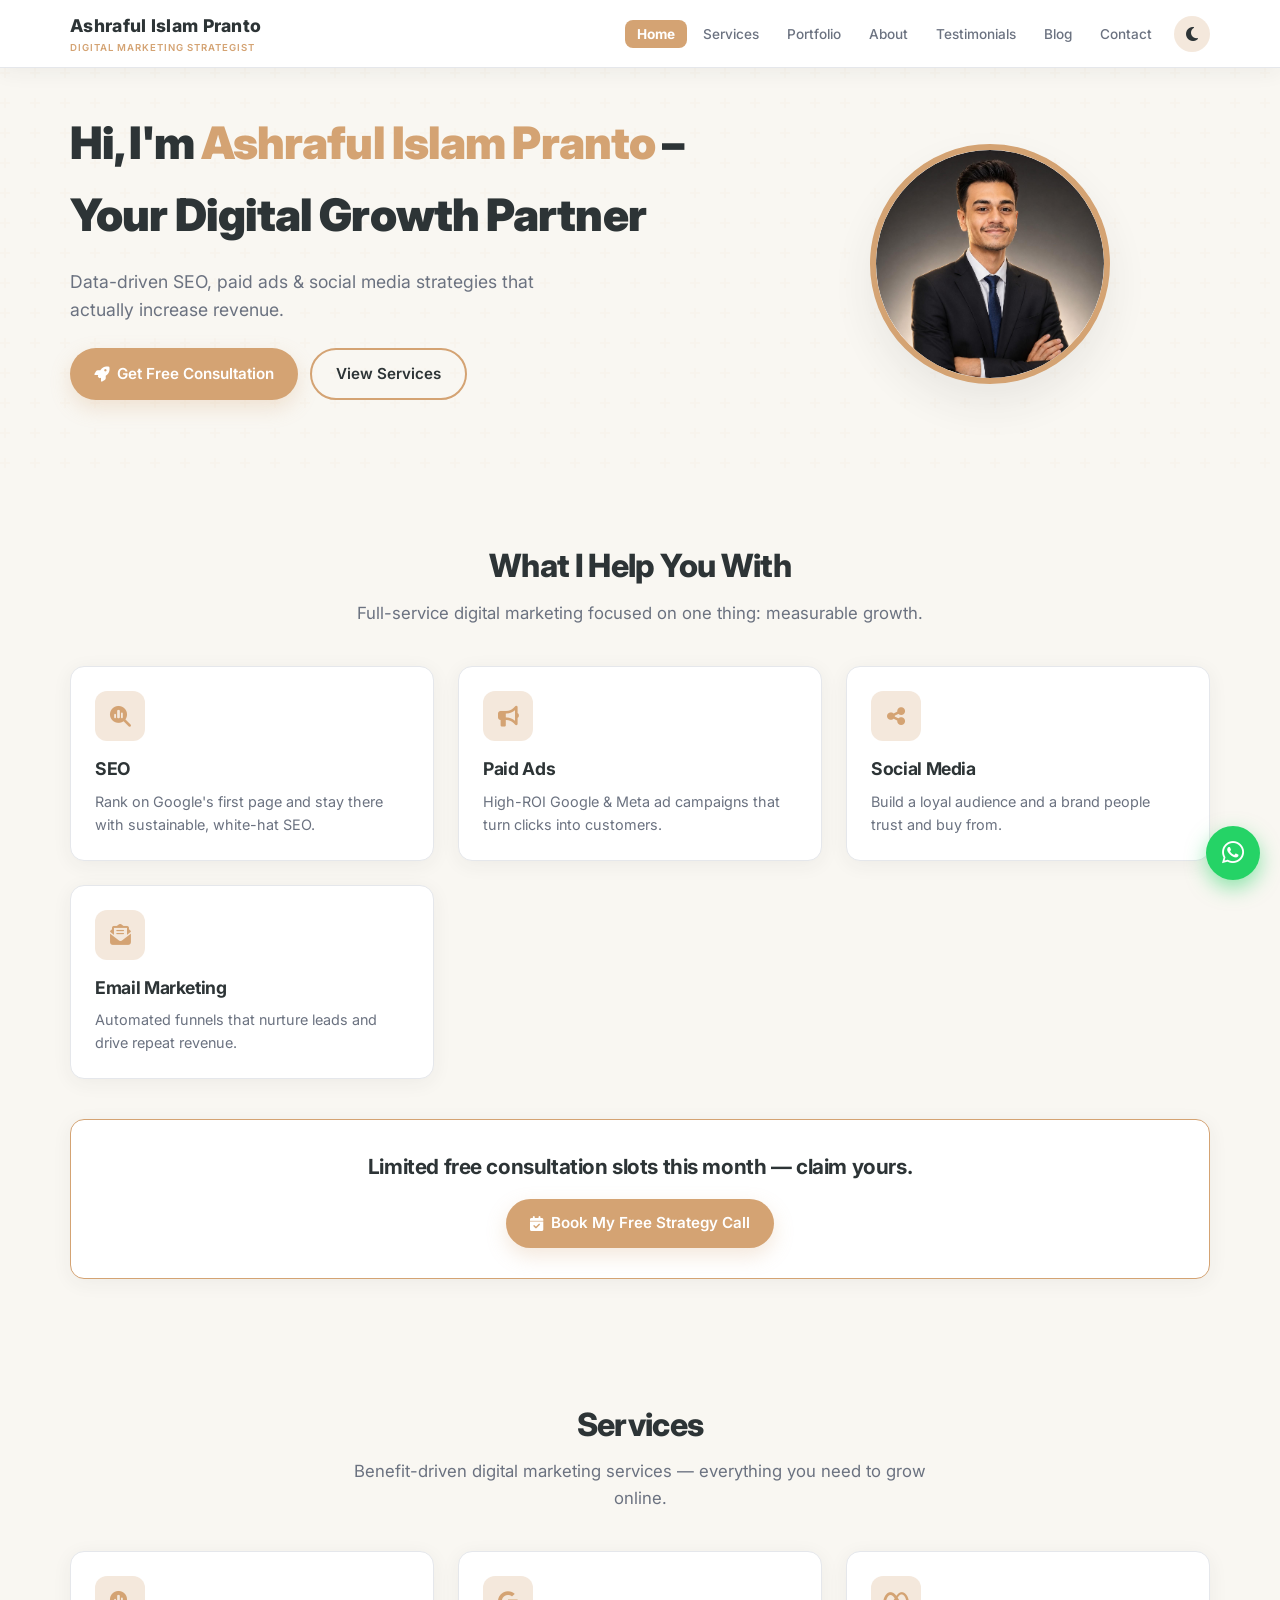
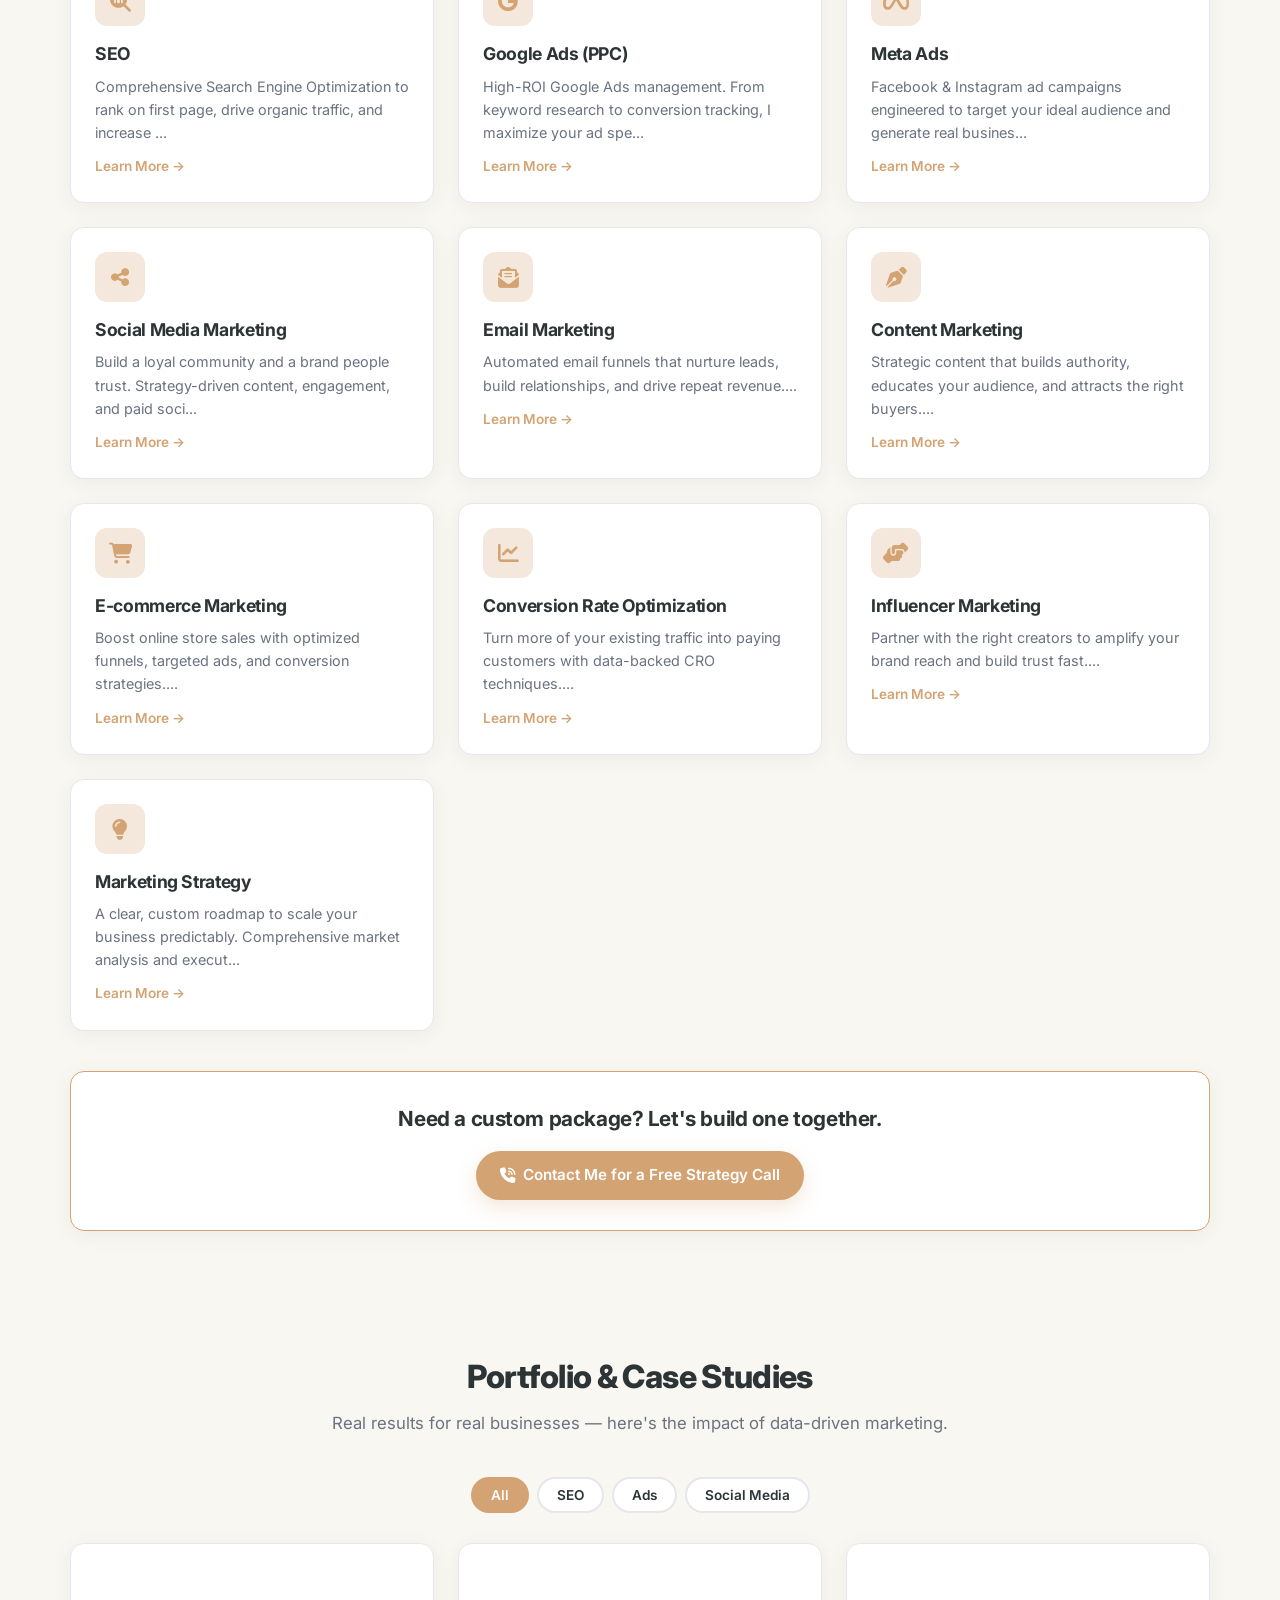
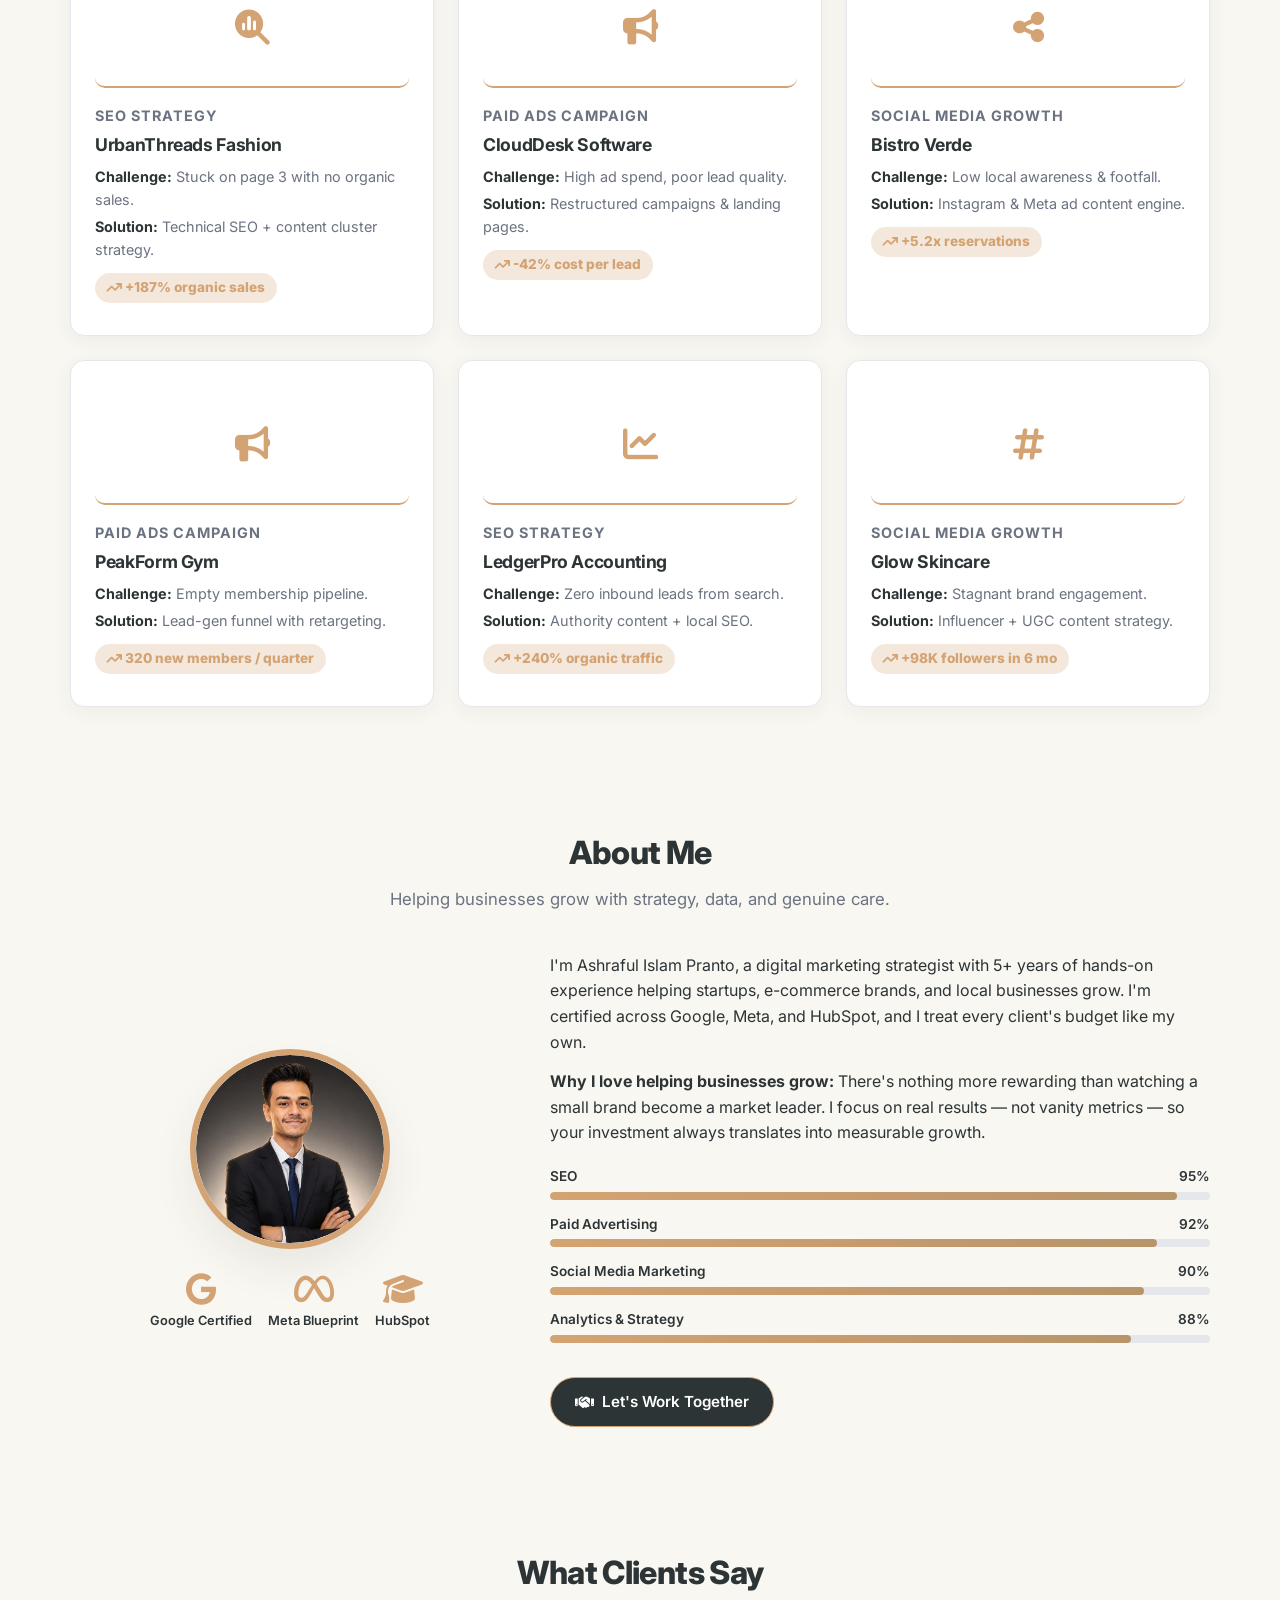
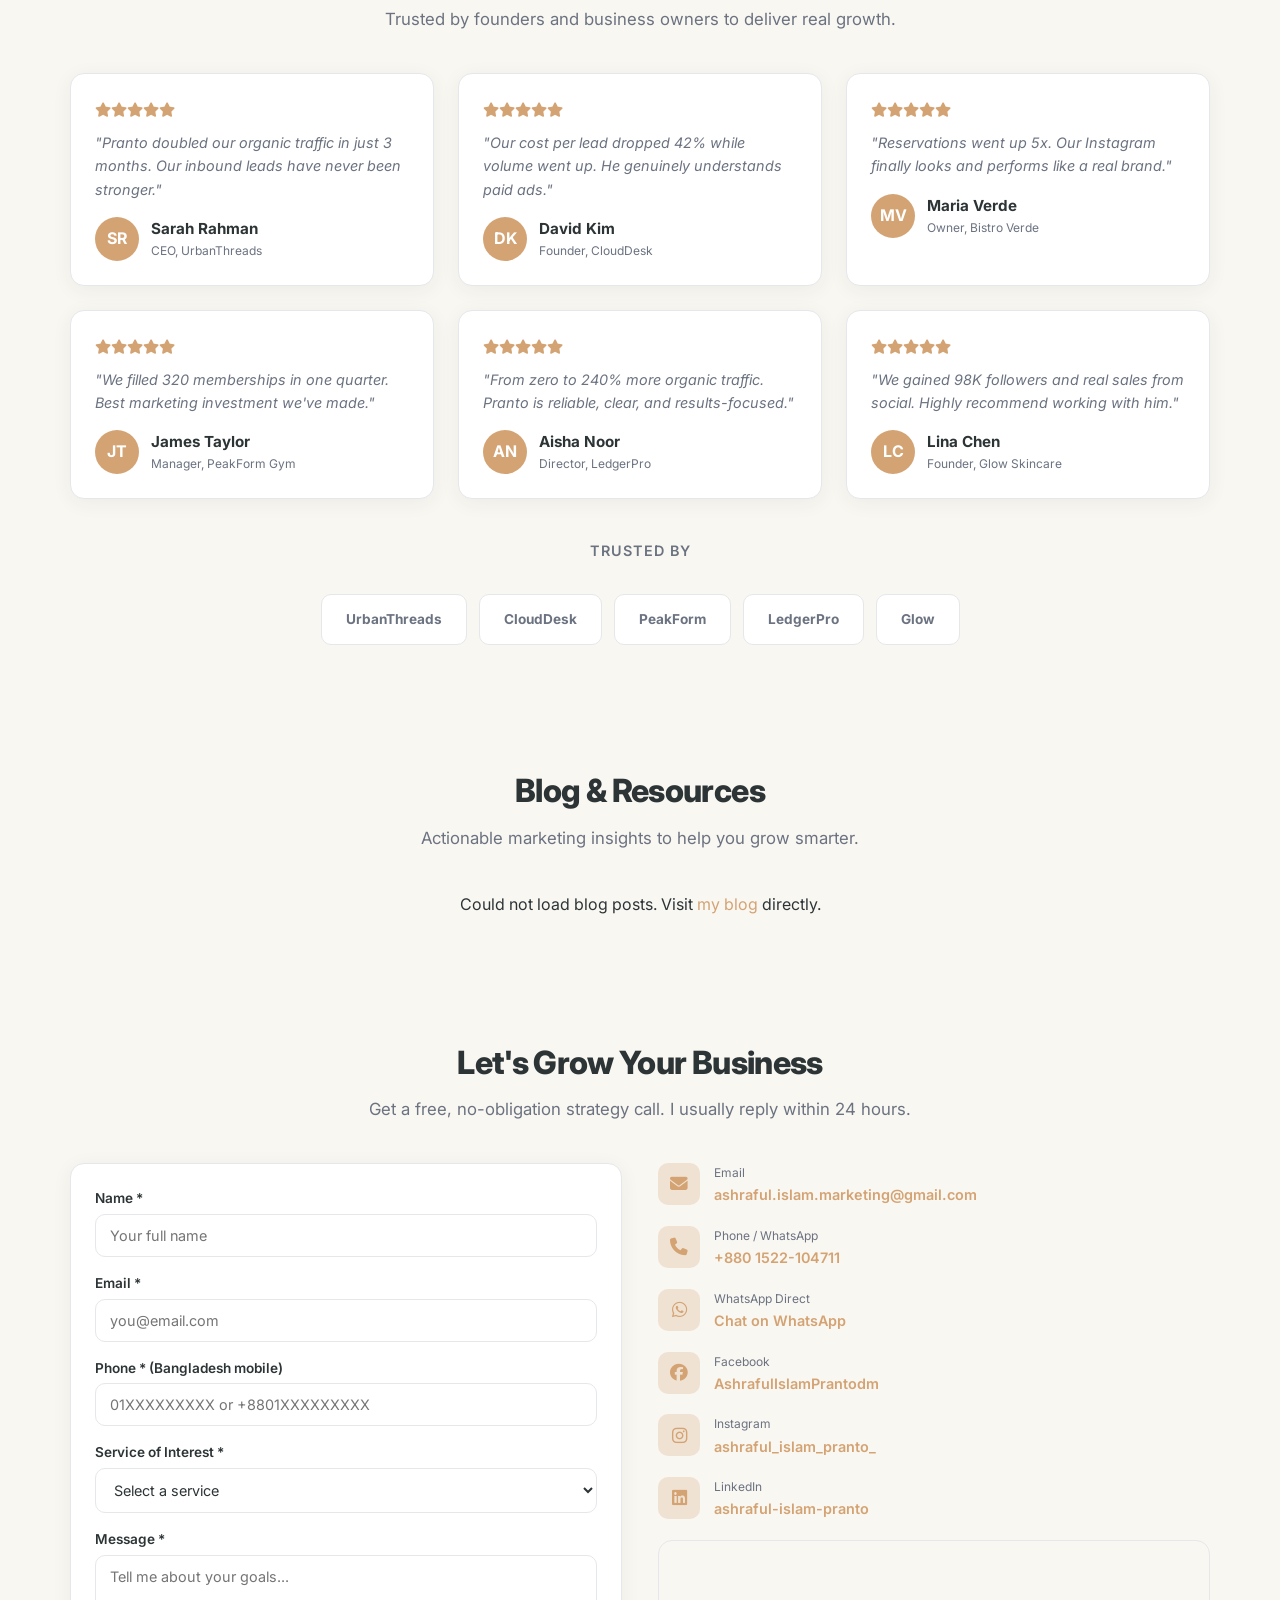
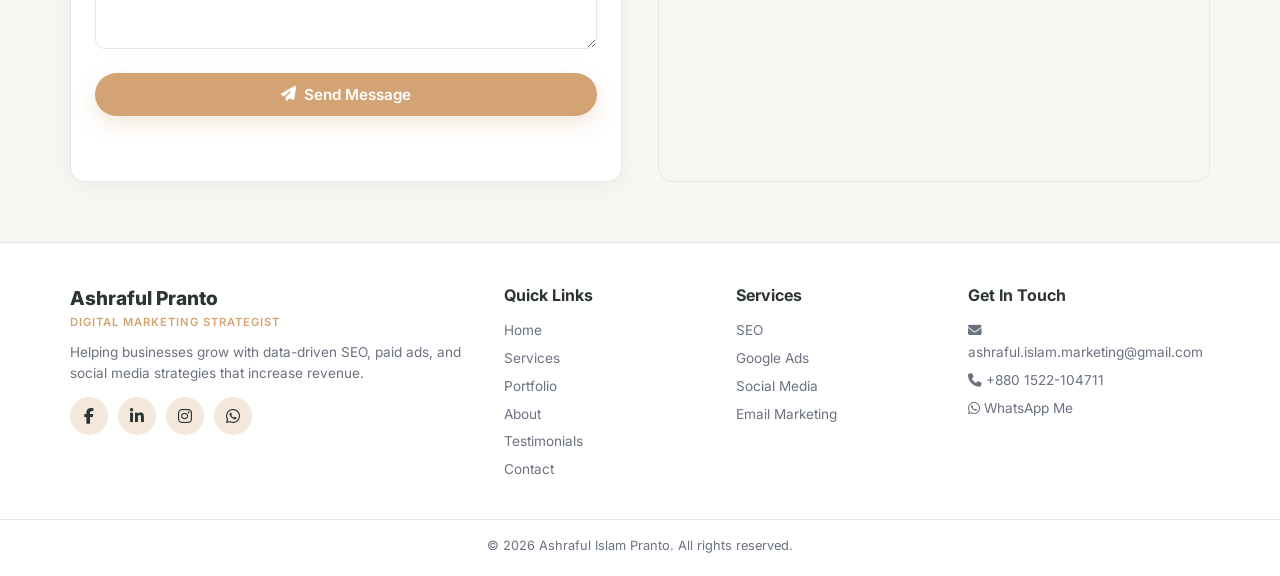
==== index.html @ e06945aa "Add Google site verification and analytics script Added Google site verification meta tag and analyt" ====
<!DOCTYPE html>
<html lang="en">
<head>
  <meta name="google-site-verification" content="nvrUctF0sS-aKxgaaxKG8uy8FGzDJHJICQPvp81l3d0" />
<script src="https://analytics.ahrefs.com/analytics.js" data-key="ue4CFGpUaT5i86k3zN888A" async></script>
<meta charset="UTF-8">
<meta name="viewport" content="width=device-width, initial-scale=1.0, user-scalable=yes">

<!-- Preconnect & Preload -->
<link rel="preconnect" href="https://fonts.googleapis.com">
<link rel="preconnect" href="https://fonts.gstatic.com" crossorigin>
<link rel="preconnect" href="https://cdnjs.cloudflare.com">
<link rel="dns-prefetch" href="https://fonts.googleapis.com">
<link rel="dns-prefetch" href="https://cdnjs.cloudflare.com">

<!-- SEO Meta Tags -->
<title>Ashraful Islam Pranto | Digital Marketing Strategist | SEO & Ads Expert in Bangladesh</title>
<meta name="description" content="Ashraful Islam Pranto: Digital marketing strategist specializing in SEO, Google Ads, Meta Ads, social media marketing. Free consultation for business growth in Bangladesh.">
<meta name="keywords" content="digital marketing Bangladesh, SEO expert Dhaka, Google Ads consultant, Facebook Ads manager, social media marketing, online advertising, lead generation, e-commerce marketing, Ashraful Islam Pranto">
<meta name="author" content="Ashraful Islam Pranto">
<meta name="robots" content="index, follow, max-snippet:-1, max-image-preview:large, max-video-preview:-1">
<meta name="revisit-after" content="3 days">
<meta name="language" content="English">

<!-- Canonical URL -->
<link rel="canonical" href="https://ashrafulislampranto.com/">

<!-- Open Graph / Facebook -->
<meta property="og:type" content="website">
<meta property="og:url" content="https://ashrafulislampranto.com/">
<meta property="og:title" content="Ashraful Islam Pranto | Digital Marketing Strategist">
<meta property="og:description" content="SEO, Google Ads, Meta Ads, Social Media Marketing - grow your business with a certified strategist. Free consultation available.">
<meta property="og:image" content="https://ashrafulislampranto.com/og-image.jpg">

<!-- Twitter Card -->
<meta name="twitter:card" content="summary_large_image">
<meta name="twitter:title" content="Ashraful Islam Pranto | Digital Marketing Strategist">
<meta name="twitter:description" content="Expert in SEO, Google Ads, and social media. Drive measurable growth for your business.">
<meta name="twitter:image" content="https://ashrafulislampranto.com/twitter-image.jpg">

<!-- Geo Tags -->
<meta name="geo.region" content="BD-13">
<meta name="geo.placename" content="Dhaka, Bangladesh">
<meta name="geo.position" content="23.7648276;90.3513774">
<meta name="ICBM" content="23.7648276, 90.3513774">

<!-- JSON-LD -->
<script type="application/ld+json">
{
  "@context": "https://schema.org",
  "@type": "LocalBusiness",
  "name": "Ashraful Islam Pranto Digital Marketing",
  "image": "https://ashrafulislampranto.com/profile.jpg",
  "url": "https://ashrafulislampranto.com/",
  "telephone": "+8801522104711",
  "email": "ashraful.islam.marketing@gmail.com",
  "address": {
    "@type": "PostalAddress",
    "addressLocality": "Dhaka",
    "addressCountry": "BD"
  },
  "priceRange": "$$",
  "description": "Digital marketing strategist offering SEO, Google Ads, Meta Ads, and social media marketing services in Bangladesh.",
  "aggregateRating": {
    "@type": "AggregateRating",
    "ratingValue": "4.9",
    "reviewCount": "50"
  },
  "areaServed": {
    "@type": "City",
    "name": "Dhaka"
  },
  "hasOfferCatalog": {
    "@type": "OfferCatalog",
    "name": "Digital Marketing Services",
    "itemListElement": [
      { "@type": "Offer", "itemOffered": { "@type": "Service", "name": "SEO" } },
      { "@type": "Offer", "itemOffered": { "@type": "Service", "name": "Google Ads" } },
      { "@type": "Offer", "itemOffered": { "@type": "Service", "name": "Meta Ads" } },
      { "@type": "Offer", "itemOffered": { "@type": "Service", "name": "Social Media Marketing" } }
    ]
  },
  "potentialAction": {
    "@type": "ReserveAction",
    "target": {
      "@type": "EntryPoint",
      "urlTemplate": "https://wa.me/8801522104711?text=Hello%20Ashraful,%20I'm%20interested%20in%20a%20Free%20Strategy%20Call",
      "actionPlatform": "http://schema.org/DesktopWebPlatform"
    }
  }
}
</script>

<link href="https://fonts.googleapis.com/css2?family=Inter:wght@400;500;600;700;800;900&display=swap" rel="stylesheet">
<link rel="stylesheet" href="https://cdnjs.cloudflare.com/ajax/libs/font-awesome/6.5.1/css/all.min.css">

<!-- External CSS file -->
<link rel="stylesheet" href="style.css">

</head>
<body>
<header>
  <nav class="nav">
    <a href="#home" class="logo">
      <span class="name">Ashraful Islam Pranto</span>
      <span class="tag">Digital Marketing Strategist</span>
    </a>
    <div class="nav-right">
      <ul class="nav-links" id="navLinks">
        <li><a href="#home">Home</a></li>
        <li><a href="#services">Services</a></li>
        <li><a href="#portfolio">Portfolio</a></li>
        <li><a href="#about">About</a></li>
        <li><a href="#testimonials">Testimonials</a></li>
        <li><a href="#blog">Blog</a></li>
        <li><a href="#contact">Contact</a></li>
      </ul>
      <button class="dark-mode-nav-btn" id="darkModeToggle" aria-label="Dark/Light mode"><i class="fa-solid fa-moon"></i></button>
      <button class="hamburger" id="hamburger" aria-label="Menu"><i class="fa-solid fa-bars"></i></button>
    </div>
  </nav>
</header>

<main>
<section class="hero" id="home">
  <div class="container hero-grid">
    <div>
      <h1>Hi, I'm <span>Ashraful Islam Pranto</span> – Your Digital Growth Partner</h1>
      <p class="sub">Data-driven SEO, paid ads & social media strategies that actually increase revenue.</p>
      <div class="hero-cta">
        <a href="#contact" class="btn btn-primary"><i class="fa-solid fa-rocket"></i> Get Free Consultation</a>
        <a href="#services" class="btn btn-outline">View Services</a>
      </div>
    </div>
    <div class="hero-photo">
      <div class="photo-circle">
        <img src="AshrafulIslamPranto.jpeg" alt="Ashraful Islam Pranto" style="width:150%; height:100%; object-fit:cover; border-radius:50%;">
      </div>
    </div>
  </div>
</section>

<section class="bg-alt">
  <div class="container">
    <h2 class="section-title">What I Help You With</h2>
    <p class="section-sub">Full-service digital marketing focused on one thing: measurable growth.</p>
    <div class="grid grid-3">
      <div class="card"><div class="icon"><i class="fa-solid fa-magnifying-glass-chart"></i></div><h3>SEO</h3><p>Rank on Google's first page and stay there with sustainable, white-hat SEO.</p></div>
      <div class="card"><div class="icon"><i class="fa-solid fa-bullhorn"></i></div><h3>Paid Ads</h3><p>High-ROI Google & Meta ad campaigns that turn clicks into customers.</p></div>
      <div class="card"><div class="icon"><i class="fa-solid fa-share-nodes"></i></div><h3>Social Media</h3><p>Build a loyal audience and a brand people trust and buy from.</p></div>
      <div class="card"><div class="icon"><i class="fa-solid fa-envelope-open-text"></i></div><h3>Email Marketing</h3><p>Automated funnels that nurture leads and drive repeat revenue.</p></div>
    </div>
    <div class="banner">
      <h3>Limited free consultation slots this month — claim yours.</h3>
      <a href="#" id="openStrategyModalBtn" class="btn btn-primary"><i class="fa-solid fa-calendar-check"></i> Book My Free Strategy Call</a>
    </div>
  </div>
</section>

<section id="services">
  <div class="container">
    <h2 class="section-title">Services</h2>
    <p class="section-sub">Benefit-driven digital marketing services — everything you need to grow online.</p>
    <div class="grid grid-3" id="servicesGrid"></div>
    <div class="banner">
      <h3>Need a custom package? Let's build one together.</h3>
      <a href="#contact" class="btn btn-primary"><i class="fa-solid fa-phone-volume"></i> Contact Me for a Free Strategy Call</a>
    </div>
  </div>
</section>

<section id="portfolio" class="bg-alt">
  <div class="container">
    <h2 class="section-title">Portfolio & Case Studies</h2>
    <p class="section-sub">Real results for real businesses — here's the impact of data-driven marketing.</p>
    <div class="filters">
      <button class="filter-btn active" data-filter="all">All</button>
      <button class="filter-btn" data-filter="seo">SEO</button>
      <button class="filter-btn" data-filter="ads">Ads</button>
      <button class="filter-btn" data-filter="social">Social Media</button>
    </div>
    <div class="grid grid-3" id="caseGrid"></div>
  </div>
</section>

<section id="about">
  <div class="container">
    <h2 class="section-title">About Me</h2>
    <p class="section-sub">Helping businesses grow with strategy, data, and genuine care.</p>
    <div class="about-grid">
      <div>
       <div class="about-photo">
  <img src="AshrafulIslamPranto.jpeg" alt="Ashraful Islam Pranto About" style="width:150%; height:100%; object-fit:cover; border-radius:50%;">
</div>
        <div class="certs">
          <div class="cert"><i class="fa-brands fa-google"></i>Google Certified</div>
          <div class="cert"><i class="fa-brands fa-meta"></i>Meta Blueprint</div>
          <div class="cert"><i class="fa-solid fa-graduation-cap"></i>HubSpot</div>
        </div>
      </div>
      <div>
        <p style="margin-bottom:14px">I'm Ashraful Islam Pranto, a digital marketing strategist with 5+ years of hands-on experience helping startups, e-commerce brands, and local businesses grow. I'm certified across Google, Meta, and HubSpot, and I treat every client's budget like my own.</p>
        <p style="margin-bottom:20px"><b>Why I love helping businesses grow:</b> There's nothing more rewarding than watching a small brand become a market leader. I focus on real results — not vanity metrics — so your investment always translates into measurable growth.</p>
        <div class="skill"><div class="skill-head"><span>SEO</span><span>95%</span></div><div class="bar"><span style="width:0%"></span></div></div>
        <div class="skill"><div class="skill-head"><span>Paid Advertising</span><span>92%</span></div><div class="bar"><span style="width:0%"></span></div></div>
        <div class="skill"><div class="skill-head"><span>Social Media Marketing</span><span>90%</span></div><div class="bar"><span style="width:0%"></span></div></div>
        <div class="skill"><div class="skill-head"><span>Analytics & Strategy</span><span>88%</span></div><div class="bar"><span style="width:0%"></span></div></div>
        <a href="#contact" class="btn btn-dark" style="margin-top:20px"><i class="fa-solid fa-handshake"></i> Let's Work Together</a>
      </div>
    </div>
  </div>
</section>

<section id="testimonials" class="bg-alt">
  <div class="container">
    <h2 class="section-title">What Clients Say</h2>
    <p class="section-sub">Trusted by founders and business owners to deliver real growth.</p>
    <div class="grid grid-3">
      <div class="card"><div class="stars"><i class="fa-solid fa-star"></i><i class="fa-solid fa-star"></i><i class="fa-solid fa-star"></i><i class="fa-solid fa-star"></i><i class="fa-solid fa-star"></i></div>
        <p class="quote">"Pranto doubled our organic traffic in just 3 months. Our inbound leads have never been stronger."</p>
        <div class="t-person"><div class="t-avatar">SR</div><div><div class="nm">Sarah Rahman</div><div class="rl">CEO, UrbanThreads</div></div></div></div>
      <div class="card"><div class="stars"><i class="fa-solid fa-star"></i><i class="fa-solid fa-star"></i><i class="fa-solid fa-star"></i><i class="fa-solid fa-star"></i><i class="fa-solid fa-star"></i></div>
        <p class="quote">"Our cost per lead dropped 42% while volume went up. He genuinely understands paid ads."</p>
        <div class="t-person"><div class="t-avatar">DK</div><div><div class="nm">David Kim</div><div class="rl">Founder, CloudDesk</div></div></div></div>
      <div class="card"><div class="stars"><i class="fa-solid fa-star"></i><i class="fa-solid fa-star"></i><i class="fa-solid fa-star"></i><i class="fa-solid fa-star"></i><i class="fa-solid fa-star"></i></div>
        <p class="quote">"Reservations went up 5x. Our Instagram finally looks and performs like a real brand."</p>
        <div class="t-person"><div class="t-avatar">MV</div><div><div class="nm">Maria Verde</div><div class="rl">Owner, Bistro Verde</div></div></div></div>
      <div class="card"><div class="stars"><i class="fa-solid fa-star"></i><i class="fa-solid fa-star"></i><i class="fa-solid fa-star"></i><i class="fa-solid fa-star"></i><i class="fa-solid fa-star"></i></div>
        <p class="quote">"We filled 320 memberships in one quarter. Best marketing investment we've made."</p>
        <div class="t-person"><div class="t-avatar">JT</div><div><div class="nm">James Taylor</div><div class="rl">Manager, PeakForm Gym</div></div></div></div>
      <div class="card"><div class="stars"><i class="fa-solid fa-star"></i><i class="fa-solid fa-star"></i><i class="fa-solid fa-star"></i><i class="fa-solid fa-star"></i><i class="fa-solid fa-star"></i></div>
        <p class="quote">"From zero to 240% more organic traffic. Pranto is reliable, clear, and results-focused."</p>
        <div class="t-person"><div class="t-avatar">AN</div><div><div class="nm">Aisha Noor</div><div class="rl">Director, LedgerPro</div></div></div></div>
      <div class="card"><div class="stars"><i class="fa-solid fa-star"></i><i class="fa-solid fa-star"></i><i class="fa-solid fa-star"></i><i class="fa-solid fa-star"></i><i class="fa-solid fa-star"></i></div>
        <p class="quote">"We gained 98K followers and real sales from social. Highly recommend working with him."</p>
        <div class="t-person"><div class="t-avatar">LC</div><div><div class="nm">Lina Chen</div><div class="rl">Founder, Glow Skincare</div></div></div></div>
    </div>
    <h3 style="text-align:center;margin-top:40px;color:var(--text-muted);font-weight:600;font-size:.9rem;letter-spacing:1px;text-transform:uppercase">Trusted By</h3>
    <div class="logos">
      <div class="logo-box">UrbanThreads</div><div class="logo-box">CloudDesk</div>
      <div class="logo-box">PeakForm</div><div class="logo-box">LedgerPro</div><div class="logo-box">Glow</div>
    </div>
  </div>
</section>

<section id="blog">
  <div class="container">
    <h2 class="section-title">Blog & Resources</h2>
    <p class="section-sub">Actionable marketing insights to help you grow smarter.</p>
    <div class="grid grid-3" id="blogGrid"><div style="text-align:center; grid-column: span 3;">Loading latest insights from my blog...</div></div>
  </div>
</section>

<section id="contact" class="bg-alt">
  <div class="container">
    <h2 class="section-title">Let's Grow Your Business</h2>
    <p class="section-sub">Get a free, no-obligation strategy call. I usually reply within 24 hours.</p>
    <div class="contact-grid">
      <div class="card">
        <form id="contactForm" method="POST">
          <div class="form-group"><label>Name *</label><input type="text" id="name" required placeholder="Your full name"></div>
          <div class="form-group"><label>Email *</label><input type="email" id="email" required placeholder="you@email.com"></div>
          <div class="form-group"><label>Phone * (Bangladesh mobile)</label><input type="tel" id="phone" required placeholder="01XXXXXXXXX or +8801XXXXXXXXX"></div>
          <div class="form-group"><label>Service of Interest *</label>
            <select id="service" required>
              <option value="">Select a service</option>
              <option>SEO</option><option>Google Ads</option><option>Meta Ads</option>
              <option>Social Media Marketing</option><option>Email Marketing</option>
              <option>Content Marketing</option><option>E-commerce Marketing</option>
              <option>Conversion Optimization</option><option>Marketing Strategy</option><option>Other</option>
            </select>
          </div>
          <div class="form-group"><label>Message *</label><textarea id="message" rows="4" required placeholder="Tell me about your goals..."></textarea></div>
          <div style="display:none;"><input type="text" name="_gotcha" id="honeypot" value=""></div>
          <button type="submit" class="btn btn-primary" style="width:100%;justify-content:center"><i class="fa-solid fa-paper-plane"></i> Send Message</button>
          <div class="error-msg" id="formErrorMsg"></div>
          <div class="success-msg" id="successMsg"><i class="fa-solid fa-circle-check"></i> Thank you! Your message has been sent. I'll get back to you within 24 hours.</div>
        </form>
      </div>
      <div>
        <div class="info-item"><i class="fa-solid fa-envelope"></i><div><div class="lbl">Email</div><a class="val" href="mailto:ashraful.islam.marketing@gmail.com">ashraful.islam.marketing@gmail.com</a></div></div>
        <div class="info-item"><i class="fa-solid fa-phone"></i><div><div class="lbl">Phone / WhatsApp</div><a class="val" href="tel:+8801522104711">+880 1522-104711</a></div></div>
        <div class="info-item"><i class="fa-brands fa-whatsapp"></i><div><div class="lbl">WhatsApp Direct</div><a class="val" href="https://wa.me/8801522104711" target="_blank">Chat on WhatsApp</a></div></div>
        <div class="info-item"><i class="fa-brands fa-facebook"></i><div><div class="lbl">Facebook</div><a class="val" href="https://www.facebook.com/AshrafulIslamPrantodm" target="_blank">AshrafulIslamPrantodm</a></div></div>
        <div class="info-item"><i class="fa-brands fa-instagram"></i><div><div class="lbl">Instagram</div><a class="val" href="https://www.instagram.com/ashraful_islam_pranto_" target="_blank">ashraful_islam_pranto_</a></div></div>
        <div class="info-item"><i class="fa-brands fa-linkedin"></i><div><div class="lbl">LinkedIn</div><a class="val" href="https://www.linkedin.com/in/ashraful-islam-pranto-385705415" target="_blank">ashraful-islam-pranto</a></div></div>
        <div class="map-box">
          <iframe src="https://www.google.com/maps/embed?pb=!1m18!1m12!1m3!1d3650.8379!2d90.3488025!3d23.7648276!2m3!1f0!2f0!3f0!3m2!1i1024!2i768!4f13.1!3m3!1m2!1s0x3755bf527511498d%3A0x188e25f5d8dc1b43!2sAshraful%20Islam%20Pranto%20Digital%20Marketing!5e0!3m2!1sen!2sbd!4v1710000000000!5m2!1sen!2sbd" 
            title="Ashraful Islam Pranto Digital Marketing" loading="lazy" style="width:100%; height:240px; border:0;" allowfullscreen></iframe>
        </div>
      </div>
    </div>
  </div>
</section>
</main>

<footer>
  <div class="container footer-grid">
    <div class="f-logo">
      <div class="name">Ashraful Pranto</div>
      <div class="tag">Digital Marketing Strategist</div>
      <p style="margin-top:10px;font-size:.85rem">Helping businesses grow with data-driven SEO, paid ads, and social media strategies that increase revenue.</p>
      <div class="f-social">
        <a href="https://www.facebook.com/AshrafulIslamPrantodm" target="_blank" aria-label="Facebook"><i class="fa-brands fa-facebook-f"></i></a>
        <a href="https://www.linkedin.com/in/ashraful-islam-pranto-385705415" target="_blank" aria-label="LinkedIn"><i class="fa-brands fa-linkedin-in"></i></a>
        <a href="https://www.instagram.com/ashraful_islam_pranto_" target="_blank" aria-label="Instagram"><i class="fa-brands fa-instagram"></i></a>
        <a href="https://wa.me/8801522104711" aria-label="WhatsApp"><i class="fa-brands fa-whatsapp"></i></a>
      </div>
    </div>
    <div><h4>Quick Links</h4><ul><li><a href="#home">Home</a></li><li><a href="#services">Services</a></li><li><a href="#portfolio">Portfolio</a></li><li><a href="#about">About</a></li><li><a href="#testimonials">Testimonials</a></li><li><a href="#contact">Contact</a></li></ul></div>
    <div><h4>Services</h4><ul><li><a href="#services">SEO</a></li><li><a href="#services">Google Ads</a></li><li><a href="#services">Social Media</a></li><li><a href="#services">Email Marketing</a></li></ul></div>
    <div><h4>Get In Touch</h4><ul><li><i class="fa-solid fa-envelope"></i> ashraful.islam.marketing@gmail.com</li><li><i class="fa-solid fa-phone"></i> +880 1522-104711</li><li><i class="fa-brands fa-whatsapp"></i> <a href="https://wa.me/8801522104711">WhatsApp Me</a></li></ul></div>
  </div>
  <div class="copyright">© <span id="currentYear"></span> Ashraful Islam Pranto. All rights reserved.</div>
</footer>

<a href="https://wa.me/8801522104711" class="whatsapp-float" target="_blank" aria-label="WhatsApp"><i class="fa-brands fa-whatsapp"></i></a>
<button class="totop" id="toTop" aria-label="Back to top"><i class="fa-solid fa-arrow-up"></i></button>

<div id="strategyModal" class="modal">
  <div class="modal-content">
    <span class="close-modal">&times;</span>
    <div style="text-align:center;">
      <i class="fa-solid fa-calendar-check" style="font-size:2.8rem; color:var(--gold); margin-bottom:12px;"></i>
      <h2>Let's Grow Your Business</h2>
      <p>Choose your preferred way to connect. I'm here to help you scale!</p>
      <div class="booking-buttons">
        <a href="https://wa.me/8801522104711?text=Hello%20Ashraful,%20I'm%20interested%20in%20a%20Free%20Strategy%20Call%20regarding%20my%20business%20growth." class="btn btn-primary" style="flex:1;"><i class="fa-brands fa-whatsapp"></i> WhatsApp Call</a>
        <a href="tel:+8801522104711" class="btn btn-outline" style="background:var(--gold); color:#fff; border:none; flex:1;"><i class="fa-solid fa-phone"></i> Phone Call</a>
      </div>
      <p style="margin-top:16px; font-size:.8rem; color:var(--text-muted);">Both options reach me directly. Let's discuss your marketing goals!</p>
    </div>
  </div>
</div>

<!-- External JavaScript file -->
<script src="script.js"></script>
</body>
</html>
---- style.css ----
/* Color palette from Designathon 2026 – Warm Minimalist */
:root {
  --bg-warm: #F9F7F2;
  --charcoal: #2D3436;
  --gold: #D4A373;
  --pale-green: #E9EDC9;
  --white: #FFFFFF;
  --offwhite: #F9F7F2;
  --text-dark: #2D3436;
  --text-muted: #6B7280;
  --border: #E5E7EB;
  --shadow: 0 4px 20px rgba(45, 52, 54, 0.06);
  --shadow-lg: 0 20px 40px rgba(45, 52, 54, 0.08);
  --card-bg: #FFFFFF;
  --bg-alt: #F9F7F2;
  --surface: #F9F7F2;
  --surface-elevated: #FFFFFF;
  --gold-soft: rgba(212, 163, 115, 0.25);
}
body.dark {
  --bg-warm: #1E1E1E;
  --charcoal: #E5E7EB;
  --gold: #D4A373;
  --pale-green: #4A5A4A;
  --white: #1A1A1A;
  --offwhite: #2A2A2A;
  --text-dark: #E5E7EB;
  --text-muted: #9CA3AF;
  --border: #374151;
  --shadow: 0 4px 20px rgba(0,0,0,0.4);
  --shadow-lg: 0 20px 40px rgba(0,0,0,0.6);
  --card-bg: #2A2A2A;
  --bg-alt: #1E1E1E;
  --surface: #2A2A2A;
  --surface-elevated: #3A3A3A;
  --gold-soft: rgba(212, 163, 115, 0.35);
}
*{margin:0;padding:0;box-sizing:border-box}
html{scroll-behavior:smooth}
body{font-family:'Inter',sans-serif;background:var(--bg-warm);color:var(--text-dark);line-height:1.6;transition:background 0.3s, color 0.2s}
a{text-decoration:none;color:inherit}
img{max-width:100%;height:auto}
.container{max-width:1180px;margin:0 auto;padding:0 20px}
section{padding:60px 0;scroll-margin-top:72px}
h1,h2,h3{font-family:'Inter',sans-serif;font-weight:700;letter-spacing:-0.02em;color:var(--text-dark)}
body.dark h1, body.dark h2, body.dark h3{color:var(--charcoal)}
h2.section-title{font-size:2rem;font-weight:800;text-align:center;margin-bottom:8px}
.section-sub{text-align:center;color:var(--text-muted);max-width:620px;margin:0 auto 40px;font-size:1.05rem}

/* Skeleton */
.skeleton {
  background: linear-gradient(90deg, #e0e0e0 25%, #f0f0f0 50%, #e0e0e0 75%);
  background-size: 200% 100%;
  animation: loading 1.5s infinite;
  border-radius: 8px;
}
body.dark .skeleton {
  background: linear-gradient(90deg, #3a3a3a 25%, #4a4a4a 50%, #3a3a3a 75%);
}
@keyframes loading {
  0% { background-position: 200% 0; }
  100% { background-position: -200% 0; }
}
.skeleton-card {
  padding: 30px;
  background: var(--card-bg);
  border: 1px solid var(--border);
  border-radius: 14px;
}
.skeleton-icon {
  width: 56px;
  height: 56px;
  border-radius: 12px;
  margin-bottom: 16px;
}
.skeleton-title {
  height: 24px;
  width: 70%;
  margin-bottom: 12px;
}
.skeleton-text {
  height: 16px;
  width: 100%;
  margin-bottom: 8px;
}
.skeleton-text.short {
  width: 60%;
}

/* Buttons */
.btn{display:inline-flex;align-items:center;gap:8px;font-weight:600;border:none;cursor:pointer;
  padding:12px 24px;border-radius:50px;font-size:0.95rem;transition:.25s;font-family:inherit}
.btn-primary{background:var(--gold);color:#fff;box-shadow:0 8px 20px var(--gold-soft)}
.btn-primary:hover{background:#B8946A;transform:translateY(-3px);box-shadow:0 12px 26px var(--gold-soft)}
.btn-outline{background:transparent;color:var(--text-dark);border:2px solid var(--gold)}
.btn-outline:hover{background:var(--gold);color:#fff;border-color:var(--gold)}
.btn-dark{background:var(--charcoal);color:#fff;border:1px solid var(--gold)}
.btn-dark:hover{background:#1a1a1a;transform:translateY(-3px)}

/* Header */
header{position:sticky;top:0;z-index:1000;background:var(--white);border-bottom:1px solid var(--border);backdrop-filter:blur(10px);box-shadow:var(--shadow)}
.nav{display:flex;align-items:center;justify-content:space-between;padding:12px 20px;max-width:1180px;margin:0 auto;min-height:64px}
.logo{display:flex;flex-direction:column;color:var(--text-dark)}
.logo .name{font-size:1.1rem;font-weight:800;letter-spacing:.3px}
.logo .tag{font-size:.6rem;color:var(--gold);font-weight:600;text-transform:uppercase;letter-spacing:1px}
.nav-links{display:flex;gap:4px;list-style:none;align-items:center}
.nav-links a{color:var(--text-muted);font-weight:500;padding:6px 12px;border-radius:8px;transition:.2s;font-size:.85rem}
.nav-links a:hover{color:var(--text-dark);background:var(--gold-soft)}
.nav-links a.active{color:#fff;background:var(--gold);font-weight:700}
.hamburger{display:none;background:none;border:none;color:var(--text-dark);font-size:1.4rem;cursor:pointer;padding:4px}
.dark-mode-nav-btn{background:var(--gold-soft);border:none;color:var(--text-dark);width:36px;height:36px;border-radius:50%;cursor:pointer;font-size:1rem;display:flex;align-items:center;justify-content:center;transition:0.2s;margin-left:6px}
.dark-mode-nav-btn:hover{background:var(--gold);color:#fff;transform:scale(1.05)}
.nav-right{display:flex;align-items:center;gap:4px}

/* Hero */
.hero{position:relative;background:var(--bg-warm);color:var(--text-dark);overflow:hidden;padding:40px 0 60px}
.hero::before{content:'';position:absolute;top:0;left:0;width:100%;height:100%;background-image:url("data:image/svg+xml,%3Csvg width='60' height='60' viewBox='0 0 60 60' xmlns='http://www.w3.org/2000/svg'%3E%3Cg fill='none' fill-rule='evenodd'%3E%3Cg fill='%23D4A373' fill-opacity='0.08'%3E%3Cpath d='M36 34v-4h-2v4h-4v2h4v4h2v-4h4v-2h-4zm0-30V0h-2v4h-4v2h4v4h2V6h4V4h-4zM6 34v-4H4v4H0v2h4v4h2v-4h4v-2H6zM6 4V0H4v4H0v2h4v4h2V6h4V4H6z'/%3E%3C/g%3E%3C/g%3E%3C/svg%3E");background-repeat:repeat;opacity:0.5;pointer-events:none;z-index:0}
.hero .container{position:relative;z-index:2}
.hero-grid{display:grid;grid-template-columns:1.2fr .8fr;gap:40px;align-items:center}
.hero h1{color:var(--text-dark);font-size:2.8rem;font-weight:900;margin-bottom:16px}
.hero h1 span{color:var(--gold);background:none;padding:0}
.hero p.sub{font-size:1.1rem;color:var(--text-muted);margin-bottom:24px;max-width:520px}
.hero-cta{display:flex;gap:12px;flex-wrap:wrap;margin-bottom:20px}
.hero-photo{justify-self:center}
.photo-circle{width:240px;height:240px;border-radius:50%;background:var(--white);border:6px solid var(--gold);display:flex;align-items:center;justify-content:center;font-size:6rem;color:var(--text-dark);box-shadow:var(--shadow-lg);overflow:hidden;position:relative;z-index:2}
.photo-circle img{width:100%;height:100%;object-fit:cover;border-radius:50%}

.grid{display:grid;gap:24px}
.grid-3{grid-template-columns:repeat(3,1fr)}
.grid-2{grid-template-columns:repeat(2,1fr)}
.card{background:var(--card-bg);border:1px solid var(--border);border-radius:14px;padding:24px;transition:.3s;box-shadow:var(--shadow)}
.card:hover{transform:translateY(-6px);box-shadow:var(--shadow-lg);border-color:var(--gold)}
.card .icon{width:50px;height:50px;border-radius:12px;background:var(--gold-soft);color:var(--gold);display:flex;align-items:center;justify-content:center;font-size:1.3rem;margin-bottom:14px;transition:.3s}
.card:hover .icon{background:var(--gold);color:#fff}
.card h3{font-size:1.1rem;margin-bottom:6px}
.card p{color:var(--text-muted);font-size:.9rem}
.learn{display:inline-block;margin-top:12px;color:var(--gold);font-weight:600;font-size:.85rem;cursor:pointer}
.learn:hover{text-decoration:underline}
.bg-alt{background:var(--bg-alt)}
.banner{background:var(--white);border:1px solid var(--gold);border-radius:14px;padding:30px 20px;text-align:center;margin-top:40px;box-shadow:var(--shadow)}
.banner h3{color:var(--text-dark);font-size:1.3rem;margin-bottom:16px}

.filters{display:flex;gap:8px;justify-content:center;flex-wrap:wrap;margin-bottom:30px}
.filter-btn{padding:8px 18px;border:2px solid var(--border);background:var(--card-bg);border-radius:50px;cursor:pointer;font-weight:600;font-family:inherit;transition:.2s;color:var(--text-dark);font-size:.85rem}
.filter-btn.active,.filter-btn:hover{background:var(--gold);color:#fff;border-color:var(--gold)}
.case-thumb{height:120px;border-radius:10px;background:var(--white);border-bottom:2px solid var(--gold);display:flex;align-items:center;justify-content:center;color:var(--gold);font-size:2.2rem;margin-bottom:16px;overflow:hidden}
.case-thumb img{width:100%;height:100%;object-fit:cover}
.badge-gold{display:inline-block;background:var(--gold-soft);color:var(--gold);font-weight:800;padding:4px 12px;border-radius:50px;font-size:.85rem;margin:8px 0}
.case-meta{font-size:.75rem;text-transform:uppercase;letter-spacing:1px;color:var(--gold);font-weight:700;margin-bottom:4px}
.case-row{margin:4px 0;font-size:.85rem;color:var(--text-muted)}
.case-row b{color:var(--text-dark)}

.about-grid{display:grid;grid-template-columns:.8fr 1.2fr;gap:40px;align-items:center}
.about-photo{width:200px;height:200px;border-radius:50%;margin:0 auto;background:var(--white);display:flex;align-items:center;justify-content:center;font-size:4.5rem;border:6px solid var(--gold);box-shadow:var(--shadow-lg);overflow:hidden}
.about-photo img{width:100%;height:100%;object-fit:cover;border-radius:50%}
.skill{margin-bottom:14px}
.skill-head{display:flex;justify-content:space-between;font-weight:600;margin-bottom:4px;font-size:.85rem}
.bar{height:8px;background:var(--border);border-radius:50px;overflow:hidden}
.bar span{display:block;height:100%;background:linear-gradient(90deg, var(--gold), #B8946A);border-radius:50px;width:0%;transition:width 1s ease}
.certs{display:flex;gap:16px;flex-wrap:wrap;justify-content:center;margin-top:24px}
.cert{display:flex;flex-direction:column;align-items:center;gap:6px;color:var(--text-dark);font-weight:600;font-size:.8rem}
.cert i{font-size:2rem;color:var(--gold)}

.stars{color:var(--gold);margin-bottom:10px;font-size:.9rem}
.quote{font-style:italic;color:var(--text-muted);margin-bottom:16px;font-size:.95rem}
.t-person{display:flex;align-items:center;gap:12px}
.t-avatar{width:44px;height:44px;border-radius:50%;background:var(--gold);color:#fff;display:flex;align-items:center;justify-content:center;font-weight:700;font-size:1rem}
.t-person .nm{font-weight:700;color:var(--text-dark);font-size:.95rem}
.t-person .rl{font-size:.75rem;color:var(--text-muted)}
.logos{display:flex;gap:12px;flex-wrap:wrap;justify-content:center;margin-top:32px}
.logo-box{background:var(--white);color:var(--text-muted);border-radius:10px;padding:14px 24px;font-weight:700;font-size:.85rem;border:1px solid var(--border)}

.contact-grid{display:grid;grid-template-columns:1fr 1fr;gap:36px}
.form-group{margin-bottom:16px}
.form-group label{display:block;font-weight:600;margin-bottom:4px;font-size:.85rem}
.form-group input,.form-group select,.form-group textarea{width:100%;padding:12px 14px;border:1.5px solid var(--border);border-radius:10px;font-family:inherit;font-size:.9rem;transition:.2s;background:var(--white);color:var(--text-dark)}
.form-group input:focus,.form-group select:focus,.form-group textarea:focus{outline:none;border-color:var(--gold);box-shadow:0 0 0 3px var(--gold-soft)}
.success-msg{display:none;background:var(--gold-soft);color:var(--gold);padding:12px;border-radius:10px;font-weight:600;margin-top:12px;text-align:center}
.error-msg{display:none;background:#fee2e2;color:#dc2626;padding:12px;border-radius:10px;font-weight:500;margin-top:12px;text-align:center;font-size:.85rem}
.info-item{display:flex;gap:14px;align-items:flex-start;margin-bottom:18px}
.info-item i{width:42px;height:42px;flex-shrink:0;background:var(--gold-soft);color:var(--gold);border-radius:10px;display:flex;align-items:center;justify-content:center;font-size:1.1rem}
.info-item .lbl{font-size:.75rem;color:var(--text-muted)}
.info-item .val{font-weight:600;color:var(--gold);font-size:.9rem}
.map-box{margin-top:16px;border-radius:14px;overflow:hidden;border:1px solid var(--border)}
.map-box iframe{width:100%;height:240px;border:0;display:block}
.blog-image{width:100%;height:120px;object-fit:cover;border-radius:10px;margin-bottom:16px;border-bottom:2px solid var(--gold)}
.blog-date{font-size:.75rem;color:var(--gold);font-weight:600;margin-bottom:4px}

.modal{display:none;position:fixed;top:0;left:0;width:100%;height:100%;background:rgba(0,0,0,0.8);z-index:2000;overflow-y:auto;backdrop-filter:blur(4px);padding:20px}
.modal-content{background:var(--white);max-width:700px;margin:40px auto;border-radius:14px;padding:30px 24px;position:relative;animation:slideDown 0.3s ease;border:1px solid var(--gold)}
.close-modal{position:absolute;top:16px;right:20px;font-size:26px;font-weight:bold;cursor:pointer;color:var(--text-muted)}
.close-modal:hover{color:var(--gold)}
.modal h2{color:var(--gold);margin-bottom:12px}
.booking-buttons{display:flex;gap:12px;margin:20px 0;flex-wrap:wrap}
.booking-buttons .btn{flex:1;min-width:140px;justify-content:center}
@keyframes slideDown{from{transform:translateY(-40px);opacity:0}to{transform:translateY(0);opacity:1}}

.whatsapp-float{position:fixed;bottom:20px;right:20px;width:54px;height:54px;background:#25D366;color:#fff;border-radius:50%;display:flex;align-items:center;justify-content:center;font-size:1.6rem;z-index:1500;box-shadow:0 8px 20px rgba(37,211,102,.5);transition:.25s}
.whatsapp-float:hover{transform:scale(1.08)}
.totop{position:fixed;bottom:20px;left:20px;width:44px;height:44px;background:var(--gold);color:#fff;border:none;border-radius:50%;cursor:pointer;font-size:1rem;z-index:1500;opacity:0;visibility:hidden;transition:.25s;box-shadow:var(--shadow)}
.totop.show{opacity:1;visibility:visible}
.totop:hover{background:#B8946A}

footer{background:var(--white);color:var(--text-muted);padding:40px 0 20px;border-top:1px solid var(--border)}
.footer-grid{display:grid;grid-template-columns:2fr 1fr 1fr 1.2fr;gap:30px}
footer h4{color:var(--text-dark);margin-bottom:12px;font-size:1rem}
footer ul{list-style:none}
footer li{margin-bottom:6px;font-size:.85rem}
footer a:hover{color:var(--gold)}
.f-logo .name{font-size:1.2rem;font-weight:800;color:var(--text-dark)}
.f-logo .tag{color:var(--gold);font-size:.7rem;font-weight:600;text-transform:uppercase;letter-spacing:1px}
.f-social{display:flex;gap:10px;margin-top:12px}
.f-social a{width:38px;height:38px;background:var(--gold-soft);border-radius:50%;display:flex;align-items:center;justify-content:center;color:var(--text-dark);transition:.25s}
.f-social a:hover{background:var(--gold);color:#fff;transform:translateY(-2px)}
.copyright{text-align:center;border-top:1px solid var(--border);margin-top:32px;padding-top:16px;font-size:.8rem}

/* ----- RESPONSIVE BREAKPOINTS ----- */
@media(max-width:1024px){
  .hero h1{font-size:2.4rem}
  .photo-circle{width:200px;height:200px;font-size:5rem}
  .grid-3{grid-template-columns:repeat(2,1fr)}
}
@media(max-width:768px){
  .hamburger{display:block}
  .nav-links{position:fixed;top:64px;right:0;flex-direction:column;background:var(--white);width:220px;height:calc(100vh - 64px);padding:20px;gap:2px;transform:translateX(100%);transition:.3s;align-items:stretch;border-left:1px solid var(--border)}
  .nav-links.open{transform:translateX(0)}
  .nav-links a{padding:12px 16px;font-size:.9rem}
  .hero-grid{grid-template-columns:1fr;text-align:center}
  .hero-photo{order:-1}
  .photo-circle{width:180px;height:180px;font-size:4.5rem}
  .hero h1{font-size:2.2rem}
  .hero p.sub{margin-left:auto;margin-right:auto}
  .hero-cta{justify-content:center}
  .grid-3,.grid-2{grid-template-columns:1fr}
  .about-grid{grid-template-columns:1fr;text-align:center}
  .about-photo{width:160px;height:160px}
  .contact-grid{grid-template-columns:1fr}
  .footer-grid{grid-template-columns:1fr 1fr;gap:24px}
  .banner h3{font-size:1.1rem}
  .btn{padding:10px 20px;font-size:.85rem}
  section{padding:40px 0}
  .container{padding:0 16px}
  .whatsapp-float{width:48px;height:48px;font-size:1.4rem;bottom:16px;right:16px}
  .totop{width:40px;height:40px;font-size:.9rem;bottom:16px;left:16px}
}
@media(max-width:480px){
  .hero h1{font-size:1.8rem}
  .photo-circle{width:140px;height:140px;font-size:3.5rem;border-width:4px}
  .section-title{font-size:1.5rem}
  .card{padding:18px}
  .modal-content{padding:20px 16px;margin:20px 10px}
  .booking-buttons .btn{min-width:100%;flex:1 1 100%}
  .footer-grid{grid-template-columns:1fr;gap:16px}
  .logo .name{font-size:.95rem}
  .dark-mode-nav-btn{width:32px;height:32px;font-size:.85rem}
  .banner{padding:20px 16px}
  .map-box iframe{height:180px}
}
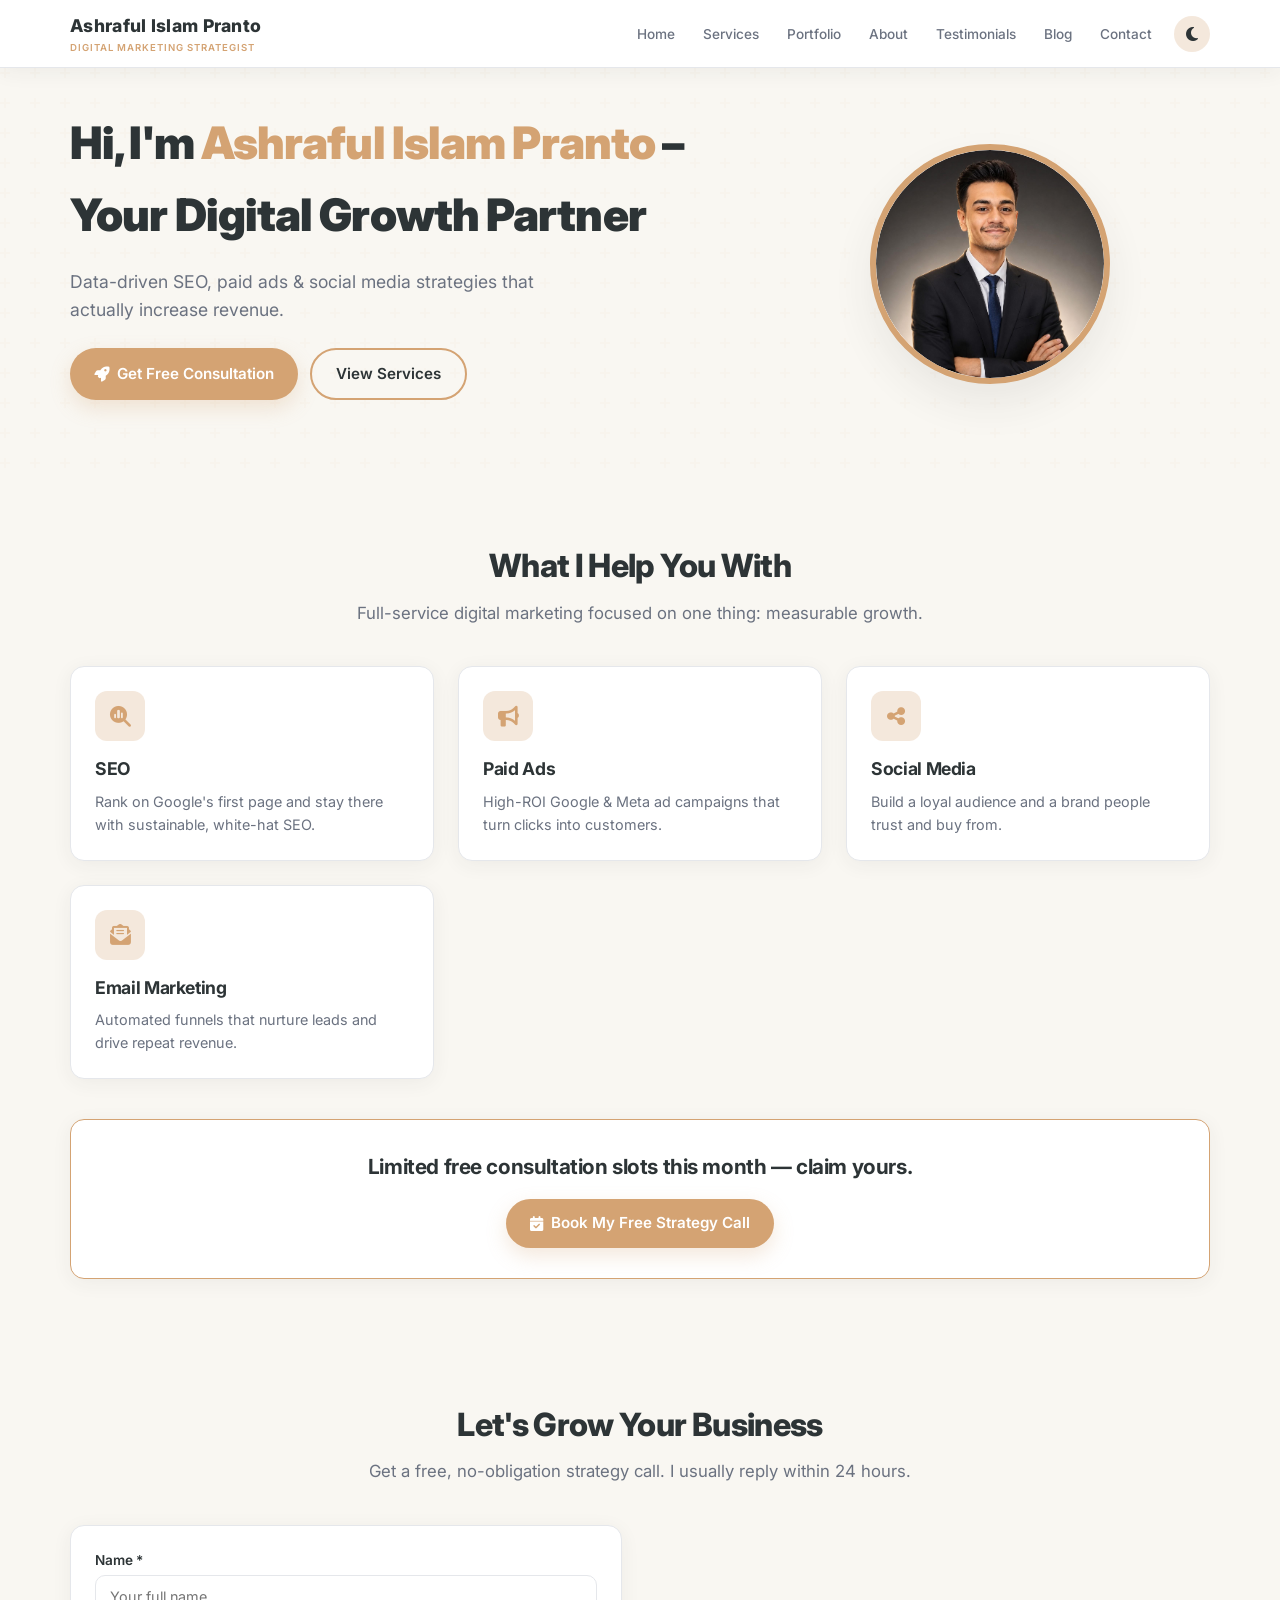
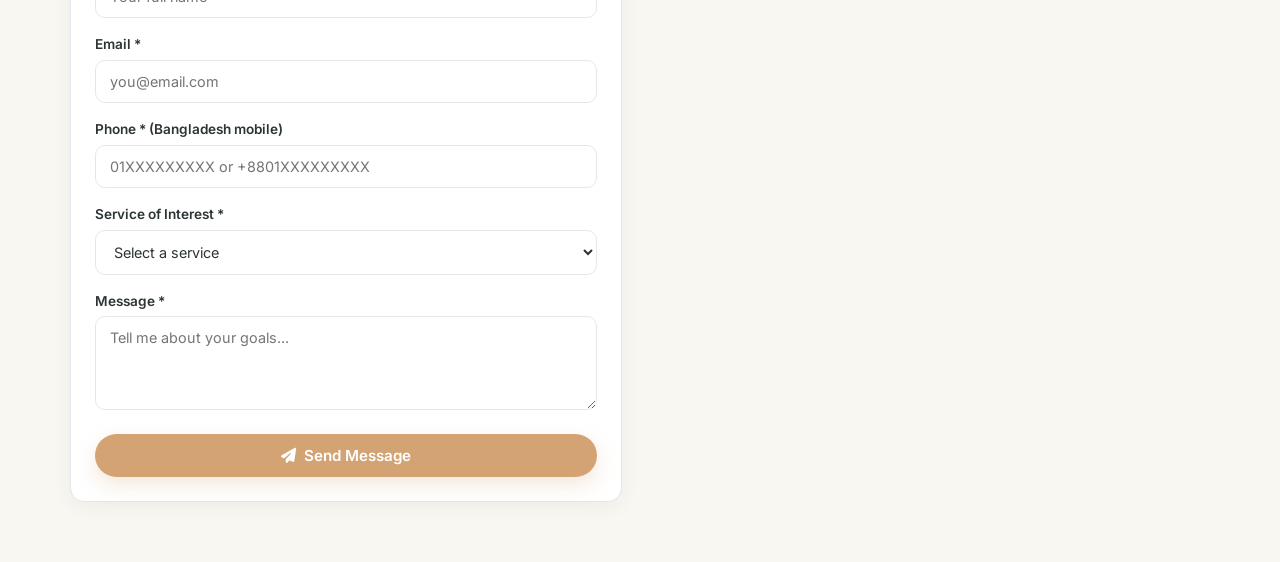
==== commit e5356a42: "Deep seek changes" ====
--- a/index.html
+++ b/index.html
@@ -1,339 +1,218 @@
 <!DOCTYPE html>
 <html lang="en">
 <head>
+  <meta charset="UTF-8">
+  <meta name="viewport" content="width=device-width, initial-scale=1.0, user-scalable=yes">
+
+  <!-- Google Search Console & Analytics -->
   <meta name="google-site-verification" content="nvrUctF0sS-aKxgaaxKG8uy8FGzDJHJICQPvp81l3d0" />
-<script src="https://analytics.ahrefs.com/analytics.js" data-key="ue4CFGpUaT5i86k3zN888A" async></script>
-<meta charset="UTF-8">
-<meta name="viewport" content="width=device-width, initial-scale=1.0, user-scalable=yes">
-
-<!-- Preconnect & Preload -->
-<link rel="preconnect" href="https://fonts.googleapis.com">
-<link rel="preconnect" href="https://fonts.gstatic.com" crossorigin>
-<link rel="preconnect" href="https://cdnjs.cloudflare.com">
-<link rel="dns-prefetch" href="https://fonts.googleapis.com">
-<link rel="dns-prefetch" href="https://cdnjs.cloudflare.com">
-
-<!-- SEO Meta Tags -->
-<title>Ashraful Islam Pranto | Digital Marketing Strategist | SEO & Ads Expert in Bangladesh</title>
-<meta name="description" content="Ashraful Islam Pranto: Digital marketing strategist specializing in SEO, Google Ads, Meta Ads, social media marketing. Free consultation for business growth in Bangladesh.">
-<meta name="keywords" content="digital marketing Bangladesh, SEO expert Dhaka, Google Ads consultant, Facebook Ads manager, social media marketing, online advertising, lead generation, e-commerce marketing, Ashraful Islam Pranto">
-<meta name="author" content="Ashraful Islam Pranto">
-<meta name="robots" content="index, follow, max-snippet:-1, max-image-preview:large, max-video-preview:-1">
-<meta name="revisit-after" content="3 days">
-<meta name="language" content="English">
-
-<!-- Canonical URL -->
-<link rel="canonical" href="https://ashrafulislampranto.com/">
-
-<!-- Open Graph / Facebook -->
-<meta property="og:type" content="website">
-<meta property="og:url" content="https://ashrafulislampranto.com/">
-<meta property="og:title" content="Ashraful Islam Pranto | Digital Marketing Strategist">
-<meta property="og:description" content="SEO, Google Ads, Meta Ads, Social Media Marketing - grow your business with a certified strategist. Free consultation available.">
-<meta property="og:image" content="https://ashrafulislampranto.com/og-image.jpg">
-
-<!-- Twitter Card -->
-<meta name="twitter:card" content="summary_large_image">
-<meta name="twitter:title" content="Ashraful Islam Pranto | Digital Marketing Strategist">
-<meta name="twitter:description" content="Expert in SEO, Google Ads, and social media. Drive measurable growth for your business.">
-<meta name="twitter:image" content="https://ashrafulislampranto.com/twitter-image.jpg">
-
-<!-- Geo Tags -->
-<meta name="geo.region" content="BD-13">
-<meta name="geo.placename" content="Dhaka, Bangladesh">
-<meta name="geo.position" content="23.7648276;90.3513774">
-<meta name="ICBM" content="23.7648276, 90.3513774">
-
-<!-- JSON-LD -->
-<script type="application/ld+json">
-{
-  "@context": "https://schema.org",
-  "@type": "LocalBusiness",
-  "name": "Ashraful Islam Pranto Digital Marketing",
-  "image": "https://ashrafulislampranto.com/profile.jpg",
-  "url": "https://ashrafulislampranto.com/",
-  "telephone": "+8801522104711",
-  "email": "ashraful.islam.marketing@gmail.com",
-  "address": {
-    "@type": "PostalAddress",
-    "addressLocality": "Dhaka",
-    "addressCountry": "BD"
-  },
-  "priceRange": "$$",
-  "description": "Digital marketing strategist offering SEO, Google Ads, Meta Ads, and social media marketing services in Bangladesh.",
-  "aggregateRating": {
-    "@type": "AggregateRating",
-    "ratingValue": "4.9",
-    "reviewCount": "50"
-  },
-  "areaServed": {
-    "@type": "City",
-    "name": "Dhaka"
-  },
-  "hasOfferCatalog": {
-    "@type": "OfferCatalog",
-    "name": "Digital Marketing Services",
-    "itemListElement": [
-      { "@type": "Offer", "itemOffered": { "@type": "Service", "name": "SEO" } },
-      { "@type": "Offer", "itemOffered": { "@type": "Service", "name": "Google Ads" } },
-      { "@type": "Offer", "itemOffered": { "@type": "Service", "name": "Meta Ads" } },
-      { "@type": "Offer", "itemOffered": { "@type": "Service", "name": "Social Media Marketing" } }
-    ]
-  },
-  "potentialAction": {
-    "@type": "ReserveAction",
-    "target": {
-      "@type": "EntryPoint",
-      "urlTemplate": "https://wa.me/8801522104711?text=Hello%20Ashraful,%20I'm%20interested%20in%20a%20Free%20Strategy%20Call",
-      "actionPlatform": "http://schema.org/DesktopWebPlatform"
+  <script async src="https://www.googletagmanager.com/gtag/js?id=G-V41651DJJB"></script>
+  <script>
+    window.dataLayer = window.dataLayer || [];
+    function gtag(){ dataLayer.push(arguments); }
+    gtag('js', new Date());
+    gtag('config', 'G-V41651DJJB');
+  </script>
+  <script src="https://analytics.ahrefs.com/analytics.js" data-key="ue4CFGpUaT5i86k3zN888A" async></script>
+
+  <!-- Preconnect & Preload -->
+  <link rel="preconnect" href="https://fonts.googleapis.com">
+  <link rel="preconnect" href="https://fonts.gstatic.com" crossorigin>
+  <link rel="dns-prefetch" href="https://fonts.googleapis.com">
+  <link rel="dns-prefetch" href="https://cdnjs.cloudflare.com">
+
+  <!-- SEO Meta -->
+  <title>Ashraful Islam Pranto | Digital Marketing Strategist | SEO & Ads Expert in Bangladesh</title>
+  <meta name="description" content="Ashraful Islam Pranto: Digital marketing strategist specializing in SEO, Google Ads, Meta Ads, social media marketing. Free consultation for business growth in Bangladesh.">
+  <meta name="keywords" content="digital marketing Bangladesh, SEO expert Dhaka, Google Ads consultant, Facebook Ads manager, social media marketing, online advertising, lead generation, e-commerce marketing, Ashraful Islam Pranto">
+  <meta name="author" content="Ashraful Islam Pranto">
+  <meta name="robots" content="index, follow, max-snippet:-1, max-image-preview:large, max-video-preview:-1">
+  <link rel="canonical" href="https://ashrafulislampranto.com/">
+
+  <!-- Open Graph / Facebook -->
+  <meta property="og:type" content="website">
+  <meta property="og:url" content="https://ashrafulislampranto.com/">
+  <meta property="og:title" content="Ashraful Islam Pranto | Digital Marketing Strategist">
+  <meta property="og:description" content="SEO, Google Ads, Meta Ads, Social Media Marketing - grow your business with a certified strategist. Free consultation available.">
+  <!-- 🔧 পরিবর্তন: ডিফল্ট ইমেজ যোগ করা হয়েছে, কারণ og-image.jpg ফাইল নেই -->
+  <meta property="og:image" content="https://ashrafulislampranto.com/assets/default-og.jpg">
+
+  <!-- Twitter Card -->
+  <meta name="twitter:card" content="summary_large_image">
+  <meta name="twitter:title" content="Ashraful Islam Pranto | Digital Marketing Strategist">
+  <meta name="twitter:description" content="Expert in SEO, Google Ads, and social media. Drive measurable growth for your business.">
+  <meta name="twitter:image" content="https://ashrafulislampranto.com/assets/default-og.jpg">
+
+  <!-- JSON-LD (অপরিবর্তিত, কিন্তু aggregateRating স্ট্যাটিক – বাস্তব রিভিউ না থাকলে সরিয়ে ফেলতে পারেন) -->
+  <script type="application/ld+json">
+  {
+    "@context": "https://schema.org",
+    "@type": "LocalBusiness",
+    "name": "Ashraful Islam Pranto Digital Marketing",
+    "image": "https://ashrafulislampranto.com/profile.jpg",
+    "url": "https://ashrafulislampranto.com/",
+    "telephone": "+8801522104711",
+    "email": "ashraful.islam.marketing@gmail.com",
+    "address": {
+      "@type": "PostalAddress",
+      "addressLocality": "Dhaka",
+      "addressCountry": "BD"
+    },
+    "priceRange": "$$",
+    "description": "Digital marketing strategist offering SEO, Google Ads, Meta Ads, and social media marketing services in Bangladesh.",
+    "aggregateRating": {
+      "@type": "AggregateRating",
+      "ratingValue": "4.9",
+      "reviewCount": "50"
+    },
+    "areaServed": { "@type": "City", "name": "Dhaka" },
+    "hasOfferCatalog": {
+      "@type": "OfferCatalog",
+      "name": "Digital Marketing Services",
+      "itemListElement": [
+        { "@type": "Offer", "itemOffered": { "@type": "Service", "name": "SEO" } },
+        { "@type": "Offer", "itemOffered": { "@type": "Service", "name": "Google Ads" } },
+        { "@type": "Offer", "itemOffered": { "@type": "Service", "name": "Meta Ads" } },
+        { "@type": "Offer", "itemOffered": { "@type": "Service", "name": "Social Media Marketing" } }
+      ]
+    },
+    "potentialAction": {
+      "@type": "ReserveAction",
+      "target": {
+        "@type": "EntryPoint",
+        "urlTemplate": "https://wa.me/8801522104711?text=Hello%20Ashraful,%20I'm%20interested%20in%20a%20Free%20Strategy%20Call",
+        "actionPlatform": "http://schema.org/DesktopWebPlatform"
+      }
     }
   }
-}
-</script>
-
-<link href="https://fonts.googleapis.com/css2?family=Inter:wght@400;500;600;700;800;900&display=swap" rel="stylesheet">
-<link rel="stylesheet" href="https://cdnjs.cloudflare.com/ajax/libs/font-awesome/6.5.1/css/all.min.css">
-
-<!-- External CSS file -->
-<link rel="stylesheet" href="style.css">
-
+  </script>
+
+  <!-- ফন্ট ও আইকন -->
+  <link href="https://fonts.googleapis.com/css2?family=Inter:wght@400;500;600;700;800;900&display=swap" rel="stylesheet">
+  <link rel="stylesheet" href="https://cdnjs.cloudflare.com/ajax/libs/font-awesome/6.5.1/css/all.min.css">
+
+  <!-- স্টাইলশিট -->
+  <link rel="stylesheet" href="style.css">
 </head>
+
 <body>
-<header>
-  <nav class="nav">
-    <a href="#home" class="logo">
-      <span class="name">Ashraful Islam Pranto</span>
-      <span class="tag">Digital Marketing Strategist</span>
-    </a>
-    <div class="nav-right">
-      <ul class="nav-links" id="navLinks">
-        <li><a href="#home">Home</a></li>
-        <li><a href="#services">Services</a></li>
-        <li><a href="#portfolio">Portfolio</a></li>
-        <li><a href="#about">About</a></li>
-        <li><a href="#testimonials">Testimonials</a></li>
-        <li><a href="#blog">Blog</a></li>
-        <li><a href="#contact">Contact</a></li>
-      </ul>
-      <button class="dark-mode-nav-btn" id="darkModeToggle" aria-label="Dark/Light mode"><i class="fa-solid fa-moon"></i></button>
-      <button class="hamburger" id="hamburger" aria-label="Menu"><i class="fa-solid fa-bars"></i></button>
-    </div>
-  </nav>
-</header>
-
-<main>
-<section class="hero" id="home">
-  <div class="container hero-grid">
-    <div>
-      <h1>Hi, I'm <span>Ashraful Islam Pranto</span> – Your Digital Growth Partner</h1>
-      <p class="sub">Data-driven SEO, paid ads & social media strategies that actually increase revenue.</p>
-      <div class="hero-cta">
-        <a href="#contact" class="btn btn-primary"><i class="fa-solid fa-rocket"></i> Get Free Consultation</a>
-        <a href="#services" class="btn btn-outline">View Services</a>
-      </div>
-    </div>
-    <div class="hero-photo">
-      <div class="photo-circle">
-        <img src="AshrafulIslamPranto.jpeg" alt="Ashraful Islam Pranto" style="width:150%; height:100%; object-fit:cover; border-radius:50%;">
+  <!-- HEADER (অপরিবর্তিত) -->
+  <header>
+    <nav class="nav">
+      <a href="#home" class="logo">
+        <span class="name">Ashraful Islam Pranto</span>
+        <span class="tag">Digital Marketing Strategist</span>
+      </a>
+      <div class="nav-right">
+        <ul class="nav-links" id="navLinks">
+          <li><a href="#home">Home</a></li>
+          <li><a href="#services">Services</a></li>
+          <li><a href="#portfolio">Portfolio</a></li>
+          <li><a href="#about">About</a></li>
+          <li><a href="#testimonials">Testimonials</a></li>
+          <li><a href="#blog">Blog</a></li>
+          <li><a href="#contact">Contact</a></li>
+        </ul>
+        <button class="dark-mode-nav-btn" id="darkModeToggle" aria-label="Dark/Light mode"><i class="fa-solid fa-moon"></i></button>
+        <button class="hamburger" id="hamburger" aria-label="Menu"><i class="fa-solid fa-bars"></i></button>
+      </div>
+    </nav>
+  </header>
+
+  <main>
+    <!-- HERO (অপরিবর্তিত) -->
+    <section class="hero" id="home">
+      <div class="container hero-grid">
+        <div>
+          <h1>Hi, I'm <span>Ashraful Islam Pranto</span> – Your Digital Growth Partner</h1>
+          <p class="sub">Data-driven SEO, paid ads & social media strategies that actually increase revenue.</p>
+          <div class="hero-cta">
+            <a href="#contact" class="btn btn-primary"><i class="fa-solid fa-rocket"></i> Get Free Consultation</a>
+            <a href="#services" class="btn btn-outline">View Services</a>
+          </div>
+        </div>
+        <div class="hero-photo">
+          <div class="photo-circle">
+            <img src="AshrafulIslamPranto.jpeg" alt="Ashraful Islam Pranto" style="width:150%; height:100%; object-fit:cover; border-radius:50%;">
+          </div>
+        </div>
+      </div>
+    </section>
+
+    <!-- অন্যান্য সেকশন (অপরিবর্তিত, শুধু মডাল বাটনের href ঠিক করা হয়েছে) -->
+    <section class="bg-alt">
+      <div class="container">
+        <h2 class="section-title">What I Help You With</h2>
+        <p class="section-sub">Full-service digital marketing focused on one thing: measurable growth.</p>
+        <div class="grid grid-3">
+          <div class="card"><div class="icon"><i class="fa-solid fa-magnifying-glass-chart"></i></div><h3>SEO</h3><p>Rank on Google's first page and stay there with sustainable, white-hat SEO.</p></div>
+          <div class="card"><div class="icon"><i class="fa-solid fa-bullhorn"></i></div><h3>Paid Ads</h3><p>High-ROI Google & Meta ad campaigns that turn clicks into customers.</p></div>
+          <div class="card"><div class="icon"><i class="fa-solid fa-share-nodes"></i></div><h3>Social Media</h3><p>Build a loyal audience and a brand people trust and buy from.</p></div>
+          <div class="card"><div class="icon"><i class="fa-solid fa-envelope-open-text"></i></div><h3>Email Marketing</h3><p>Automated funnels that nurture leads and drive repeat revenue.</p></div>
+        </div>
+        <div class="banner">
+          <h3>Limited free consultation slots this month — claim yours.</h3>
+          <!-- 🔧 পরিবর্তন: href="#" এর বদলে javascript:void(0) ব্যবহার করা হয়েছে, যাতে পেজ টপে না যায় -->
+          <a href="javascript:void(0)" id="openStrategyModalBtn" class="btn btn-primary"><i class="fa-solid fa-calendar-check"></i> Book My Free Strategy Call</a>
+        </div>
+      </div>
+    </section>
+
+    <!-- SERVICES, PORTFOLIO, ABOUT, TESTIMONIALS, BLOG সব অপরিবর্তিত (কারণ সেগুলো JS দিয়ে ডাইনামিক) -->
+
+    <!-- CONTACT ফর্মে হানিপট ফিল্ডের নাম ও আইডি ঠিক করা হয়েছে -->
+    <section id="contact" class="bg-alt">
+      <div class="container">
+        <h2 class="section-title">Let's Grow Your Business</h2>
+        <p class="section-sub">Get a free, no-obligation strategy call. I usually reply within 24 hours.</p>
+        <div class="contact-grid">
+          <div class="card">
+            <form id="contactForm" method="POST">
+              <div class="form-group"><label>Name *</label><input type="text" id="name" required placeholder="Your full name"></div>
+              <div class="form-group"><label>Email *</label><input type="email" id="email" required placeholder="you@email.com"></div>
+              <div class="form-group"><label>Phone * (Bangladesh mobile)</label><input type="tel" id="phone" required placeholder="01XXXXXXXXX or +8801XXXXXXXXX"></div>
+              <div class="form-group"><label>Service of Interest *</label>
+                <select id="service" required>
+                  <option value="">Select a service</option>
+                  <option>SEO</option><option>Google Ads</option><option>Meta Ads</option>
+                  <option>Social Media Marketing</option><option>Email Marketing</option>
+                  <option>Content Marketing</option><option>E-commerce Marketing</option>
+                  <option>Conversion Optimization</option><option>Marketing Strategy</option><option>Other</option>
+                </select>
+              </div>
+              <div class="form-group"><label>Message *</label><textarea id="message" rows="4" required placeholder="Tell me about your goals..."></textarea></div>
+              <!-- 🔧 পরিবর্তন: হানিপট ফিল্ডের নাম ও আইডি 'honeypot' করা হয়েছে, আগে নাম ছিল _gotcha কিন্তু স্ক্রিপ্টে honeypot চেক করত -->
+              <div style="display:none;"><input type="text" name="honeypot" id="honeypot" value=""></div>
+              <button type="submit" class="btn btn-primary" style="width:100%;justify-content:center"><i class="fa-solid fa-paper-plane"></i> Send Message</button>
+              <div class="error-msg" id="formErrorMsg"></div>
+              <div class="success-msg" id="successMsg"><i class="fa-solid fa-circle-check"></i> Thank you! Your message has been sent. I'll get back to you within 24 hours.</div>
+            </form>
+          </div>
+          <div><!-- কন্টাক্ট ইনফো (অপরিবর্তিত) --></div>
+        </div>
+      </div>
+    </section>
+  </main>
+
+  <!-- FOOTER, WHATSAPP FLOAT, TOTOP, MODAL (অপরিবর্তিত) -->
+
+  <div id="strategyModal" class="modal">
+    <div class="modal-content">
+      <span class="close-modal">&times;</span>
+      <div style="text-align:center;">
+        <i class="fa-solid fa-calendar-check" style="font-size:2.8rem; color:var(--gold); margin-bottom:12px;"></i>
+        <h2>Let's Grow Your Business</h2>
+        <p>Choose your preferred way to connect. I'm here to help you scale!</p>
+        <div class="booking-buttons">
+          <a href="https://wa.me/8801522104711?text=Hello%20Ashraful,%20I'm%20interested%20in%20a%20Free%20Strategy%20Call%20regarding%20my%20business%20growth." class="btn btn-primary" style="flex:1;"><i class="fa-brands fa-whatsapp"></i> WhatsApp Call</a>
+          <a href="tel:+8801522104711" class="btn btn-outline" style="background:var(--gold); color:#fff; border:none; flex:1;"><i class="fa-solid fa-phone"></i> Phone Call</a>
+        </div>
+        <p style="margin-top:16px; font-size:.8rem; color:var(--text-muted);">Both options reach me directly. Let's discuss your marketing goals!</p>
       </div>
     </div>
   </div>
-</section>
-
-<section class="bg-alt">
-  <div class="container">
-    <h2 class="section-title">What I Help You With</h2>
-    <p class="section-sub">Full-service digital marketing focused on one thing: measurable growth.</p>
-    <div class="grid grid-3">
-      <div class="card"><div class="icon"><i class="fa-solid fa-magnifying-glass-chart"></i></div><h3>SEO</h3><p>Rank on Google's first page and stay there with sustainable, white-hat SEO.</p></div>
-      <div class="card"><div class="icon"><i class="fa-solid fa-bullhorn"></i></div><h3>Paid Ads</h3><p>High-ROI Google & Meta ad campaigns that turn clicks into customers.</p></div>
-      <div class="card"><div class="icon"><i class="fa-solid fa-share-nodes"></i></div><h3>Social Media</h3><p>Build a loyal audience and a brand people trust and buy from.</p></div>
-      <div class="card"><div class="icon"><i class="fa-solid fa-envelope-open-text"></i></div><h3>Email Marketing</h3><p>Automated funnels that nurture leads and drive repeat revenue.</p></div>
-    </div>
-    <div class="banner">
-      <h3>Limited free consultation slots this month — claim yours.</h3>
-      <a href="#" id="openStrategyModalBtn" class="btn btn-primary"><i class="fa-solid fa-calendar-check"></i> Book My Free Strategy Call</a>
-    </div>
-  </div>
-</section>
-
-<section id="services">
-  <div class="container">
-    <h2 class="section-title">Services</h2>
-    <p class="section-sub">Benefit-driven digital marketing services — everything you need to grow online.</p>
-    <div class="grid grid-3" id="servicesGrid"></div>
-    <div class="banner">
-      <h3>Need a custom package? Let's build one together.</h3>
-      <a href="#contact" class="btn btn-primary"><i class="fa-solid fa-phone-volume"></i> Contact Me for a Free Strategy Call</a>
-    </div>
-  </div>
-</section>
-
-<section id="portfolio" class="bg-alt">
-  <div class="container">
-    <h2 class="section-title">Portfolio & Case Studies</h2>
-    <p class="section-sub">Real results for real businesses — here's the impact of data-driven marketing.</p>
-    <div class="filters">
-      <button class="filter-btn active" data-filter="all">All</button>
-      <button class="filter-btn" data-filter="seo">SEO</button>
-      <button class="filter-btn" data-filter="ads">Ads</button>
-      <button class="filter-btn" data-filter="social">Social Media</button>
-    </div>
-    <div class="grid grid-3" id="caseGrid"></div>
-  </div>
-</section>
-
-<section id="about">
-  <div class="container">
-    <h2 class="section-title">About Me</h2>
-    <p class="section-sub">Helping businesses grow with strategy, data, and genuine care.</p>
-    <div class="about-grid">
-      <div>
-       <div class="about-photo">
-  <img src="AshrafulIslamPranto.jpeg" alt="Ashraful Islam Pranto About" style="width:150%; height:100%; object-fit:cover; border-radius:50%;">
-</div>
-        <div class="certs">
-          <div class="cert"><i class="fa-brands fa-google"></i>Google Certified</div>
-          <div class="cert"><i class="fa-brands fa-meta"></i>Meta Blueprint</div>
-          <div class="cert"><i class="fa-solid fa-graduation-cap"></i>HubSpot</div>
-        </div>
-      </div>
-      <div>
-        <p style="margin-bottom:14px">I'm Ashraful Islam Pranto, a digital marketing strategist with 5+ years of hands-on experience helping startups, e-commerce brands, and local businesses grow. I'm certified across Google, Meta, and HubSpot, and I treat every client's budget like my own.</p>
-        <p style="margin-bottom:20px"><b>Why I love helping businesses grow:</b> There's nothing more rewarding than watching a small brand become a market leader. I focus on real results — not vanity metrics — so your investment always translates into measurable growth.</p>
-        <div class="skill"><div class="skill-head"><span>SEO</span><span>95%</span></div><div class="bar"><span style="width:0%"></span></div></div>
-        <div class="skill"><div class="skill-head"><span>Paid Advertising</span><span>92%</span></div><div class="bar"><span style="width:0%"></span></div></div>
-        <div class="skill"><div class="skill-head"><span>Social Media Marketing</span><span>90%</span></div><div class="bar"><span style="width:0%"></span></div></div>
-        <div class="skill"><div class="skill-head"><span>Analytics & Strategy</span><span>88%</span></div><div class="bar"><span style="width:0%"></span></div></div>
-        <a href="#contact" class="btn btn-dark" style="margin-top:20px"><i class="fa-solid fa-handshake"></i> Let's Work Together</a>
-      </div>
-    </div>
-  </div>
-</section>
-
-<section id="testimonials" class="bg-alt">
-  <div class="container">
-    <h2 class="section-title">What Clients Say</h2>
-    <p class="section-sub">Trusted by founders and business owners to deliver real growth.</p>
-    <div class="grid grid-3">
-      <div class="card"><div class="stars"><i class="fa-solid fa-star"></i><i class="fa-solid fa-star"></i><i class="fa-solid fa-star"></i><i class="fa-solid fa-star"></i><i class="fa-solid fa-star"></i></div>
-        <p class="quote">"Pranto doubled our organic traffic in just 3 months. Our inbound leads have never been stronger."</p>
-        <div class="t-person"><div class="t-avatar">SR</div><div><div class="nm">Sarah Rahman</div><div class="rl">CEO, UrbanThreads</div></div></div></div>
-      <div class="card"><div class="stars"><i class="fa-solid fa-star"></i><i class="fa-solid fa-star"></i><i class="fa-solid fa-star"></i><i class="fa-solid fa-star"></i><i class="fa-solid fa-star"></i></div>
-        <p class="quote">"Our cost per lead dropped 42% while volume went up. He genuinely understands paid ads."</p>
-        <div class="t-person"><div class="t-avatar">DK</div><div><div class="nm">David Kim</div><div class="rl">Founder, CloudDesk</div></div></div></div>
-      <div class="card"><div class="stars"><i class="fa-solid fa-star"></i><i class="fa-solid fa-star"></i><i class="fa-solid fa-star"></i><i class="fa-solid fa-star"></i><i class="fa-solid fa-star"></i></div>
-        <p class="quote">"Reservations went up 5x. Our Instagram finally looks and performs like a real brand."</p>
-        <div class="t-person"><div class="t-avatar">MV</div><div><div class="nm">Maria Verde</div><div class="rl">Owner, Bistro Verde</div></div></div></div>
-      <div class="card"><div class="stars"><i class="fa-solid fa-star"></i><i class="fa-solid fa-star"></i><i class="fa-solid fa-star"></i><i class="fa-solid fa-star"></i><i class="fa-solid fa-star"></i></div>
-        <p class="quote">"We filled 320 memberships in one quarter. Best marketing investment we've made."</p>
-        <div class="t-person"><div class="t-avatar">JT</div><div><div class="nm">James Taylor</div><div class="rl">Manager, PeakForm Gym</div></div></div></div>
-      <div class="card"><div class="stars"><i class="fa-solid fa-star"></i><i class="fa-solid fa-star"></i><i class="fa-solid fa-star"></i><i class="fa-solid fa-star"></i><i class="fa-solid fa-star"></i></div>
-        <p class="quote">"From zero to 240% more organic traffic. Pranto is reliable, clear, and results-focused."</p>
-        <div class="t-person"><div class="t-avatar">AN</div><div><div class="nm">Aisha Noor</div><div class="rl">Director, LedgerPro</div></div></div></div>
-      <div class="card"><div class="stars"><i class="fa-solid fa-star"></i><i class="fa-solid fa-star"></i><i class="fa-solid fa-star"></i><i class="fa-solid fa-star"></i><i class="fa-solid fa-star"></i></div>
-        <p class="quote">"We gained 98K followers and real sales from social. Highly recommend working with him."</p>
-        <div class="t-person"><div class="t-avatar">LC</div><div><div class="nm">Lina Chen</div><div class="rl">Founder, Glow Skincare</div></div></div></div>
-    </div>
-    <h3 style="text-align:center;margin-top:40px;color:var(--text-muted);font-weight:600;font-size:.9rem;letter-spacing:1px;text-transform:uppercase">Trusted By</h3>
-    <div class="logos">
-      <div class="logo-box">UrbanThreads</div><div class="logo-box">CloudDesk</div>
-      <div class="logo-box">PeakForm</div><div class="logo-box">LedgerPro</div><div class="logo-box">Glow</div>
-    </div>
-  </div>
-</section>
-
-<section id="blog">
-  <div class="container">
-    <h2 class="section-title">Blog & Resources</h2>
-    <p class="section-sub">Actionable marketing insights to help you grow smarter.</p>
-    <div class="grid grid-3" id="blogGrid"><div style="text-align:center; grid-column: span 3;">Loading latest insights from my blog...</div></div>
-  </div>
-</section>
-
-<section id="contact" class="bg-alt">
-  <div class="container">
-    <h2 class="section-title">Let's Grow Your Business</h2>
-    <p class="section-sub">Get a free, no-obligation strategy call. I usually reply within 24 hours.</p>
-    <div class="contact-grid">
-      <div class="card">
-        <form id="contactForm" method="POST">
-          <div class="form-group"><label>Name *</label><input type="text" id="name" required placeholder="Your full name"></div>
-          <div class="form-group"><label>Email *</label><input type="email" id="email" required placeholder="you@email.com"></div>
-          <div class="form-group"><label>Phone * (Bangladesh mobile)</label><input type="tel" id="phone" required placeholder="01XXXXXXXXX or +8801XXXXXXXXX"></div>
-          <div class="form-group"><label>Service of Interest *</label>
-            <select id="service" required>
-              <option value="">Select a service</option>
-              <option>SEO</option><option>Google Ads</option><option>Meta Ads</option>
-              <option>Social Media Marketing</option><option>Email Marketing</option>
-              <option>Content Marketing</option><option>E-commerce Marketing</option>
-              <option>Conversion Optimization</option><option>Marketing Strategy</option><option>Other</option>
-            </select>
-          </div>
-          <div class="form-group"><label>Message *</label><textarea id="message" rows="4" required placeholder="Tell me about your goals..."></textarea></div>
-          <div style="display:none;"><input type="text" name="_gotcha" id="honeypot" value=""></div>
-          <button type="submit" class="btn btn-primary" style="width:100%;justify-content:center"><i class="fa-solid fa-paper-plane"></i> Send Message</button>
-          <div class="error-msg" id="formErrorMsg"></div>
-          <div class="success-msg" id="successMsg"><i class="fa-solid fa-circle-check"></i> Thank you! Your message has been sent. I'll get back to you within 24 hours.</div>
-        </form>
-      </div>
-      <div>
-        <div class="info-item"><i class="fa-solid fa-envelope"></i><div><div class="lbl">Email</div><a class="val" href="mailto:ashraful.islam.marketing@gmail.com">ashraful.islam.marketing@gmail.com</a></div></div>
-        <div class="info-item"><i class="fa-solid fa-phone"></i><div><div class="lbl">Phone / WhatsApp</div><a class="val" href="tel:+8801522104711">+880 1522-104711</a></div></div>
-        <div class="info-item"><i class="fa-brands fa-whatsapp"></i><div><div class="lbl">WhatsApp Direct</div><a class="val" href="https://wa.me/8801522104711" target="_blank">Chat on WhatsApp</a></div></div>
-        <div class="info-item"><i class="fa-brands fa-facebook"></i><div><div class="lbl">Facebook</div><a class="val" href="https://www.facebook.com/AshrafulIslamPrantodm" target="_blank">AshrafulIslamPrantodm</a></div></div>
-        <div class="info-item"><i class="fa-brands fa-instagram"></i><div><div class="lbl">Instagram</div><a class="val" href="https://www.instagram.com/ashraful_islam_pranto_" target="_blank">ashraful_islam_pranto_</a></div></div>
-        <div class="info-item"><i class="fa-brands fa-linkedin"></i><div><div class="lbl">LinkedIn</div><a class="val" href="https://www.linkedin.com/in/ashraful-islam-pranto-385705415" target="_blank">ashraful-islam-pranto</a></div></div>
-        <div class="map-box">
-          <iframe src="https://www.google.com/maps/embed?pb=!1m18!1m12!1m3!1d3650.8379!2d90.3488025!3d23.7648276!2m3!1f0!2f0!3f0!3m2!1i1024!2i768!4f13.1!3m3!1m2!1s0x3755bf527511498d%3A0x188e25f5d8dc1b43!2sAshraful%20Islam%20Pranto%20Digital%20Marketing!5e0!3m2!1sen!2sbd!4v1710000000000!5m2!1sen!2sbd" 
-            title="Ashraful Islam Pranto Digital Marketing" loading="lazy" style="width:100%; height:240px; border:0;" allowfullscreen></iframe>
-        </div>
-      </div>
-    </div>
-  </div>
-</section>
-</main>
-
-<footer>
-  <div class="container footer-grid">
-    <div class="f-logo">
-      <div class="name">Ashraful Pranto</div>
-      <div class="tag">Digital Marketing Strategist</div>
-      <p style="margin-top:10px;font-size:.85rem">Helping businesses grow with data-driven SEO, paid ads, and social media strategies that increase revenue.</p>
-      <div class="f-social">
-        <a href="https://www.facebook.com/AshrafulIslamPrantodm" target="_blank" aria-label="Facebook"><i class="fa-brands fa-facebook-f"></i></a>
-        <a href="https://www.linkedin.com/in/ashraful-islam-pranto-385705415" target="_blank" aria-label="LinkedIn"><i class="fa-brands fa-linkedin-in"></i></a>
-        <a href="https://www.instagram.com/ashraful_islam_pranto_" target="_blank" aria-label="Instagram"><i class="fa-brands fa-instagram"></i></a>
-        <a href="https://wa.me/8801522104711" aria-label="WhatsApp"><i class="fa-brands fa-whatsapp"></i></a>
-      </div>
-    </div>
-    <div><h4>Quick Links</h4><ul><li><a href="#home">Home</a></li><li><a href="#services">Services</a></li><li><a href="#portfolio">Portfolio</a></li><li><a href="#about">About</a></li><li><a href="#testimonials">Testimonials</a></li><li><a href="#contact">Contact</a></li></ul></div>
-    <div><h4>Services</h4><ul><li><a href="#services">SEO</a></li><li><a href="#services">Google Ads</a></li><li><a href="#services">Social Media</a></li><li><a href="#services">Email Marketing</a></li></ul></div>
-    <div><h4>Get In Touch</h4><ul><li><i class="fa-solid fa-envelope"></i> ashraful.islam.marketing@gmail.com</li><li><i class="fa-solid fa-phone"></i> +880 1522-104711</li><li><i class="fa-brands fa-whatsapp"></i> <a href="https://wa.me/8801522104711">WhatsApp Me</a></li></ul></div>
-  </div>
-  <div class="copyright">© <span id="currentYear"></span> Ashraful Islam Pranto. All rights reserved.</div>
-</footer>
-
-<a href="https://wa.me/8801522104711" class="whatsapp-float" target="_blank" aria-label="WhatsApp"><i class="fa-brands fa-whatsapp"></i></a>
-<button class="totop" id="toTop" aria-label="Back to top"><i class="fa-solid fa-arrow-up"></i></button>
-
-<div id="strategyModal" class="modal">
-  <div class="modal-content">
-    <span class="close-modal">&times;</span>
-    <div style="text-align:center;">
-      <i class="fa-solid fa-calendar-check" style="font-size:2.8rem; color:var(--gold); margin-bottom:12px;"></i>
-      <h2>Let's Grow Your Business</h2>
-      <p>Choose your preferred way to connect. I'm here to help you scale!</p>
-      <div class="booking-buttons">
-        <a href="https://wa.me/8801522104711?text=Hello%20Ashraful,%20I'm%20interested%20in%20a%20Free%20Strategy%20Call%20regarding%20my%20business%20growth." class="btn btn-primary" style="flex:1;"><i class="fa-brands fa-whatsapp"></i> WhatsApp Call</a>
-        <a href="tel:+8801522104711" class="btn btn-outline" style="background:var(--gold); color:#fff; border:none; flex:1;"><i class="fa-solid fa-phone"></i> Phone Call</a>
-      </div>
-      <p style="margin-top:16px; font-size:.8rem; color:var(--text-muted);">Both options reach me directly. Let's discuss your marketing goals!</p>
-    </div>
-  </div>
-</div>
-
-<!-- External JavaScript file -->
-<script src="script.js"></script>
+
+  <!-- জাভাস্ক্রিপ্ট -->
+  <script src="script.js"></script>
 </body>
 </html>
--- a/style.css
+++ b/style.css
@@ -1,3 +1,8 @@
+html, body {
+  overflow-x: hidden;
+  max-width: 100%;
+}
+
 /* Color palette from Designathon 2026 – Warm Minimalist */
 :root {
   --bg-warm: #F9F7F2;
@@ -222,7 +227,23 @@
 }
 @media(max-width:768px){
   .hamburger{display:block}
-  .nav-links{position:fixed;top:64px;right:0;flex-direction:column;background:var(--white);width:220px;height:calc(100vh - 64px);padding:20px;gap:2px;transform:translateX(100%);transition:.3s;align-items:stretch;border-left:1px solid var(--border)}
+.nav-links {
+  position: fixed;
+  top: 64px;
+  right: 0;
+  flex-direction: column;
+  background: var(--white);
+  width: 220px;
+  height: calc(100vh - 64px);
+  padding: 20px;
+  gap: 2px;
+  transform: translateX(100%);
+  transition: .3s;
+  align-items: stretch;
+  border-left: 1px solid var(--border);
+  box-shadow: -4px 0 20px rgba(0,0,0,0.1);  
+  z-index: 999;
+}
   .nav-links.open{transform:translateX(0)}
   .nav-links a{padding:12px 16px;font-size:.9rem}
   .hero-grid{grid-template-columns:1fr;text-align:center}
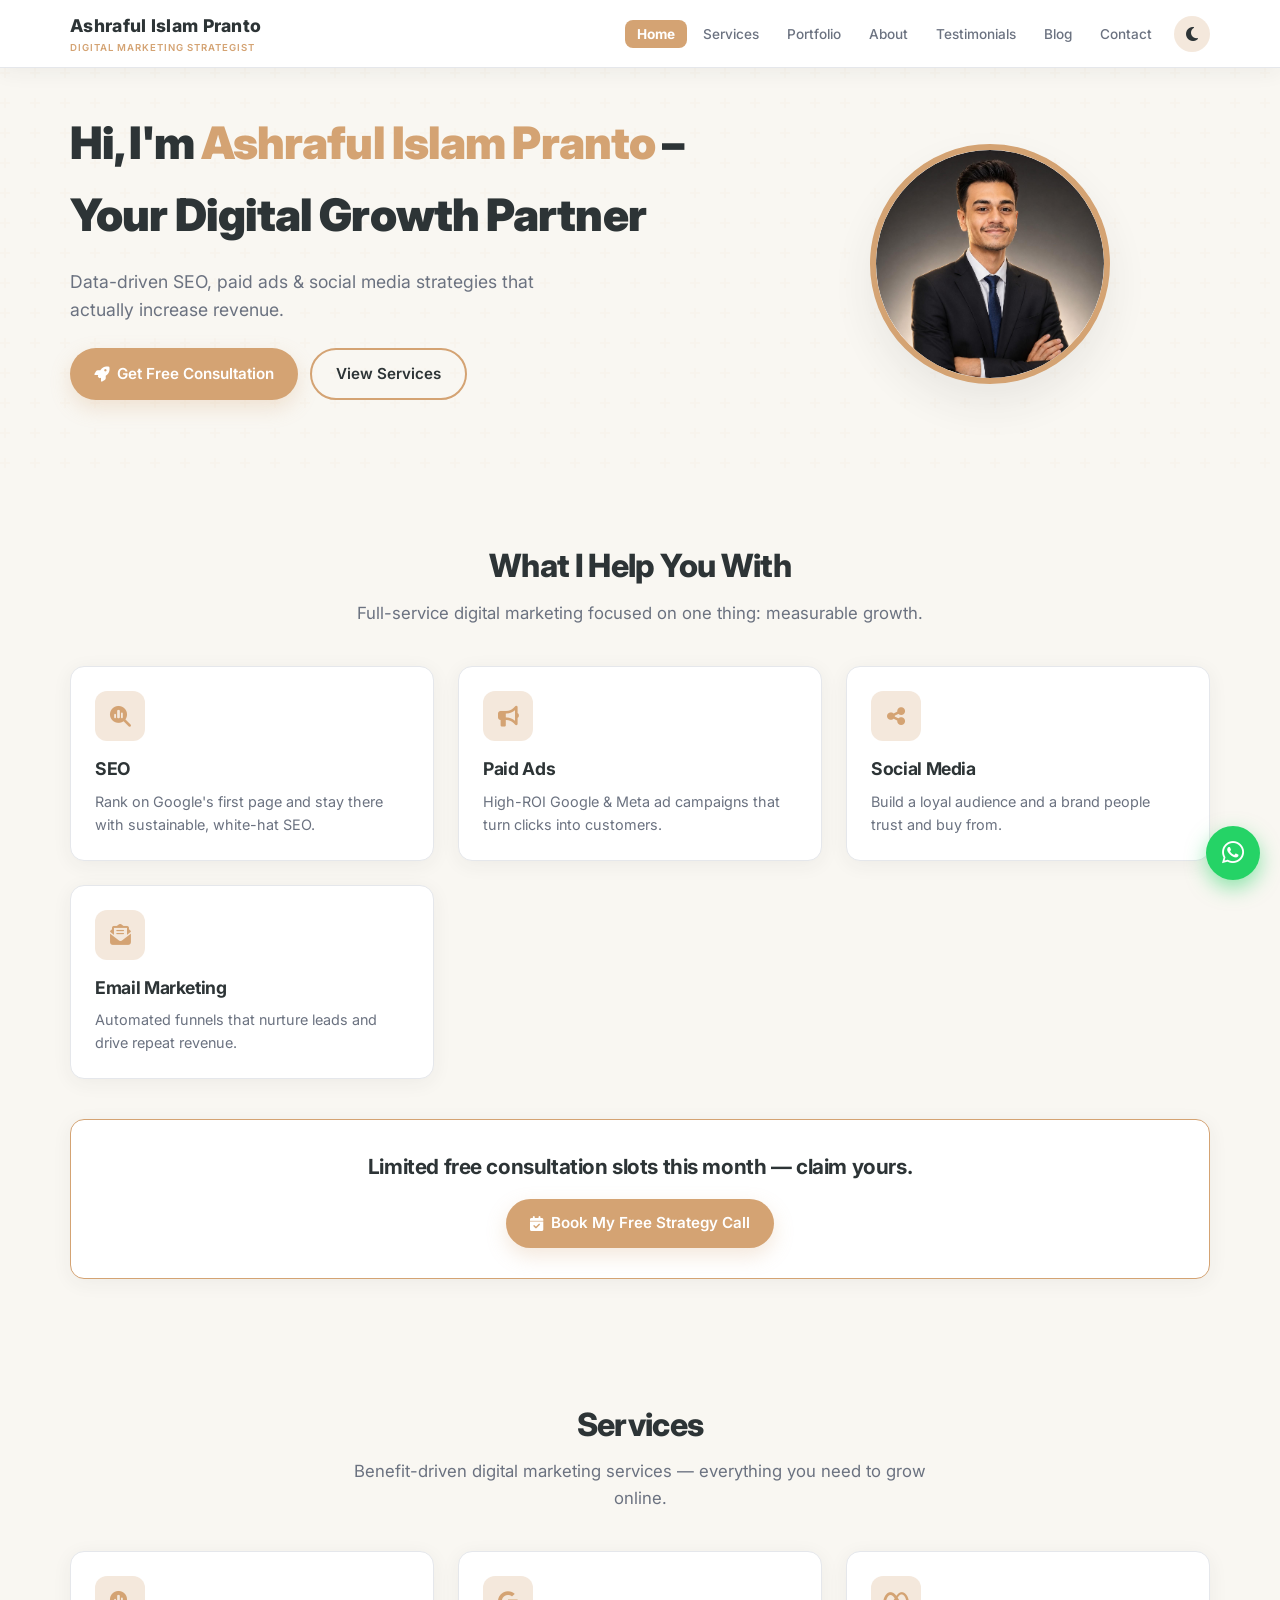
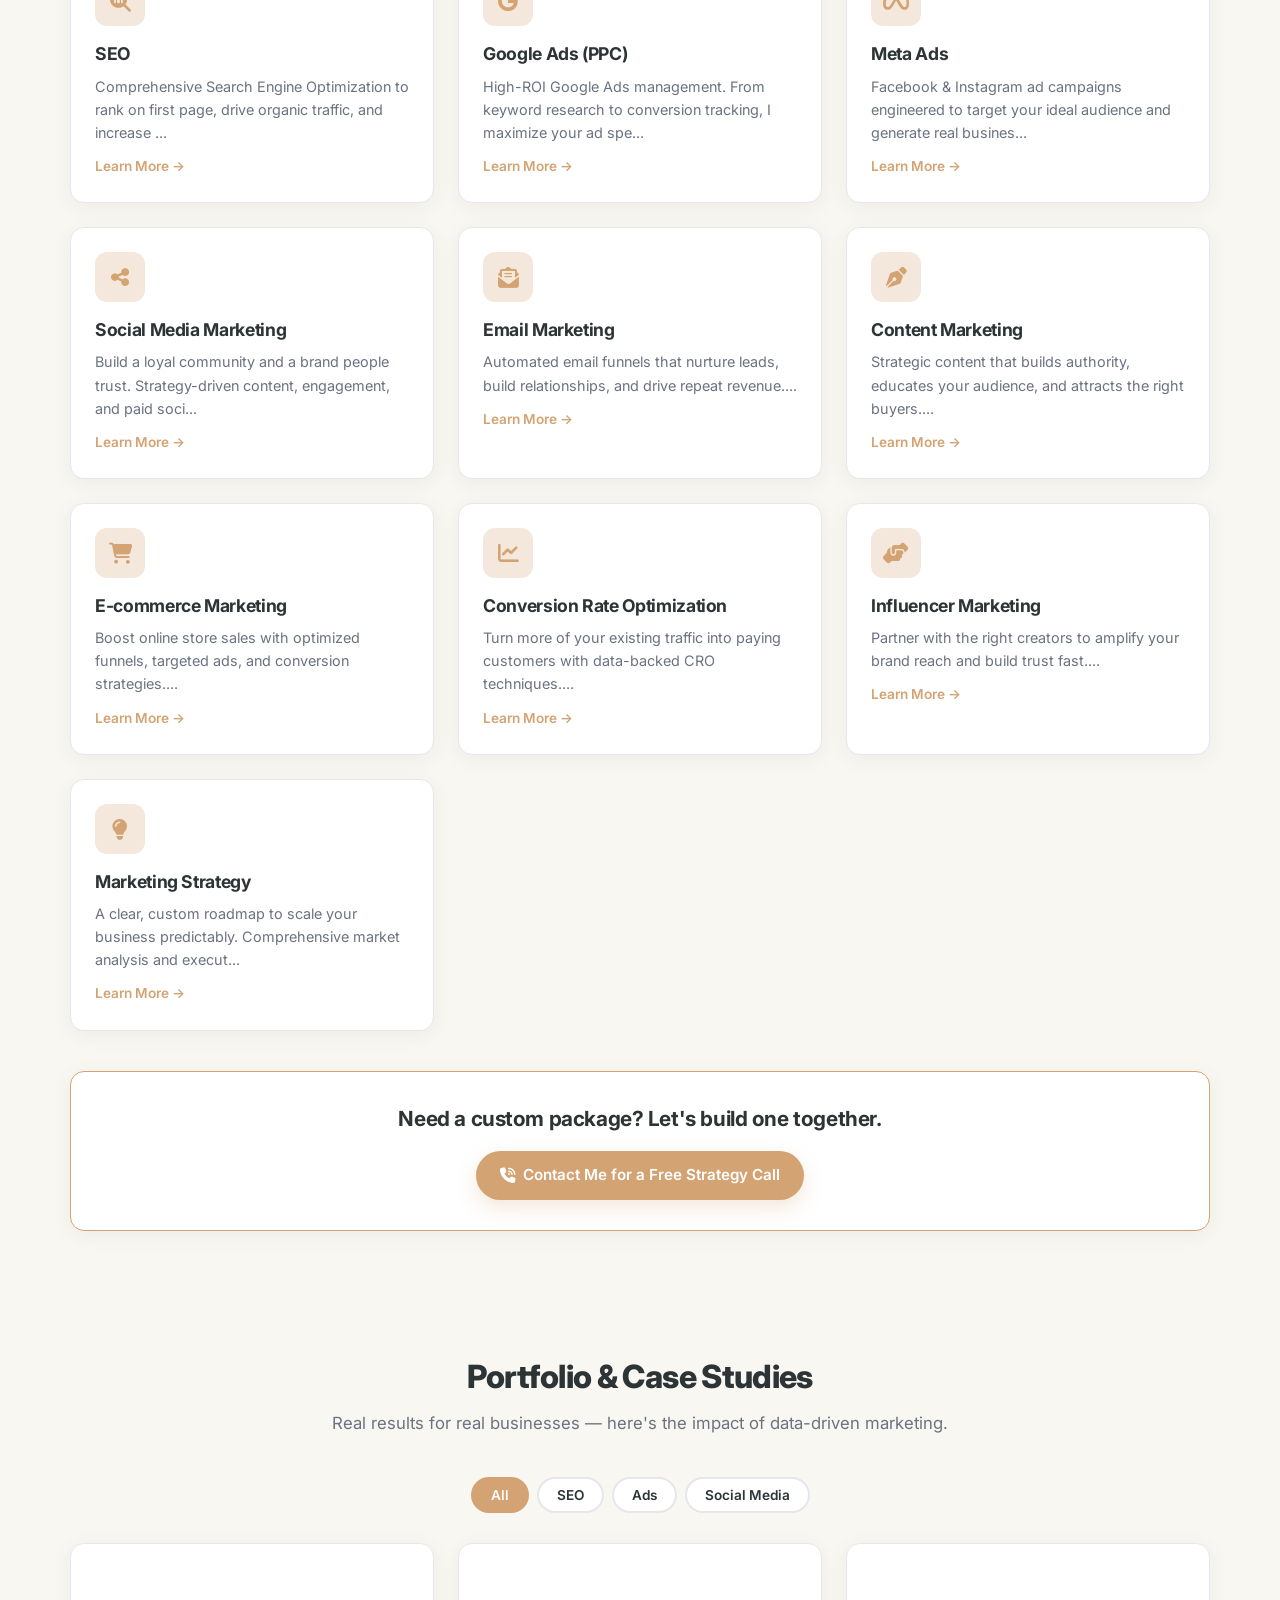
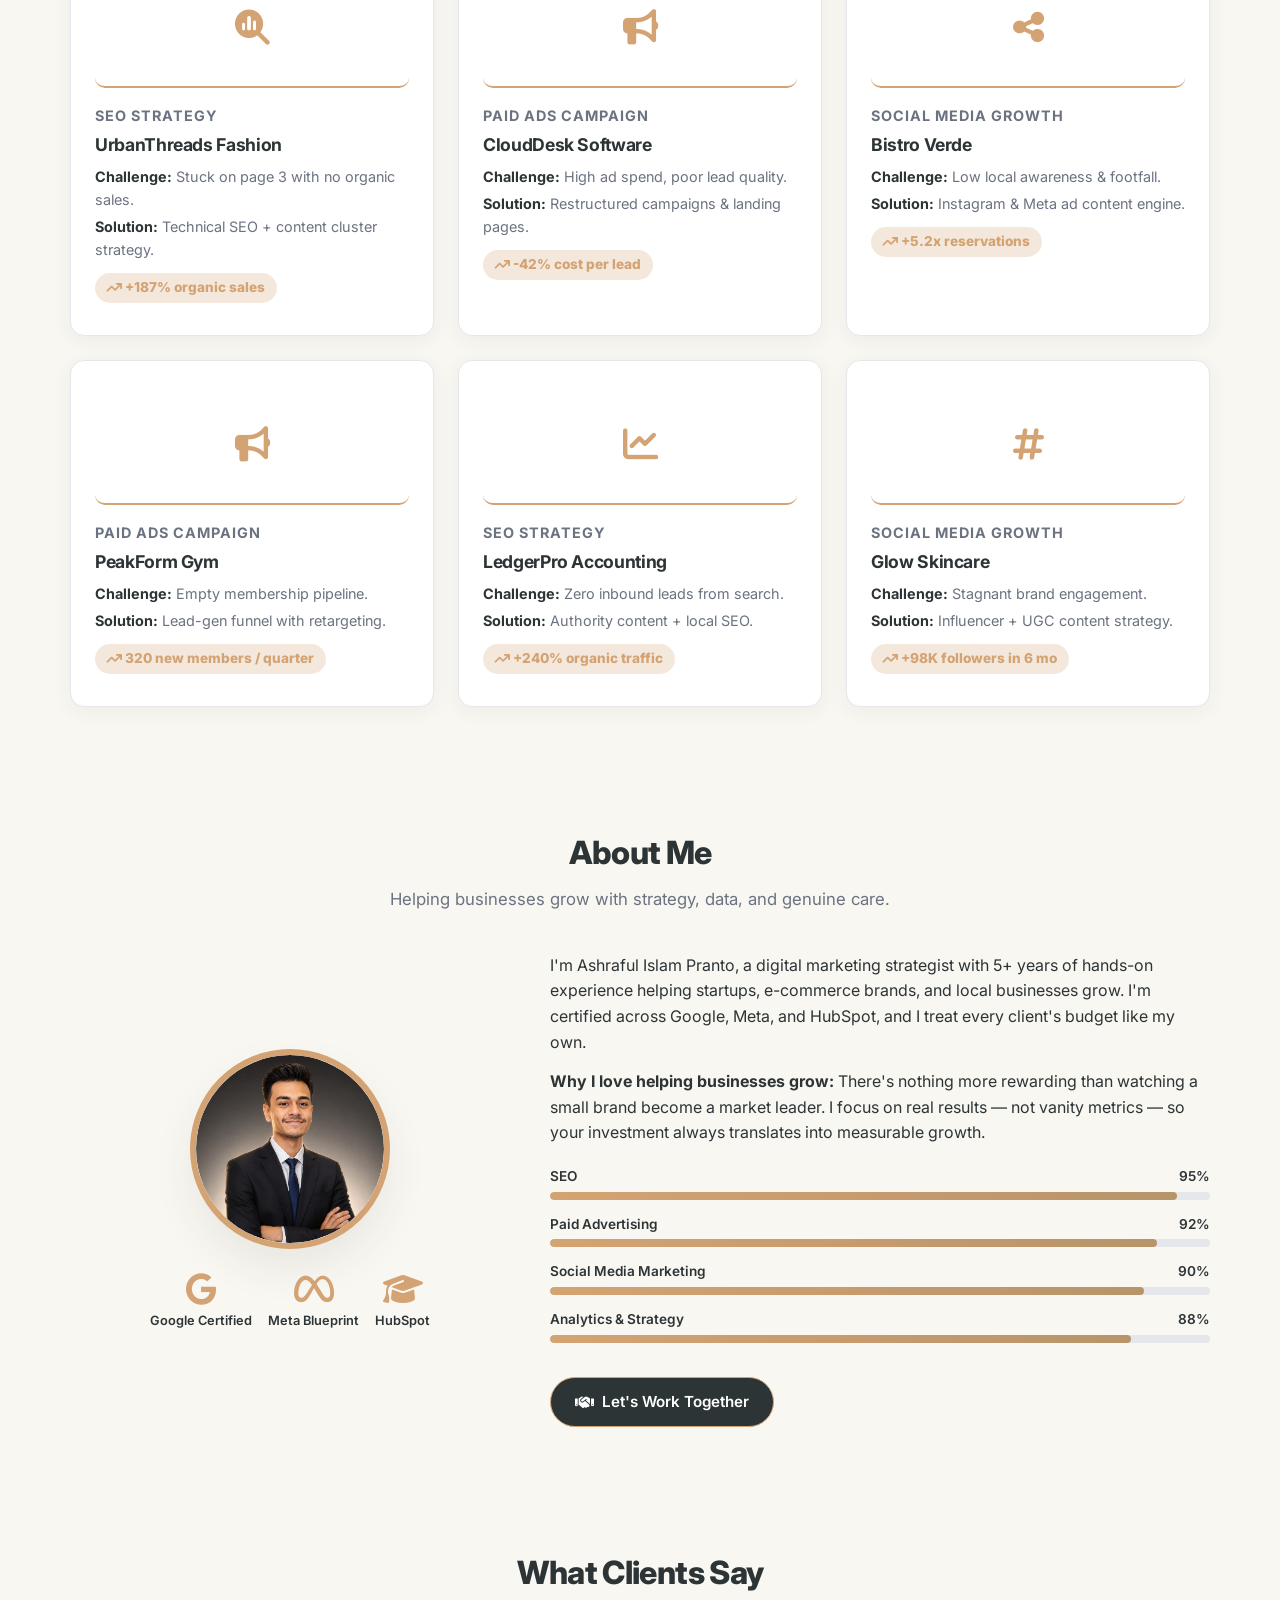
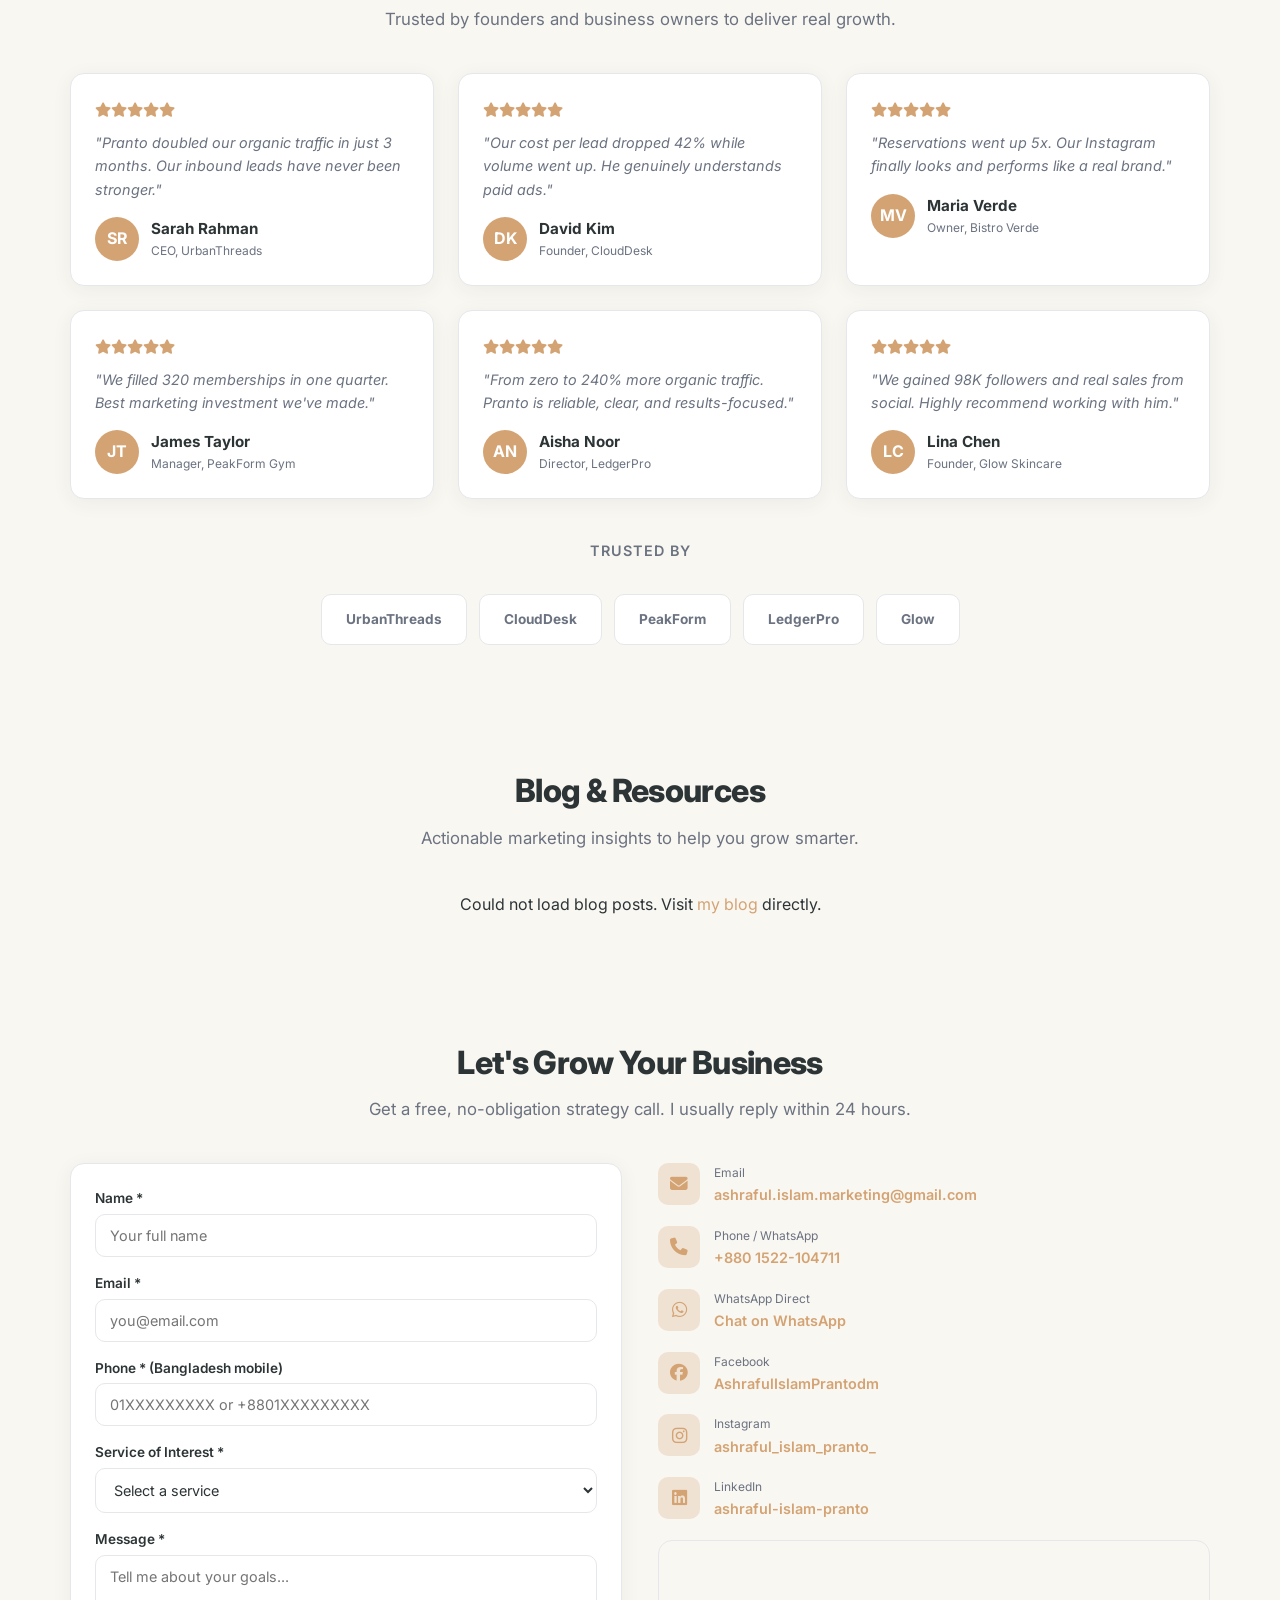
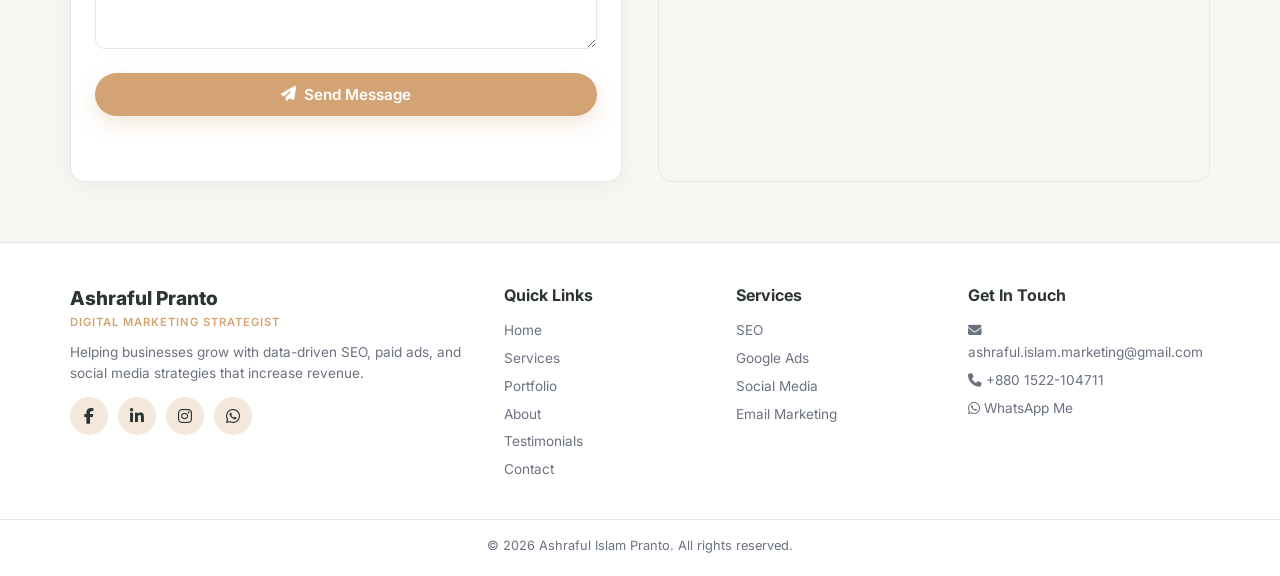
==== commit 58ecb0d4: "Update index.html" ====
--- a/index.html
+++ b/index.html
@@ -1,218 +1,349 @@
 <!DOCTYPE html>
 <html lang="en">
 <head>
-  <meta charset="UTF-8">
-  <meta name="viewport" content="width=device-width, initial-scale=1.0, user-scalable=yes">
-
-  <!-- Google Search Console & Analytics -->
+  
   <meta name="google-site-verification" content="nvrUctF0sS-aKxgaaxKG8uy8FGzDJHJICQPvp81l3d0" />
-  <script async src="https://www.googletagmanager.com/gtag/js?id=G-V41651DJJB"></script>
-  <script>
-    window.dataLayer = window.dataLayer || [];
-    function gtag(){ dataLayer.push(arguments); }
-    gtag('js', new Date());
-    gtag('config', 'G-V41651DJJB');
-  </script>
-  <script src="https://analytics.ahrefs.com/analytics.js" data-key="ue4CFGpUaT5i86k3zN888A" async></script>
-
-  <!-- Preconnect & Preload -->
-  <link rel="preconnect" href="https://fonts.googleapis.com">
-  <link rel="preconnect" href="https://fonts.gstatic.com" crossorigin>
-  <link rel="dns-prefetch" href="https://fonts.googleapis.com">
-  <link rel="dns-prefetch" href="https://cdnjs.cloudflare.com">
-
-  <!-- SEO Meta -->
-  <title>Ashraful Islam Pranto | Digital Marketing Strategist | SEO & Ads Expert in Bangladesh</title>
-  <meta name="description" content="Ashraful Islam Pranto: Digital marketing strategist specializing in SEO, Google Ads, Meta Ads, social media marketing. Free consultation for business growth in Bangladesh.">
-  <meta name="keywords" content="digital marketing Bangladesh, SEO expert Dhaka, Google Ads consultant, Facebook Ads manager, social media marketing, online advertising, lead generation, e-commerce marketing, Ashraful Islam Pranto">
-  <meta name="author" content="Ashraful Islam Pranto">
-  <meta name="robots" content="index, follow, max-snippet:-1, max-image-preview:large, max-video-preview:-1">
-  <link rel="canonical" href="https://ashrafulislampranto.com/">
-
-  <!-- Open Graph / Facebook -->
-  <meta property="og:type" content="website">
-  <meta property="og:url" content="https://ashrafulislampranto.com/">
-  <meta property="og:title" content="Ashraful Islam Pranto | Digital Marketing Strategist">
-  <meta property="og:description" content="SEO, Google Ads, Meta Ads, Social Media Marketing - grow your business with a certified strategist. Free consultation available.">
-  <!-- 🔧 পরিবর্তন: ডিফল্ট ইমেজ যোগ করা হয়েছে, কারণ og-image.jpg ফাইল নেই -->
-  <meta property="og:image" content="https://ashrafulislampranto.com/assets/default-og.jpg">
-
-  <!-- Twitter Card -->
-  <meta name="twitter:card" content="summary_large_image">
-  <meta name="twitter:title" content="Ashraful Islam Pranto | Digital Marketing Strategist">
-  <meta name="twitter:description" content="Expert in SEO, Google Ads, and social media. Drive measurable growth for your business.">
-  <meta name="twitter:image" content="https://ashrafulislampranto.com/assets/default-og.jpg">
-
-  <!-- JSON-LD (অপরিবর্তিত, কিন্তু aggregateRating স্ট্যাটিক – বাস্তব রিভিউ না থাকলে সরিয়ে ফেলতে পারেন) -->
-  <script type="application/ld+json">
-  {
-    "@context": "https://schema.org",
-    "@type": "LocalBusiness",
-    "name": "Ashraful Islam Pranto Digital Marketing",
-    "image": "https://ashrafulislampranto.com/profile.jpg",
-    "url": "https://ashrafulislampranto.com/",
-    "telephone": "+8801522104711",
-    "email": "ashraful.islam.marketing@gmail.com",
-    "address": {
-      "@type": "PostalAddress",
-      "addressLocality": "Dhaka",
-      "addressCountry": "BD"
-    },
-    "priceRange": "$$",
-    "description": "Digital marketing strategist offering SEO, Google Ads, Meta Ads, and social media marketing services in Bangladesh.",
-    "aggregateRating": {
-      "@type": "AggregateRating",
-      "ratingValue": "4.9",
-      "reviewCount": "50"
-    },
-    "areaServed": { "@type": "City", "name": "Dhaka" },
-    "hasOfferCatalog": {
-      "@type": "OfferCatalog",
-      "name": "Digital Marketing Services",
-      "itemListElement": [
-        { "@type": "Offer", "itemOffered": { "@type": "Service", "name": "SEO" } },
-        { "@type": "Offer", "itemOffered": { "@type": "Service", "name": "Google Ads" } },
-        { "@type": "Offer", "itemOffered": { "@type": "Service", "name": "Meta Ads" } },
-        { "@type": "Offer", "itemOffered": { "@type": "Service", "name": "Social Media Marketing" } }
-      ]
-    },
-    "potentialAction": {
-      "@type": "ReserveAction",
-      "target": {
-        "@type": "EntryPoint",
-        "urlTemplate": "https://wa.me/8801522104711?text=Hello%20Ashraful,%20I'm%20interested%20in%20a%20Free%20Strategy%20Call",
-        "actionPlatform": "http://schema.org/DesktopWebPlatform"
-      }
+  <!-- Google tag (gtag.js) -->
+<script async src="https://www.googletagmanager.com/gtag/js?id=G-V41651DJJB"></script>
+<script>
+  window.dataLayer = window.dataLayer || [];
+  function gtag(){dataLayer.push(arguments);}
+  gtag('js', new Date());
+
+  gtag('config', 'G-V41651DJJB');
+</script>
+<script src="https://analytics.ahrefs.com/analytics.js" data-key="ue4CFGpUaT5i86k3zN888A" async></script>
+<meta charset="UTF-8">
+<meta name="viewport" content="width=device-width, initial-scale=1.0, user-scalable=yes">
+
+<!-- Preconnect & Preload -->
+<link rel="preconnect" href="https://fonts.googleapis.com">
+<link rel="preconnect" href="https://fonts.gstatic.com" crossorigin>
+<link rel="preconnect" href="https://cdnjs.cloudflare.com">
+<link rel="dns-prefetch" href="https://fonts.googleapis.com">
+<link rel="dns-prefetch" href="https://cdnjs.cloudflare.com">
+
+<!-- SEO Meta Tags -->
+<title>Ashraful Islam Pranto | Digital Marketing Strategist | SEO & Ads Expert in Bangladesh</title>
+<meta name="description" content="Ashraful Islam Pranto: Digital marketing strategist specializing in SEO, Google Ads, Meta Ads, social media marketing. Free consultation for business growth in Bangladesh.">
+<meta name="keywords" content="digital marketing Bangladesh, SEO expert Dhaka, Google Ads consultant, Facebook Ads manager, social media marketing, online advertising, lead generation, e-commerce marketing, Ashraful Islam Pranto">
+<meta name="author" content="Ashraful Islam Pranto">
+<meta name="robots" content="index, follow, max-snippet:-1, max-image-preview:large, max-video-preview:-1">
+<meta name="revisit-after" content="3 days">
+<meta name="language" content="English">
+
+<!-- Canonical URL -->
+<link rel="canonical" href="https://ashrafulislampranto.com/">
+
+<!-- Open Graph / Facebook -->
+<meta property="og:type" content="website">
+<meta property="og:url" content="https://ashrafulislampranto.com/">
+<meta property="og:title" content="Ashraful Islam Pranto | Digital Marketing Strategist">
+<meta property="og:description" content="SEO, Google Ads, Meta Ads, Social Media Marketing - grow your business with a certified strategist. Free consultation available.">
+<meta property="og:image" content="https://ashrafulislampranto.com/og-image.jpg">
+
+<!-- Twitter Card -->
+<meta name="twitter:card" content="summary_large_image">
+<meta name="twitter:title" content="Ashraful Islam Pranto | Digital Marketing Strategist">
+<meta name="twitter:description" content="Expert in SEO, Google Ads, and social media. Drive measurable growth for your business.">
+<meta name="twitter:image" content="https://ashrafulislampranto.com/twitter-image.jpg">
+
+<!-- Geo Tags -->
+<meta name="geo.region" content="BD-13">
+<meta name="geo.placename" content="Dhaka, Bangladesh">
+<meta name="geo.position" content="23.7648276;90.3513774">
+<meta name="ICBM" content="23.7648276, 90.3513774">
+
+<!-- JSON-LD -->
+<script type="application/ld+json">
+{
+  "@context": "https://schema.org",
+  "@type": "LocalBusiness",
+  "name": "Ashraful Islam Pranto Digital Marketing",
+  "image": "https://ashrafulislampranto.com/profile.jpg",
+  "url": "https://ashrafulislampranto.com/",
+  "telephone": "+8801522104711",
+  "email": "ashraful.islam.marketing@gmail.com",
+  "address": {
+    "@type": "PostalAddress",
+    "addressLocality": "Dhaka",
+    "addressCountry": "BD"
+  },
+  "priceRange": "$$",
+  "description": "Digital marketing strategist offering SEO, Google Ads, Meta Ads, and social media marketing services in Bangladesh.",
+  "aggregateRating": {
+    "@type": "AggregateRating",
+    "ratingValue": "4.9",
+    "reviewCount": "50"
+  },
+  "areaServed": {
+    "@type": "City",
+    "name": "Dhaka"
+  },
+  "hasOfferCatalog": {
+    "@type": "OfferCatalog",
+    "name": "Digital Marketing Services",
+    "itemListElement": [
+      { "@type": "Offer", "itemOffered": { "@type": "Service", "name": "SEO" } },
+      { "@type": "Offer", "itemOffered": { "@type": "Service", "name": "Google Ads" } },
+      { "@type": "Offer", "itemOffered": { "@type": "Service", "name": "Meta Ads" } },
+      { "@type": "Offer", "itemOffered": { "@type": "Service", "name": "Social Media Marketing" } }
+    ]
+  },
+  "potentialAction": {
+    "@type": "ReserveAction",
+    "target": {
+      "@type": "EntryPoint",
+      "urlTemplate": "https://wa.me/8801522104711?text=Hello%20Ashraful,%20I'm%20interested%20in%20a%20Free%20Strategy%20Call",
+      "actionPlatform": "http://schema.org/DesktopWebPlatform"
     }
   }
-  </script>
-
-  <!-- ফন্ট ও আইকন -->
-  <link href="https://fonts.googleapis.com/css2?family=Inter:wght@400;500;600;700;800;900&display=swap" rel="stylesheet">
-  <link rel="stylesheet" href="https://cdnjs.cloudflare.com/ajax/libs/font-awesome/6.5.1/css/all.min.css">
-
-  <!-- স্টাইলশিট -->
-  <link rel="stylesheet" href="style.css">
+}
+</script>
+
+<link href="https://fonts.googleapis.com/css2?family=Inter:wght@400;500;600;700;800;900&display=swap" rel="stylesheet">
+<link rel="stylesheet" href="https://cdnjs.cloudflare.com/ajax/libs/font-awesome/6.5.1/css/all.min.css">
+
+<!-- External CSS file -->
+<link rel="stylesheet" href="style.css">
+
 </head>
-
 <body>
-  <!-- HEADER (অপরিবর্তিত) -->
-  <header>
-    <nav class="nav">
-      <a href="#home" class="logo">
-        <span class="name">Ashraful Islam Pranto</span>
-        <span class="tag">Digital Marketing Strategist</span>
-      </a>
-      <div class="nav-right">
-        <ul class="nav-links" id="navLinks">
-          <li><a href="#home">Home</a></li>
-          <li><a href="#services">Services</a></li>
-          <li><a href="#portfolio">Portfolio</a></li>
-          <li><a href="#about">About</a></li>
-          <li><a href="#testimonials">Testimonials</a></li>
-          <li><a href="#blog">Blog</a></li>
-          <li><a href="#contact">Contact</a></li>
-        </ul>
-        <button class="dark-mode-nav-btn" id="darkModeToggle" aria-label="Dark/Light mode"><i class="fa-solid fa-moon"></i></button>
-        <button class="hamburger" id="hamburger" aria-label="Menu"><i class="fa-solid fa-bars"></i></button>
-      </div>
-    </nav>
-  </header>
-
-  <main>
-    <!-- HERO (অপরিবর্তিত) -->
-    <section class="hero" id="home">
-      <div class="container hero-grid">
-        <div>
-          <h1>Hi, I'm <span>Ashraful Islam Pranto</span> – Your Digital Growth Partner</h1>
-          <p class="sub">Data-driven SEO, paid ads & social media strategies that actually increase revenue.</p>
-          <div class="hero-cta">
-            <a href="#contact" class="btn btn-primary"><i class="fa-solid fa-rocket"></i> Get Free Consultation</a>
-            <a href="#services" class="btn btn-outline">View Services</a>
+<header>
+  <nav class="nav">
+    <a href="#home" class="logo">
+      <span class="name">Ashraful Islam Pranto</span>
+      <span class="tag">Digital Marketing Strategist</span>
+    </a>
+    <div class="nav-right">
+      <ul class="nav-links" id="navLinks">
+        <li><a href="#home">Home</a></li>
+        <li><a href="#services">Services</a></li>
+        <li><a href="#portfolio">Portfolio</a></li>
+        <li><a href="#about">About</a></li>
+        <li><a href="#testimonials">Testimonials</a></li>
+        <li><a href="#blog">Blog</a></li>
+        <li><a href="#contact">Contact</a></li>
+      </ul>
+      <button class="dark-mode-nav-btn" id="darkModeToggle" aria-label="Dark/Light mode"><i class="fa-solid fa-moon"></i></button>
+      <button class="hamburger" id="hamburger" aria-label="Menu"><i class="fa-solid fa-bars"></i></button>
+    </div>
+  </nav>
+</header>
+
+<main>
+<section class="hero" id="home">
+  <div class="container hero-grid">
+    <div>
+      <h1>Hi, I'm <span>Ashraful Islam Pranto</span> – Your Digital Growth Partner</h1>
+      <p class="sub">Data-driven SEO, paid ads & social media strategies that actually increase revenue.</p>
+      <div class="hero-cta">
+        <a href="#contact" class="btn btn-primary"><i class="fa-solid fa-rocket"></i> Get Free Consultation</a>
+        <a href="#services" class="btn btn-outline">View Services</a>
+      </div>
+    </div>
+    <div class="hero-photo">
+      <div class="photo-circle">
+        <img src="AshrafulIslamPranto.jpeg" alt="Ashraful Islam Pranto" style="width:150%; height:100%; object-fit:cover; border-radius:50%;">
+      </div>
+    </div>
+  </div>
+</section>
+
+<section class="bg-alt">
+  <div class="container">
+    <h2 class="section-title">What I Help You With</h2>
+    <p class="section-sub">Full-service digital marketing focused on one thing: measurable growth.</p>
+    <div class="grid grid-3">
+      <div class="card"><div class="icon"><i class="fa-solid fa-magnifying-glass-chart"></i></div><h3>SEO</h3><p>Rank on Google's first page and stay there with sustainable, white-hat SEO.</p></div>
+      <div class="card"><div class="icon"><i class="fa-solid fa-bullhorn"></i></div><h3>Paid Ads</h3><p>High-ROI Google & Meta ad campaigns that turn clicks into customers.</p></div>
+      <div class="card"><div class="icon"><i class="fa-solid fa-share-nodes"></i></div><h3>Social Media</h3><p>Build a loyal audience and a brand people trust and buy from.</p></div>
+      <div class="card"><div class="icon"><i class="fa-solid fa-envelope-open-text"></i></div><h3>Email Marketing</h3><p>Automated funnels that nurture leads and drive repeat revenue.</p></div>
+    </div>
+    <div class="banner">
+      <h3>Limited free consultation slots this month — claim yours.</h3>
+      <a href="#" id="openStrategyModalBtn" class="btn btn-primary"><i class="fa-solid fa-calendar-check"></i> Book My Free Strategy Call</a>
+    </div>
+  </div>
+</section>
+
+<section id="services">
+  <div class="container">
+    <h2 class="section-title">Services</h2>
+    <p class="section-sub">Benefit-driven digital marketing services — everything you need to grow online.</p>
+    <div class="grid grid-3" id="servicesGrid"></div>
+    <div class="banner">
+      <h3>Need a custom package? Let's build one together.</h3>
+      <a href="#contact" class="btn btn-primary"><i class="fa-solid fa-phone-volume"></i> Contact Me for a Free Strategy Call</a>
+    </div>
+  </div>
+</section>
+
+<section id="portfolio" class="bg-alt">
+  <div class="container">
+    <h2 class="section-title">Portfolio & Case Studies</h2>
+    <p class="section-sub">Real results for real businesses — here's the impact of data-driven marketing.</p>
+    <div class="filters">
+      <button class="filter-btn active" data-filter="all">All</button>
+      <button class="filter-btn" data-filter="seo">SEO</button>
+      <button class="filter-btn" data-filter="ads">Ads</button>
+      <button class="filter-btn" data-filter="social">Social Media</button>
+    </div>
+    <div class="grid grid-3" id="caseGrid"></div>
+  </div>
+</section>
+
+<section id="about">
+  <div class="container">
+    <h2 class="section-title">About Me</h2>
+    <p class="section-sub">Helping businesses grow with strategy, data, and genuine care.</p>
+    <div class="about-grid">
+      <div>
+       <div class="about-photo">
+  <img src="AshrafulIslamPranto.jpeg" alt="Ashraful Islam Pranto About" style="width:150%; height:100%; object-fit:cover; border-radius:50%;">
+</div>
+        <div class="certs">
+          <div class="cert"><i class="fa-brands fa-google"></i>Google Certified</div>
+          <div class="cert"><i class="fa-brands fa-meta"></i>Meta Blueprint</div>
+          <div class="cert"><i class="fa-solid fa-graduation-cap"></i>HubSpot</div>
+        </div>
+      </div>
+      <div>
+        <p style="margin-bottom:14px">I'm Ashraful Islam Pranto, a digital marketing strategist with 5+ years of hands-on experience helping startups, e-commerce brands, and local businesses grow. I'm certified across Google, Meta, and HubSpot, and I treat every client's budget like my own.</p>
+        <p style="margin-bottom:20px"><b>Why I love helping businesses grow:</b> There's nothing more rewarding than watching a small brand become a market leader. I focus on real results — not vanity metrics — so your investment always translates into measurable growth.</p>
+        <div class="skill"><div class="skill-head"><span>SEO</span><span>95%</span></div><div class="bar"><span style="width:0%"></span></div></div>
+        <div class="skill"><div class="skill-head"><span>Paid Advertising</span><span>92%</span></div><div class="bar"><span style="width:0%"></span></div></div>
+        <div class="skill"><div class="skill-head"><span>Social Media Marketing</span><span>90%</span></div><div class="bar"><span style="width:0%"></span></div></div>
+        <div class="skill"><div class="skill-head"><span>Analytics & Strategy</span><span>88%</span></div><div class="bar"><span style="width:0%"></span></div></div>
+        <a href="#contact" class="btn btn-dark" style="margin-top:20px"><i class="fa-solid fa-handshake"></i> Let's Work Together</a>
+      </div>
+    </div>
+  </div>
+</section>
+
+<section id="testimonials" class="bg-alt">
+  <div class="container">
+    <h2 class="section-title">What Clients Say</h2>
+    <p class="section-sub">Trusted by founders and business owners to deliver real growth.</p>
+    <div class="grid grid-3">
+      <div class="card"><div class="stars"><i class="fa-solid fa-star"></i><i class="fa-solid fa-star"></i><i class="fa-solid fa-star"></i><i class="fa-solid fa-star"></i><i class="fa-solid fa-star"></i></div>
+        <p class="quote">"Pranto doubled our organic traffic in just 3 months. Our inbound leads have never been stronger."</p>
+        <div class="t-person"><div class="t-avatar">SR</div><div><div class="nm">Sarah Rahman</div><div class="rl">CEO, UrbanThreads</div></div></div></div>
+      <div class="card"><div class="stars"><i class="fa-solid fa-star"></i><i class="fa-solid fa-star"></i><i class="fa-solid fa-star"></i><i class="fa-solid fa-star"></i><i class="fa-solid fa-star"></i></div>
+        <p class="quote">"Our cost per lead dropped 42% while volume went up. He genuinely understands paid ads."</p>
+        <div class="t-person"><div class="t-avatar">DK</div><div><div class="nm">David Kim</div><div class="rl">Founder, CloudDesk</div></div></div></div>
+      <div class="card"><div class="stars"><i class="fa-solid fa-star"></i><i class="fa-solid fa-star"></i><i class="fa-solid fa-star"></i><i class="fa-solid fa-star"></i><i class="fa-solid fa-star"></i></div>
+        <p class="quote">"Reservations went up 5x. Our Instagram finally looks and performs like a real brand."</p>
+        <div class="t-person"><div class="t-avatar">MV</div><div><div class="nm">Maria Verde</div><div class="rl">Owner, Bistro Verde</div></div></div></div>
+      <div class="card"><div class="stars"><i class="fa-solid fa-star"></i><i class="fa-solid fa-star"></i><i class="fa-solid fa-star"></i><i class="fa-solid fa-star"></i><i class="fa-solid fa-star"></i></div>
+        <p class="quote">"We filled 320 memberships in one quarter. Best marketing investment we've made."</p>
+        <div class="t-person"><div class="t-avatar">JT</div><div><div class="nm">James Taylor</div><div class="rl">Manager, PeakForm Gym</div></div></div></div>
+      <div class="card"><div class="stars"><i class="fa-solid fa-star"></i><i class="fa-solid fa-star"></i><i class="fa-solid fa-star"></i><i class="fa-solid fa-star"></i><i class="fa-solid fa-star"></i></div>
+        <p class="quote">"From zero to 240% more organic traffic. Pranto is reliable, clear, and results-focused."</p>
+        <div class="t-person"><div class="t-avatar">AN</div><div><div class="nm">Aisha Noor</div><div class="rl">Director, LedgerPro</div></div></div></div>
+      <div class="card"><div class="stars"><i class="fa-solid fa-star"></i><i class="fa-solid fa-star"></i><i class="fa-solid fa-star"></i><i class="fa-solid fa-star"></i><i class="fa-solid fa-star"></i></div>
+        <p class="quote">"We gained 98K followers and real sales from social. Highly recommend working with him."</p>
+        <div class="t-person"><div class="t-avatar">LC</div><div><div class="nm">Lina Chen</div><div class="rl">Founder, Glow Skincare</div></div></div></div>
+    </div>
+    <h3 style="text-align:center;margin-top:40px;color:var(--text-muted);font-weight:600;font-size:.9rem;letter-spacing:1px;text-transform:uppercase">Trusted By</h3>
+    <div class="logos">
+      <div class="logo-box">UrbanThreads</div><div class="logo-box">CloudDesk</div>
+      <div class="logo-box">PeakForm</div><div class="logo-box">LedgerPro</div><div class="logo-box">Glow</div>
+    </div>
+  </div>
+</section>
+
+<section id="blog">
+  <div class="container">
+    <h2 class="section-title">Blog & Resources</h2>
+    <p class="section-sub">Actionable marketing insights to help you grow smarter.</p>
+    <div class="grid grid-3" id="blogGrid"><div style="text-align:center; grid-column: span 3;">Loading latest insights from my blog...</div></div>
+  </div>
+</section>
+
+<section id="contact" class="bg-alt">
+  <div class="container">
+    <h2 class="section-title">Let's Grow Your Business</h2>
+    <p class="section-sub">Get a free, no-obligation strategy call. I usually reply within 24 hours.</p>
+    <div class="contact-grid">
+      <div class="card">
+        <form id="contactForm" method="POST">
+          <div class="form-group"><label>Name *</label><input type="text" id="name" required placeholder="Your full name"></div>
+          <div class="form-group"><label>Email *</label><input type="email" id="email" required placeholder="you@email.com"></div>
+          <div class="form-group"><label>Phone * (Bangladesh mobile)</label><input type="tel" id="phone" required placeholder="01XXXXXXXXX or +8801XXXXXXXXX"></div>
+          <div class="form-group"><label>Service of Interest *</label>
+            <select id="service" required>
+              <option value="">Select a service</option>
+              <option>SEO</option><option>Google Ads</option><option>Meta Ads</option>
+              <option>Social Media Marketing</option><option>Email Marketing</option>
+              <option>Content Marketing</option><option>E-commerce Marketing</option>
+              <option>Conversion Optimization</option><option>Marketing Strategy</option><option>Other</option>
+            </select>
           </div>
+          <div class="form-group"><label>Message *</label><textarea id="message" rows="4" required placeholder="Tell me about your goals..."></textarea></div>
+          <div style="display:none;"><input type="text" name="_gotcha" id="honeypot" value=""></div>
+          <button type="submit" class="btn btn-primary" style="width:100%;justify-content:center"><i class="fa-solid fa-paper-plane"></i> Send Message</button>
+          <div class="error-msg" id="formErrorMsg"></div>
+          <div class="success-msg" id="successMsg"><i class="fa-solid fa-circle-check"></i> Thank you! Your message has been sent. I'll get back to you within 24 hours.</div>
+        </form>
+      </div>
+      <div>
+        <div class="info-item"><i class="fa-solid fa-envelope"></i><div><div class="lbl">Email</div><a class="val" href="mailto:ashraful.islam.marketing@gmail.com">ashraful.islam.marketing@gmail.com</a></div></div>
+        <div class="info-item"><i class="fa-solid fa-phone"></i><div><div class="lbl">Phone / WhatsApp</div><a class="val" href="tel:+8801522104711">+880 1522-104711</a></div></div>
+        <div class="info-item"><i class="fa-brands fa-whatsapp"></i><div><div class="lbl">WhatsApp Direct</div><a class="val" href="https://wa.me/8801522104711" target="_blank">Chat on WhatsApp</a></div></div>
+        <div class="info-item"><i class="fa-brands fa-facebook"></i><div><div class="lbl">Facebook</div><a class="val" href="https://www.facebook.com/AshrafulIslamPrantodm" target="_blank">AshrafulIslamPrantodm</a></div></div>
+        <div class="info-item"><i class="fa-brands fa-instagram"></i><div><div class="lbl">Instagram</div><a class="val" href="https://www.instagram.com/ashraful_islam_pranto_" target="_blank">ashraful_islam_pranto_</a></div></div>
+        <div class="info-item"><i class="fa-brands fa-linkedin"></i><div><div class="lbl">LinkedIn</div><a class="val" href="https://www.linkedin.com/in/ashraful-islam-pranto-385705415" target="_blank">ashraful-islam-pranto</a></div></div>
+        <div class="map-box">
+          <iframe src="https://www.google.com/maps/embed?pb=!1m18!1m12!1m3!1d3650.8379!2d90.3488025!3d23.7648276!2m3!1f0!2f0!3f0!3m2!1i1024!2i768!4f13.1!3m3!1m2!1s0x3755bf527511498d%3A0x188e25f5d8dc1b43!2sAshraful%20Islam%20Pranto%20Digital%20Marketing!5e0!3m2!1sen!2sbd!4v1710000000000!5m2!1sen!2sbd" 
+            title="Ashraful Islam Pranto Digital Marketing" loading="lazy" style="width:100%; height:240px; border:0;" allowfullscreen></iframe>
         </div>
-        <div class="hero-photo">
-          <div class="photo-circle">
-            <img src="AshrafulIslamPranto.jpeg" alt="Ashraful Islam Pranto" style="width:150%; height:100%; object-fit:cover; border-radius:50%;">
-          </div>
-        </div>
-      </div>
-    </section>
-
-    <!-- অন্যান্য সেকশন (অপরিবর্তিত, শুধু মডাল বাটনের href ঠিক করা হয়েছে) -->
-    <section class="bg-alt">
-      <div class="container">
-        <h2 class="section-title">What I Help You With</h2>
-        <p class="section-sub">Full-service digital marketing focused on one thing: measurable growth.</p>
-        <div class="grid grid-3">
-          <div class="card"><div class="icon"><i class="fa-solid fa-magnifying-glass-chart"></i></div><h3>SEO</h3><p>Rank on Google's first page and stay there with sustainable, white-hat SEO.</p></div>
-          <div class="card"><div class="icon"><i class="fa-solid fa-bullhorn"></i></div><h3>Paid Ads</h3><p>High-ROI Google & Meta ad campaigns that turn clicks into customers.</p></div>
-          <div class="card"><div class="icon"><i class="fa-solid fa-share-nodes"></i></div><h3>Social Media</h3><p>Build a loyal audience and a brand people trust and buy from.</p></div>
-          <div class="card"><div class="icon"><i class="fa-solid fa-envelope-open-text"></i></div><h3>Email Marketing</h3><p>Automated funnels that nurture leads and drive repeat revenue.</p></div>
-        </div>
-        <div class="banner">
-          <h3>Limited free consultation slots this month — claim yours.</h3>
-          <!-- 🔧 পরিবর্তন: href="#" এর বদলে javascript:void(0) ব্যবহার করা হয়েছে, যাতে পেজ টপে না যায় -->
-          <a href="javascript:void(0)" id="openStrategyModalBtn" class="btn btn-primary"><i class="fa-solid fa-calendar-check"></i> Book My Free Strategy Call</a>
-        </div>
-      </div>
-    </section>
-
-    <!-- SERVICES, PORTFOLIO, ABOUT, TESTIMONIALS, BLOG সব অপরিবর্তিত (কারণ সেগুলো JS দিয়ে ডাইনামিক) -->
-
-    <!-- CONTACT ফর্মে হানিপট ফিল্ডের নাম ও আইডি ঠিক করা হয়েছে -->
-    <section id="contact" class="bg-alt">
-      <div class="container">
-        <h2 class="section-title">Let's Grow Your Business</h2>
-        <p class="section-sub">Get a free, no-obligation strategy call. I usually reply within 24 hours.</p>
-        <div class="contact-grid">
-          <div class="card">
-            <form id="contactForm" method="POST">
-              <div class="form-group"><label>Name *</label><input type="text" id="name" required placeholder="Your full name"></div>
-              <div class="form-group"><label>Email *</label><input type="email" id="email" required placeholder="you@email.com"></div>
-              <div class="form-group"><label>Phone * (Bangladesh mobile)</label><input type="tel" id="phone" required placeholder="01XXXXXXXXX or +8801XXXXXXXXX"></div>
-              <div class="form-group"><label>Service of Interest *</label>
-                <select id="service" required>
-                  <option value="">Select a service</option>
-                  <option>SEO</option><option>Google Ads</option><option>Meta Ads</option>
-                  <option>Social Media Marketing</option><option>Email Marketing</option>
-                  <option>Content Marketing</option><option>E-commerce Marketing</option>
-                  <option>Conversion Optimization</option><option>Marketing Strategy</option><option>Other</option>
-                </select>
-              </div>
-              <div class="form-group"><label>Message *</label><textarea id="message" rows="4" required placeholder="Tell me about your goals..."></textarea></div>
-              <!-- 🔧 পরিবর্তন: হানিপট ফিল্ডের নাম ও আইডি 'honeypot' করা হয়েছে, আগে নাম ছিল _gotcha কিন্তু স্ক্রিপ্টে honeypot চেক করত -->
-              <div style="display:none;"><input type="text" name="honeypot" id="honeypot" value=""></div>
-              <button type="submit" class="btn btn-primary" style="width:100%;justify-content:center"><i class="fa-solid fa-paper-plane"></i> Send Message</button>
-              <div class="error-msg" id="formErrorMsg"></div>
-              <div class="success-msg" id="successMsg"><i class="fa-solid fa-circle-check"></i> Thank you! Your message has been sent. I'll get back to you within 24 hours.</div>
-            </form>
-          </div>
-          <div><!-- কন্টাক্ট ইনফো (অপরিবর্তিত) --></div>
-        </div>
-      </div>
-    </section>
-  </main>
-
-  <!-- FOOTER, WHATSAPP FLOAT, TOTOP, MODAL (অপরিবর্তিত) -->
-
-  <div id="strategyModal" class="modal">
-    <div class="modal-content">
-      <span class="close-modal">&times;</span>
-      <div style="text-align:center;">
-        <i class="fa-solid fa-calendar-check" style="font-size:2.8rem; color:var(--gold); margin-bottom:12px;"></i>
-        <h2>Let's Grow Your Business</h2>
-        <p>Choose your preferred way to connect. I'm here to help you scale!</p>
-        <div class="booking-buttons">
-          <a href="https://wa.me/8801522104711?text=Hello%20Ashraful,%20I'm%20interested%20in%20a%20Free%20Strategy%20Call%20regarding%20my%20business%20growth." class="btn btn-primary" style="flex:1;"><i class="fa-brands fa-whatsapp"></i> WhatsApp Call</a>
-          <a href="tel:+8801522104711" class="btn btn-outline" style="background:var(--gold); color:#fff; border:none; flex:1;"><i class="fa-solid fa-phone"></i> Phone Call</a>
-        </div>
-        <p style="margin-top:16px; font-size:.8rem; color:var(--text-muted);">Both options reach me directly. Let's discuss your marketing goals!</p>
-      </div>
-    </div>
-  </div>
-
-  <!-- জাভাস্ক্রিপ্ট -->
-  <script src="script.js"></script>
+      </div>
+    </div>
+  </div>
+</section>
+</main>
+
+<footer>
+  <div class="container footer-grid">
+    <div class="f-logo">
+      <div class="name">Ashraful Pranto</div>
+      <div class="tag">Digital Marketing Strategist</div>
+      <p style="margin-top:10px;font-size:.85rem">Helping businesses grow with data-driven SEO, paid ads, and social media strategies that increase revenue.</p>
+      <div class="f-social">
+        <a href="https://www.facebook.com/AshrafulIslamPrantodm" target="_blank" aria-label="Facebook"><i class="fa-brands fa-facebook-f"></i></a>
+        <a href="https://www.linkedin.com/in/ashraful-islam-pranto-385705415" target="_blank" aria-label="LinkedIn"><i class="fa-brands fa-linkedin-in"></i></a>
+        <a href="https://www.instagram.com/ashraful_islam_pranto_" target="_blank" aria-label="Instagram"><i class="fa-brands fa-instagram"></i></a>
+        <a href="https://wa.me/8801522104711" aria-label="WhatsApp"><i class="fa-brands fa-whatsapp"></i></a>
+      </div>
+    </div>
+    <div><h4>Quick Links</h4><ul><li><a href="#home">Home</a></li><li><a href="#services">Services</a></li><li><a href="#portfolio">Portfolio</a></li><li><a href="#about">About</a></li><li><a href="#testimonials">Testimonials</a></li><li><a href="#contact">Contact</a></li></ul></div>
+    <div><h4>Services</h4><ul><li><a href="#services">SEO</a></li><li><a href="#services">Google Ads</a></li><li><a href="#services">Social Media</a></li><li><a href="#services">Email Marketing</a></li></ul></div>
+    <div><h4>Get In Touch</h4><ul><li><i class="fa-solid fa-envelope"></i> ashraful.islam.marketing@gmail.com</li><li><i class="fa-solid fa-phone"></i> +880 1522-104711</li><li><i class="fa-brands fa-whatsapp"></i> <a href="https://wa.me/8801522104711">WhatsApp Me</a></li></ul></div>
+  </div>
+  <div class="copyright">© <span id="currentYear"></span> Ashraful Islam Pranto. All rights reserved.</div>
+</footer>
+
+<a href="https://wa.me/8801522104711" class="whatsapp-float" target="_blank" aria-label="WhatsApp"><i class="fa-brands fa-whatsapp"></i></a>
+<button class="totop" id="toTop" aria-label="Back to top"><i class="fa-solid fa-arrow-up"></i></button>
+
+<div id="strategyModal" class="modal">
+  <div class="modal-content">
+    <span class="close-modal">&times;</span>
+    <div style="text-align:center;">
+      <i class="fa-solid fa-calendar-check" style="font-size:2.8rem; color:var(--gold); margin-bottom:12px;"></i>
+      <h2>Let's Grow Your Business</h2>
+      <p>Choose your preferred way to connect. I'm here to help you scale!</p>
+      <div class="booking-buttons">
+        <a href="https://wa.me/8801522104711?text=Hello%20Ashraful,%20I'm%20interested%20in%20a%20Free%20Strategy%20Call%20regarding%20my%20business%20growth." class="btn btn-primary" style="flex:1;"><i class="fa-brands fa-whatsapp"></i> WhatsApp Call</a>
+        <a href="tel:+8801522104711" class="btn btn-outline" style="background:var(--gold); color:#fff; border:none; flex:1;"><i class="fa-solid fa-phone"></i> Phone Call</a>
+      </div>
+      <p style="margin-top:16px; font-size:.8rem; color:var(--text-muted);">Both options reach me directly. Let's discuss your marketing goals!</p>
+    </div>
+  </div>
+</div>
+
+<!-- External JavaScript file -->
+<script src="script.js"></script>
 </body>
 </html>
--- a/style.css
+++ b/style.css
@@ -1,3 +1,4 @@
+/* ---------- গ্লোবাল রিসেট ও ভেরিয়েবল ---------- */
 html, body {
   overflow-x: hidden;
   max-width: 100%;
@@ -10,7 +11,7 @@
   --gold: #D4A373;
   --pale-green: #E9EDC9;
   --white: #FFFFFF;
-  --offwhite: #F9F7F2;
+  --offwhite: #F9F7F2;     /* ডুপ্লিকেট, কিন্তু রেখেছি কারণ পুরনো কোডে ব্যবহার থাকতে পারে */
   --text-dark: #2D3436;
   --text-muted: #6B7280;
   --border: #E5E7EB;
@@ -22,6 +23,7 @@
   --surface-elevated: #FFFFFF;
   --gold-soft: rgba(212, 163, 115, 0.25);
 }
+
 body.dark {
   --bg-warm: #1E1E1E;
   --charcoal: #E5E7EB;
@@ -40,19 +42,61 @@
   --surface-elevated: #3A3A3A;
   --gold-soft: rgba(212, 163, 115, 0.35);
 }
-*{margin:0;padding:0;box-sizing:border-box}
-html{scroll-behavior:smooth}
-body{font-family:'Inter',sans-serif;background:var(--bg-warm);color:var(--text-dark);line-height:1.6;transition:background 0.3s, color 0.2s}
-a{text-decoration:none;color:inherit}
-img{max-width:100%;height:auto}
-.container{max-width:1180px;margin:0 auto;padding:0 20px}
-section{padding:60px 0;scroll-margin-top:72px}
-h1,h2,h3{font-family:'Inter',sans-serif;font-weight:700;letter-spacing:-0.02em;color:var(--text-dark)}
-body.dark h1, body.dark h2, body.dark h3{color:var(--charcoal)}
-h2.section-title{font-size:2rem;font-weight:800;text-align:center;margin-bottom:8px}
-.section-sub{text-align:center;color:var(--text-muted);max-width:620px;margin:0 auto 40px;font-size:1.05rem}
-
-/* Skeleton */
+
+* {
+  margin: 0;
+  padding: 0;
+  box-sizing: border-box;
+}
+html {
+  scroll-behavior: smooth;
+}
+body {
+  font-family: 'Inter', sans-serif;
+  background: var(--bg-warm);
+  color: var(--text-dark);
+  line-height: 1.6;
+  transition: background 0.3s, color 0.2s;
+}
+
+/* ---------- ইউটিলিটি ---------- */
+a { text-decoration: none; color: inherit; }
+img { max-width: 100%; height: auto; }
+.container {
+  max-width: 1180px;
+  margin: 0 auto;
+  padding: 0 20px;
+}
+section {
+  padding: 60px 0;
+  scroll-margin-top: 72px;
+}
+h1, h2, h3 {
+  font-family: 'Inter', sans-serif;
+  font-weight: 700;
+  letter-spacing: -0.02em;
+  color: var(--text-dark);
+}
+body.dark h1,
+body.dark h2,
+body.dark h3 {
+  color: var(--charcoal);  /* ডার্ক মোডে হালকা কালার */
+}
+h2.section-title {
+  font-size: 2rem;
+  font-weight: 800;
+  text-align: center;
+  margin-bottom: 8px;
+}
+.section-sub {
+  text-align: center;
+  color: var(--text-muted);
+  max-width: 620px;
+  margin: 0 auto 40px;
+  font-size: 1.05rem;
+}
+
+/* ---------- স্কেলেটন লোডার ---------- */
 .skeleton {
   background: linear-gradient(90deg, #e0e0e0 25%, #f0f0f0 50%, #e0e0e0 75%);
   background-size: 200% 100%;
@@ -92,188 +136,842 @@
   width: 60%;
 }
 
-/* Buttons */
-.btn{display:inline-flex;align-items:center;gap:8px;font-weight:600;border:none;cursor:pointer;
-  padding:12px 24px;border-radius:50px;font-size:0.95rem;transition:.25s;font-family:inherit}
-.btn-primary{background:var(--gold);color:#fff;box-shadow:0 8px 20px var(--gold-soft)}
-.btn-primary:hover{background:#B8946A;transform:translateY(-3px);box-shadow:0 12px 26px var(--gold-soft)}
-.btn-outline{background:transparent;color:var(--text-dark);border:2px solid var(--gold)}
-.btn-outline:hover{background:var(--gold);color:#fff;border-color:var(--gold)}
-.btn-dark{background:var(--charcoal);color:#fff;border:1px solid var(--gold)}
-.btn-dark:hover{background:#1a1a1a;transform:translateY(-3px)}
-
-/* Header */
-header{position:sticky;top:0;z-index:1000;background:var(--white);border-bottom:1px solid var(--border);backdrop-filter:blur(10px);box-shadow:var(--shadow)}
-.nav{display:flex;align-items:center;justify-content:space-between;padding:12px 20px;max-width:1180px;margin:0 auto;min-height:64px}
-.logo{display:flex;flex-direction:column;color:var(--text-dark)}
-.logo .name{font-size:1.1rem;font-weight:800;letter-spacing:.3px}
-.logo .tag{font-size:.6rem;color:var(--gold);font-weight:600;text-transform:uppercase;letter-spacing:1px}
-.nav-links{display:flex;gap:4px;list-style:none;align-items:center}
-.nav-links a{color:var(--text-muted);font-weight:500;padding:6px 12px;border-radius:8px;transition:.2s;font-size:.85rem}
-.nav-links a:hover{color:var(--text-dark);background:var(--gold-soft)}
-.nav-links a.active{color:#fff;background:var(--gold);font-weight:700}
-.hamburger{display:none;background:none;border:none;color:var(--text-dark);font-size:1.4rem;cursor:pointer;padding:4px}
-.dark-mode-nav-btn{background:var(--gold-soft);border:none;color:var(--text-dark);width:36px;height:36px;border-radius:50%;cursor:pointer;font-size:1rem;display:flex;align-items:center;justify-content:center;transition:0.2s;margin-left:6px}
-.dark-mode-nav-btn:hover{background:var(--gold);color:#fff;transform:scale(1.05)}
-.nav-right{display:flex;align-items:center;gap:4px}
-
-/* Hero */
-.hero{position:relative;background:var(--bg-warm);color:var(--text-dark);overflow:hidden;padding:40px 0 60px}
-.hero::before{content:'';position:absolute;top:0;left:0;width:100%;height:100%;background-image:url("data:image/svg+xml,%3Csvg width='60' height='60' viewBox='0 0 60 60' xmlns='http://www.w3.org/2000/svg'%3E%3Cg fill='none' fill-rule='evenodd'%3E%3Cg fill='%23D4A373' fill-opacity='0.08'%3E%3Cpath d='M36 34v-4h-2v4h-4v2h4v4h2v-4h4v-2h-4zm0-30V0h-2v4h-4v2h4v4h2V6h4V4h-4zM6 34v-4H4v4H0v2h4v4h2v-4h4v-2H6zM6 4V0H4v4H0v2h4v4h2V6h4V4H6z'/%3E%3C/g%3E%3C/g%3E%3C/svg%3E");background-repeat:repeat;opacity:0.5;pointer-events:none;z-index:0}
-.hero .container{position:relative;z-index:2}
-.hero-grid{display:grid;grid-template-columns:1.2fr .8fr;gap:40px;align-items:center}
-.hero h1{color:var(--text-dark);font-size:2.8rem;font-weight:900;margin-bottom:16px}
-.hero h1 span{color:var(--gold);background:none;padding:0}
-.hero p.sub{font-size:1.1rem;color:var(--text-muted);margin-bottom:24px;max-width:520px}
-.hero-cta{display:flex;gap:12px;flex-wrap:wrap;margin-bottom:20px}
-.hero-photo{justify-self:center}
-.photo-circle{width:240px;height:240px;border-radius:50%;background:var(--white);border:6px solid var(--gold);display:flex;align-items:center;justify-content:center;font-size:6rem;color:var(--text-dark);box-shadow:var(--shadow-lg);overflow:hidden;position:relative;z-index:2}
-.photo-circle img{width:100%;height:100%;object-fit:cover;border-radius:50%}
-
-.grid{display:grid;gap:24px}
-.grid-3{grid-template-columns:repeat(3,1fr)}
-.grid-2{grid-template-columns:repeat(2,1fr)}
-.card{background:var(--card-bg);border:1px solid var(--border);border-radius:14px;padding:24px;transition:.3s;box-shadow:var(--shadow)}
-.card:hover{transform:translateY(-6px);box-shadow:var(--shadow-lg);border-color:var(--gold)}
-.card .icon{width:50px;height:50px;border-radius:12px;background:var(--gold-soft);color:var(--gold);display:flex;align-items:center;justify-content:center;font-size:1.3rem;margin-bottom:14px;transition:.3s}
-.card:hover .icon{background:var(--gold);color:#fff}
-.card h3{font-size:1.1rem;margin-bottom:6px}
-.card p{color:var(--text-muted);font-size:.9rem}
-.learn{display:inline-block;margin-top:12px;color:var(--gold);font-weight:600;font-size:.85rem;cursor:pointer}
-.learn:hover{text-decoration:underline}
-.bg-alt{background:var(--bg-alt)}
-.banner{background:var(--white);border:1px solid var(--gold);border-radius:14px;padding:30px 20px;text-align:center;margin-top:40px;box-shadow:var(--shadow)}
-.banner h3{color:var(--text-dark);font-size:1.3rem;margin-bottom:16px}
-
-.filters{display:flex;gap:8px;justify-content:center;flex-wrap:wrap;margin-bottom:30px}
-.filter-btn{padding:8px 18px;border:2px solid var(--border);background:var(--card-bg);border-radius:50px;cursor:pointer;font-weight:600;font-family:inherit;transition:.2s;color:var(--text-dark);font-size:.85rem}
-.filter-btn.active,.filter-btn:hover{background:var(--gold);color:#fff;border-color:var(--gold)}
-.case-thumb{height:120px;border-radius:10px;background:var(--white);border-bottom:2px solid var(--gold);display:flex;align-items:center;justify-content:center;color:var(--gold);font-size:2.2rem;margin-bottom:16px;overflow:hidden}
-.case-thumb img{width:100%;height:100%;object-fit:cover}
-.badge-gold{display:inline-block;background:var(--gold-soft);color:var(--gold);font-weight:800;padding:4px 12px;border-radius:50px;font-size:.85rem;margin:8px 0}
-.case-meta{font-size:.75rem;text-transform:uppercase;letter-spacing:1px;color:var(--gold);font-weight:700;margin-bottom:4px}
-.case-row{margin:4px 0;font-size:.85rem;color:var(--text-muted)}
-.case-row b{color:var(--text-dark)}
-
-.about-grid{display:grid;grid-template-columns:.8fr 1.2fr;gap:40px;align-items:center}
-.about-photo{width:200px;height:200px;border-radius:50%;margin:0 auto;background:var(--white);display:flex;align-items:center;justify-content:center;font-size:4.5rem;border:6px solid var(--gold);box-shadow:var(--shadow-lg);overflow:hidden}
-.about-photo img{width:100%;height:100%;object-fit:cover;border-radius:50%}
-.skill{margin-bottom:14px}
-.skill-head{display:flex;justify-content:space-between;font-weight:600;margin-bottom:4px;font-size:.85rem}
-.bar{height:8px;background:var(--border);border-radius:50px;overflow:hidden}
-.bar span{display:block;height:100%;background:linear-gradient(90deg, var(--gold), #B8946A);border-radius:50px;width:0%;transition:width 1s ease}
-.certs{display:flex;gap:16px;flex-wrap:wrap;justify-content:center;margin-top:24px}
-.cert{display:flex;flex-direction:column;align-items:center;gap:6px;color:var(--text-dark);font-weight:600;font-size:.8rem}
-.cert i{font-size:2rem;color:var(--gold)}
-
-.stars{color:var(--gold);margin-bottom:10px;font-size:.9rem}
-.quote{font-style:italic;color:var(--text-muted);margin-bottom:16px;font-size:.95rem}
-.t-person{display:flex;align-items:center;gap:12px}
-.t-avatar{width:44px;height:44px;border-radius:50%;background:var(--gold);color:#fff;display:flex;align-items:center;justify-content:center;font-weight:700;font-size:1rem}
-.t-person .nm{font-weight:700;color:var(--text-dark);font-size:.95rem}
-.t-person .rl{font-size:.75rem;color:var(--text-muted)}
-.logos{display:flex;gap:12px;flex-wrap:wrap;justify-content:center;margin-top:32px}
-.logo-box{background:var(--white);color:var(--text-muted);border-radius:10px;padding:14px 24px;font-weight:700;font-size:.85rem;border:1px solid var(--border)}
-
-.contact-grid{display:grid;grid-template-columns:1fr 1fr;gap:36px}
-.form-group{margin-bottom:16px}
-.form-group label{display:block;font-weight:600;margin-bottom:4px;font-size:.85rem}
-.form-group input,.form-group select,.form-group textarea{width:100%;padding:12px 14px;border:1.5px solid var(--border);border-radius:10px;font-family:inherit;font-size:.9rem;transition:.2s;background:var(--white);color:var(--text-dark)}
-.form-group input:focus,.form-group select:focus,.form-group textarea:focus{outline:none;border-color:var(--gold);box-shadow:0 0 0 3px var(--gold-soft)}
-.success-msg{display:none;background:var(--gold-soft);color:var(--gold);padding:12px;border-radius:10px;font-weight:600;margin-top:12px;text-align:center}
-.error-msg{display:none;background:#fee2e2;color:#dc2626;padding:12px;border-radius:10px;font-weight:500;margin-top:12px;text-align:center;font-size:.85rem}
-.info-item{display:flex;gap:14px;align-items:flex-start;margin-bottom:18px}
-.info-item i{width:42px;height:42px;flex-shrink:0;background:var(--gold-soft);color:var(--gold);border-radius:10px;display:flex;align-items:center;justify-content:center;font-size:1.1rem}
-.info-item .lbl{font-size:.75rem;color:var(--text-muted)}
-.info-item .val{font-weight:600;color:var(--gold);font-size:.9rem}
-.map-box{margin-top:16px;border-radius:14px;overflow:hidden;border:1px solid var(--border)}
-.map-box iframe{width:100%;height:240px;border:0;display:block}
-.blog-image{width:100%;height:120px;object-fit:cover;border-radius:10px;margin-bottom:16px;border-bottom:2px solid var(--gold)}
-.blog-date{font-size:.75rem;color:var(--gold);font-weight:600;margin-bottom:4px}
-
-.modal{display:none;position:fixed;top:0;left:0;width:100%;height:100%;background:rgba(0,0,0,0.8);z-index:2000;overflow-y:auto;backdrop-filter:blur(4px);padding:20px}
-.modal-content{background:var(--white);max-width:700px;margin:40px auto;border-radius:14px;padding:30px 24px;position:relative;animation:slideDown 0.3s ease;border:1px solid var(--gold)}
-.close-modal{position:absolute;top:16px;right:20px;font-size:26px;font-weight:bold;cursor:pointer;color:var(--text-muted)}
-.close-modal:hover{color:var(--gold)}
-.modal h2{color:var(--gold);margin-bottom:12px}
-.booking-buttons{display:flex;gap:12px;margin:20px 0;flex-wrap:wrap}
-.booking-buttons .btn{flex:1;min-width:140px;justify-content:center}
-@keyframes slideDown{from{transform:translateY(-40px);opacity:0}to{transform:translateY(0);opacity:1}}
-
-.whatsapp-float{position:fixed;bottom:20px;right:20px;width:54px;height:54px;background:#25D366;color:#fff;border-radius:50%;display:flex;align-items:center;justify-content:center;font-size:1.6rem;z-index:1500;box-shadow:0 8px 20px rgba(37,211,102,.5);transition:.25s}
-.whatsapp-float:hover{transform:scale(1.08)}
-.totop{position:fixed;bottom:20px;left:20px;width:44px;height:44px;background:var(--gold);color:#fff;border:none;border-radius:50%;cursor:pointer;font-size:1rem;z-index:1500;opacity:0;visibility:hidden;transition:.25s;box-shadow:var(--shadow)}
-.totop.show{opacity:1;visibility:visible}
-.totop:hover{background:#B8946A}
-
-footer{background:var(--white);color:var(--text-muted);padding:40px 0 20px;border-top:1px solid var(--border)}
-.footer-grid{display:grid;grid-template-columns:2fr 1fr 1fr 1.2fr;gap:30px}
-footer h4{color:var(--text-dark);margin-bottom:12px;font-size:1rem}
-footer ul{list-style:none}
-footer li{margin-bottom:6px;font-size:.85rem}
-footer a:hover{color:var(--gold)}
-.f-logo .name{font-size:1.2rem;font-weight:800;color:var(--text-dark)}
-.f-logo .tag{color:var(--gold);font-size:.7rem;font-weight:600;text-transform:uppercase;letter-spacing:1px}
-.f-social{display:flex;gap:10px;margin-top:12px}
-.f-social a{width:38px;height:38px;background:var(--gold-soft);border-radius:50%;display:flex;align-items:center;justify-content:center;color:var(--text-dark);transition:.25s}
-.f-social a:hover{background:var(--gold);color:#fff;transform:translateY(-2px)}
-.copyright{text-align:center;border-top:1px solid var(--border);margin-top:32px;padding-top:16px;font-size:.8rem}
-
-/* ----- RESPONSIVE BREAKPOINTS ----- */
-@media(max-width:1024px){
-  .hero h1{font-size:2.4rem}
-  .photo-circle{width:200px;height:200px;font-size:5rem}
-  .grid-3{grid-template-columns:repeat(2,1fr)}
-}
-@media(max-width:768px){
-  .hamburger{display:block}
+/* ---------- বাটন ---------- */
+.btn {
+  display: inline-flex;
+  align-items: center;
+  gap: 8px;
+  font-weight: 600;
+  border: none;
+  cursor: pointer;
+  padding: 12px 24px;
+  border-radius: 50px;
+  font-size: 0.95rem;
+  transition: 0.25s;
+  font-family: inherit;
+}
+.btn-primary {
+  background: var(--gold);
+  color: #fff;
+  box-shadow: 0 8px 20px var(--gold-soft);
+}
+.btn-primary:hover {
+  background: #B8946A;
+  transform: translateY(-3px);
+  box-shadow: 0 12px 26px var(--gold-soft);
+}
+.btn-outline {
+  background: transparent;
+  color: var(--text-dark);
+  border: 2px solid var(--gold);
+}
+.btn-outline:hover {
+  background: var(--gold);
+  color: #fff;
+  border-color: var(--gold);
+}
+.btn-dark {
+  background: var(--charcoal);
+  color: #fff;
+  border: 1px solid var(--gold);
+}
+.btn-dark:hover {
+  background: #1a1a1a;
+  transform: translateY(-3px);
+}
+
+/* ---------- হেডার ---------- */
+header {
+  position: sticky;
+  top: 0;
+  z-index: 1000;
+  background: var(--white);
+  border-bottom: 1px solid var(--border);
+  backdrop-filter: blur(10px);
+  box-shadow: var(--shadow);
+}
+.nav {
+  display: flex;
+  align-items: center;
+  justify-content: space-between;
+  padding: 12px 20px;
+  max-width: 1180px;
+  margin: 0 auto;
+  min-height: 64px;
+}
+.logo {
+  display: flex;
+  flex-direction: column;
+  color: var(--text-dark);
+}
+.logo .name {
+  font-size: 1.1rem;
+  font-weight: 800;
+  letter-spacing: 0.3px;
+}
+.logo .tag {
+  font-size: 0.6rem;
+  color: var(--gold);
+  font-weight: 600;
+  text-transform: uppercase;
+  letter-spacing: 1px;
+}
 .nav-links {
+  display: flex;
+  gap: 4px;
+  list-style: none;
+  align-items: center;
+}
+.nav-links a {
+  color: var(--text-muted);
+  font-weight: 500;
+  padding: 6px 12px;
+  border-radius: 8px;
+  transition: 0.2s;
+  font-size: 0.85rem;
+}
+.nav-links a:hover {
+  color: var(--text-dark);
+  background: var(--gold-soft);
+}
+.nav-links a.active {
+  color: #fff;
+  background: var(--gold);
+  font-weight: 700;
+}
+.hamburger {
+  display: none;
+  background: none;
+  border: none;
+  color: var(--text-dark);
+  font-size: 1.4rem;
+  cursor: pointer;
+  padding: 4px;
+}
+.dark-mode-nav-btn {
+  background: var(--gold-soft);
+  border: none;
+  color: var(--text-dark);
+  width: 36px;
+  height: 36px;
+  border-radius: 50%;
+  cursor: pointer;
+  font-size: 1rem;
+  display: flex;
+  align-items: center;
+  justify-content: center;
+  transition: 0.2s;
+  margin-left: 6px;
+}
+.dark-mode-nav-btn:hover {
+  background: var(--gold);
+  color: #fff;
+  transform: scale(1.05);
+}
+.nav-right {
+  display: flex;
+  align-items: center;
+  gap: 4px;
+}
+
+/* ---------- হিরো ---------- */
+.hero {
+  position: relative;
+  background: var(--bg-warm);
+  color: var(--text-dark);
+  overflow: hidden;
+  padding: 40px 0 60px;
+}
+.hero::before {
+  content: '';
+  position: absolute;
+  top: 0;
+  left: 0;
+  width: 100%;
+  height: 100%;
+  background-image: url("data:image/svg+xml,%3Csvg width='60' height='60' viewBox='0 0 60 60' xmlns='http://www.w3.org/2000/svg'%3E%3Cg fill='none' fill-rule='evenodd'%3E%3Cg fill='%23D4A373' fill-opacity='0.08'%3E%3Cpath d='M36 34v-4h-2v4h-4v2h4v4h2v-4h4v-2h-4zm0-30V0h-2v4h-4v2h4v4h2V6h4V4h-4zM6 34v-4H4v4H0v2h4v4h2v-4h4v-2H6zM6 4V0H4v4H0v2h4v4h2V6h4V4H6z'/%3E%3C/g%3E%3C/g%3E%3C/svg%3E");
+  background-repeat: repeat;
+  opacity: 0.5;
+  pointer-events: none;
+  z-index: 0;
+}
+.hero .container {
+  position: relative;
+  z-index: 2;
+}
+.hero-grid {
+  display: grid;
+  grid-template-columns: 1.2fr 0.8fr;
+  gap: 40px;
+  align-items: center;
+}
+.hero h1 {
+  color: var(--text-dark);
+  font-size: 2.8rem;
+  font-weight: 900;
+  margin-bottom: 16px;
+}
+.hero h1 span {
+  color: var(--gold);
+  background: none;
+  padding: 0;
+}
+.hero p.sub {
+  font-size: 1.1rem;
+  color: var(--text-muted);
+  margin-bottom: 24px;
+  max-width: 520px;
+}
+.hero-cta {
+  display: flex;
+  gap: 12px;
+  flex-wrap: wrap;
+  margin-bottom: 20px;
+}
+.hero-photo {
+  justify-self: center;
+}
+.photo-circle {
+  width: 240px;
+  height: 240px;
+  border-radius: 50%;
+  background: var(--white);
+  border: 6px solid var(--gold);
+  display: flex;
+  align-items: center;
+  justify-content: center;
+  font-size: 6rem;
+  color: var(--text-dark);
+  box-shadow: var(--shadow-lg);
+  overflow: hidden;
+  position: relative;
+  z-index: 2;
+}
+.photo-circle img {
+  width: 100%;
+  height: 100%;
+  object-fit: cover;
+  border-radius: 50%;
+}
+
+/* ---------- গ্রিড ও কার্ড ---------- */
+.grid {
+  display: grid;
+  gap: 24px;
+}
+.grid-3 { grid-template-columns: repeat(3, 1fr); }
+.grid-2 { grid-template-columns: repeat(2, 1fr); }
+
+.card {
+  background: var(--card-bg);
+  border: 1px solid var(--border);
+  border-radius: 14px;
+  padding: 24px;
+  transition: 0.3s;
+  box-shadow: var(--shadow);
+}
+.card:hover {
+  transform: translateY(-6px);
+  box-shadow: var(--shadow-lg);
+  border-color: var(--gold);
+}
+.card .icon {
+  width: 50px;
+  height: 50px;
+  border-radius: 12px;
+  background: var(--gold-soft);
+  color: var(--gold);
+  display: flex;
+  align-items: center;
+  justify-content: center;
+  font-size: 1.3rem;
+  margin-bottom: 14px;
+  transition: 0.3s;
+}
+.card:hover .icon {
+  background: var(--gold);
+  color: #fff;
+}
+.card h3 {
+  font-size: 1.1rem;
+  margin-bottom: 6px;
+}
+.card p {
+  color: var(--text-muted);
+  font-size: 0.9rem;
+}
+.learn {
+  display: inline-block;
+  margin-top: 12px;
+  color: var(--gold);
+  font-weight: 600;
+  font-size: 0.85rem;
+  cursor: pointer;
+}
+.learn:hover {
+  text-decoration: underline;
+}
+.bg-alt {
+  background: var(--bg-alt);
+}
+
+.banner {
+  background: var(--white);
+  border: 1px solid var(--gold);
+  border-radius: 14px;
+  padding: 30px 20px;
+  text-align: center;
+  margin-top: 40px;
+  box-shadow: var(--shadow);
+}
+.banner h3 {
+  color: var(--text-dark);
+  font-size: 1.3rem;
+  margin-bottom: 16px;
+}
+
+/* ---------- পোর্টফোলিও ফিল্টার ---------- */
+.filters {
+  display: flex;
+  gap: 8px;
+  justify-content: center;
+  flex-wrap: wrap;
+  margin-bottom: 30px;
+}
+.filter-btn {
+  padding: 8px 18px;
+  border: 2px solid var(--border);
+  background: var(--card-bg);
+  border-radius: 50px;
+  cursor: pointer;
+  font-weight: 600;
+  font-family: inherit;
+  transition: 0.2s;
+  color: var(--text-dark);
+  font-size: 0.85rem;
+}
+.filter-btn.active,
+.filter-btn:hover {
+  background: var(--gold);
+  color: #fff;
+  border-color: var(--gold);
+}
+
+.case-thumb {
+  height: 120px;
+  border-radius: 10px;
+  background: var(--white);
+  border-bottom: 2px solid var(--gold);
+  display: flex;
+  align-items: center;
+  justify-content: center;
+  color: var(--gold);
+  font-size: 2.2rem;
+  margin-bottom: 16px;
+  overflow: hidden;
+}
+.case-thumb img {
+  width: 100%;
+  height: 100%;
+  object-fit: cover;
+}
+.badge-gold {
+  display: inline-block;
+  background: var(--gold-soft);
+  color: var(--gold);
+  font-weight: 800;
+  padding: 4px 12px;
+  border-radius: 50px;
+  font-size: 0.85rem;
+  margin: 8px 0;
+}
+.case-meta {
+  font-size: 0.75rem;
+  text-transform: uppercase;
+  letter-spacing: 1px;
+  color: var(--gold);
+  font-weight: 700;
+  margin-bottom: 4px;
+}
+.case-row {
+  margin: 4px 0;
+  font-size: 0.85rem;
+  color: var(--text-muted);
+}
+.case-row b {
+  color: var(--text-dark);
+}
+
+/* ---------- অ্যাবাউট ---------- */
+.about-grid {
+  display: grid;
+  grid-template-columns: 0.8fr 1.2fr;
+  gap: 40px;
+  align-items: center;
+}
+.about-photo {
+  width: 200px;
+  height: 200px;
+  border-radius: 50%;
+  margin: 0 auto;
+  background: var(--white);
+  display: flex;
+  align-items: center;
+  justify-content: center;
+  font-size: 4.5rem;
+  border: 6px solid var(--gold);
+  box-shadow: var(--shadow-lg);
+  overflow: hidden;
+}
+.about-photo img {
+  width: 100%;
+  height: 100%;
+  object-fit: cover;
+  border-radius: 50%;
+}
+
+.skill {
+  margin-bottom: 14px;
+}
+.skill-head {
+  display: flex;
+  justify-content: space-between;
+  font-weight: 600;
+  margin-bottom: 4px;
+  font-size: 0.85rem;
+}
+.bar {
+  height: 8px;
+  background: var(--border);
+  border-radius: 50px;
+  overflow: hidden;
+}
+.bar span {
+  display: block;
+  height: 100%;
+  background: linear-gradient(90deg, var(--gold), #B8946A);
+  border-radius: 50px;
+  width: 0%;
+  transition: width 1s ease;
+}
+
+.certs {
+  display: flex;
+  gap: 16px;
+  flex-wrap: wrap;
+  justify-content: center;
+  margin-top: 24px;
+}
+.cert {
+  display: flex;
+  flex-direction: column;
+  align-items: center;
+  gap: 6px;
+  color: var(--text-dark);
+  font-weight: 600;
+  font-size: 0.8rem;
+}
+.cert i {
+  font-size: 2rem;
+  color: var(--gold);
+}
+
+/* ---------- টেস্টিমোনিয়াল ---------- */
+.stars {
+  color: var(--gold);
+  margin-bottom: 10px;
+  font-size: 0.9rem;
+}
+.quote {
+  font-style: italic;
+  color: var(--text-muted);
+  margin-bottom: 16px;
+  font-size: 0.95rem;
+}
+.t-person {
+  display: flex;
+  align-items: center;
+  gap: 12px;
+}
+.t-avatar {
+  width: 44px;
+  height: 44px;
+  border-radius: 50%;
+  background: var(--gold);
+  color: #fff;
+  display: flex;
+  align-items: center;
+  justify-content: center;
+  font-weight: 700;
+  font-size: 1rem;
+}
+.t-person .nm {
+  font-weight: 700;
+  color: var(--text-dark);
+  font-size: 0.95rem;
+}
+.t-person .rl {
+  font-size: 0.75rem;
+  color: var(--text-muted);
+}
+
+.logos {
+  display: flex;
+  gap: 12px;
+  flex-wrap: wrap;
+  justify-content: center;
+  margin-top: 32px;
+}
+.logo-box {
+  background: var(--white);
+  color: var(--text-muted);
+  border-radius: 10px;
+  padding: 14px 24px;
+  font-weight: 700;
+  font-size: 0.85rem;
+  border: 1px solid var(--border);
+}
+
+/* ---------- কন্টাক্ট ---------- */
+.contact-grid {
+  display: grid;
+  grid-template-columns: 1fr 1fr;
+  gap: 36px;
+}
+.form-group {
+  margin-bottom: 16px;
+}
+.form-group label {
+  display: block;
+  font-weight: 600;
+  margin-bottom: 4px;
+  font-size: 0.85rem;
+}
+.form-group input,
+.form-group select,
+.form-group textarea {
+  width: 100%;
+  padding: 12px 14px;
+  border: 1.5px solid var(--border);
+  border-radius: 10px;
+  font-family: inherit;
+  font-size: 0.9rem;
+  transition: 0.2s;
+  background: var(--white);
+  color: var(--text-dark);
+}
+.form-group input:focus,
+.form-group select:focus,
+.form-group textarea:focus {
+  outline: none;
+  border-color: var(--gold);
+  box-shadow: 0 0 0 3px var(--gold-soft);
+}
+.success-msg {
+  display: none;
+  background: var(--gold-soft);
+  color: var(--gold);
+  padding: 12px;
+  border-radius: 10px;
+  font-weight: 600;
+  margin-top: 12px;
+  text-align: center;
+}
+.error-msg {
+  display: none;
+  background: #fee2e2;
+  color: #dc2626;
+  padding: 12px;
+  border-radius: 10px;
+  font-weight: 500;
+  margin-top: 12px;
+  text-align: center;
+  font-size: 0.85rem;
+}
+
+.info-item {
+  display: flex;
+  gap: 14px;
+  align-items: flex-start;
+  margin-bottom: 18px;
+}
+.info-item i {
+  width: 42px;
+  height: 42px;
+  flex-shrink: 0;
+  background: var(--gold-soft);
+  color: var(--gold);
+  border-radius: 10px;
+  display: flex;
+  align-items: center;
+  justify-content: center;
+  font-size: 1.1rem;
+}
+.info-item .lbl {
+  font-size: 0.75rem;
+  color: var(--text-muted);
+}
+.info-item .val {
+  font-weight: 600;
+  color: var(--gold);
+  font-size: 0.9rem;
+}
+
+.map-box {
+  margin-top: 16px;
+  border-radius: 14px;
+  overflow: hidden;
+  border: 1px solid var(--border);
+}
+.map-box iframe {
+  width: 100%;
+  height: 240px;
+  border: 0;
+  display: block;
+}
+
+/* ---------- ব্লগ ---------- */
+.blog-image {
+  width: 100%;
+  height: 120px;
+  object-fit: cover;
+  border-radius: 10px;
+  margin-bottom: 16px;
+  border-bottom: 2px solid var(--gold);
+}
+.blog-date {
+  font-size: 0.75rem;
+  color: var(--gold);
+  font-weight: 600;
+  margin-bottom: 4px;
+}
+
+/* ---------- মডাল ---------- */
+.modal {
+  display: none;
   position: fixed;
-  top: 64px;
-  right: 0;
-  flex-direction: column;
+  top: 0;
+  left: 0;
+  width: 100%;
+  height: 100%;
+  background: rgba(0,0,0,0.8);
+  z-index: 2000;
+  overflow-y: auto;
+  backdrop-filter: blur(4px);
+  padding: 20px;
+}
+.modal-content {
   background: var(--white);
-  width: 220px;
-  height: calc(100vh - 64px);
-  padding: 20px;
-  gap: 2px;
-  transform: translateX(100%);
-  transition: .3s;
-  align-items: stretch;
-  border-left: 1px solid var(--border);
-  box-shadow: -4px 0 20px rgba(0,0,0,0.1);  
-  z-index: 999;
-}
-  .nav-links.open{transform:translateX(0)}
-  .nav-links a{padding:12px 16px;font-size:.9rem}
-  .hero-grid{grid-template-columns:1fr;text-align:center}
-  .hero-photo{order:-1}
-  .photo-circle{width:180px;height:180px;font-size:4.5rem}
-  .hero h1{font-size:2.2rem}
-  .hero p.sub{margin-left:auto;margin-right:auto}
-  .hero-cta{justify-content:center}
-  .grid-3,.grid-2{grid-template-columns:1fr}
-  .about-grid{grid-template-columns:1fr;text-align:center}
-  .about-photo{width:160px;height:160px}
-  .contact-grid{grid-template-columns:1fr}
-  .footer-grid{grid-template-columns:1fr 1fr;gap:24px}
-  .banner h3{font-size:1.1rem}
-  .btn{padding:10px 20px;font-size:.85rem}
-  section{padding:40px 0}
-  .container{padding:0 16px}
-  .whatsapp-float{width:48px;height:48px;font-size:1.4rem;bottom:16px;right:16px}
-  .totop{width:40px;height:40px;font-size:.9rem;bottom:16px;left:16px}
-}
-@media(max-width:480px){
-  .hero h1{font-size:1.8rem}
-  .photo-circle{width:140px;height:140px;font-size:3.5rem;border-width:4px}
-  .section-title{font-size:1.5rem}
-  .card{padding:18px}
-  .modal-content{padding:20px 16px;margin:20px 10px}
-  .booking-buttons .btn{min-width:100%;flex:1 1 100%}
-  .footer-grid{grid-template-columns:1fr;gap:16px}
-  .logo .name{font-size:.95rem}
-  .dark-mode-nav-btn{width:32px;height:32px;font-size:.85rem}
-  .banner{padding:20px 16px}
-  .map-box iframe{height:180px}
-}+  max-width: 700px;
+  margin: 40px auto;
+  border-radius: 14px;
+  padding: 30px 24px;
+  position: relative;
+  animation: slideDown 0.3s ease;
+  border: 1px solid var(--gold);
+}
+.close-modal {
+  position: absolute;
+  top: 16px;
+  right: 20px;
+  font-size: 26px;
+  font-weight: bold;
+  cursor: pointer;
+  color: var(--text-muted);
+}
+.close-modal:hover {
+  color: var(--gold);
+}
+.modal h2 {
+  color: var(--gold);
+  margin-bottom: 12px;
+}
+.booking-buttons {
+  display: flex;
+  gap: 12px;
+  margin: 20px 0;
+  flex-wrap: wrap;
+}
+.booking-buttons .btn {
+  flex: 1;
+  min-width: 140px;
+  justify-content: center;
+}
+@keyframes slideDown {
+  from { transform: translateY(-40px); opacity: 0; }
+  to { transform: translateY(0); opacity: 1; }
+}
+
+/* ---------- ফ্লোটিং বাটন ---------- */
+.whatsapp-float {
+  position: fixed;
+  bottom: 20px;
+  right: 20px;
+  width: 54px;
+  height: 54px;
+  background: #25D366;
+  color: #fff;
+  border-radius: 50%;
+  display: flex;
+  align-items: center;
+  justify-content: center;
+  font-size: 1.6rem;
+  z-index: 1500;
+  box-shadow: 0 8px 20px rgba(37,211,102,0.5);
+  transition: 0.25s;
+}
+.whatsapp-float:hover {
+  transform: scale(1.08);
+}
+.totop {
+  position: fixed;
+  bottom: 20px;
+  left: 20px;
+  width: 44px;
+  height: 44px;
+  background: var(--gold);
+  color: #fff;
+  border: none;
+  border-radius: 50%;
+  cursor: pointer;
+  font-size: 1rem;
+  z-index: 1500;
+  opacity: 0;
+  visibility: hidden;
+  transition: 0.25s;
+  box-shadow: var(--shadow);
+}
+.totop.show {
+  opacity: 1;
+  visibility: visible;
+}
+.totop:hover {
+  background: #B8946A;
+}
+
+/* ---------- ফুটার ---------- */
+footer {
+  background: var(--white);
+  color: var(--text-muted);
+  padding: 40px 0 20px;
+  border-top: 1px solid var(--border);
+}
+.footer-grid {
+  display: grid;
+  grid-template-columns: 2fr 1fr 1fr 1.2fr;
+  gap: 30px;
+}
+footer h4 {
+  color: var(--text-dark);
+  margin-bottom: 12px;
+  font-size: 1rem;
+}
+footer ul {
+  list-style: none;
+}
+footer li {
+  margin-bottom: 6px;
+  font-size: 0.85rem;
+}
+footer a:hover {
+  color: var(--gold);
+}
+.f-logo .name {
+  font-size: 1.2rem;
+  font-weight: 800;
+  color: var(--text-dark);
+}
+.f-logo .tag {
+  color: var(--gold);
+  font-size: 0.7rem;
+  font-weight: 600;
+  text-transform: uppercase;
+  letter-spacing: 1px;
+}
+.f-social {
+  display: flex;
+  gap: 10px;
+  margin-top: 12px;
+}
+.f-social a {
+  width: 38px;
+  height: 38px;
+  background: var(--gold-soft);
+  border-radius: 50%;
+  display: flex;
+  align-items: center;
+  justify-content: center;
+  color: var(--text-dark);
+  transition: 0.25s;
+}
+.f-social a:hover {
+  background: var(--gold);
+  color: #fff;
+  transform: translateY(-2px);
+}
+.copyright {
+  text-align: center;
+  border-top: 1px solid var(--border);
+  margin-top: 32px;
+  padding-top: 16px;
+  font-size: 0.8rem;
+}
+
+/* ---------- রেসপন্সিভ ---------- */
+@media (max-width: 1024px) {
+  .hero h1 { font-size: 2.4rem; }
+  .photo-circle { width: 200px; height: 200px; font-size: 5rem; }
+  .grid-3 { grid-template-columns: repeat(2, 1fr); }
+}
+@media (max-width: 768px) {
+  .hamburger { display: block; }
+  .nav-links {
+    position: fixed;
+    top: 64px;
+    right: 0;
+    flex-direction: column;
+    background: var(--white);
+    width: 220px;
+    height: calc(100vh - 64px);
+    padding: 20px;
+    gap: 2px;
+    transform: translateX(100%);
+    transition: 0.3s;
+    align-items: stretch;
+    border-left: 1px solid var(--border);
+    box-shadow: -4px 0 20px rgba(0,0,0,0.1);
+    z-index: 999;
+  }
+  .nav-links.open { transform: translateX(0); }
+  .nav-links a { padding: 12px 16px; font-size: 0.9rem; }
+  .hero-grid { grid-template-columns: 1fr; text-align: center; }
+  .hero-photo { order: -1; }
+  .photo-circle { width: 180px; height: 180px; font-size: 4.5rem; }
+  .hero h1 { font-size: 2.2rem; }
+  .hero p.sub { margin-left: auto; margin-right: auto; }
+  .hero-cta { justify-content: center; }
+  .grid-3, .grid-2 { grid-template-columns: 1fr; }
+  .about-grid { grid-template-columns: 1fr; text-align: center; }
+  .about-photo { width: 160px; height: 160px; }
+  .contact-grid { grid-template-columns: 1fr; }
+  .footer-grid { grid-template-columns: 1fr 1fr; gap: 24px; }
+  .banner h3 { font-size: 1.1rem; }
+  .btn { padding: 10px 20px; font-size: 0.85rem; }
+  section { padding: 40px 0; }
+  .container { padding: 0 16px; }
+  .whatsapp-float { width: 48px; height: 48px; font-size: 1.4rem; bottom: 16px; right: 16px; }
+  .totop { width: 40px; height: 40px; font-size: 0.9rem; bottom: 16px; left: 16px; }
+}
+@media (max-width: 480px) {
+  .hero h1 { font-size: 1.8rem; }
+  .photo-circle { width: 140px; height: 140px; font-size: 3.5rem; border-width: 4px; }
+  .section-title { font-size: 1.5rem; }
+  .card { padding: 18px; }
+  .modal-content { padding: 20px 16px; margin: 20px 10px; }
+  .booking-buttons .btn { min-width: 100%; flex: 1 1 100%; }
+  .footer-grid { grid-template-columns: 1fr; gap: 16px; }
+  .logo .name { font-size: 0.95rem; }
+  .dark-mode-nav-btn { width: 32px; height: 32px; font-size: 0.85rem; }
+  .banner { padding: 20px 16px; }
+  .map-box iframe { height: 180px; }
+}
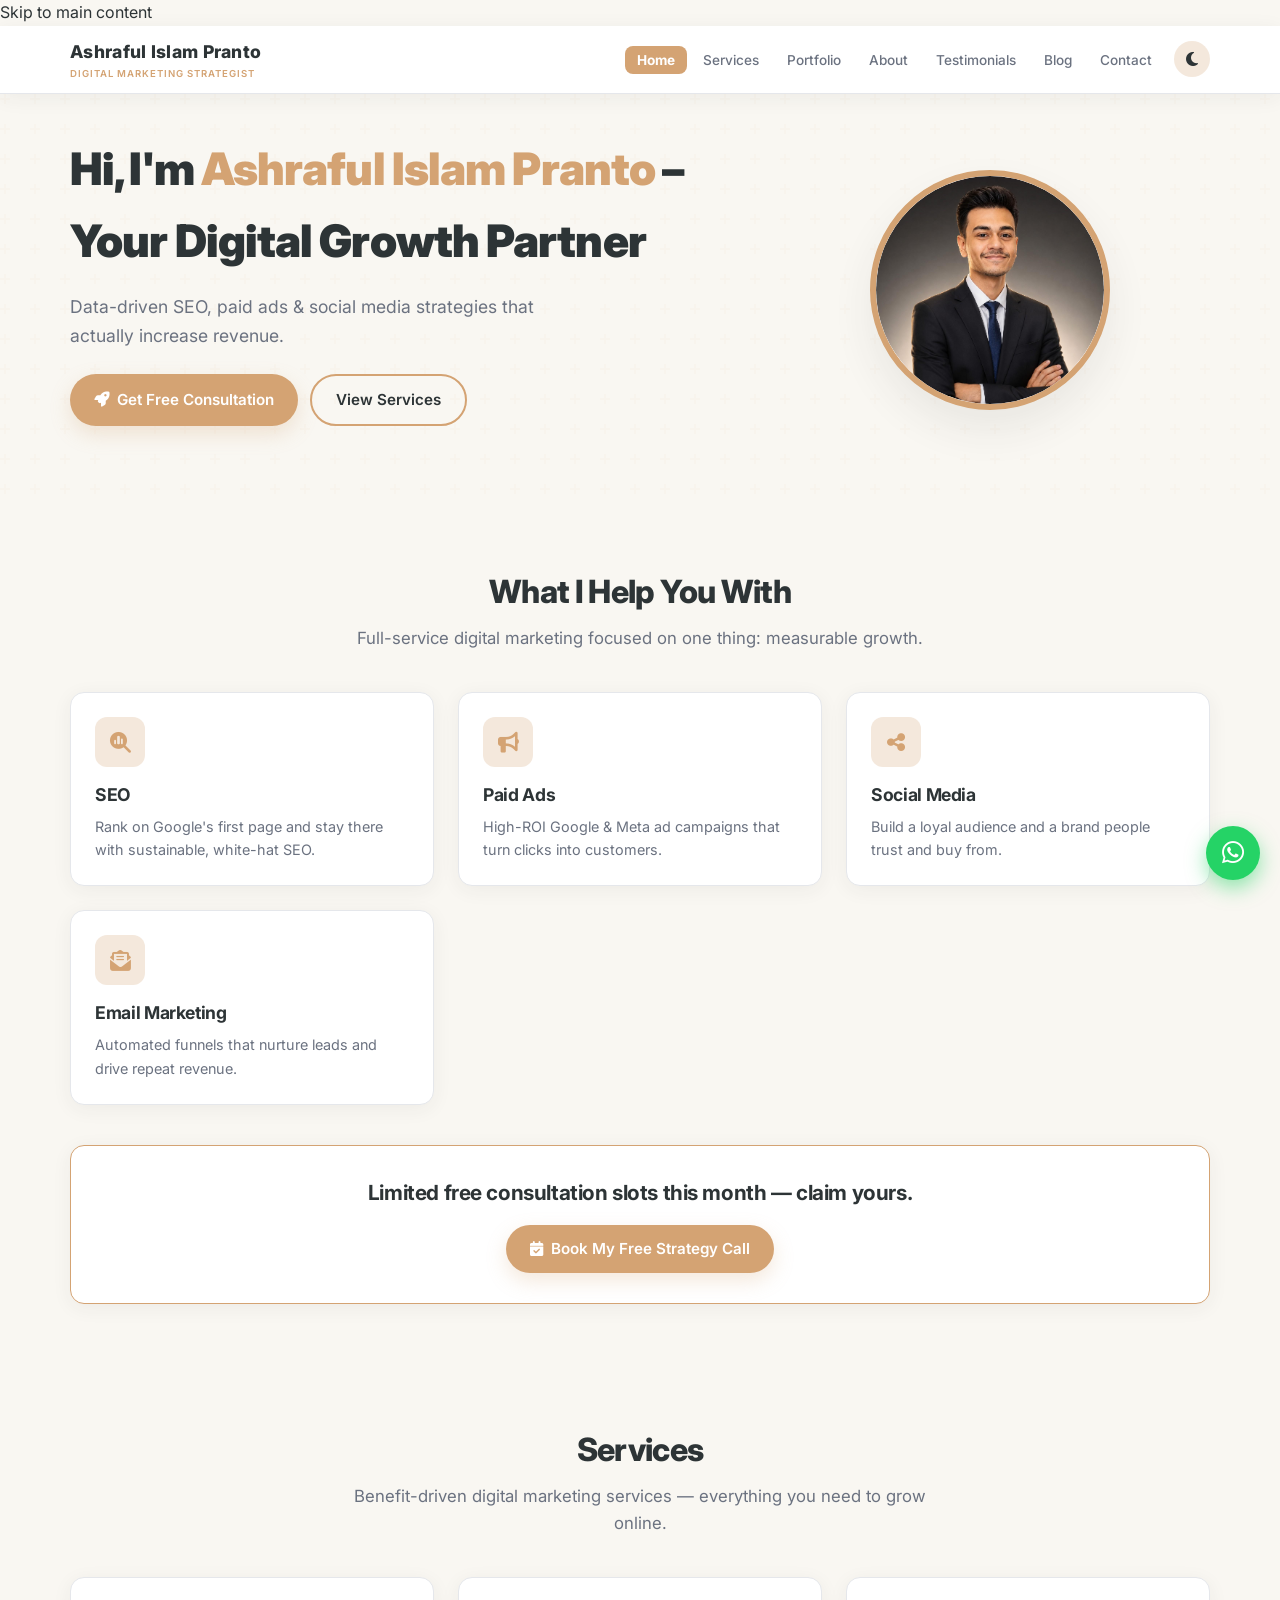
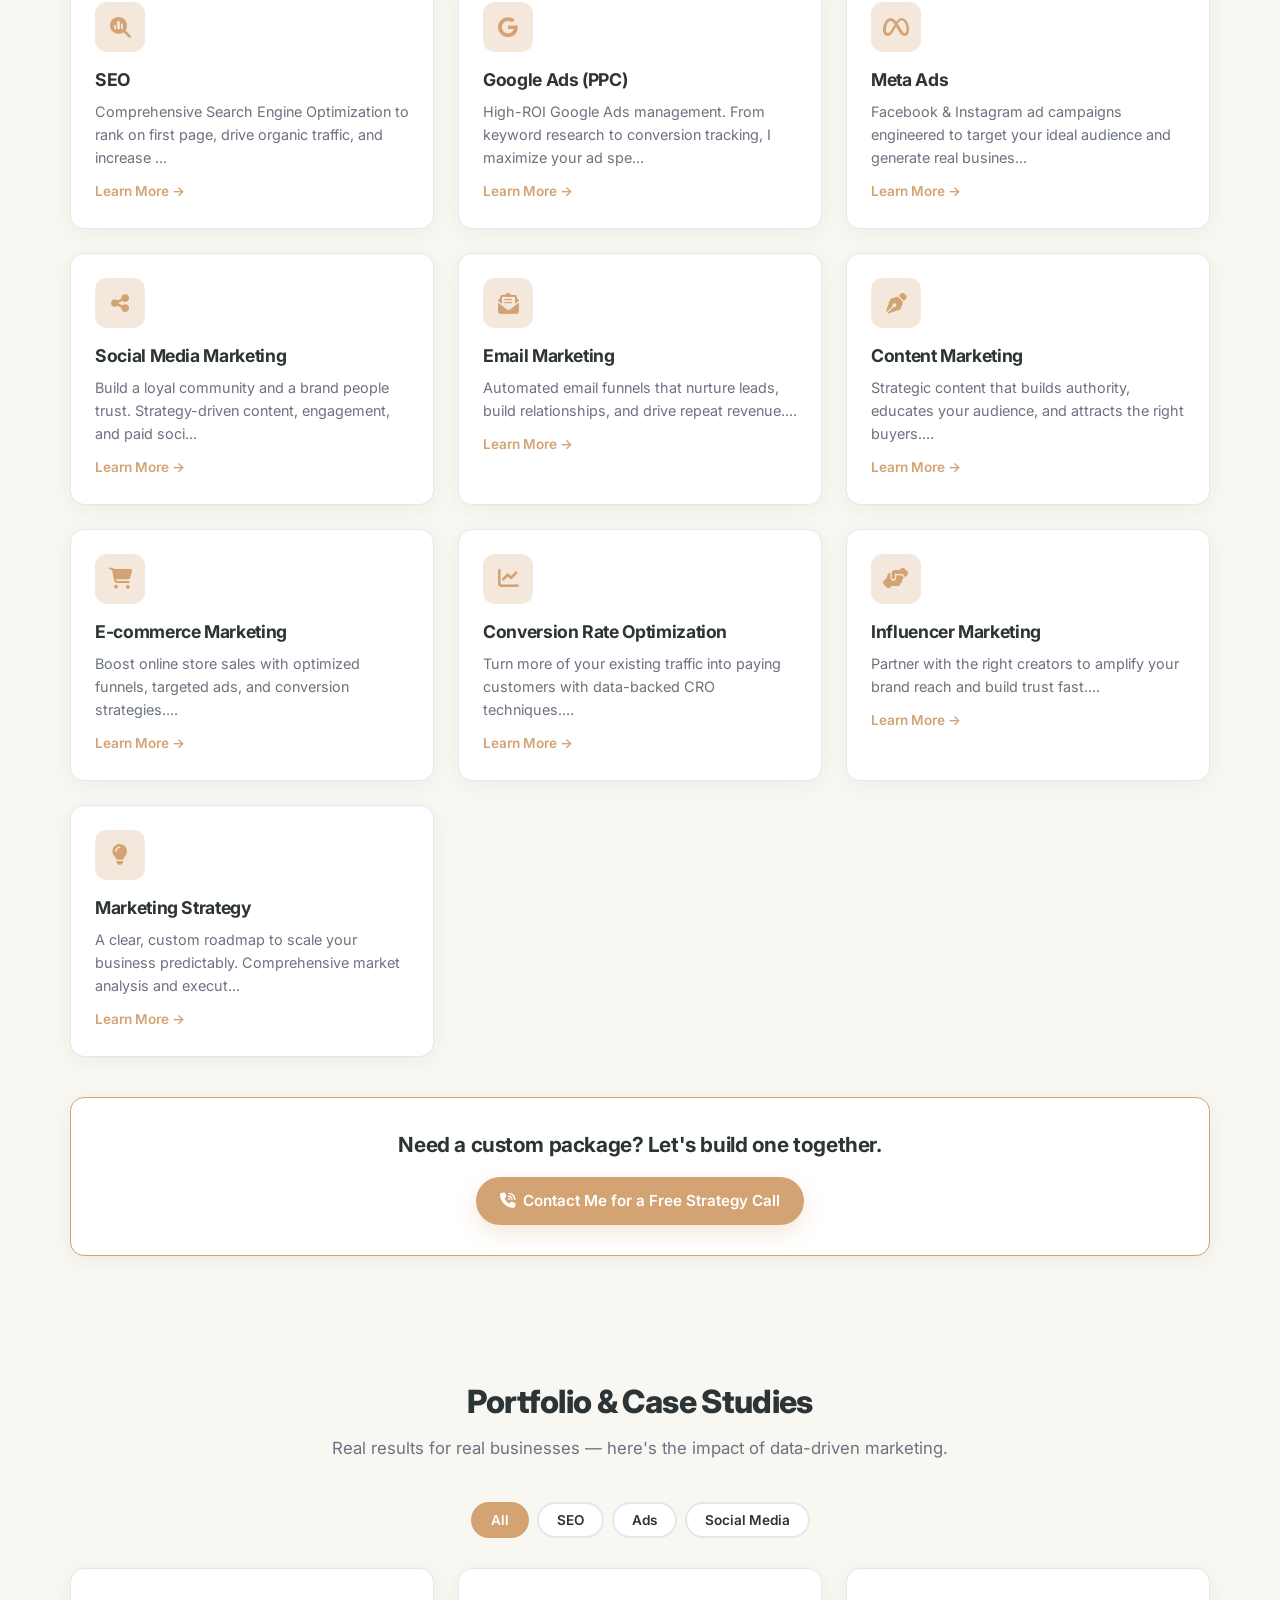
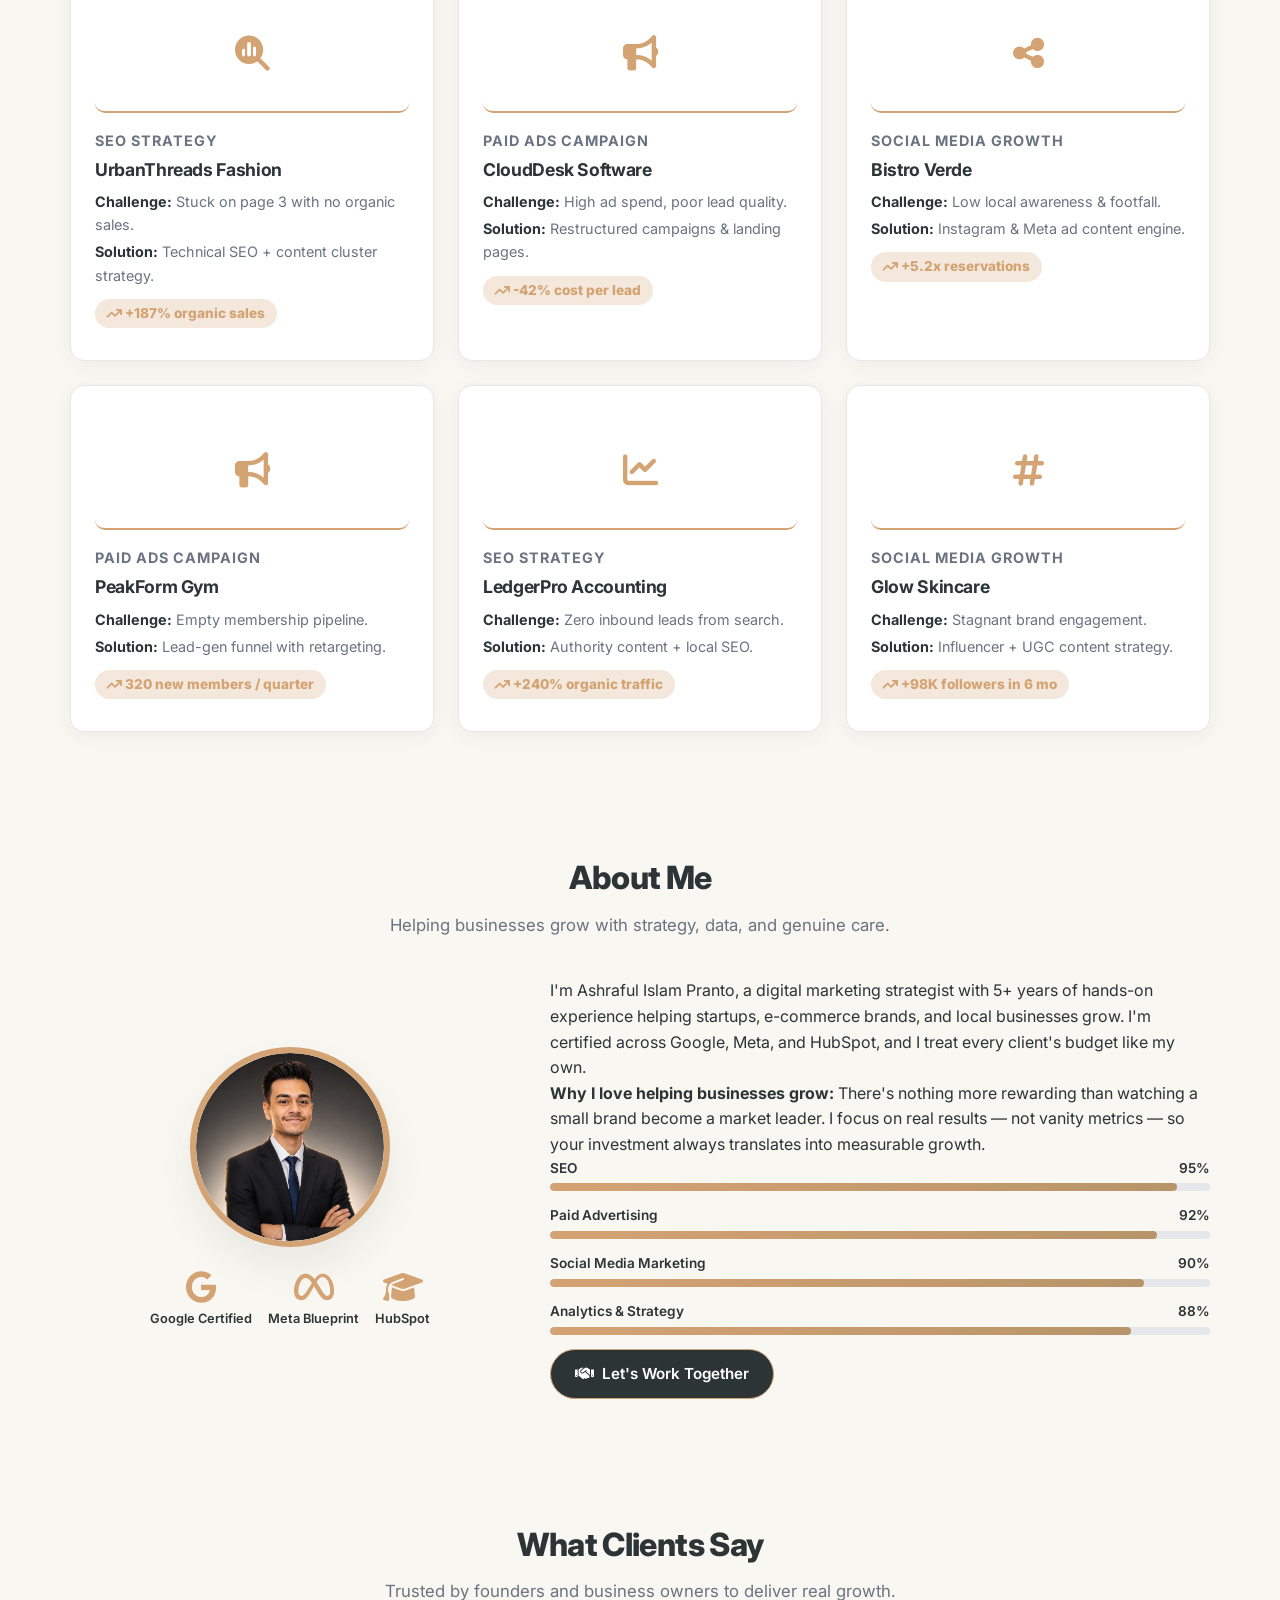
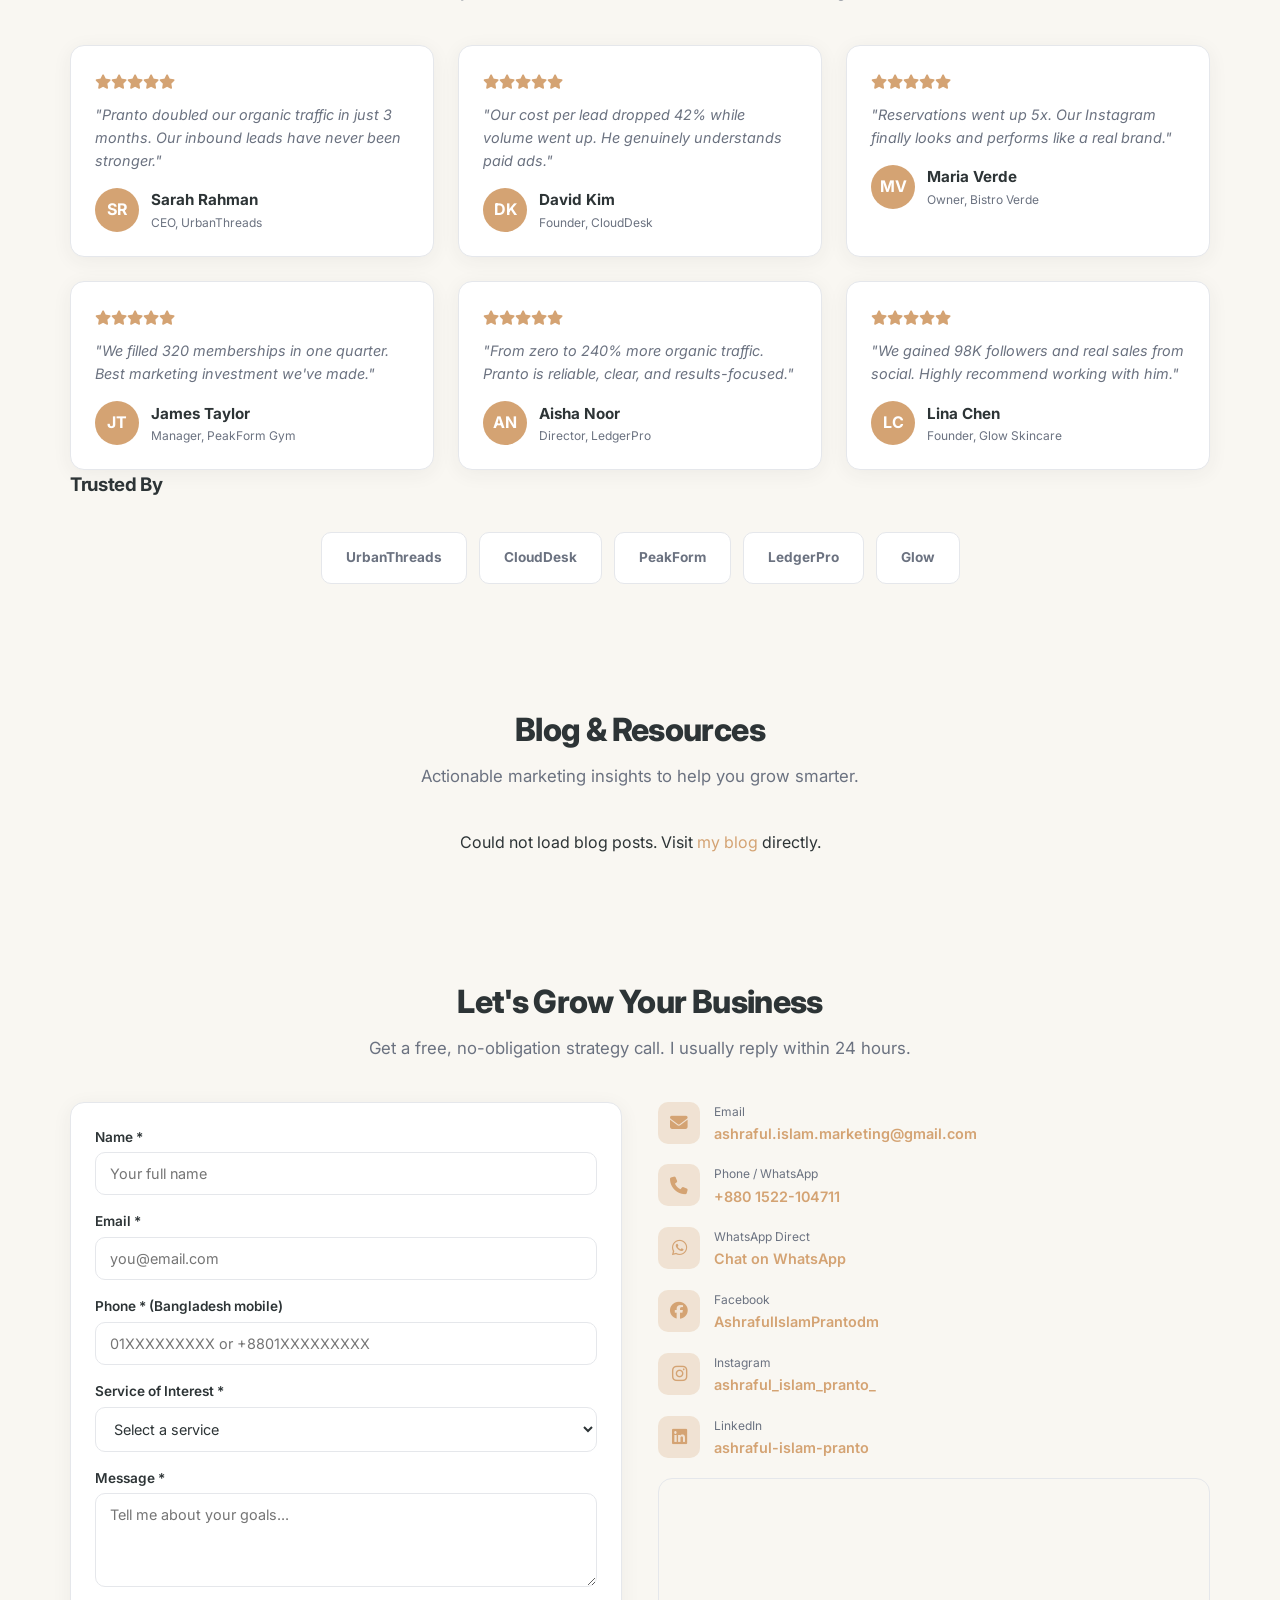
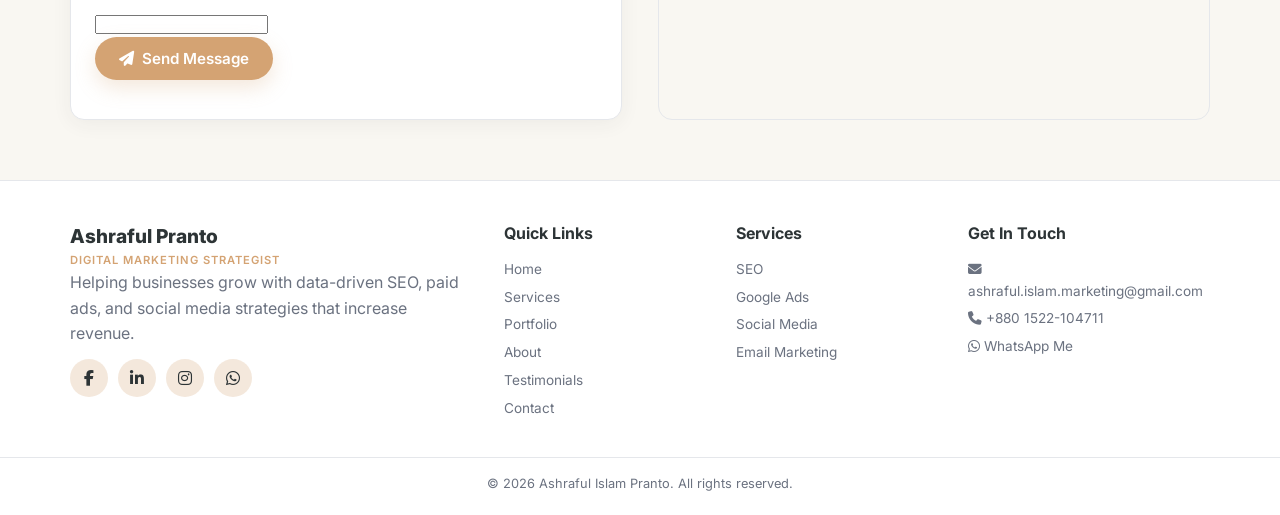
==== commit 71b4b12f: "Update print statement from 'Hello' to 'Goodbye'" ====
--- a/index.html
+++ b/index.html
@@ -1,349 +1,643 @@
 <!DOCTYPE html>
 <html lang="en">
 <head>
-  
+  <!-- ================================================= -->
+  <!-- GOOGLE SITE VERIFICATION -->
+  <!-- ================================================= -->
   <meta name="google-site-verification" content="nvrUctF0sS-aKxgaaxKG8uy8FGzDJHJICQPvp81l3d0" />
-  <!-- Google tag (gtag.js) -->
-<script async src="https://www.googletagmanager.com/gtag/js?id=G-V41651DJJB"></script>
-<script>
-  window.dataLayer = window.dataLayer || [];
-  function gtag(){dataLayer.push(arguments);}
-  gtag('js', new Date());
-
-  gtag('config', 'G-V41651DJJB');
-</script>
-<script src="https://analytics.ahrefs.com/analytics.js" data-key="ue4CFGpUaT5i86k3zN888A" async></script>
-<meta charset="UTF-8">
-<meta name="viewport" content="width=device-width, initial-scale=1.0, user-scalable=yes">
-
-<!-- Preconnect & Preload -->
-<link rel="preconnect" href="https://fonts.googleapis.com">
-<link rel="preconnect" href="https://fonts.gstatic.com" crossorigin>
-<link rel="preconnect" href="https://cdnjs.cloudflare.com">
-<link rel="dns-prefetch" href="https://fonts.googleapis.com">
-<link rel="dns-prefetch" href="https://cdnjs.cloudflare.com">
-
-<!-- SEO Meta Tags -->
-<title>Ashraful Islam Pranto | Digital Marketing Strategist | SEO & Ads Expert in Bangladesh</title>
-<meta name="description" content="Ashraful Islam Pranto: Digital marketing strategist specializing in SEO, Google Ads, Meta Ads, social media marketing. Free consultation for business growth in Bangladesh.">
-<meta name="keywords" content="digital marketing Bangladesh, SEO expert Dhaka, Google Ads consultant, Facebook Ads manager, social media marketing, online advertising, lead generation, e-commerce marketing, Ashraful Islam Pranto">
-<meta name="author" content="Ashraful Islam Pranto">
-<meta name="robots" content="index, follow, max-snippet:-1, max-image-preview:large, max-video-preview:-1">
-<meta name="revisit-after" content="3 days">
-<meta name="language" content="English">
-
-<!-- Canonical URL -->
-<link rel="canonical" href="https://ashrafulislampranto.com/">
-
-<!-- Open Graph / Facebook -->
-<meta property="og:type" content="website">
-<meta property="og:url" content="https://ashrafulislampranto.com/">
-<meta property="og:title" content="Ashraful Islam Pranto | Digital Marketing Strategist">
-<meta property="og:description" content="SEO, Google Ads, Meta Ads, Social Media Marketing - grow your business with a certified strategist. Free consultation available.">
-<meta property="og:image" content="https://ashrafulislampranto.com/og-image.jpg">
-
-<!-- Twitter Card -->
-<meta name="twitter:card" content="summary_large_image">
-<meta name="twitter:title" content="Ashraful Islam Pranto | Digital Marketing Strategist">
-<meta name="twitter:description" content="Expert in SEO, Google Ads, and social media. Drive measurable growth for your business.">
-<meta name="twitter:image" content="https://ashrafulislampranto.com/twitter-image.jpg">
-
-<!-- Geo Tags -->
-<meta name="geo.region" content="BD-13">
-<meta name="geo.placename" content="Dhaka, Bangladesh">
-<meta name="geo.position" content="23.7648276;90.3513774">
-<meta name="ICBM" content="23.7648276, 90.3513774">
-
-<!-- JSON-LD -->
-<script type="application/ld+json">
-{
-  "@context": "https://schema.org",
-  "@type": "LocalBusiness",
-  "name": "Ashraful Islam Pranto Digital Marketing",
-  "image": "https://ashrafulislampranto.com/profile.jpg",
-  "url": "https://ashrafulislampranto.com/",
-  "telephone": "+8801522104711",
-  "email": "ashraful.islam.marketing@gmail.com",
-  "address": {
-    "@type": "PostalAddress",
-    "addressLocality": "Dhaka",
-    "addressCountry": "BD"
-  },
-  "priceRange": "$$",
-  "description": "Digital marketing strategist offering SEO, Google Ads, Meta Ads, and social media marketing services in Bangladesh.",
-  "aggregateRating": {
-    "@type": "AggregateRating",
-    "ratingValue": "4.9",
-    "reviewCount": "50"
-  },
-  "areaServed": {
-    "@type": "City",
-    "name": "Dhaka"
-  },
-  "hasOfferCatalog": {
-    "@type": "OfferCatalog",
-    "name": "Digital Marketing Services",
-    "itemListElement": [
-      { "@type": "Offer", "itemOffered": { "@type": "Service", "name": "SEO" } },
-      { "@type": "Offer", "itemOffered": { "@type": "Service", "name": "Google Ads" } },
-      { "@type": "Offer", "itemOffered": { "@type": "Service", "name": "Meta Ads" } },
-      { "@type": "Offer", "itemOffered": { "@type": "Service", "name": "Social Media Marketing" } }
-    ]
-  },
-  "potentialAction": {
-    "@type": "ReserveAction",
-    "target": {
-      "@type": "EntryPoint",
-      "urlTemplate": "https://wa.me/8801522104711?text=Hello%20Ashraful,%20I'm%20interested%20in%20a%20Free%20Strategy%20Call",
-      "actionPlatform": "http://schema.org/DesktopWebPlatform"
+
+  <!-- ================================================= -->
+  <!-- GOOGLE ANALYTICS (gtag.js) -->
+  <!-- ================================================= -->
+  <script async src="https://www.googletagmanager.com/gtag/js?id=G-V41651DJJB"></script>
+  <script>
+    window.dataLayer = window.dataLayer || [];
+    function gtag(){dataLayer.push(arguments);}
+    gtag('js', new Date());
+    gtag('config', 'G-V41651DJJB');
+  </script>
+
+  <!-- ================================================= -->
+  <!-- AHREFS ANALYTICS -->
+  <!-- ================================================= -->
+  <script src="https://analytics.ahrefs.com/analytics.js" data-key="ue4CFGpUaT5i86k3zN888A" async></script>
+
+  <!-- ================================================= -->
+  <!-- CHARACTER SET & VIEWPORT -->
+  <!-- ================================================= -->
+  <meta charset="UTF-8">
+  <meta name="viewport" content="width=device-width, initial-scale=1.0">
+
+  <!-- ================================================= -->
+  <!-- PRECONNECT & PRELOAD (Performance) -->
+  <!-- ================================================= -->
+  <link rel="preconnect" href="https://fonts.googleapis.com">
+  <link rel="preconnect" href="https://fonts.gstatic.com" crossorigin>
+  <link rel="preconnect" href="https://cdnjs.cloudflare.com">
+  <link rel="dns-prefetch" href="https://fonts.googleapis.com">
+  <link rel="dns-prefetch" href="https://cdnjs.cloudflare.com">
+
+  <!-- ================================================= -->
+  <!-- SEO META TAGS -->
+  <!-- ================================================= -->
+  <title>Ashraful Islam Pranto | Digital Marketing Strategist | SEO & Ads Expert in Bangladesh</title>
+  <meta name="description" content="Ashraful Islam Pranto: Digital marketing strategist specializing in SEO, Google Ads, Meta Ads, social media marketing. Free consultation for business growth in Bangladesh.">
+  <meta name="keywords" content="digital marketing Bangladesh, SEO expert Dhaka, Google Ads consultant, Facebook Ads manager, social media marketing, online advertising, lead generation, e-commerce marketing, Ashraful Islam Pranto">
+  <meta name="author" content="Ashraful Islam Pranto">
+  <meta name="robots" content="index, follow, max-snippet:-1, max-image-preview:large, max-video-preview:-1">
+  <meta name="revisit-after" content="3 days">
+  <meta name="language" content="English">
+
+  <!-- ================================================= -->
+  <!-- CANONICAL URL -->
+  <!-- ================================================= -->
+  <link rel="canonical" href="https://ashrafulislampranto.com/">
+
+  <!-- ================================================= -->
+  <!-- OPEN GRAPH / FACEBOOK -->
+  <!-- ================================================= -->
+  <meta property="og:type" content="website">
+  <meta property="og:url" content="https://ashrafulislampranto.com/">
+  <meta property="og:title" content="Ashraful Islam Pranto | Digital Marketing Strategist">
+  <meta property="og:description" content="SEO, Google Ads, Meta Ads, Social Media Marketing - grow your business with a certified strategist. Free consultation available.">
+  <meta property="og:image" content="https://ashrafulislampranto.com/og-image.jpg">
+
+  <!-- ================================================= -->
+  <!-- TWITTER CARD -->
+  <!-- ================================================= -->
+  <meta name="twitter:card" content="summary_large_image">
+  <meta name="twitter:title" content="Ashraful Islam Pranto | Digital Marketing Strategist">
+  <meta name="twitter:description" content="Expert in SEO, Google Ads, and social media. Drive measurable growth for your business.">
+  <meta name="twitter:image" content="https://ashrafulislampranto.com/twitter-image.jpg">
+
+  <!-- ================================================= -->
+  <!-- GEO TAGS -->
+  <!-- ================================================= -->
+  <meta name="geo.region" content="BD-13">
+  <meta name="geo.placename" content="Dhaka, Bangladesh">
+  <meta name="geo.position" content="23.7648276;90.3513774">
+  <meta name="ICBM" content="23.7648276, 90.3513774">
+
+  <!-- ================================================= -->
+  <!-- JSON-LD STRUCTURED DATA -->
+  <!-- ================================================= -->
+  <script type="application/ld+json">
+  {
+    "@context": "https://schema.org",
+    "@type": "LocalBusiness",
+    "name": "Ashraful Islam Pranto Digital Marketing",
+    "image": "https://ashrafulislampranto.com/profile.jpg",
+    "url": "https://ashrafulislampranto.com/",
+    "telephone": "+8801522104711",
+    "email": "ashraful.islam.marketing@gmail.com",
+    "address": {
+      "@type": "PostalAddress",
+      "addressLocality": "Dhaka",
+      "addressCountry": "BD"
+    },
+    "priceRange": "$$",
+    "description": "Digital marketing strategist offering SEO, Google Ads, Meta Ads, and social media marketing services in Bangladesh.",
+    "aggregateRating": {
+      "@type": "AggregateRating",
+      "ratingValue": "4.9",
+      "reviewCount": "50"
+    },
+    "areaServed": {
+      "@type": "City",
+      "name": "Dhaka"
+    },
+    "hasOfferCatalog": {
+      "@type": "OfferCatalog",
+      "name": "Digital Marketing Services",
+      "itemListElement": [
+        { "@type": "Offer", "itemOffered": { "@type": "Service", "name": "SEO" } },
+        { "@type": "Offer", "itemOffered": { "@type": "Service", "name": "Google Ads" } },
+        { "@type": "Offer", "itemOffered": { "@type": "Service", "name": "Meta Ads" } },
+        { "@type": "Offer", "itemOffered": { "@type": "Service", "name": "Social Media Marketing" } }
+      ]
+    },
+    "potentialAction": {
+      "@type": "ReserveAction",
+      "target": {
+        "@type": "EntryPoint",
+        "urlTemplate": "https://wa.me/8801522104711?text=Hello%20Ashraful,%20I'm%20interested%20in%20a%20Free%20Strategy%20Call",
+        "actionPlatform": "http://schema.org/DesktopWebPlatform"
+      }
     }
   }
-}
-</script>
-
-<link href="https://fonts.googleapis.com/css2?family=Inter:wght@400;500;600;700;800;900&display=swap" rel="stylesheet">
-<link rel="stylesheet" href="https://cdnjs.cloudflare.com/ajax/libs/font-awesome/6.5.1/css/all.min.css">
-
-<!-- External CSS file -->
-<link rel="stylesheet" href="style.css">
-
+  </script>
+
+  <!-- ================================================= -->
+  <!-- FONTS & ICONS -->
+  <!-- ================================================= -->
+  <link href="https://fonts.googleapis.com/css2?family=Inter:wght@400;500;600;700;800;900&display=swap" rel="stylesheet">
+  <link rel="stylesheet" href="https://cdnjs.cloudflare.com/ajax/libs/font-awesome/6.5.1/css/all.min.css">
+
+  <!-- ================================================= -->
+  <!-- EXTERNAL CSS -->
+  <!-- ================================================= -->
+  <link rel="stylesheet" href="style.css">
+<base target="_blank">
 </head>
+
 <body>
-<header>
-  <nav class="nav">
-    <a href="#home" class="logo">
-      <span class="name">Ashraful Islam Pranto</span>
-      <span class="tag">Digital Marketing Strategist</span>
-    </a>
-    <div class="nav-right">
-      <ul class="nav-links" id="navLinks">
-        <li><a href="#home">Home</a></li>
-        <li><a href="#services">Services</a></li>
-        <li><a href="#portfolio">Portfolio</a></li>
-        <li><a href="#about">About</a></li>
-        <li><a href="#testimonials">Testimonials</a></li>
-        <li><a href="#blog">Blog</a></li>
-        <li><a href="#contact">Contact</a></li>
-      </ul>
-      <button class="dark-mode-nav-btn" id="darkModeToggle" aria-label="Dark/Light mode"><i class="fa-solid fa-moon"></i></button>
-      <button class="hamburger" id="hamburger" aria-label="Menu"><i class="fa-solid fa-bars"></i></button>
+  <!-- ================================================= -->
+  <!-- SKIP NAVIGATION (Accessibility) -->
+  <!-- ================================================= -->
+  <a href="#main-content" class="skip-link">Skip to main content</a>
+
+  <!-- ================================================= -->
+  <!-- HEADER -->
+  <!-- Logo | Navigation | Dark Mode | Mobile Menu -->
+  <!-- ================================================= -->
+  <header>
+    <nav class="nav" aria-label="Main navigation">
+      <a href="#home" class="logo">
+        <span class="name">Ashraful Islam Pranto</span>
+        <span class="tag">Digital Marketing Strategist</span>
+      </a>
+      <div class="nav-right">
+        <ul class="nav-links" id="navLinks">
+          <li><a href="#home">Home</a></li>
+          <li><a href="#services">Services</a></li>
+          <li><a href="#portfolio">Portfolio</a></li>
+          <li><a href="#about">About</a></li>
+          <li><a href="#testimonials">Testimonials</a></li>
+          <li><a href="#blog">Blog</a></li>
+          <li><a href="#contact">Contact</a></li>
+        </ul>
+        <button class="dark-mode-nav-btn" id="darkModeToggle" aria-label="Toggle dark mode">
+          <i class="fa-solid fa-moon" aria-hidden="true"></i>
+        </button>
+        <button class="hamburger" id="hamburger" aria-label="Toggle menu" aria-expanded="false" aria-controls="navLinks">
+          <i class="fa-solid fa-bars" aria-hidden="true"></i>
+        </button>
+      </div>
+    </nav>
+  </header>
+
+  <!-- ================================================= -->
+  <!-- MAIN CONTENT -->
+  <!-- ================================================= -->
+  <main id="main-content">
+
+    <!-- ================================================= -->
+    <!-- HERO SECTION -->
+    <!-- ================================================= -->
+    <section class="hero" id="home">
+      <div class="container hero-grid">
+        <div>
+          <h1>Hi, I'm <span>Ashraful Islam Pranto</span> – Your Digital Growth Partner</h1>
+          <p class="sub">Data-driven SEO, paid ads &amp; social media strategies that actually increase revenue.</p>
+          <div class="hero-cta">
+            <a href="#contact" class="btn btn-primary">
+              <i class="fa-solid fa-rocket" aria-hidden="true"></i> Get Free Consultation
+            </a>
+            <a href="#services" class="btn btn-outline">View Services</a>
+          </div>
+        </div>
+        <div class="hero-photo">
+          <div class="photo-circle">
+            <img src="AshrafulIslamPranto.jpeg" alt="Portrait of Ashraful Islam Pranto, Digital Marketing Strategist" width="360" height="240" loading="eager">
+          </div>
+        </div>
+      </div>
+    </section>
+
+    <!-- ================================================= -->
+    <!-- WHAT I HELP YOU WITH -->
+    <!-- ================================================= -->
+    <section class="bg-alt">
+      <div class="container">
+        <h2 class="section-title">What I Help You With</h2>
+        <p class="section-sub">Full-service digital marketing focused on one thing: measurable growth.</p>
+        <div class="grid grid-3">
+          <div class="card">
+            <div class="icon"><i class="fa-solid fa-magnifying-glass-chart" aria-hidden="true"></i></div>
+            <h3>SEO</h3>
+            <p>Rank on Google's first page and stay there with sustainable, white-hat SEO.</p>
+          </div>
+          <div class="card">
+            <div class="icon"><i class="fa-solid fa-bullhorn" aria-hidden="true"></i></div>
+            <h3>Paid Ads</h3>
+            <p>High-ROI Google &amp; Meta ad campaigns that turn clicks into customers.</p>
+          </div>
+          <div class="card">
+            <div class="icon"><i class="fa-solid fa-share-nodes" aria-hidden="true"></i></div>
+            <h3>Social Media</h3>
+            <p>Build a loyal audience and a brand people trust and buy from.</p>
+          </div>
+          <div class="card">
+            <div class="icon"><i class="fa-solid fa-envelope-open-text" aria-hidden="true"></i></div>
+            <h3>Email Marketing</h3>
+            <p>Automated funnels that nurture leads and drive repeat revenue.</p>
+          </div>
+        </div>
+        <div class="banner">
+          <h3>Limited free consultation slots this month — claim yours.</h3>
+          <a href="#" id="openStrategyModalBtn" class="btn btn-primary">
+            <i class="fa-solid fa-calendar-check" aria-hidden="true"></i> Book My Free Strategy Call
+          </a>
+        </div>
+      </div>
+    </section>
+
+    <!-- ================================================= -->
+    <!-- SERVICES SECTION -->
+    <!-- ================================================= -->
+    <section id="services">
+      <div class="container">
+        <h2 class="section-title">Services</h2>
+        <p class="section-sub">Benefit-driven digital marketing services — everything you need to grow online.</p>
+        <div class="grid grid-3" id="servicesGrid"></div>
+        <div class="banner">
+          <h3>Need a custom package? Let's build one together.</h3>
+          <a href="#contact" class="btn btn-primary">
+            <i class="fa-solid fa-phone-volume" aria-hidden="true"></i> Contact Me for a Free Strategy Call
+          </a>
+        </div>
+      </div>
+    </section>
+
+    <!-- ================================================= -->
+    <!-- PORTFOLIO & CASE STUDIES -->
+    <!-- ================================================= -->
+    <section id="portfolio" class="bg-alt">
+      <div class="container">
+        <h2 class="section-title">Portfolio &amp; Case Studies</h2>
+        <p class="section-sub">Real results for real businesses — here's the impact of data-driven marketing.</p>
+        <div class="filters" role="tablist" aria-label="Portfolio filters">
+          <button class="filter-btn active" data-filter="all" role="tab" aria-selected="true">All</button>
+          <button class="filter-btn" data-filter="seo" role="tab" aria-selected="false">SEO</button>
+          <button class="filter-btn" data-filter="ads" role="tab" aria-selected="false">Ads</button>
+          <button class="filter-btn" data-filter="social" role="tab" aria-selected="false">Social Media</button>
+        </div>
+        <div class="grid grid-3" id="caseGrid"></div>
+      </div>
+    </section>
+
+    <!-- ================================================= -->
+    <!-- ABOUT ME -->
+    <!-- ================================================= -->
+    <section id="about">
+      <div class="container">
+        <h2 class="section-title">About Me</h2>
+        <p class="section-sub">Helping businesses grow with strategy, data, and genuine care.</p>
+        <div class="about-grid">
+          <div>
+            <div class="about-photo">
+              <img src="AshrafulIslamPranto.jpeg" alt="Ashraful Islam Pranto - About photo" width="200" height="200" loading="lazy">
+            </div>
+            <div class="certs">
+              <div class="cert"><i class="fa-brands fa-google" aria-hidden="true"></i>Google Certified</div>
+              <div class="cert"><i class="fa-brands fa-meta" aria-hidden="true"></i>Meta Blueprint</div>
+              <div class="cert"><i class="fa-solid fa-graduation-cap" aria-hidden="true"></i>HubSpot</div>
+            </div>
+          </div>
+          <div>
+            <p class="about-text">I'm Ashraful Islam Pranto, a digital marketing strategist with 5+ years of hands-on experience helping startups, e-commerce brands, and local businesses grow. I'm certified across Google, Meta, and HubSpot, and I treat every client's budget like my own.</p>
+            <p class="about-text about-text-bold"><strong>Why I love helping businesses grow:</strong> There's nothing more rewarding than watching a small brand become a market leader. I focus on real results — not vanity metrics — so your investment always translates into measurable growth.</p>
+            <div class="skill">
+              <div class="skill-head"><span>SEO</span><span>95%</span></div>
+              <div class="bar"><span data-width="95"></span></div>
+            </div>
+            <div class="skill">
+              <div class="skill-head"><span>Paid Advertising</span><span>92%</span></div>
+              <div class="bar"><span data-width="92"></span></div>
+            </div>
+            <div class="skill">
+              <div class="skill-head"><span>Social Media Marketing</span><span>90%</span></div>
+              <div class="bar"><span data-width="90"></span></div>
+            </div>
+            <div class="skill">
+              <div class="skill-head"><span>Analytics &amp; Strategy</span><span>88%</span></div>
+              <div class="bar"><span data-width="88"></span></div>
+            </div>
+            <a href="#contact" class="btn btn-dark about-cta">
+              <i class="fa-solid fa-handshake" aria-hidden="true"></i> Let's Work Together
+            </a>
+          </div>
+        </div>
+      </div>
+    </section>
+
+    <!-- ================================================= -->
+    <!-- TESTIMONIALS -->
+    <!-- ================================================= -->
+    <section id="testimonials" class="bg-alt">
+      <div class="container">
+        <h2 class="section-title">What Clients Say</h2>
+        <p class="section-sub">Trusted by founders and business owners to deliver real growth.</p>
+        <div class="grid grid-3">
+          <div class="card">
+            <div class="stars" aria-label="5 star rating">
+              <i class="fa-solid fa-star" aria-hidden="true"></i><i class="fa-solid fa-star" aria-hidden="true"></i><i class="fa-solid fa-star" aria-hidden="true"></i><i class="fa-solid fa-star" aria-hidden="true"></i><i class="fa-solid fa-star" aria-hidden="true"></i>
+            </div>
+            <p class="quote">"Pranto doubled our organic traffic in just 3 months. Our inbound leads have never been stronger."</p>
+            <div class="t-person">
+              <div class="t-avatar" aria-hidden="true">SR</div>
+              <div>
+                <div class="nm">Sarah Rahman</div>
+                <div class="rl">CEO, UrbanThreads</div>
+              </div>
+            </div>
+          </div>
+          <div class="card">
+            <div class="stars" aria-label="5 star rating">
+              <i class="fa-solid fa-star" aria-hidden="true"></i><i class="fa-solid fa-star" aria-hidden="true"></i><i class="fa-solid fa-star" aria-hidden="true"></i><i class="fa-solid fa-star" aria-hidden="true"></i><i class="fa-solid fa-star" aria-hidden="true"></i>
+            </div>
+            <p class="quote">"Our cost per lead dropped 42% while volume went up. He genuinely understands paid ads."</p>
+            <div class="t-person">
+              <div class="t-avatar" aria-hidden="true">DK</div>
+              <div>
+                <div class="nm">David Kim</div>
+                <div class="rl">Founder, CloudDesk</div>
+              </div>
+            </div>
+          </div>
+          <div class="card">
+            <div class="stars" aria-label="5 star rating">
+              <i class="fa-solid fa-star" aria-hidden="true"></i><i class="fa-solid fa-star" aria-hidden="true"></i><i class="fa-solid fa-star" aria-hidden="true"></i><i class="fa-solid fa-star" aria-hidden="true"></i><i class="fa-solid fa-star" aria-hidden="true"></i>
+            </div>
+            <p class="quote">"Reservations went up 5x. Our Instagram finally looks and performs like a real brand."</p>
+            <div class="t-person">
+              <div class="t-avatar" aria-hidden="true">MV</div>
+              <div>
+                <div class="nm">Maria Verde</div>
+                <div class="rl">Owner, Bistro Verde</div>
+              </div>
+            </div>
+          </div>
+          <div class="card">
+            <div class="stars" aria-label="5 star rating">
+              <i class="fa-solid fa-star" aria-hidden="true"></i><i class="fa-solid fa-star" aria-hidden="true"></i><i class="fa-solid fa-star" aria-hidden="true"></i><i class="fa-solid fa-star" aria-hidden="true"></i><i class="fa-solid fa-star" aria-hidden="true"></i>
+            </div>
+            <p class="quote">"We filled 320 memberships in one quarter. Best marketing investment we've made."</p>
+            <div class="t-person">
+              <div class="t-avatar" aria-hidden="true">JT</div>
+              <div>
+                <div class="nm">James Taylor</div>
+                <div class="rl">Manager, PeakForm Gym</div>
+              </div>
+            </div>
+          </div>
+          <div class="card">
+            <div class="stars" aria-label="5 star rating">
+              <i class="fa-solid fa-star" aria-hidden="true"></i><i class="fa-solid fa-star" aria-hidden="true"></i><i class="fa-solid fa-star" aria-hidden="true"></i><i class="fa-solid fa-star" aria-hidden="true"></i><i class="fa-solid fa-star" aria-hidden="true"></i>
+            </div>
+            <p class="quote">"From zero to 240% more organic traffic. Pranto is reliable, clear, and results-focused."</p>
+            <div class="t-person">
+              <div class="t-avatar" aria-hidden="true">AN</div>
+              <div>
+                <div class="nm">Aisha Noor</div>
+                <div class="rl">Director, LedgerPro</div>
+              </div>
+            </div>
+          </div>
+          <div class="card">
+            <div class="stars" aria-label="5 star rating">
+              <i class="fa-solid fa-star" aria-hidden="true"></i><i class="fa-solid fa-star" aria-hidden="true"></i><i class="fa-solid fa-star" aria-hidden="true"></i><i class="fa-solid fa-star" aria-hidden="true"></i><i class="fa-solid fa-star" aria-hidden="true"></i>
+            </div>
+            <p class="quote">"We gained 98K followers and real sales from social. Highly recommend working with him."</p>
+            <div class="t-person">
+              <div class="t-avatar" aria-hidden="true">LC</div>
+              <div>
+                <div class="nm">Lina Chen</div>
+                <div class="rl">Founder, Glow Skincare</div>
+              </div>
+            </div>
+          </div>
+        </div>
+        <h3 class="trusted-heading">Trusted By</h3>
+        <div class="logos">
+          <div class="logo-box">UrbanThreads</div>
+          <div class="logo-box">CloudDesk</div>
+          <div class="logo-box">PeakForm</div>
+          <div class="logo-box">LedgerPro</div>
+          <div class="logo-box">Glow</div>
+        </div>
+      </div>
+    </section>
+
+    <!-- ================================================= -->
+    <!-- BLOG & RESOURCES -->
+    <!-- ================================================= -->
+    <section id="blog">
+      <div class="container">
+        <h2 class="section-title">Blog &amp; Resources</h2>
+        <p class="section-sub">Actionable marketing insights to help you grow smarter.</p>
+        <div class="grid grid-3" id="blogGrid">
+          <div class="blog-loading">Loading latest insights from my blog...</div>
+        </div>
+      </div>
+    </section>
+
+    <!-- ================================================= -->
+    <!-- CONTACT -->
+    <!-- ================================================= -->
+    <section id="contact" class="bg-alt">
+      <div class="container">
+        <h2 class="section-title">Let's Grow Your Business</h2>
+        <p class="section-sub">Get a free, no-obligation strategy call. I usually reply within 24 hours.</p>
+        <div class="contact-grid">
+          <div class="card">
+            <form id="contactForm" method="POST" autocomplete="on">
+              <div class="form-group">
+                <label for="name">Name <span aria-label="required">*</span></label>
+                <input type="text" id="name" name="name" required placeholder="Your full name" autocomplete="name">
+              </div>
+              <div class="form-group">
+                <label for="email">Email <span aria-label="required">*</span></label>
+                <input type="email" id="email" name="email" required placeholder="you@email.com" autocomplete="email">
+              </div>
+              <div class="form-group">
+                <label for="phone">Phone <span aria-label="required">*</span> (Bangladesh mobile)</label>
+                <input type="tel" id="phone" name="phone" required placeholder="01XXXXXXXXX or +8801XXXXXXXXX" autocomplete="tel">
+              </div>
+              <div class="form-group">
+                <label for="service">Service of Interest <span aria-label="required">*</span></label>
+                <select id="service" name="service" required>
+                  <option value="">Select a service</option>
+                  <option>SEO</option>
+                  <option>Google Ads</option>
+                  <option>Meta Ads</option>
+                  <option>Social Media Marketing</option>
+                  <option>Email Marketing</option>
+                  <option>Content Marketing</option>
+                  <option>E-commerce Marketing</option>
+                  <option>Conversion Optimization</option>
+                  <option>Marketing Strategy</option>
+                  <option>Other</option>
+                </select>
+              </div>
+              <div class="form-group">
+                <label for="message">Message <span aria-label="required">*</span></label>
+                <textarea id="message" name="message" rows="4" required placeholder="Tell me about your goals..."></textarea>
+              </div>
+              <div class="honeypot-field">
+                <input type="text" name="_gotcha" id="honeypot" value="" tabindex="-1" autocomplete="off">
+              </div>
+              <button type="submit" class="btn btn-primary submit-btn">
+                <i class="fa-solid fa-paper-plane" aria-hidden="true"></i> Send Message
+              </button>
+              <div class="error-msg" id="formErrorMsg" role="alert" aria-live="assertive"></div>
+              <div class="success-msg" id="successMsg" role="status" aria-live="polite">
+                <i class="fa-solid fa-circle-check" aria-hidden="true"></i> Thank you! Your message has been sent. I'll get back to you within 24 hours.
+              </div>
+            </form>
+          </div>
+          <div>
+            <div class="info-item">
+              <i class="fa-solid fa-envelope" aria-hidden="true"></i>
+              <div>
+                <div class="lbl">Email</div>
+                <a class="val" href="mailto:ashraful.islam.marketing@gmail.com">ashraful.islam.marketing@gmail.com</a>
+              </div>
+            </div>
+            <div class="info-item">
+              <i class="fa-solid fa-phone" aria-hidden="true"></i>
+              <div>
+                <div class="lbl">Phone / WhatsApp</div>
+                <a class="val" href="tel:+8801522104711">+880 1522-104711</a>
+              </div>
+            </div>
+            <div class="info-item">
+              <i class="fa-brands fa-whatsapp" aria-hidden="true"></i>
+              <div>
+                <div class="lbl">WhatsApp Direct</div>
+                <a class="val" href="https://wa.me/8801522104711" target="_blank" rel="noopener noreferrer">Chat on WhatsApp</a>
+              </div>
+            </div>
+            <div class="info-item">
+              <i class="fa-brands fa-facebook" aria-hidden="true"></i>
+              <div>
+                <div class="lbl">Facebook</div>
+                <a class="val" href="https://www.facebook.com/AshrafulIslamPrantodm" target="_blank" rel="noopener noreferrer">AshrafulIslamPrantodm</a>
+              </div>
+            </div>
+            <div class="info-item">
+              <i class="fa-brands fa-instagram" aria-hidden="true"></i>
+              <div>
+                <div class="lbl">Instagram</div>
+                <a class="val" href="https://www.instagram.com/ashraful_islam_pranto_" target="_blank" rel="noopener noreferrer">ashraful_islam_pranto_</a>
+              </div>
+            </div>
+            <div class="info-item">
+              <i class="fa-brands fa-linkedin" aria-hidden="true"></i>
+              <div>
+                <div class="lbl">LinkedIn</div>
+                <a class="val" href="https://www.linkedin.com/in/ashraful-islam-pranto-385705415" target="_blank" rel="noopener noreferrer">ashraful-islam-pranto</a>
+              </div>
+            </div>
+            <div class="map-box">
+              <iframe src="https://www.google.com/maps/embed?pb=!1m18!1m12!1m3!1d3650.8379!2d90.3488025!3d23.7648276!2m3!1f0!2f0!3f0!3m2!1i1024!2i768!4f13.1!3m3!1m2!1s0x3755bf527511498d%3A0x188e25f5d8dc1b43!2sAshraful%20Islam%20Pranto%20Digital%20Marketing!5e0!3m2!1sen!2sbd!4v1710000000000!5m2!1sen!2sbd"
+                title="Ashraful Islam Pranto Digital Marketing Location Map"
+                loading="lazy"
+                allowfullscreen>
+              </iframe>
+            </div>
+          </div>
+        </div>
+      </div>
+    </section>
+  </main>
+
+  <!-- ================================================= -->
+  <!-- FOOTER -->
+  <!-- ================================================= -->
+  <footer>
+    <div class="container footer-grid">
+      <div class="f-logo">
+        <div class="name">Ashraful Pranto</div>
+        <div class="tag">Digital Marketing Strategist</div>
+        <p class="f-desc">Helping businesses grow with data-driven SEO, paid ads, and social media strategies that increase revenue.</p>
+        <div class="f-social">
+          <a href="https://www.facebook.com/AshrafulIslamPrantodm" target="_blank" rel="noopener noreferrer" aria-label="Facebook">
+            <i class="fa-brands fa-facebook-f" aria-hidden="true"></i>
+          </a>
+          <a href="https://www.linkedin.com/in/ashraful-islam-pranto-385705415" target="_blank" rel="noopener noreferrer" aria-label="LinkedIn">
+            <i class="fa-brands fa-linkedin-in" aria-hidden="true"></i>
+          </a>
+          <a href="https://www.instagram.com/ashraful_islam_pranto_" target="_blank" rel="noopener noreferrer" aria-label="Instagram">
+            <i class="fa-brands fa-instagram" aria-hidden="true"></i>
+          </a>
+          <a href="https://wa.me/8801522104711" target="_blank" rel="noopener noreferrer" aria-label="WhatsApp">
+            <i class="fa-brands fa-whatsapp" aria-hidden="true"></i>
+          </a>
+        </div>
+      </div>
+      <div>
+        <h4>Quick Links</h4>
+        <ul>
+          <li><a href="#home">Home</a></li>
+          <li><a href="#services">Services</a></li>
+          <li><a href="#portfolio">Portfolio</a></li>
+          <li><a href="#about">About</a></li>
+          <li><a href="#testimonials">Testimonials</a></li>
+          <li><a href="#contact">Contact</a></li>
+        </ul>
+      </div>
+      <div>
+        <h4>Services</h4>
+        <ul>
+          <li><a href="#services">SEO</a></li>
+          <li><a href="#services">Google Ads</a></li>
+          <li><a href="#services">Social Media</a></li>
+          <li><a href="#services">Email Marketing</a></li>
+        </ul>
+      </div>
+      <div>
+        <h4>Get In Touch</h4>
+        <ul>
+          <li><i class="fa-solid fa-envelope" aria-hidden="true"></i> ashraful.islam.marketing@gmail.com</li>
+          <li><i class="fa-solid fa-phone" aria-hidden="true"></i> +880 1522-104711</li>
+          <li><i class="fa-brands fa-whatsapp" aria-hidden="true"></i> <a href="https://wa.me/8801522104711" target="_blank" rel="noopener noreferrer">WhatsApp Me</a></li>
+        </ul>
+      </div>
     </div>
-  </nav>
-</header>
-
-<main>
-<section class="hero" id="home">
-  <div class="container hero-grid">
-    <div>
-      <h1>Hi, I'm <span>Ashraful Islam Pranto</span> – Your Digital Growth Partner</h1>
-      <p class="sub">Data-driven SEO, paid ads & social media strategies that actually increase revenue.</p>
-      <div class="hero-cta">
-        <a href="#contact" class="btn btn-primary"><i class="fa-solid fa-rocket"></i> Get Free Consultation</a>
-        <a href="#services" class="btn btn-outline">View Services</a>
-      </div>
-    </div>
-    <div class="hero-photo">
-      <div class="photo-circle">
-        <img src="AshrafulIslamPranto.jpeg" alt="Ashraful Islam Pranto" style="width:150%; height:100%; object-fit:cover; border-radius:50%;">
+    <div class="copyright">&copy; <span id="currentYear"></span> Ashraful Islam Pranto. All rights reserved.</div>
+  </footer>
+
+  <!-- ================================================= -->
+  <!-- FLOATING WHATSAPP BUTTON -->
+  <!-- ================================================= -->
+  <a href="https://wa.me/8801522104711" class="whatsapp-float" target="_blank" rel="noopener noreferrer" aria-label="Chat on WhatsApp">
+    <i class="fa-brands fa-whatsapp" aria-hidden="true"></i>
+  </a>
+
+  <!-- ================================================= -->
+  <!-- BACK TO TOP BUTTON -->
+  <!-- ================================================= -->
+  <button class="totop" id="toTop" aria-label="Back to top">
+    <i class="fa-solid fa-arrow-up" aria-hidden="true"></i>
+  </button>
+
+  <!-- ================================================= -->
+  <!-- STRATEGY CALL MODAL -->
+  <!-- ================================================= -->
+  <div id="strategyModal" class="modal" role="dialog" aria-modal="true" aria-labelledby="modalTitle">
+    <div class="modal-content">
+      <button class="close-modal" aria-label="Close modal">&times;</button>
+      <div class="modal-body">
+        <i class="fa-solid fa-calendar-check modal-icon" aria-hidden="true"></i>
+        <h2 id="modalTitle">Let's Grow Your Business</h2>
+        <p>Choose your preferred way to connect. I'm here to help you scale!</p>
+        <div class="booking-buttons">
+          <a href="https://wa.me/8801522104711?text=Hello%20Ashraful,%20I'm%20interested%20in%20a%20Free%20Strategy%20Call%20regarding%20my%20business%20growth." class="btn btn-primary" target="_blank" rel="noopener noreferrer">
+            <i class="fa-brands fa-whatsapp" aria-hidden="true"></i> WhatsApp Call
+          </a>
+          <a href="tel:+8801522104711" class="btn btn-gold">
+            <i class="fa-solid fa-phone" aria-hidden="true"></i> Phone Call
+          </a>
+        </div>
+        <p class="modal-note">Both options reach me directly. Let's discuss your marketing goals!</p>
       </div>
     </div>
   </div>
-</section>
-
-<section class="bg-alt">
-  <div class="container">
-    <h2 class="section-title">What I Help You With</h2>
-    <p class="section-sub">Full-service digital marketing focused on one thing: measurable growth.</p>
-    <div class="grid grid-3">
-      <div class="card"><div class="icon"><i class="fa-solid fa-magnifying-glass-chart"></i></div><h3>SEO</h3><p>Rank on Google's first page and stay there with sustainable, white-hat SEO.</p></div>
-      <div class="card"><div class="icon"><i class="fa-solid fa-bullhorn"></i></div><h3>Paid Ads</h3><p>High-ROI Google & Meta ad campaigns that turn clicks into customers.</p></div>
-      <div class="card"><div class="icon"><i class="fa-solid fa-share-nodes"></i></div><h3>Social Media</h3><p>Build a loyal audience and a brand people trust and buy from.</p></div>
-      <div class="card"><div class="icon"><i class="fa-solid fa-envelope-open-text"></i></div><h3>Email Marketing</h3><p>Automated funnels that nurture leads and drive repeat revenue.</p></div>
-    </div>
-    <div class="banner">
-      <h3>Limited free consultation slots this month — claim yours.</h3>
-      <a href="#" id="openStrategyModalBtn" class="btn btn-primary"><i class="fa-solid fa-calendar-check"></i> Book My Free Strategy Call</a>
-    </div>
-  </div>
-</section>
-
-<section id="services">
-  <div class="container">
-    <h2 class="section-title">Services</h2>
-    <p class="section-sub">Benefit-driven digital marketing services — everything you need to grow online.</p>
-    <div class="grid grid-3" id="servicesGrid"></div>
-    <div class="banner">
-      <h3>Need a custom package? Let's build one together.</h3>
-      <a href="#contact" class="btn btn-primary"><i class="fa-solid fa-phone-volume"></i> Contact Me for a Free Strategy Call</a>
-    </div>
-  </div>
-</section>
-
-<section id="portfolio" class="bg-alt">
-  <div class="container">
-    <h2 class="section-title">Portfolio & Case Studies</h2>
-    <p class="section-sub">Real results for real businesses — here's the impact of data-driven marketing.</p>
-    <div class="filters">
-      <button class="filter-btn active" data-filter="all">All</button>
-      <button class="filter-btn" data-filter="seo">SEO</button>
-      <button class="filter-btn" data-filter="ads">Ads</button>
-      <button class="filter-btn" data-filter="social">Social Media</button>
-    </div>
-    <div class="grid grid-3" id="caseGrid"></div>
-  </div>
-</section>
-
-<section id="about">
-  <div class="container">
-    <h2 class="section-title">About Me</h2>
-    <p class="section-sub">Helping businesses grow with strategy, data, and genuine care.</p>
-    <div class="about-grid">
-      <div>
-       <div class="about-photo">
-  <img src="AshrafulIslamPranto.jpeg" alt="Ashraful Islam Pranto About" style="width:150%; height:100%; object-fit:cover; border-radius:50%;">
-</div>
-        <div class="certs">
-          <div class="cert"><i class="fa-brands fa-google"></i>Google Certified</div>
-          <div class="cert"><i class="fa-brands fa-meta"></i>Meta Blueprint</div>
-          <div class="cert"><i class="fa-solid fa-graduation-cap"></i>HubSpot</div>
-        </div>
-      </div>
-      <div>
-        <p style="margin-bottom:14px">I'm Ashraful Islam Pranto, a digital marketing strategist with 5+ years of hands-on experience helping startups, e-commerce brands, and local businesses grow. I'm certified across Google, Meta, and HubSpot, and I treat every client's budget like my own.</p>
-        <p style="margin-bottom:20px"><b>Why I love helping businesses grow:</b> There's nothing more rewarding than watching a small brand become a market leader. I focus on real results — not vanity metrics — so your investment always translates into measurable growth.</p>
-        <div class="skill"><div class="skill-head"><span>SEO</span><span>95%</span></div><div class="bar"><span style="width:0%"></span></div></div>
-        <div class="skill"><div class="skill-head"><span>Paid Advertising</span><span>92%</span></div><div class="bar"><span style="width:0%"></span></div></div>
-        <div class="skill"><div class="skill-head"><span>Social Media Marketing</span><span>90%</span></div><div class="bar"><span style="width:0%"></span></div></div>
-        <div class="skill"><div class="skill-head"><span>Analytics & Strategy</span><span>88%</span></div><div class="bar"><span style="width:0%"></span></div></div>
-        <a href="#contact" class="btn btn-dark" style="margin-top:20px"><i class="fa-solid fa-handshake"></i> Let's Work Together</a>
-      </div>
-    </div>
-  </div>
-</section>
-
-<section id="testimonials" class="bg-alt">
-  <div class="container">
-    <h2 class="section-title">What Clients Say</h2>
-    <p class="section-sub">Trusted by founders and business owners to deliver real growth.</p>
-    <div class="grid grid-3">
-      <div class="card"><div class="stars"><i class="fa-solid fa-star"></i><i class="fa-solid fa-star"></i><i class="fa-solid fa-star"></i><i class="fa-solid fa-star"></i><i class="fa-solid fa-star"></i></div>
-        <p class="quote">"Pranto doubled our organic traffic in just 3 months. Our inbound leads have never been stronger."</p>
-        <div class="t-person"><div class="t-avatar">SR</div><div><div class="nm">Sarah Rahman</div><div class="rl">CEO, UrbanThreads</div></div></div></div>
-      <div class="card"><div class="stars"><i class="fa-solid fa-star"></i><i class="fa-solid fa-star"></i><i class="fa-solid fa-star"></i><i class="fa-solid fa-star"></i><i class="fa-solid fa-star"></i></div>
-        <p class="quote">"Our cost per lead dropped 42% while volume went up. He genuinely understands paid ads."</p>
-        <div class="t-person"><div class="t-avatar">DK</div><div><div class="nm">David Kim</div><div class="rl">Founder, CloudDesk</div></div></div></div>
-      <div class="card"><div class="stars"><i class="fa-solid fa-star"></i><i class="fa-solid fa-star"></i><i class="fa-solid fa-star"></i><i class="fa-solid fa-star"></i><i class="fa-solid fa-star"></i></div>
-        <p class="quote">"Reservations went up 5x. Our Instagram finally looks and performs like a real brand."</p>
-        <div class="t-person"><div class="t-avatar">MV</div><div><div class="nm">Maria Verde</div><div class="rl">Owner, Bistro Verde</div></div></div></div>
-      <div class="card"><div class="stars"><i class="fa-solid fa-star"></i><i class="fa-solid fa-star"></i><i class="fa-solid fa-star"></i><i class="fa-solid fa-star"></i><i class="fa-solid fa-star"></i></div>
-        <p class="quote">"We filled 320 memberships in one quarter. Best marketing investment we've made."</p>
-        <div class="t-person"><div class="t-avatar">JT</div><div><div class="nm">James Taylor</div><div class="rl">Manager, PeakForm Gym</div></div></div></div>
-      <div class="card"><div class="stars"><i class="fa-solid fa-star"></i><i class="fa-solid fa-star"></i><i class="fa-solid fa-star"></i><i class="fa-solid fa-star"></i><i class="fa-solid fa-star"></i></div>
-        <p class="quote">"From zero to 240% more organic traffic. Pranto is reliable, clear, and results-focused."</p>
-        <div class="t-person"><div class="t-avatar">AN</div><div><div class="nm">Aisha Noor</div><div class="rl">Director, LedgerPro</div></div></div></div>
-      <div class="card"><div class="stars"><i class="fa-solid fa-star"></i><i class="fa-solid fa-star"></i><i class="fa-solid fa-star"></i><i class="fa-solid fa-star"></i><i class="fa-solid fa-star"></i></div>
-        <p class="quote">"We gained 98K followers and real sales from social. Highly recommend working with him."</p>
-        <div class="t-person"><div class="t-avatar">LC</div><div><div class="nm">Lina Chen</div><div class="rl">Founder, Glow Skincare</div></div></div></div>
-    </div>
-    <h3 style="text-align:center;margin-top:40px;color:var(--text-muted);font-weight:600;font-size:.9rem;letter-spacing:1px;text-transform:uppercase">Trusted By</h3>
-    <div class="logos">
-      <div class="logo-box">UrbanThreads</div><div class="logo-box">CloudDesk</div>
-      <div class="logo-box">PeakForm</div><div class="logo-box">LedgerPro</div><div class="logo-box">Glow</div>
-    </div>
-  </div>
-</section>
-
-<section id="blog">
-  <div class="container">
-    <h2 class="section-title">Blog & Resources</h2>
-    <p class="section-sub">Actionable marketing insights to help you grow smarter.</p>
-    <div class="grid grid-3" id="blogGrid"><div style="text-align:center; grid-column: span 3;">Loading latest insights from my blog...</div></div>
-  </div>
-</section>
-
-<section id="contact" class="bg-alt">
-  <div class="container">
-    <h2 class="section-title">Let's Grow Your Business</h2>
-    <p class="section-sub">Get a free, no-obligation strategy call. I usually reply within 24 hours.</p>
-    <div class="contact-grid">
-      <div class="card">
-        <form id="contactForm" method="POST">
-          <div class="form-group"><label>Name *</label><input type="text" id="name" required placeholder="Your full name"></div>
-          <div class="form-group"><label>Email *</label><input type="email" id="email" required placeholder="you@email.com"></div>
-          <div class="form-group"><label>Phone * (Bangladesh mobile)</label><input type="tel" id="phone" required placeholder="01XXXXXXXXX or +8801XXXXXXXXX"></div>
-          <div class="form-group"><label>Service of Interest *</label>
-            <select id="service" required>
-              <option value="">Select a service</option>
-              <option>SEO</option><option>Google Ads</option><option>Meta Ads</option>
-              <option>Social Media Marketing</option><option>Email Marketing</option>
-              <option>Content Marketing</option><option>E-commerce Marketing</option>
-              <option>Conversion Optimization</option><option>Marketing Strategy</option><option>Other</option>
-            </select>
-          </div>
-          <div class="form-group"><label>Message *</label><textarea id="message" rows="4" required placeholder="Tell me about your goals..."></textarea></div>
-          <div style="display:none;"><input type="text" name="_gotcha" id="honeypot" value=""></div>
-          <button type="submit" class="btn btn-primary" style="width:100%;justify-content:center"><i class="fa-solid fa-paper-plane"></i> Send Message</button>
-          <div class="error-msg" id="formErrorMsg"></div>
-          <div class="success-msg" id="successMsg"><i class="fa-solid fa-circle-check"></i> Thank you! Your message has been sent. I'll get back to you within 24 hours.</div>
-        </form>
-      </div>
-      <div>
-        <div class="info-item"><i class="fa-solid fa-envelope"></i><div><div class="lbl">Email</div><a class="val" href="mailto:ashraful.islam.marketing@gmail.com">ashraful.islam.marketing@gmail.com</a></div></div>
-        <div class="info-item"><i class="fa-solid fa-phone"></i><div><div class="lbl">Phone / WhatsApp</div><a class="val" href="tel:+8801522104711">+880 1522-104711</a></div></div>
-        <div class="info-item"><i class="fa-brands fa-whatsapp"></i><div><div class="lbl">WhatsApp Direct</div><a class="val" href="https://wa.me/8801522104711" target="_blank">Chat on WhatsApp</a></div></div>
-        <div class="info-item"><i class="fa-brands fa-facebook"></i><div><div class="lbl">Facebook</div><a class="val" href="https://www.facebook.com/AshrafulIslamPrantodm" target="_blank">AshrafulIslamPrantodm</a></div></div>
-        <div class="info-item"><i class="fa-brands fa-instagram"></i><div><div class="lbl">Instagram</div><a class="val" href="https://www.instagram.com/ashraful_islam_pranto_" target="_blank">ashraful_islam_pranto_</a></div></div>
-        <div class="info-item"><i class="fa-brands fa-linkedin"></i><div><div class="lbl">LinkedIn</div><a class="val" href="https://www.linkedin.com/in/ashraful-islam-pranto-385705415" target="_blank">ashraful-islam-pranto</a></div></div>
-        <div class="map-box">
-          <iframe src="https://www.google.com/maps/embed?pb=!1m18!1m12!1m3!1d3650.8379!2d90.3488025!3d23.7648276!2m3!1f0!2f0!3f0!3m2!1i1024!2i768!4f13.1!3m3!1m2!1s0x3755bf527511498d%3A0x188e25f5d8dc1b43!2sAshraful%20Islam%20Pranto%20Digital%20Marketing!5e0!3m2!1sen!2sbd!4v1710000000000!5m2!1sen!2sbd" 
-            title="Ashraful Islam Pranto Digital Marketing" loading="lazy" style="width:100%; height:240px; border:0;" allowfullscreen></iframe>
-        </div>
-      </div>
-    </div>
-  </div>
-</section>
-</main>
-
-<footer>
-  <div class="container footer-grid">
-    <div class="f-logo">
-      <div class="name">Ashraful Pranto</div>
-      <div class="tag">Digital Marketing Strategist</div>
-      <p style="margin-top:10px;font-size:.85rem">Helping businesses grow with data-driven SEO, paid ads, and social media strategies that increase revenue.</p>
-      <div class="f-social">
-        <a href="https://www.facebook.com/AshrafulIslamPrantodm" target="_blank" aria-label="Facebook"><i class="fa-brands fa-facebook-f"></i></a>
-        <a href="https://www.linkedin.com/in/ashraful-islam-pranto-385705415" target="_blank" aria-label="LinkedIn"><i class="fa-brands fa-linkedin-in"></i></a>
-        <a href="https://www.instagram.com/ashraful_islam_pranto_" target="_blank" aria-label="Instagram"><i class="fa-brands fa-instagram"></i></a>
-        <a href="https://wa.me/8801522104711" aria-label="WhatsApp"><i class="fa-brands fa-whatsapp"></i></a>
-      </div>
-    </div>
-    <div><h4>Quick Links</h4><ul><li><a href="#home">Home</a></li><li><a href="#services">Services</a></li><li><a href="#portfolio">Portfolio</a></li><li><a href="#about">About</a></li><li><a href="#testimonials">Testimonials</a></li><li><a href="#contact">Contact</a></li></ul></div>
-    <div><h4>Services</h4><ul><li><a href="#services">SEO</a></li><li><a href="#services">Google Ads</a></li><li><a href="#services">Social Media</a></li><li><a href="#services">Email Marketing</a></li></ul></div>
-    <div><h4>Get In Touch</h4><ul><li><i class="fa-solid fa-envelope"></i> ashraful.islam.marketing@gmail.com</li><li><i class="fa-solid fa-phone"></i> +880 1522-104711</li><li><i class="fa-brands fa-whatsapp"></i> <a href="https://wa.me/8801522104711">WhatsApp Me</a></li></ul></div>
-  </div>
-  <div class="copyright">© <span id="currentYear"></span> Ashraful Islam Pranto. All rights reserved.</div>
-</footer>
-
-<a href="https://wa.me/8801522104711" class="whatsapp-float" target="_blank" aria-label="WhatsApp"><i class="fa-brands fa-whatsapp"></i></a>
-<button class="totop" id="toTop" aria-label="Back to top"><i class="fa-solid fa-arrow-up"></i></button>
-
-<div id="strategyModal" class="modal">
-  <div class="modal-content">
-    <span class="close-modal">&times;</span>
-    <div style="text-align:center;">
-      <i class="fa-solid fa-calendar-check" style="font-size:2.8rem; color:var(--gold); margin-bottom:12px;"></i>
-      <h2>Let's Grow Your Business</h2>
-      <p>Choose your preferred way to connect. I'm here to help you scale!</p>
-      <div class="booking-buttons">
-        <a href="https://wa.me/8801522104711?text=Hello%20Ashraful,%20I'm%20interested%20in%20a%20Free%20Strategy%20Call%20regarding%20my%20business%20growth." class="btn btn-primary" style="flex:1;"><i class="fa-brands fa-whatsapp"></i> WhatsApp Call</a>
-        <a href="tel:+8801522104711" class="btn btn-outline" style="background:var(--gold); color:#fff; border:none; flex:1;"><i class="fa-solid fa-phone"></i> Phone Call</a>
-      </div>
-      <p style="margin-top:16px; font-size:.8rem; color:var(--text-muted);">Both options reach me directly. Let's discuss your marketing goals!</p>
-    </div>
-  </div>
-</div>
-
-<!-- External JavaScript file -->
-<script src="script.js"></script>
+
+  <!-- ================================================= -->
+  <!-- EXTERNAL JAVASCRIPT -->
+  <!-- ================================================= -->
+  <script src="script.js"></script>
 </body>
 </html>
--- a/style.css
+++ b/style.css
@@ -1,4 +1,3 @@
-/* ---------- গ্লোবাল রিসেট ও ভেরিয়েবল ---------- */
 html, body {
   overflow-x: hidden;
   max-width: 100%;
@@ -11,7 +10,7 @@
   --gold: #D4A373;
   --pale-green: #E9EDC9;
   --white: #FFFFFF;
-  --offwhite: #F9F7F2;     /* ডুপ্লিকেট, কিন্তু রেখেছি কারণ পুরনো কোডে ব্যবহার থাকতে পারে */
+  --offwhite: #F9F7F2;
   --text-dark: #2D3436;
   --text-muted: #6B7280;
   --border: #E5E7EB;
@@ -23,7 +22,6 @@
   --surface-elevated: #FFFFFF;
   --gold-soft: rgba(212, 163, 115, 0.25);
 }
-
 body.dark {
   --bg-warm: #1E1E1E;
   --charcoal: #E5E7EB;
@@ -42,61 +40,19 @@
   --surface-elevated: #3A3A3A;
   --gold-soft: rgba(212, 163, 115, 0.35);
 }
-
-* {
-  margin: 0;
-  padding: 0;
-  box-sizing: border-box;
-}
-html {
-  scroll-behavior: smooth;
-}
-body {
-  font-family: 'Inter', sans-serif;
-  background: var(--bg-warm);
-  color: var(--text-dark);
-  line-height: 1.6;
-  transition: background 0.3s, color 0.2s;
-}
-
-/* ---------- ইউটিলিটি ---------- */
-a { text-decoration: none; color: inherit; }
-img { max-width: 100%; height: auto; }
-.container {
-  max-width: 1180px;
-  margin: 0 auto;
-  padding: 0 20px;
-}
-section {
-  padding: 60px 0;
-  scroll-margin-top: 72px;
-}
-h1, h2, h3 {
-  font-family: 'Inter', sans-serif;
-  font-weight: 700;
-  letter-spacing: -0.02em;
-  color: var(--text-dark);
-}
-body.dark h1,
-body.dark h2,
-body.dark h3 {
-  color: var(--charcoal);  /* ডার্ক মোডে হালকা কালার */
-}
-h2.section-title {
-  font-size: 2rem;
-  font-weight: 800;
-  text-align: center;
-  margin-bottom: 8px;
-}
-.section-sub {
-  text-align: center;
-  color: var(--text-muted);
-  max-width: 620px;
-  margin: 0 auto 40px;
-  font-size: 1.05rem;
-}
-
-/* ---------- স্কেলেটন লোডার ---------- */
+*{margin:0;padding:0;box-sizing:border-box}
+html{scroll-behavior:smooth}
+body{font-family:'Inter',sans-serif;background:var(--bg-warm);color:var(--text-dark);line-height:1.6;transition:background 0.3s, color 0.2s}
+a{text-decoration:none;color:inherit}
+img{max-width:100%;height:auto}
+.container{max-width:1180px;margin:0 auto;padding:0 20px}
+section{padding:60px 0;scroll-margin-top:72px}
+h1,h2,h3{font-family:'Inter',sans-serif;font-weight:700;letter-spacing:-0.02em;color:var(--text-dark)}
+body.dark h1, body.dark h2, body.dark h3{color:var(--charcoal)}
+h2.section-title{font-size:2rem;font-weight:800;text-align:center;margin-bottom:8px}
+.section-sub{text-align:center;color:var(--text-muted);max-width:620px;margin:0 auto 40px;font-size:1.05rem}
+
+/* Skeleton */
 .skeleton {
   background: linear-gradient(90deg, #e0e0e0 25%, #f0f0f0 50%, #e0e0e0 75%);
   background-size: 200% 100%;
@@ -136,842 +92,188 @@
   width: 60%;
 }
 
-/* ---------- বাটন ---------- */
-.btn {
-  display: inline-flex;
-  align-items: center;
-  gap: 8px;
-  font-weight: 600;
-  border: none;
-  cursor: pointer;
-  padding: 12px 24px;
-  border-radius: 50px;
-  font-size: 0.95rem;
-  transition: 0.25s;
-  font-family: inherit;
-}
-.btn-primary {
-  background: var(--gold);
-  color: #fff;
-  box-shadow: 0 8px 20px var(--gold-soft);
-}
-.btn-primary:hover {
-  background: #B8946A;
-  transform: translateY(-3px);
-  box-shadow: 0 12px 26px var(--gold-soft);
-}
-.btn-outline {
-  background: transparent;
-  color: var(--text-dark);
-  border: 2px solid var(--gold);
-}
-.btn-outline:hover {
-  background: var(--gold);
-  color: #fff;
-  border-color: var(--gold);
-}
-.btn-dark {
-  background: var(--charcoal);
-  color: #fff;
-  border: 1px solid var(--gold);
-}
-.btn-dark:hover {
-  background: #1a1a1a;
-  transform: translateY(-3px);
-}
-
-/* ---------- হেডার ---------- */
-header {
-  position: sticky;
-  top: 0;
-  z-index: 1000;
+/* Buttons */
+.btn{display:inline-flex;align-items:center;gap:8px;font-weight:600;border:none;cursor:pointer;
+  padding:12px 24px;border-radius:50px;font-size:0.95rem;transition:.25s;font-family:inherit}
+.btn-primary{background:var(--gold);color:#fff;box-shadow:0 8px 20px var(--gold-soft)}
+.btn-primary:hover{background:#B8946A;transform:translateY(-3px);box-shadow:0 12px 26px var(--gold-soft)}
+.btn-outline{background:transparent;color:var(--text-dark);border:2px solid var(--gold)}
+.btn-outline:hover{background:var(--gold);color:#fff;border-color:var(--gold)}
+.btn-dark{background:var(--charcoal);color:#fff;border:1px solid var(--gold)}
+.btn-dark:hover{background:#1a1a1a;transform:translateY(-3px)}
+
+/* Header */
+header{position:sticky;top:0;z-index:1000;background:var(--white);border-bottom:1px solid var(--border);backdrop-filter:blur(10px);box-shadow:var(--shadow)}
+.nav{display:flex;align-items:center;justify-content:space-between;padding:12px 20px;max-width:1180px;margin:0 auto;min-height:64px}
+.logo{display:flex;flex-direction:column;color:var(--text-dark)}
+.logo .name{font-size:1.1rem;font-weight:800;letter-spacing:.3px}
+.logo .tag{font-size:.6rem;color:var(--gold);font-weight:600;text-transform:uppercase;letter-spacing:1px}
+.nav-links{display:flex;gap:4px;list-style:none;align-items:center}
+.nav-links a{color:var(--text-muted);font-weight:500;padding:6px 12px;border-radius:8px;transition:.2s;font-size:.85rem}
+.nav-links a:hover{color:var(--text-dark);background:var(--gold-soft)}
+.nav-links a.active{color:#fff;background:var(--gold);font-weight:700}
+.hamburger{display:none;background:none;border:none;color:var(--text-dark);font-size:1.4rem;cursor:pointer;padding:4px}
+.dark-mode-nav-btn{background:var(--gold-soft);border:none;color:var(--text-dark);width:36px;height:36px;border-radius:50%;cursor:pointer;font-size:1rem;display:flex;align-items:center;justify-content:center;transition:0.2s;margin-left:6px}
+.dark-mode-nav-btn:hover{background:var(--gold);color:#fff;transform:scale(1.05)}
+.nav-right{display:flex;align-items:center;gap:4px}
+
+/* Hero */
+.hero{position:relative;background:var(--bg-warm);color:var(--text-dark);overflow:hidden;padding:40px 0 60px}
+.hero::before{content:'';position:absolute;top:0;left:0;width:100%;height:100%;background-image:url("data:image/svg+xml,%3Csvg width='60' height='60' viewBox='0 0 60 60' xmlns='http://www.w3.org/2000/svg'%3E%3Cg fill='none' fill-rule='evenodd'%3E%3Cg fill='%23D4A373' fill-opacity='0.08'%3E%3Cpath d='M36 34v-4h-2v4h-4v2h4v4h2v-4h4v-2h-4zm0-30V0h-2v4h-4v2h4v4h2V6h4V4h-4zM6 34v-4H4v4H0v2h4v4h2v-4h4v-2H6zM6 4V0H4v4H0v2h4v4h2V6h4V4H6z'/%3E%3C/g%3E%3C/g%3E%3C/svg%3E");background-repeat:repeat;opacity:0.5;pointer-events:none;z-index:0}
+.hero .container{position:relative;z-index:2}
+.hero-grid{display:grid;grid-template-columns:1.2fr .8fr;gap:40px;align-items:center}
+.hero h1{color:var(--text-dark);font-size:2.8rem;font-weight:900;margin-bottom:16px}
+.hero h1 span{color:var(--gold);background:none;padding:0}
+.hero p.sub{font-size:1.1rem;color:var(--text-muted);margin-bottom:24px;max-width:520px}
+.hero-cta{display:flex;gap:12px;flex-wrap:wrap;margin-bottom:20px}
+.hero-photo{justify-self:center}
+.photo-circle{width:240px;height:240px;border-radius:50%;background:var(--white);border:6px solid var(--gold);display:flex;align-items:center;justify-content:center;font-size:6rem;color:var(--text-dark);box-shadow:var(--shadow-lg);overflow:hidden;position:relative;z-index:2}
+.photo-circle img{width:100%;height:100%;object-fit:cover;border-radius:50%}
+
+.grid{display:grid;gap:24px}
+.grid-3{grid-template-columns:repeat(3,1fr)}
+.grid-2{grid-template-columns:repeat(2,1fr)}
+.card{background:var(--card-bg);border:1px solid var(--border);border-radius:14px;padding:24px;transition:.3s;box-shadow:var(--shadow)}
+.card:hover{transform:translateY(-6px);box-shadow:var(--shadow-lg);border-color:var(--gold)}
+.card .icon{width:50px;height:50px;border-radius:12px;background:var(--gold-soft);color:var(--gold);display:flex;align-items:center;justify-content:center;font-size:1.3rem;margin-bottom:14px;transition:.3s}
+.card:hover .icon{background:var(--gold);color:#fff}
+.card h3{font-size:1.1rem;margin-bottom:6px}
+.card p{color:var(--text-muted);font-size:.9rem}
+.learn{display:inline-block;margin-top:12px;color:var(--gold);font-weight:600;font-size:.85rem;cursor:pointer}
+.learn:hover{text-decoration:underline}
+.bg-alt{background:var(--bg-alt)}
+.banner{background:var(--white);border:1px solid var(--gold);border-radius:14px;padding:30px 20px;text-align:center;margin-top:40px;box-shadow:var(--shadow)}
+.banner h3{color:var(--text-dark);font-size:1.3rem;margin-bottom:16px}
+
+.filters{display:flex;gap:8px;justify-content:center;flex-wrap:wrap;margin-bottom:30px}
+.filter-btn{padding:8px 18px;border:2px solid var(--border);background:var(--card-bg);border-radius:50px;cursor:pointer;font-weight:600;font-family:inherit;transition:.2s;color:var(--text-dark);font-size:.85rem}
+.filter-btn.active,.filter-btn:hover{background:var(--gold);color:#fff;border-color:var(--gold)}
+.case-thumb{height:120px;border-radius:10px;background:var(--white);border-bottom:2px solid var(--gold);display:flex;align-items:center;justify-content:center;color:var(--gold);font-size:2.2rem;margin-bottom:16px;overflow:hidden}
+.case-thumb img{width:100%;height:100%;object-fit:cover}
+.badge-gold{display:inline-block;background:var(--gold-soft);color:var(--gold);font-weight:800;padding:4px 12px;border-radius:50px;font-size:.85rem;margin:8px 0}
+.case-meta{font-size:.75rem;text-transform:uppercase;letter-spacing:1px;color:var(--gold);font-weight:700;margin-bottom:4px}
+.case-row{margin:4px 0;font-size:.85rem;color:var(--text-muted)}
+.case-row b{color:var(--text-dark)}
+
+.about-grid{display:grid;grid-template-columns:.8fr 1.2fr;gap:40px;align-items:center}
+.about-photo{width:200px;height:200px;border-radius:50%;margin:0 auto;background:var(--white);display:flex;align-items:center;justify-content:center;font-size:4.5rem;border:6px solid var(--gold);box-shadow:var(--shadow-lg);overflow:hidden}
+.about-photo img{width:100%;height:100%;object-fit:cover;border-radius:50%}
+.skill{margin-bottom:14px}
+.skill-head{display:flex;justify-content:space-between;font-weight:600;margin-bottom:4px;font-size:.85rem}
+.bar{height:8px;background:var(--border);border-radius:50px;overflow:hidden}
+.bar span{display:block;height:100%;background:linear-gradient(90deg, var(--gold), #B8946A);border-radius:50px;width:0%;transition:width 1s ease}
+.certs{display:flex;gap:16px;flex-wrap:wrap;justify-content:center;margin-top:24px}
+.cert{display:flex;flex-direction:column;align-items:center;gap:6px;color:var(--text-dark);font-weight:600;font-size:.8rem}
+.cert i{font-size:2rem;color:var(--gold)}
+
+.stars{color:var(--gold);margin-bottom:10px;font-size:.9rem}
+.quote{font-style:italic;color:var(--text-muted);margin-bottom:16px;font-size:.95rem}
+.t-person{display:flex;align-items:center;gap:12px}
+.t-avatar{width:44px;height:44px;border-radius:50%;background:var(--gold);color:#fff;display:flex;align-items:center;justify-content:center;font-weight:700;font-size:1rem}
+.t-person .nm{font-weight:700;color:var(--text-dark);font-size:.95rem}
+.t-person .rl{font-size:.75rem;color:var(--text-muted)}
+.logos{display:flex;gap:12px;flex-wrap:wrap;justify-content:center;margin-top:32px}
+.logo-box{background:var(--white);color:var(--text-muted);border-radius:10px;padding:14px 24px;font-weight:700;font-size:.85rem;border:1px solid var(--border)}
+
+.contact-grid{display:grid;grid-template-columns:1fr 1fr;gap:36px}
+.form-group{margin-bottom:16px}
+.form-group label{display:block;font-weight:600;margin-bottom:4px;font-size:.85rem}
+.form-group input,.form-group select,.form-group textarea{width:100%;padding:12px 14px;border:1.5px solid var(--border);border-radius:10px;font-family:inherit;font-size:.9rem;transition:.2s;background:var(--white);color:var(--text-dark)}
+.form-group input:focus,.form-group select:focus,.form-group textarea:focus{outline:none;border-color:var(--gold);box-shadow:0 0 0 3px var(--gold-soft)}
+.success-msg{display:none;background:var(--gold-soft);color:var(--gold);padding:12px;border-radius:10px;font-weight:600;margin-top:12px;text-align:center}
+.error-msg{display:none;background:#fee2e2;color:#dc2626;padding:12px;border-radius:10px;font-weight:500;margin-top:12px;text-align:center;font-size:.85rem}
+.info-item{display:flex;gap:14px;align-items:flex-start;margin-bottom:18px}
+.info-item i{width:42px;height:42px;flex-shrink:0;background:var(--gold-soft);color:var(--gold);border-radius:10px;display:flex;align-items:center;justify-content:center;font-size:1.1rem}
+.info-item .lbl{font-size:.75rem;color:var(--text-muted)}
+.info-item .val{font-weight:600;color:var(--gold);font-size:.9rem}
+.map-box{margin-top:16px;border-radius:14px;overflow:hidden;border:1px solid var(--border)}
+.map-box iframe{width:100%;height:240px;border:0;display:block}
+.blog-image{width:100%;height:120px;object-fit:cover;border-radius:10px;margin-bottom:16px;border-bottom:2px solid var(--gold)}
+.blog-date{font-size:.75rem;color:var(--gold);font-weight:600;margin-bottom:4px}
+
+.modal{display:none;position:fixed;top:0;left:0;width:100%;height:100%;background:rgba(0,0,0,0.8);z-index:2000;overflow-y:auto;backdrop-filter:blur(4px);padding:20px}
+.modal-content{background:var(--white);max-width:700px;margin:40px auto;border-radius:14px;padding:30px 24px;position:relative;animation:slideDown 0.3s ease;border:1px solid var(--gold)}
+.close-modal{position:absolute;top:16px;right:20px;font-size:26px;font-weight:bold;cursor:pointer;color:var(--text-muted)}
+.close-modal:hover{color:var(--gold)}
+.modal h2{color:var(--gold);margin-bottom:12px}
+.booking-buttons{display:flex;gap:12px;margin:20px 0;flex-wrap:wrap}
+.booking-buttons .btn{flex:1;min-width:140px;justify-content:center}
+@keyframes slideDown{from{transform:translateY(-40px);opacity:0}to{transform:translateY(0);opacity:1}}
+
+.whatsapp-float{position:fixed;bottom:20px;right:20px;width:54px;height:54px;background:#25D366;color:#fff;border-radius:50%;display:flex;align-items:center;justify-content:center;font-size:1.6rem;z-index:1500;box-shadow:0 8px 20px rgba(37,211,102,.5);transition:.25s}
+.whatsapp-float:hover{transform:scale(1.08)}
+.totop{position:fixed;bottom:20px;left:20px;width:44px;height:44px;background:var(--gold);color:#fff;border:none;border-radius:50%;cursor:pointer;font-size:1rem;z-index:1500;opacity:0;visibility:hidden;transition:.25s;box-shadow:var(--shadow)}
+.totop.show{opacity:1;visibility:visible}
+.totop:hover{background:#B8946A}
+
+footer{background:var(--white);color:var(--text-muted);padding:40px 0 20px;border-top:1px solid var(--border)}
+.footer-grid{display:grid;grid-template-columns:2fr 1fr 1fr 1.2fr;gap:30px}
+footer h4{color:var(--text-dark);margin-bottom:12px;font-size:1rem}
+footer ul{list-style:none}
+footer li{margin-bottom:6px;font-size:.85rem}
+footer a:hover{color:var(--gold)}
+.f-logo .name{font-size:1.2rem;font-weight:800;color:var(--text-dark)}
+.f-logo .tag{color:var(--gold);font-size:.7rem;font-weight:600;text-transform:uppercase;letter-spacing:1px}
+.f-social{display:flex;gap:10px;margin-top:12px}
+.f-social a{width:38px;height:38px;background:var(--gold-soft);border-radius:50%;display:flex;align-items:center;justify-content:center;color:var(--text-dark);transition:.25s}
+.f-social a:hover{background:var(--gold);color:#fff;transform:translateY(-2px)}
+.copyright{text-align:center;border-top:1px solid var(--border);margin-top:32px;padding-top:16px;font-size:.8rem}
+
+/* ----- RESPONSIVE BREAKPOINTS ----- */
+@media(max-width:1024px){
+  .hero h1{font-size:2.4rem}
+  .photo-circle{width:200px;height:200px;font-size:5rem}
+  .grid-3{grid-template-columns:repeat(2,1fr)}
+}
+@media(max-width:768px){
+  .hamburger{display:block}
+.nav-links {
+  position: fixed;
+  top: 64px;
+  right: 0;
+  flex-direction: column;
   background: var(--white);
-  border-bottom: 1px solid var(--border);
-  backdrop-filter: blur(10px);
-  box-shadow: var(--shadow);
-}
-.nav {
-  display: flex;
-  align-items: center;
-  justify-content: space-between;
-  padding: 12px 20px;
-  max-width: 1180px;
-  margin: 0 auto;
-  min-height: 64px;
-}
-.logo {
-  display: flex;
-  flex-direction: column;
-  color: var(--text-dark);
-}
-.logo .name {
-  font-size: 1.1rem;
-  font-weight: 800;
-  letter-spacing: 0.3px;
-}
-.logo .tag {
-  font-size: 0.6rem;
-  color: var(--gold);
-  font-weight: 600;
-  text-transform: uppercase;
-  letter-spacing: 1px;
-}
-.nav-links {
-  display: flex;
-  gap: 4px;
-  list-style: none;
-  align-items: center;
-}
-.nav-links a {
-  color: var(--text-muted);
-  font-weight: 500;
-  padding: 6px 12px;
-  border-radius: 8px;
-  transition: 0.2s;
-  font-size: 0.85rem;
-}
-.nav-links a:hover {
-  color: var(--text-dark);
-  background: var(--gold-soft);
-}
-.nav-links a.active {
-  color: #fff;
-  background: var(--gold);
-  font-weight: 700;
-}
-.hamburger {
-  display: none;
-  background: none;
-  border: none;
-  color: var(--text-dark);
-  font-size: 1.4rem;
-  cursor: pointer;
-  padding: 4px;
-}
-.dark-mode-nav-btn {
-  background: var(--gold-soft);
-  border: none;
-  color: var(--text-dark);
-  width: 36px;
-  height: 36px;
-  border-radius: 50%;
-  cursor: pointer;
-  font-size: 1rem;
-  display: flex;
-  align-items: center;
-  justify-content: center;
-  transition: 0.2s;
-  margin-left: 6px;
-}
-.dark-mode-nav-btn:hover {
-  background: var(--gold);
-  color: #fff;
-  transform: scale(1.05);
-}
-.nav-right {
-  display: flex;
-  align-items: center;
-  gap: 4px;
-}
-
-/* ---------- হিরো ---------- */
-.hero {
-  position: relative;
-  background: var(--bg-warm);
-  color: var(--text-dark);
-  overflow: hidden;
-  padding: 40px 0 60px;
-}
-.hero::before {
-  content: '';
-  position: absolute;
-  top: 0;
-  left: 0;
-  width: 100%;
-  height: 100%;
-  background-image: url("data:image/svg+xml,%3Csvg width='60' height='60' viewBox='0 0 60 60' xmlns='http://www.w3.org/2000/svg'%3E%3Cg fill='none' fill-rule='evenodd'%3E%3Cg fill='%23D4A373' fill-opacity='0.08'%3E%3Cpath d='M36 34v-4h-2v4h-4v2h4v4h2v-4h4v-2h-4zm0-30V0h-2v4h-4v2h4v4h2V6h4V4h-4zM6 34v-4H4v4H0v2h4v4h2v-4h4v-2H6zM6 4V0H4v4H0v2h4v4h2V6h4V4H6z'/%3E%3C/g%3E%3C/g%3E%3C/svg%3E");
-  background-repeat: repeat;
-  opacity: 0.5;
-  pointer-events: none;
-  z-index: 0;
-}
-.hero .container {
-  position: relative;
-  z-index: 2;
-}
-.hero-grid {
-  display: grid;
-  grid-template-columns: 1.2fr 0.8fr;
-  gap: 40px;
-  align-items: center;
-}
-.hero h1 {
-  color: var(--text-dark);
-  font-size: 2.8rem;
-  font-weight: 900;
-  margin-bottom: 16px;
-}
-.hero h1 span {
-  color: var(--gold);
-  background: none;
-  padding: 0;
-}
-.hero p.sub {
-  font-size: 1.1rem;
-  color: var(--text-muted);
-  margin-bottom: 24px;
-  max-width: 520px;
-}
-.hero-cta {
-  display: flex;
-  gap: 12px;
-  flex-wrap: wrap;
-  margin-bottom: 20px;
-}
-.hero-photo {
-  justify-self: center;
-}
-.photo-circle {
-  width: 240px;
-  height: 240px;
-  border-radius: 50%;
-  background: var(--white);
-  border: 6px solid var(--gold);
-  display: flex;
-  align-items: center;
-  justify-content: center;
-  font-size: 6rem;
-  color: var(--text-dark);
-  box-shadow: var(--shadow-lg);
-  overflow: hidden;
-  position: relative;
-  z-index: 2;
-}
-.photo-circle img {
-  width: 100%;
-  height: 100%;
-  object-fit: cover;
-  border-radius: 50%;
-}
-
-/* ---------- গ্রিড ও কার্ড ---------- */
-.grid {
-  display: grid;
-  gap: 24px;
-}
-.grid-3 { grid-template-columns: repeat(3, 1fr); }
-.grid-2 { grid-template-columns: repeat(2, 1fr); }
-
-.card {
-  background: var(--card-bg);
-  border: 1px solid var(--border);
-  border-radius: 14px;
-  padding: 24px;
-  transition: 0.3s;
-  box-shadow: var(--shadow);
-}
-.card:hover {
-  transform: translateY(-6px);
-  box-shadow: var(--shadow-lg);
-  border-color: var(--gold);
-}
-.card .icon {
-  width: 50px;
-  height: 50px;
-  border-radius: 12px;
-  background: var(--gold-soft);
-  color: var(--gold);
-  display: flex;
-  align-items: center;
-  justify-content: center;
-  font-size: 1.3rem;
-  margin-bottom: 14px;
-  transition: 0.3s;
-}
-.card:hover .icon {
-  background: var(--gold);
-  color: #fff;
-}
-.card h3 {
-  font-size: 1.1rem;
-  margin-bottom: 6px;
-}
-.card p {
-  color: var(--text-muted);
-  font-size: 0.9rem;
-}
-.learn {
-  display: inline-block;
-  margin-top: 12px;
-  color: var(--gold);
-  font-weight: 600;
-  font-size: 0.85rem;
-  cursor: pointer;
-}
-.learn:hover {
-  text-decoration: underline;
-}
-.bg-alt {
-  background: var(--bg-alt);
-}
-
-.banner {
-  background: var(--white);
-  border: 1px solid var(--gold);
-  border-radius: 14px;
-  padding: 30px 20px;
-  text-align: center;
-  margin-top: 40px;
-  box-shadow: var(--shadow);
-}
-.banner h3 {
-  color: var(--text-dark);
-  font-size: 1.3rem;
-  margin-bottom: 16px;
-}
-
-/* ---------- পোর্টফোলিও ফিল্টার ---------- */
-.filters {
-  display: flex;
-  gap: 8px;
-  justify-content: center;
-  flex-wrap: wrap;
-  margin-bottom: 30px;
-}
-.filter-btn {
-  padding: 8px 18px;
-  border: 2px solid var(--border);
-  background: var(--card-bg);
-  border-radius: 50px;
-  cursor: pointer;
-  font-weight: 600;
-  font-family: inherit;
-  transition: 0.2s;
-  color: var(--text-dark);
-  font-size: 0.85rem;
-}
-.filter-btn.active,
-.filter-btn:hover {
-  background: var(--gold);
-  color: #fff;
-  border-color: var(--gold);
-}
-
-.case-thumb {
-  height: 120px;
-  border-radius: 10px;
-  background: var(--white);
-  border-bottom: 2px solid var(--gold);
-  display: flex;
-  align-items: center;
-  justify-content: center;
-  color: var(--gold);
-  font-size: 2.2rem;
-  margin-bottom: 16px;
-  overflow: hidden;
-}
-.case-thumb img {
-  width: 100%;
-  height: 100%;
-  object-fit: cover;
-}
-.badge-gold {
-  display: inline-block;
-  background: var(--gold-soft);
-  color: var(--gold);
-  font-weight: 800;
-  padding: 4px 12px;
-  border-radius: 50px;
-  font-size: 0.85rem;
-  margin: 8px 0;
-}
-.case-meta {
-  font-size: 0.75rem;
-  text-transform: uppercase;
-  letter-spacing: 1px;
-  color: var(--gold);
-  font-weight: 700;
-  margin-bottom: 4px;
-}
-.case-row {
-  margin: 4px 0;
-  font-size: 0.85rem;
-  color: var(--text-muted);
-}
-.case-row b {
-  color: var(--text-dark);
-}
-
-/* ---------- অ্যাবাউট ---------- */
-.about-grid {
-  display: grid;
-  grid-template-columns: 0.8fr 1.2fr;
-  gap: 40px;
-  align-items: center;
-}
-.about-photo {
-  width: 200px;
-  height: 200px;
-  border-radius: 50%;
-  margin: 0 auto;
-  background: var(--white);
-  display: flex;
-  align-items: center;
-  justify-content: center;
-  font-size: 4.5rem;
-  border: 6px solid var(--gold);
-  box-shadow: var(--shadow-lg);
-  overflow: hidden;
-}
-.about-photo img {
-  width: 100%;
-  height: 100%;
-  object-fit: cover;
-  border-radius: 50%;
-}
-
-.skill {
-  margin-bottom: 14px;
-}
-.skill-head {
-  display: flex;
-  justify-content: space-between;
-  font-weight: 600;
-  margin-bottom: 4px;
-  font-size: 0.85rem;
-}
-.bar {
-  height: 8px;
-  background: var(--border);
-  border-radius: 50px;
-  overflow: hidden;
-}
-.bar span {
-  display: block;
-  height: 100%;
-  background: linear-gradient(90deg, var(--gold), #B8946A);
-  border-radius: 50px;
-  width: 0%;
-  transition: width 1s ease;
-}
-
-.certs {
-  display: flex;
-  gap: 16px;
-  flex-wrap: wrap;
-  justify-content: center;
-  margin-top: 24px;
-}
-.cert {
-  display: flex;
-  flex-direction: column;
-  align-items: center;
-  gap: 6px;
-  color: var(--text-dark);
-  font-weight: 600;
-  font-size: 0.8rem;
-}
-.cert i {
-  font-size: 2rem;
-  color: var(--gold);
-}
-
-/* ---------- টেস্টিমোনিয়াল ---------- */
-.stars {
-  color: var(--gold);
-  margin-bottom: 10px;
-  font-size: 0.9rem;
-}
-.quote {
-  font-style: italic;
-  color: var(--text-muted);
-  margin-bottom: 16px;
-  font-size: 0.95rem;
-}
-.t-person {
-  display: flex;
-  align-items: center;
-  gap: 12px;
-}
-.t-avatar {
-  width: 44px;
-  height: 44px;
-  border-radius: 50%;
-  background: var(--gold);
-  color: #fff;
-  display: flex;
-  align-items: center;
-  justify-content: center;
-  font-weight: 700;
-  font-size: 1rem;
-}
-.t-person .nm {
-  font-weight: 700;
-  color: var(--text-dark);
-  font-size: 0.95rem;
-}
-.t-person .rl {
-  font-size: 0.75rem;
-  color: var(--text-muted);
-}
-
-.logos {
-  display: flex;
-  gap: 12px;
-  flex-wrap: wrap;
-  justify-content: center;
-  margin-top: 32px;
-}
-.logo-box {
-  background: var(--white);
-  color: var(--text-muted);
-  border-radius: 10px;
-  padding: 14px 24px;
-  font-weight: 700;
-  font-size: 0.85rem;
-  border: 1px solid var(--border);
-}
-
-/* ---------- কন্টাক্ট ---------- */
-.contact-grid {
-  display: grid;
-  grid-template-columns: 1fr 1fr;
-  gap: 36px;
-}
-.form-group {
-  margin-bottom: 16px;
-}
-.form-group label {
-  display: block;
-  font-weight: 600;
-  margin-bottom: 4px;
-  font-size: 0.85rem;
-}
-.form-group input,
-.form-group select,
-.form-group textarea {
-  width: 100%;
-  padding: 12px 14px;
-  border: 1.5px solid var(--border);
-  border-radius: 10px;
-  font-family: inherit;
-  font-size: 0.9rem;
-  transition: 0.2s;
-  background: var(--white);
-  color: var(--text-dark);
-}
-.form-group input:focus,
-.form-group select:focus,
-.form-group textarea:focus {
-  outline: none;
-  border-color: var(--gold);
-  box-shadow: 0 0 0 3px var(--gold-soft);
-}
-.success-msg {
-  display: none;
-  background: var(--gold-soft);
-  color: var(--gold);
-  padding: 12px;
-  border-radius: 10px;
-  font-weight: 600;
-  margin-top: 12px;
-  text-align: center;
-}
-.error-msg {
-  display: none;
-  background: #fee2e2;
-  color: #dc2626;
-  padding: 12px;
-  border-radius: 10px;
-  font-weight: 500;
-  margin-top: 12px;
-  text-align: center;
-  font-size: 0.85rem;
-}
-
-.info-item {
-  display: flex;
-  gap: 14px;
-  align-items: flex-start;
-  margin-bottom: 18px;
-}
-.info-item i {
-  width: 42px;
-  height: 42px;
-  flex-shrink: 0;
-  background: var(--gold-soft);
-  color: var(--gold);
-  border-radius: 10px;
-  display: flex;
-  align-items: center;
-  justify-content: center;
-  font-size: 1.1rem;
-}
-.info-item .lbl {
-  font-size: 0.75rem;
-  color: var(--text-muted);
-}
-.info-item .val {
-  font-weight: 600;
-  color: var(--gold);
-  font-size: 0.9rem;
-}
-
-.map-box {
-  margin-top: 16px;
-  border-radius: 14px;
-  overflow: hidden;
-  border: 1px solid var(--border);
-}
-.map-box iframe {
-  width: 100%;
-  height: 240px;
-  border: 0;
-  display: block;
-}
-
-/* ---------- ব্লগ ---------- */
-.blog-image {
-  width: 100%;
-  height: 120px;
-  object-fit: cover;
-  border-radius: 10px;
-  margin-bottom: 16px;
-  border-bottom: 2px solid var(--gold);
-}
-.blog-date {
-  font-size: 0.75rem;
-  color: var(--gold);
-  font-weight: 600;
-  margin-bottom: 4px;
-}
-
-/* ---------- মডাল ---------- */
-.modal {
-  display: none;
-  position: fixed;
-  top: 0;
-  left: 0;
-  width: 100%;
-  height: 100%;
-  background: rgba(0,0,0,0.8);
-  z-index: 2000;
-  overflow-y: auto;
-  backdrop-filter: blur(4px);
+  width: 220px;
+  height: calc(100vh - 64px);
   padding: 20px;
-}
-.modal-content {
-  background: var(--white);
-  max-width: 700px;
-  margin: 40px auto;
-  border-radius: 14px;
-  padding: 30px 24px;
-  position: relative;
-  animation: slideDown 0.3s ease;
-  border: 1px solid var(--gold);
-}
-.close-modal {
-  position: absolute;
-  top: 16px;
-  right: 20px;
-  font-size: 26px;
-  font-weight: bold;
-  cursor: pointer;
-  color: var(--text-muted);
-}
-.close-modal:hover {
-  color: var(--gold);
-}
-.modal h2 {
-  color: var(--gold);
-  margin-bottom: 12px;
-}
-.booking-buttons {
-  display: flex;
-  gap: 12px;
-  margin: 20px 0;
-  flex-wrap: wrap;
-}
-.booking-buttons .btn {
-  flex: 1;
-  min-width: 140px;
-  justify-content: center;
-}
-@keyframes slideDown {
-  from { transform: translateY(-40px); opacity: 0; }
-  to { transform: translateY(0); opacity: 1; }
-}
-
-/* ---------- ফ্লোটিং বাটন ---------- */
-.whatsapp-float {
-  position: fixed;
-  bottom: 20px;
-  right: 20px;
-  width: 54px;
-  height: 54px;
-  background: #25D366;
-  color: #fff;
-  border-radius: 50%;
-  display: flex;
-  align-items: center;
-  justify-content: center;
-  font-size: 1.6rem;
-  z-index: 1500;
-  box-shadow: 0 8px 20px rgba(37,211,102,0.5);
-  transition: 0.25s;
-}
-.whatsapp-float:hover {
-  transform: scale(1.08);
-}
-.totop {
-  position: fixed;
-  bottom: 20px;
-  left: 20px;
-  width: 44px;
-  height: 44px;
-  background: var(--gold);
-  color: #fff;
-  border: none;
-  border-radius: 50%;
-  cursor: pointer;
-  font-size: 1rem;
-  z-index: 1500;
-  opacity: 0;
-  visibility: hidden;
-  transition: 0.25s;
-  box-shadow: var(--shadow);
-}
-.totop.show {
-  opacity: 1;
-  visibility: visible;
-}
-.totop:hover {
-  background: #B8946A;
-}
-
-/* ---------- ফুটার ---------- */
-footer {
-  background: var(--white);
-  color: var(--text-muted);
-  padding: 40px 0 20px;
-  border-top: 1px solid var(--border);
-}
-.footer-grid {
-  display: grid;
-  grid-template-columns: 2fr 1fr 1fr 1.2fr;
-  gap: 30px;
-}
-footer h4 {
-  color: var(--text-dark);
-  margin-bottom: 12px;
-  font-size: 1rem;
-}
-footer ul {
-  list-style: none;
-}
-footer li {
-  margin-bottom: 6px;
-  font-size: 0.85rem;
-}
-footer a:hover {
-  color: var(--gold);
-}
-.f-logo .name {
-  font-size: 1.2rem;
-  font-weight: 800;
-  color: var(--text-dark);
-}
-.f-logo .tag {
-  color: var(--gold);
-  font-size: 0.7rem;
-  font-weight: 600;
-  text-transform: uppercase;
-  letter-spacing: 1px;
-}
-.f-social {
-  display: flex;
-  gap: 10px;
-  margin-top: 12px;
-}
-.f-social a {
-  width: 38px;
-  height: 38px;
-  background: var(--gold-soft);
-  border-radius: 50%;
-  display: flex;
-  align-items: center;
-  justify-content: center;
-  color: var(--text-dark);
-  transition: 0.25s;
-}
-.f-social a:hover {
-  background: var(--gold);
-  color: #fff;
-  transform: translateY(-2px);
-}
-.copyright {
-  text-align: center;
-  border-top: 1px solid var(--border);
-  margin-top: 32px;
-  padding-top: 16px;
-  font-size: 0.8rem;
-}
-
-/* ---------- রেসপন্সিভ ---------- */
-@media (max-width: 1024px) {
-  .hero h1 { font-size: 2.4rem; }
-  .photo-circle { width: 200px; height: 200px; font-size: 5rem; }
-  .grid-3 { grid-template-columns: repeat(2, 1fr); }
-}
-@media (max-width: 768px) {
-  .hamburger { display: block; }
-  .nav-links {
-    position: fixed;
-    top: 64px;
-    right: 0;
-    flex-direction: column;
-    background: var(--white);
-    width: 220px;
-    height: calc(100vh - 64px);
-    padding: 20px;
-    gap: 2px;
-    transform: translateX(100%);
-    transition: 0.3s;
-    align-items: stretch;
-    border-left: 1px solid var(--border);
-    box-shadow: -4px 0 20px rgba(0,0,0,0.1);
-    z-index: 999;
-  }
-  .nav-links.open { transform: translateX(0); }
-  .nav-links a { padding: 12px 16px; font-size: 0.9rem; }
-  .hero-grid { grid-template-columns: 1fr; text-align: center; }
-  .hero-photo { order: -1; }
-  .photo-circle { width: 180px; height: 180px; font-size: 4.5rem; }
-  .hero h1 { font-size: 2.2rem; }
-  .hero p.sub { margin-left: auto; margin-right: auto; }
-  .hero-cta { justify-content: center; }
-  .grid-3, .grid-2 { grid-template-columns: 1fr; }
-  .about-grid { grid-template-columns: 1fr; text-align: center; }
-  .about-photo { width: 160px; height: 160px; }
-  .contact-grid { grid-template-columns: 1fr; }
-  .footer-grid { grid-template-columns: 1fr 1fr; gap: 24px; }
-  .banner h3 { font-size: 1.1rem; }
-  .btn { padding: 10px 20px; font-size: 0.85rem; }
-  section { padding: 40px 0; }
-  .container { padding: 0 16px; }
-  .whatsapp-float { width: 48px; height: 48px; font-size: 1.4rem; bottom: 16px; right: 16px; }
-  .totop { width: 40px; height: 40px; font-size: 0.9rem; bottom: 16px; left: 16px; }
-}
-@media (max-width: 480px) {
-  .hero h1 { font-size: 1.8rem; }
-  .photo-circle { width: 140px; height: 140px; font-size: 3.5rem; border-width: 4px; }
-  .section-title { font-size: 1.5rem; }
-  .card { padding: 18px; }
-  .modal-content { padding: 20px 16px; margin: 20px 10px; }
-  .booking-buttons .btn { min-width: 100%; flex: 1 1 100%; }
-  .footer-grid { grid-template-columns: 1fr; gap: 16px; }
-  .logo .name { font-size: 0.95rem; }
-  .dark-mode-nav-btn { width: 32px; height: 32px; font-size: 0.85rem; }
-  .banner { padding: 20px 16px; }
-  .map-box iframe { height: 180px; }
-}
+  gap: 2px;
+  transform: translateX(100%);
+  transition: .3s;
+  align-items: stretch;
+  border-left: 1px solid var(--border);
+  box-shadow: -4px 0 20px rgba(0,0,0,0.1);  
+  z-index: 999;
+}
+  .nav-links.open{transform:translateX(0)}
+  .nav-links a{padding:12px 16px;font-size:.9rem}
+  .hero-grid{grid-template-columns:1fr;text-align:center}
+  .hero-photo{order:-1}
+  .photo-circle{width:180px;height:180px;font-size:4.5rem}
+  .hero h1{font-size:2.2rem}
+  .hero p.sub{margin-left:auto;margin-right:auto}
+  .hero-cta{justify-content:center}
+  .grid-3,.grid-2{grid-template-columns:1fr}
+  .about-grid{grid-template-columns:1fr;text-align:center}
+  .about-photo{width:160px;height:160px}
+  .contact-grid{grid-template-columns:1fr}
+  .footer-grid{grid-template-columns:1fr 1fr;gap:24px}
+  .banner h3{font-size:1.1rem}
+  .btn{padding:10px 20px;font-size:.85rem}
+  section{padding:40px 0}
+  .container{padding:0 16px}
+  .whatsapp-float{width:48px;height:48px;font-size:1.4rem;bottom:16px;right:16px}
+  .totop{width:40px;height:40px;font-size:.9rem;bottom:16px;left:16px}
+}
+@media(max-width:480px){
+  .hero h1{font-size:1.8rem}
+  .photo-circle{width:140px;height:140px;font-size:3.5rem;border-width:4px}
+  .section-title{font-size:1.5rem}
+  .card{padding:18px}
+  .modal-content{padding:20px 16px;margin:20px 10px}
+  .booking-buttons .btn{min-width:100%;flex:1 1 100%}
+  .footer-grid{grid-template-columns:1fr;gap:16px}
+  .logo .name{font-size:.95rem}
+  .dark-mode-nav-btn{width:32px;height:32px;font-size:.85rem}
+  .banner{padding:20px 16px}
+  .map-box iframe{height:180px}
+}
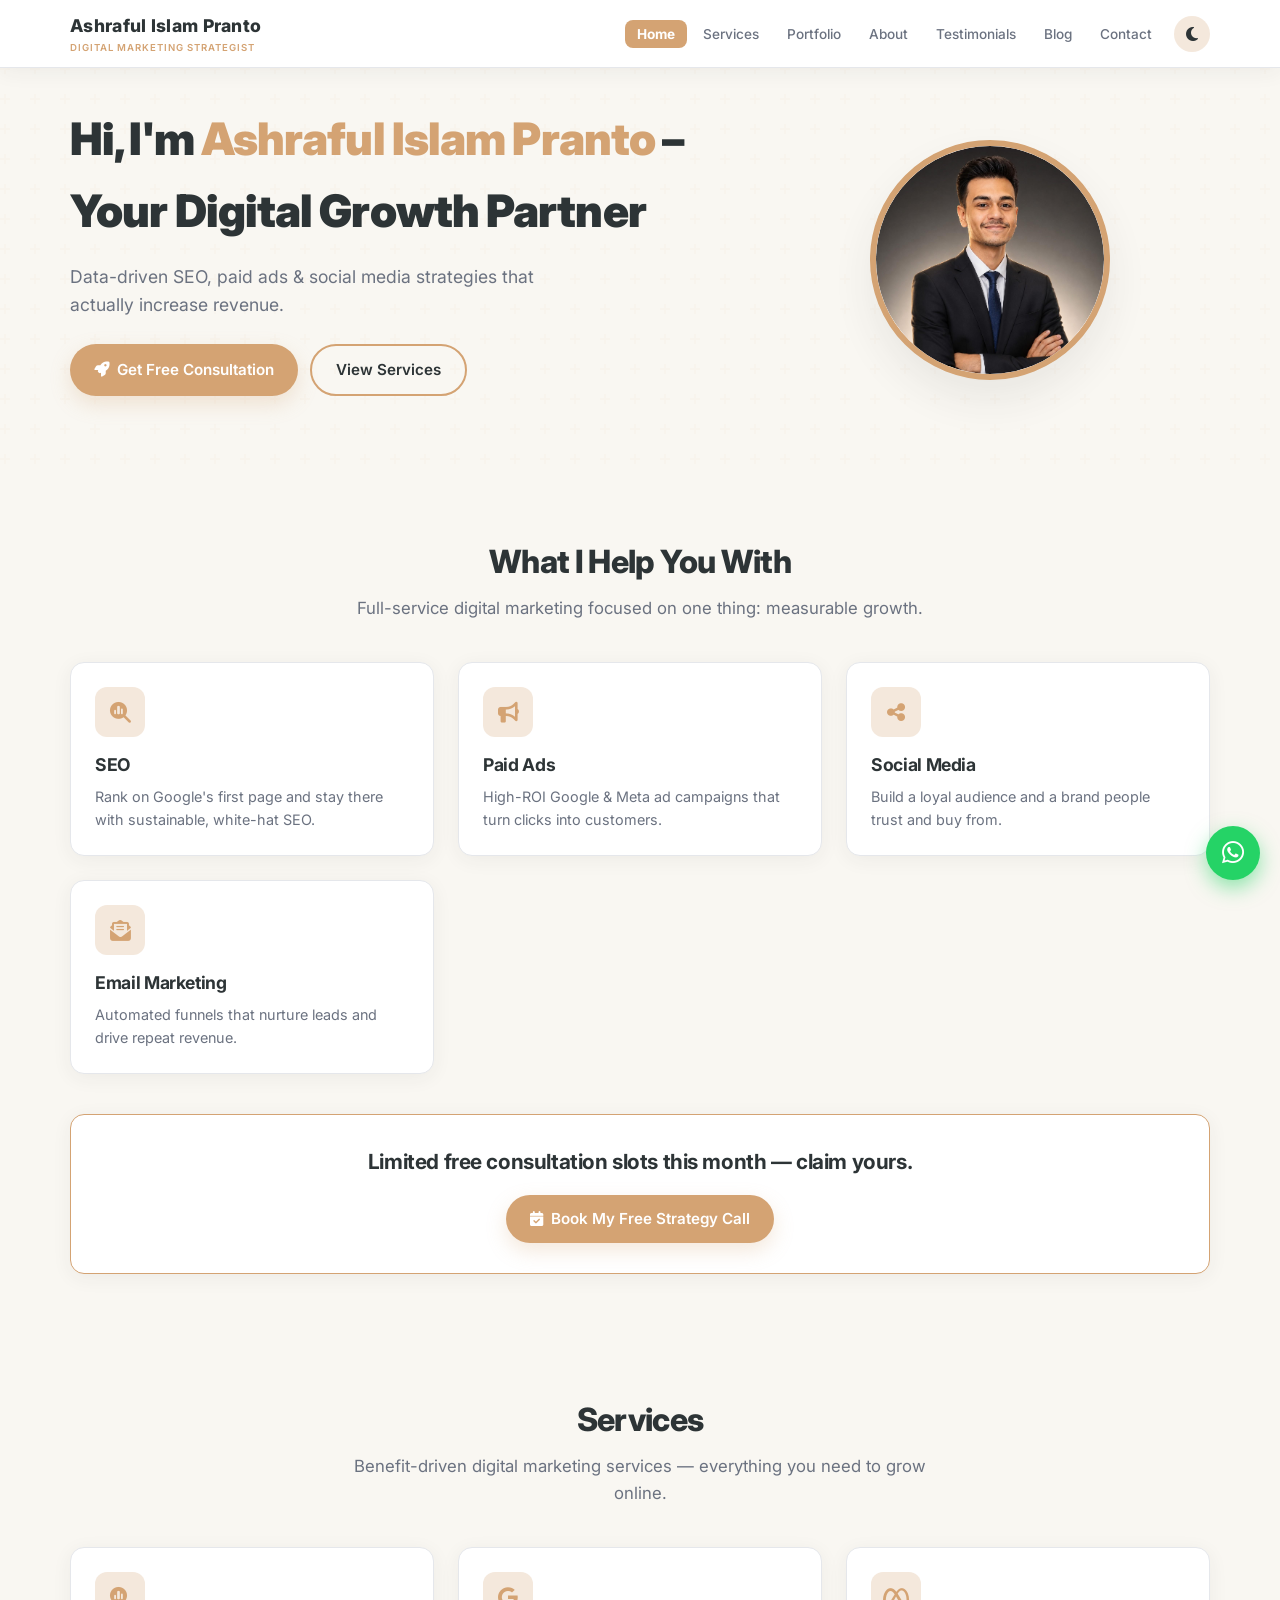
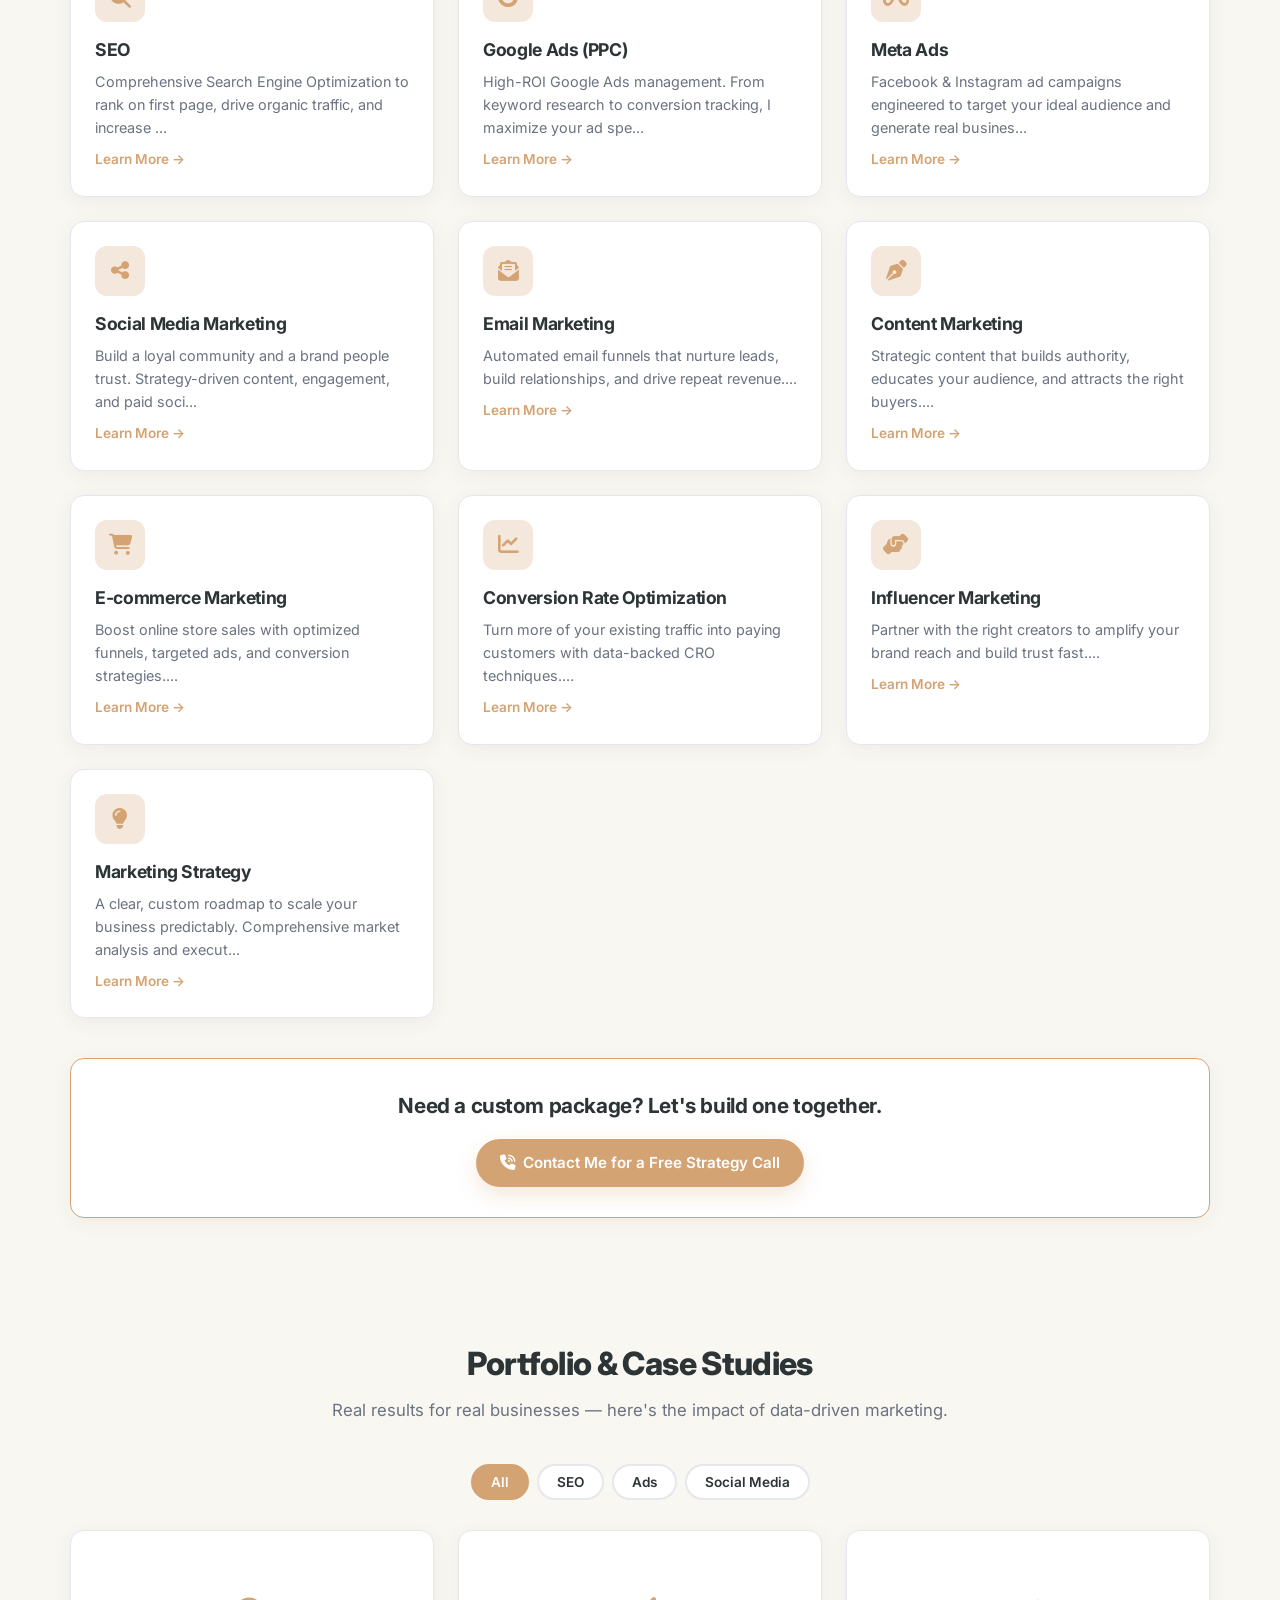
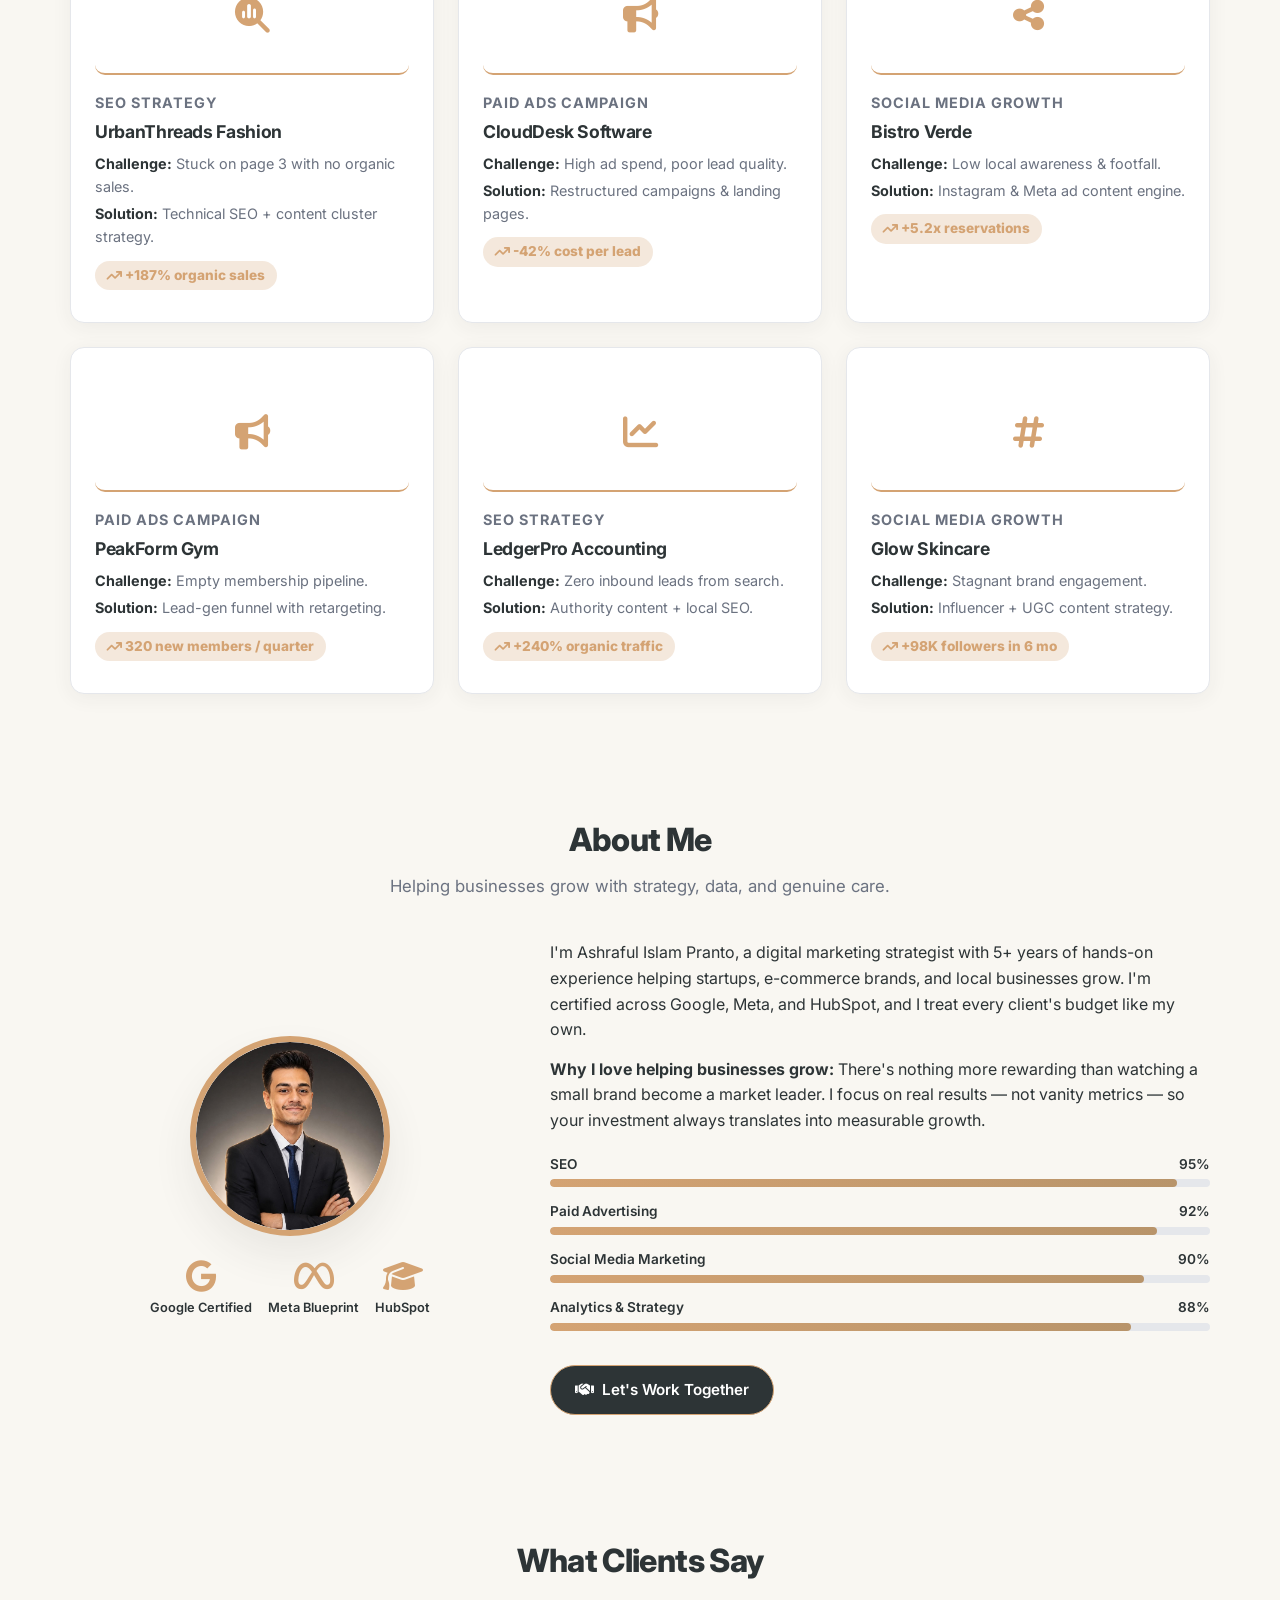
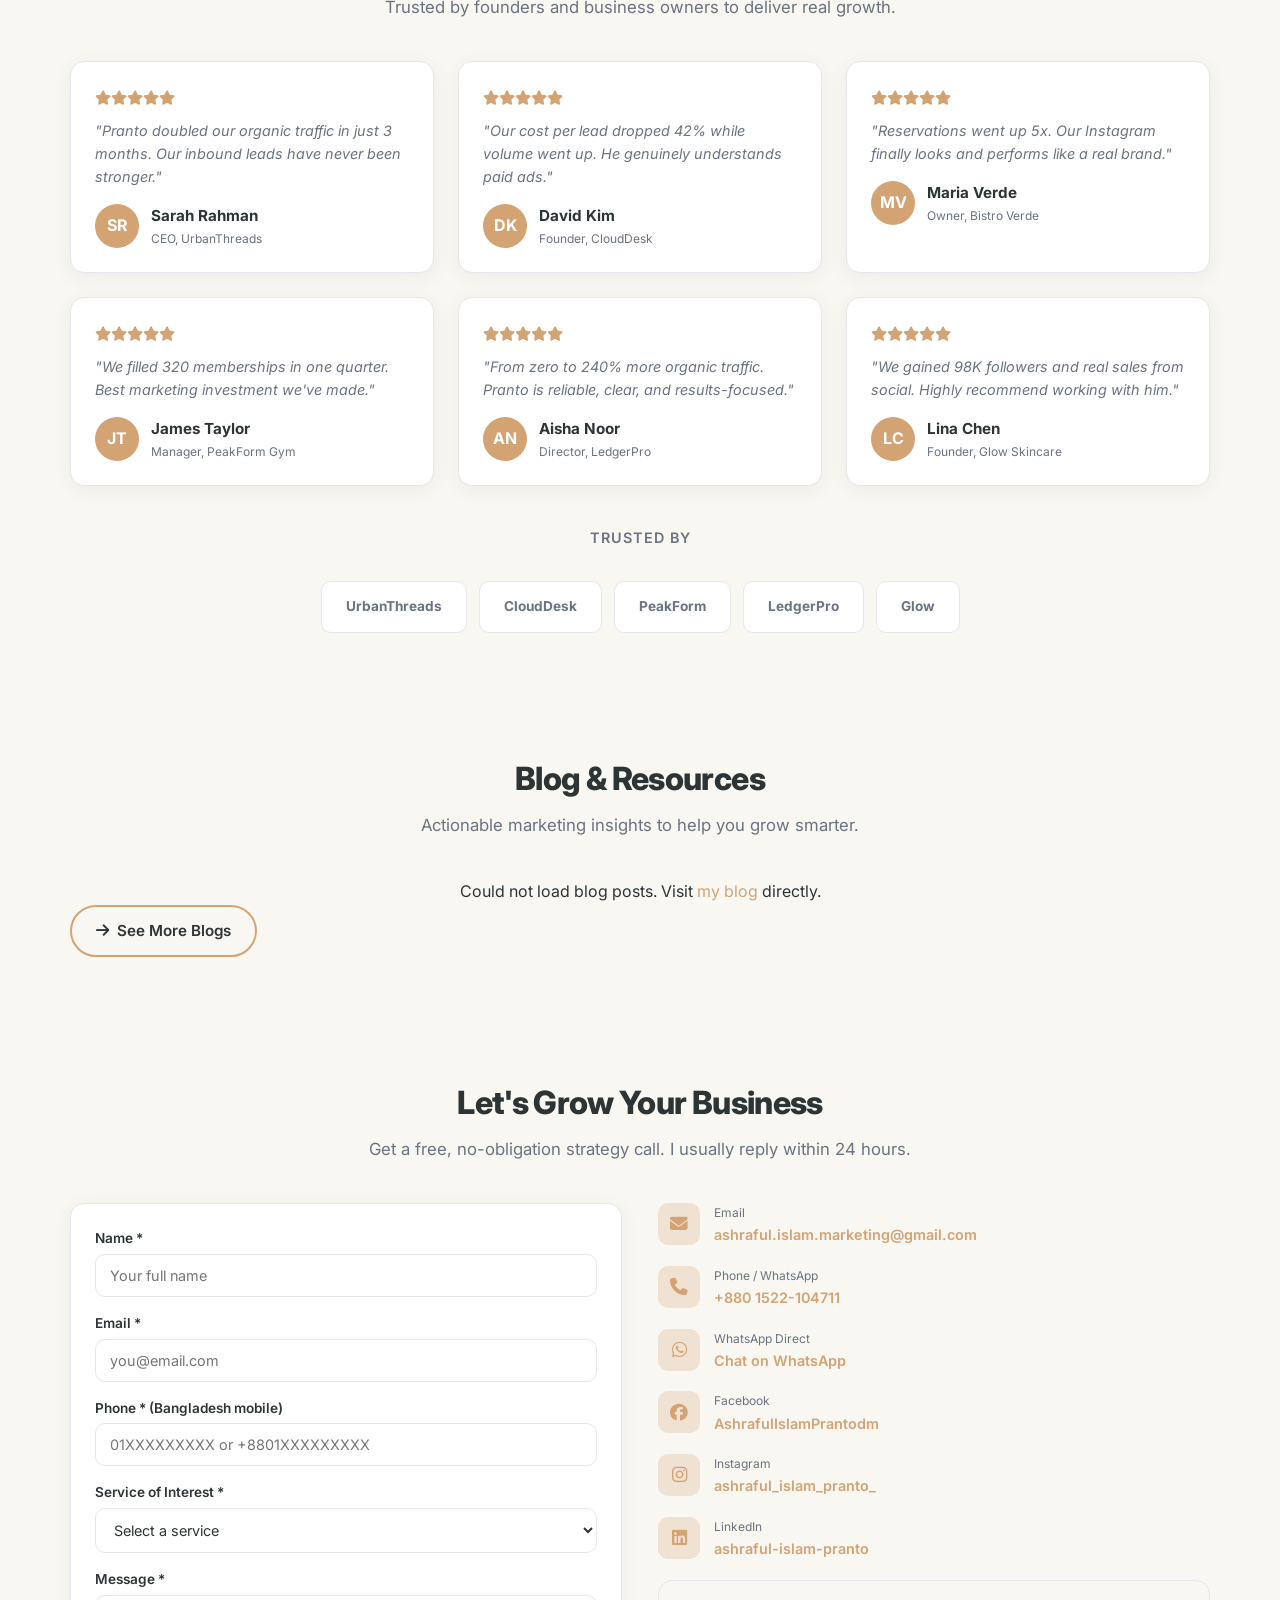
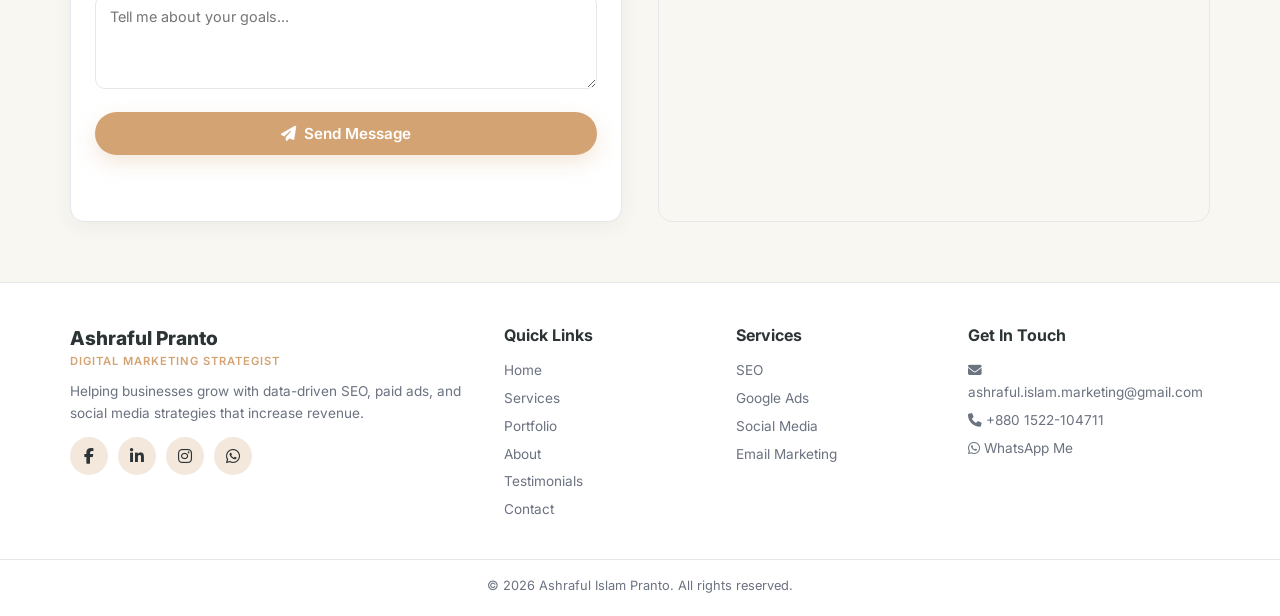
==== commit 396f3be6: "Update index.html" ====
--- a/index.html
+++ b/index.html
@@ -429,6 +429,11 @@
         <div class="grid grid-3" id="blogGrid">
           <div class="blog-loading">Loading latest insights from my blog...</div>
         </div>
+        <div class="blog-cta">
+          <a href="https://ashrafulislampersonal.blogspot.com" target="_blank" rel="noopener noreferrer" class="btn btn-outline">
+            <i class="fa-solid fa-arrow-right" aria-hidden="true"></i> See More Blogs
+          </a>
+        </div>
       </div>
     </section>
 
--- a/style.css
+++ b/style.css
@@ -1,10 +1,35 @@
-html, body {
-  overflow-x: hidden;
-  max-width: 100%;
-}
-
-/* Color palette from Designathon 2026 – Warm Minimalist */
+/* =================================================
+   CSS TABLE OF CONTENTS
+   =================================================
+   1. CSS Custom Properties (Variables)
+   2. Global Reset & Base Styles
+   3. Accessibility
+   4. Typography
+   5. Utility Classes
+   6. Skeleton Loading
+   7. Buttons
+   8. Header & Navigation
+   9. Hero Section
+   10. Grid & Cards
+   11. Services Section
+   12. Portfolio & Case Studies
+   13. About Section
+   14. Testimonials
+   15. Blog Section
+   16. Contact Section
+   17. Modal
+   18. Footer
+   19. Floating Elements
+   20. Animations & Keyframes
+   21. Dark Mode
+   22. Responsive Breakpoints
+   ================================================= */
+
+/* =================================================
+   1. CSS CUSTOM PROPERTIES (VARIABLES)
+   ================================================= */
 :root {
+  /* Color palette - Warm Minimalist */
   --bg-warm: #F9F7F2;
   --charcoal: #2D3436;
   --gold: #D4A373;
@@ -21,7 +46,1236 @@
   --surface: #F9F7F2;
   --surface-elevated: #FFFFFF;
   --gold-soft: rgba(212, 163, 115, 0.25);
-}
+
+  /* Layout */
+  --header-height: 64px;
+  --container-max: 1180px;
+  --section-padding: 60px;
+  --border-radius: 14px;
+  --border-radius-sm: 10px;
+  --border-radius-pill: 50px;
+
+  /* Transitions */
+  --transition-fast: 0.2s ease;
+  --transition-base: 0.25s ease;
+  --transition-slow: 0.3s ease;
+}
+
+/* =================================================
+   2. GLOBAL RESET & BASE STYLES
+   ================================================= */
+*,
+*::before,
+*::after {
+  margin: 0;
+  padding: 0;
+  box-sizing: border-box;
+}
+
+html {
+  scroll-behavior: smooth;
+  overflow-x: hidden;
+  max-width: 100%;
+}
+
+body {
+  font-family: 'Inter', sans-serif;
+  background: var(--bg-warm);
+  color: var(--text-dark);
+  line-height: 1.6;
+  transition: background var(--transition-slow), color var(--transition-slow);
+  overflow-x: hidden;
+  max-width: 100%;
+  /* Prevent content from hiding behind fixed header */
+  padding-top: var(--header-height);
+}
+
+a {
+  text-decoration: none;
+  color: inherit;
+}
+
+img {
+  max-width: 100%;
+  height: auto;
+  display: block;
+}
+
+/* =================================================
+   3. ACCESSIBILITY
+   ================================================= */
+.skip-link {
+  position: absolute;
+  top: -100%;
+  left: 50%;
+  transform: translateX(-50%);
+  background: var(--gold);
+  color: #fff;
+  padding: 12px 24px;
+  border-radius: 0 0 var(--border-radius-sm) var(--border-radius-sm);
+  font-weight: 600;
+  z-index: 9999;
+  transition: top var(--transition-fast);
+}
+
+.skip-link:focus {
+  top: 0;
+}
+
+/* Focus visible for keyboard navigation */
+*:focus-visible {
+  outline: 3px solid var(--gold);
+  outline-offset: 2px;
+  border-radius: 4px;
+}
+
+/* Reduced motion preference */
+@media (prefers-reduced-motion: reduce) {
+  *,
+  *::before,
+  *::after {
+    animation-duration: 0.01ms !important;
+    animation-iteration-count: 1 !important;
+    transition-duration: 0.01ms !important;
+    scroll-behavior: auto !important;
+  }
+}
+
+/* =================================================
+   4. TYPOGRAPHY
+   ================================================= */
+h1, h2, h3 {
+  font-family: 'Inter', sans-serif;
+  font-weight: 700;
+  letter-spacing: -0.02em;
+  color: var(--text-dark);
+}
+
+body.dark h1,
+body.dark h2,
+body.dark h3 {
+  color: var(--charcoal);
+}
+
+/* =================================================
+   5. UTILITY CLASSES
+   ================================================= */
+.container {
+  max-width: var(--container-max);
+  margin: 0 auto;
+  padding: 0 20px;
+}
+
+section {
+  padding: var(--section-padding) 0;
+  scroll-margin-top: var(--header-height);
+}
+
+.bg-alt {
+  background: var(--bg-alt);
+}
+
+/* =================================================
+   6. SKELETON LOADING
+   ================================================= */
+.skeleton {
+  background: linear-gradient(90deg, #e0e0e0 25%, #f0f0f0 50%, #e0e0e0 75%);
+  background-size: 200% 100%;
+  animation: loading 1.5s infinite;
+  border-radius: 8px;
+}
+
+body.dark .skeleton {
+  background: linear-gradient(90deg, #3a3a3a 25%, #4a4a4a 50%, #3a3a3a 75%);
+}
+
+@keyframes loading {
+  0% { background-position: 200% 0; }
+  100% { background-position: -200% 0; }
+}
+
+.skeleton-card {
+  padding: 30px;
+  background: var(--card-bg);
+  border: 1px solid var(--border);
+  border-radius: var(--border-radius);
+}
+
+.skeleton-icon {
+  width: 56px;
+  height: 56px;
+  border-radius: 12px;
+  margin-bottom: 16px;
+}
+
+.skeleton-title {
+  height: 24px;
+  width: 70%;
+  margin-bottom: 12px;
+}
+
+.skeleton-text {
+  height: 16px;
+  width: 100%;
+  margin-bottom: 8px;
+}
+
+.skeleton-text.short {
+  width: 60%;
+}
+
+/* =================================================
+   7. BUTTONS
+   ================================================= */
+.btn {
+  display: inline-flex;
+  align-items: center;
+  justify-content: center;
+  gap: 8px;
+  font-weight: 600;
+  border: none;
+  cursor: pointer;
+  padding: 12px 24px;
+  border-radius: var(--border-radius-pill);
+  font-size: 0.95rem;
+  transition: var(--transition-base);
+  font-family: inherit;
+  text-align: center;
+}
+
+.btn-primary {
+  background: var(--gold);
+  color: #fff;
+  box-shadow: 0 8px 20px var(--gold-soft);
+}
+
+.btn-primary:hover {
+  background: #B8946A;
+  transform: translateY(-3px);
+  box-shadow: 0 12px 26px var(--gold-soft);
+}
+
+.btn-outline {
+  background: transparent;
+  color: var(--text-dark);
+  border: 2px solid var(--gold);
+}
+
+.btn-outline:hover {
+  background: var(--gold);
+  color: #fff;
+  border-color: var(--gold);
+}
+
+.btn-dark {
+  background: var(--charcoal);
+  color: #fff;
+  border: 1px solid var(--gold);
+}
+
+.btn-dark:hover {
+  background: #1a1a1a;
+  transform: translateY(-3px);
+}
+
+.btn-gold {
+  background: var(--gold);
+  color: #fff;
+  border: none;
+  flex: 1;
+}
+
+.btn-gold:hover {
+  background: #B8946A;
+  transform: translateY(-3px);
+}
+
+/* =================================================
+   8. HEADER & NAVIGATION
+   ================================================= */
+header {
+  position: fixed;
+  top: 0;
+  left: 0;
+  width: 100%;
+  z-index: 1000;
+  background: var(--white);
+  border-bottom: 1px solid var(--border);
+  backdrop-filter: blur(10px);
+  -webkit-backdrop-filter: blur(10px);
+  box-shadow: var(--shadow);
+  min-height: var(--header-height);
+}
+
+.nav {
+  display: flex;
+  align-items: center;
+  justify-content: space-between;
+  padding: 12px 20px;
+  max-width: var(--container-max);
+  margin: 0 auto;
+  min-height: var(--header-height);
+}
+
+/* Logo */
+.logo {
+  display: flex;
+  flex-direction: column;
+  color: var(--text-dark);
+  flex-shrink: 0;
+}
+
+.logo .name {
+  font-size: 1.1rem;
+  font-weight: 800;
+  letter-spacing: 0.3px;
+}
+
+.logo .tag {
+  font-size: 0.6rem;
+  color: var(--gold);
+  font-weight: 600;
+  text-transform: uppercase;
+  letter-spacing: 1px;
+}
+
+/* Navigation Links - Centered */
+.nav-right {
+  display: flex;
+  align-items: center;
+  gap: 4px;
+}
+
+.nav-links {
+  display: flex;
+  gap: 4px;
+  list-style: none;
+  align-items: center;
+}
+
+.nav-links a {
+  color: var(--text-muted);
+  font-weight: 500;
+  padding: 6px 12px;
+  border-radius: 8px;
+  transition: var(--transition-fast);
+  font-size: 0.85rem;
+  white-space: nowrap;
+}
+
+.nav-links a:hover,
+.nav-links a:focus-visible {
+  color: var(--text-dark);
+  background: var(--gold-soft);
+}
+
+.nav-links a.active {
+  color: #fff;
+  background: var(--gold);
+  font-weight: 700;
+}
+
+/* Dark Mode Toggle */
+.dark-mode-nav-btn {
+  background: var(--gold-soft);
+  border: none;
+  color: var(--text-dark);
+  width: 36px;
+  height: 36px;
+  border-radius: 50%;
+  cursor: pointer;
+  font-size: 1rem;
+  display: flex;
+  align-items: center;
+  justify-content: center;
+  transition: var(--transition-fast);
+  margin-left: 6px;
+}
+
+.dark-mode-nav-btn:hover {
+  background: var(--gold);
+  color: #fff;
+  transform: scale(1.05);
+}
+
+/* Hamburger Menu */
+.hamburger {
+  display: none;
+  background: none;
+  border: none;
+  color: var(--text-dark);
+  font-size: 1.4rem;
+  cursor: pointer;
+  padding: 4px;
+}
+
+/* =================================================
+   9. HERO SECTION
+   ================================================= */
+.hero {
+  position: relative;
+  background: var(--bg-warm);
+  color: var(--text-dark);
+  overflow: hidden;
+  padding: 40px 0 60px;
+}
+
+.hero::before {
+  content: '';
+  position: absolute;
+  top: 0;
+  left: 0;
+  width: 100%;
+  height: 100%;
+  background-image: url("data:image/svg+xml,%3Csvg width='60' height='60' viewBox='0 0 60 60' xmlns='http://www.w3.org/2000/svg'%3E%3Cg fill='none' fill-rule='evenodd'%3E%3Cg fill='%23D4A373' fill-opacity='0.08'%3E%3Cpath d='M36 34v-4h-2v4h-4v2h4v4h2v-4h4v-2h-4zm0-30V0h-2v4h-4v2h4v4h2V6h4V4h-4zM6 34v-4H4v4H0v2h4v4h2v-4h4v-2H6zM6 4V0H4v4H0v2h4v4h2V6h4V4H6z'/%3E%3C/g%3E%3C/g%3E%3C/svg%3E");
+  background-repeat: repeat;
+  opacity: 0.5;
+  pointer-events: none;
+  z-index: 0;
+}
+
+.hero .container {
+  position: relative;
+  z-index: 2;
+}
+
+.hero-grid {
+  display: grid;
+  grid-template-columns: 1.2fr 0.8fr;
+  gap: 40px;
+  align-items: center;
+}
+
+.hero h1 {
+  color: var(--text-dark);
+  font-size: 2.8rem;
+  font-weight: 900;
+  margin-bottom: 16px;
+}
+
+.hero h1 span {
+  color: var(--gold);
+  background: none;
+  padding: 0;
+}
+
+.hero p.sub {
+  font-size: 1.1rem;
+  color: var(--text-muted);
+  margin-bottom: 24px;
+  max-width: 520px;
+}
+
+.hero-cta {
+  display: flex;
+  gap: 12px;
+  flex-wrap: wrap;
+  margin-bottom: 20px;
+}
+
+.hero-photo {
+  justify-self: center;
+}
+
+.photo-circle {
+  width: 240px;
+  height: 240px;
+  border-radius: 50%;
+  background: var(--white);
+  border: 6px solid var(--gold);
+  display: flex;
+  align-items: center;
+  justify-content: center;
+  font-size: 6rem;
+  color: var(--text-dark);
+  box-shadow: var(--shadow-lg);
+  overflow: hidden;
+  position: relative;
+  z-index: 2;
+}
+
+.photo-circle img {
+  width: 100%;
+  height: 100%;
+  object-fit: cover;
+  border-radius: 50%;
+}
+
+/* =================================================
+   10. GRID & CARDS
+   ================================================= */
+.grid {
+  display: grid;
+  gap: 24px;
+}
+
+.grid-3 {
+  grid-template-columns: repeat(3, 1fr);
+}
+
+.card {
+  background: var(--card-bg);
+  border: 1px solid var(--border);
+  border-radius: var(--border-radius);
+  padding: 24px;
+  transition: var(--transition-slow);
+  box-shadow: var(--shadow);
+}
+
+.card:hover {
+  transform: translateY(-6px);
+  box-shadow: var(--shadow-lg);
+  border-color: var(--gold);
+}
+
+.card .icon {
+  width: 50px;
+  height: 50px;
+  border-radius: 12px;
+  background: var(--gold-soft);
+  color: var(--gold);
+  display: flex;
+  align-items: center;
+  justify-content: center;
+  font-size: 1.3rem;
+  margin-bottom: 14px;
+  transition: var(--transition-slow);
+}
+
+.card:hover .icon {
+  background: var(--gold);
+  color: #fff;
+}
+
+.card h3 {
+  font-size: 1.1rem;
+  margin-bottom: 6px;
+}
+
+.card p {
+  color: var(--text-muted);
+  font-size: 0.9rem;
+}
+
+.learn {
+  display: inline-block;
+  margin-top: 12px;
+  color: var(--gold);
+  font-weight: 600;
+  font-size: 0.85rem;
+  cursor: pointer;
+  background: none;
+  border: none;
+  padding: 0;
+  font-family: inherit;
+}
+
+.learn:hover {
+  text-decoration: underline;
+}
+
+/* Banner CTA */
+.banner {
+  background: var(--white);
+  border: 1px solid var(--gold);
+  border-radius: var(--border-radius);
+  padding: 30px 20px;
+  text-align: center;
+  margin-top: 40px;
+  box-shadow: var(--shadow);
+}
+
+.banner h3 {
+  color: var(--text-dark);
+  font-size: 1.3rem;
+  margin-bottom: 16px;
+}
+
+/* Section Titles */
+.section-title {
+  font-size: 2rem;
+  font-weight: 800;
+  text-align: center;
+  margin-bottom: 8px;
+}
+
+.section-sub {
+  text-align: center;
+  color: var(--text-muted);
+  max-width: 620px;
+  margin: 0 auto 40px;
+  font-size: 1.05rem;
+}
+
+/* =================================================
+   11. SERVICES SECTION
+   ================================================= */
+/* Service cards populated by JavaScript */
+
+/* =================================================
+   12. PORTFOLIO & CASE STUDIES
+   ================================================= */
+.filters {
+  display: flex;
+  gap: 8px;
+  justify-content: center;
+  flex-wrap: wrap;
+  margin-bottom: 30px;
+}
+
+.filter-btn {
+  padding: 8px 18px;
+  border: 2px solid var(--border);
+  background: var(--card-bg);
+  border-radius: var(--border-radius-pill);
+  cursor: pointer;
+  font-weight: 600;
+  font-family: inherit;
+  transition: var(--transition-fast);
+  color: var(--text-dark);
+  font-size: 0.85rem;
+}
+
+.filter-btn.active,
+.filter-btn:hover,
+.filter-btn:focus-visible {
+  background: var(--gold);
+  color: #fff;
+  border-color: var(--gold);
+}
+
+.case-thumb {
+  height: 120px;
+  border-radius: var(--border-radius-sm);
+  background: var(--white);
+  border-bottom: 2px solid var(--gold);
+  display: flex;
+  align-items: center;
+  justify-content: center;
+  color: var(--gold);
+  font-size: 2.2rem;
+  margin-bottom: 16px;
+  overflow: hidden;
+}
+
+.case-thumb img {
+  width: 100%;
+  height: 100%;
+  object-fit: cover;
+}
+
+.badge-gold {
+  display: inline-block;
+  background: var(--gold-soft);
+  color: var(--gold);
+  font-weight: 800;
+  padding: 4px 12px;
+  border-radius: var(--border-radius-pill);
+  font-size: 0.85rem;
+  margin: 8px 0;
+}
+
+.case-meta {
+  font-size: 0.75rem;
+  text-transform: uppercase;
+  letter-spacing: 1px;
+  color: var(--gold);
+  font-weight: 700;
+  margin-bottom: 4px;
+}
+
+.case-row {
+  margin: 4px 0;
+  font-size: 0.85rem;
+  color: var(--text-muted);
+}
+
+.case-row b {
+  color: var(--text-dark);
+}
+
+/* =================================================
+   13. ABOUT SECTION
+   ================================================= */
+.about-grid {
+  display: grid;
+  grid-template-columns: 0.8fr 1.2fr;
+  gap: 40px;
+  align-items: center;
+}
+
+.about-photo {
+  width: 200px;
+  height: 200px;
+  border-radius: 50%;
+  margin: 0 auto;
+  background: var(--white);
+  display: flex;
+  align-items: center;
+  justify-content: center;
+  font-size: 4.5rem;
+  border: 6px solid var(--gold);
+  box-shadow: var(--shadow-lg);
+  overflow: hidden;
+}
+
+.about-photo img {
+  width: 100%;
+  height: 100%;
+  object-fit: cover;
+  border-radius: 50%;
+}
+
+.about-text {
+  margin-bottom: 14px;
+}
+
+.about-text-bold {
+  margin-bottom: 20px;
+}
+
+.about-cta {
+  margin-top: 20px;
+}
+
+/* Skill Bars */
+.skill {
+  margin-bottom: 14px;
+}
+
+.skill-head {
+  display: flex;
+  justify-content: space-between;
+  font-weight: 600;
+  margin-bottom: 4px;
+  font-size: 0.85rem;
+}
+
+.bar {
+  height: 8px;
+  background: var(--border);
+  border-radius: var(--border-radius-pill);
+  overflow: hidden;
+}
+
+.bar span {
+  display: block;
+  height: 100%;
+  background: linear-gradient(90deg, var(--gold), #B8946A);
+  border-radius: var(--border-radius-pill);
+  width: 0%;
+  transition: width 1s ease;
+}
+
+/* Certifications */
+.certs {
+  display: flex;
+  gap: 16px;
+  flex-wrap: wrap;
+  justify-content: center;
+  margin-top: 24px;
+}
+
+.cert {
+  display: flex;
+  flex-direction: column;
+  align-items: center;
+  gap: 6px;
+  color: var(--text-dark);
+  font-weight: 600;
+  font-size: 0.8rem;
+}
+
+.cert i {
+  font-size: 2rem;
+  color: var(--gold);
+}
+
+/* =================================================
+   14. TESTIMONIALS
+   ================================================= */
+.stars {
+  color: var(--gold);
+  margin-bottom: 10px;
+  font-size: 0.9rem;
+}
+
+.quote {
+  font-style: italic;
+  color: var(--text-muted);
+  margin-bottom: 16px;
+  font-size: 0.95rem;
+}
+
+.t-person {
+  display: flex;
+  align-items: center;
+  gap: 12px;
+}
+
+.t-avatar {
+  width: 44px;
+  height: 44px;
+  border-radius: 50%;
+  background: var(--gold);
+  color: #fff;
+  display: flex;
+  align-items: center;
+  justify-content: center;
+  font-weight: 700;
+  font-size: 1rem;
+  flex-shrink: 0;
+}
+
+.t-person .nm {
+  font-weight: 700;
+  color: var(--text-dark);
+  font-size: 0.95rem;
+}
+
+.t-person .rl {
+  font-size: 0.75rem;
+  color: var(--text-muted);
+}
+
+.trusted-heading {
+  text-align: center;
+  margin-top: 40px;
+  color: var(--text-muted);
+  font-weight: 600;
+  font-size: 0.9rem;
+  letter-spacing: 1px;
+  text-transform: uppercase;
+}
+
+.logos {
+  display: flex;
+  gap: 12px;
+  flex-wrap: wrap;
+  justify-content: center;
+  margin-top: 32px;
+}
+
+.logo-box {
+  background: var(--white);
+  color: var(--text-muted);
+  border-radius: var(--border-radius-sm);
+  padding: 14px 24px;
+  font-weight: 700;
+  font-size: 0.85rem;
+  border: 1px solid var(--border);
+}
+
+/* =================================================
+   15. BLOG SECTION
+   ================================================= */
+.blog-loading {
+  text-align: center;
+  grid-column: span 3;
+  color: var(--text-muted);
+  padding: 40px;
+}
+
+.blog-image {
+  width: 100%;
+  height: 120px;
+  object-fit: cover;
+  border-radius: var(--border-radius-sm);
+  margin-bottom: 16px;
+  border-bottom: 2px solid var(--gold);
+}
+
+.blog-date {
+  font-size: 0.75rem;
+  color: var(--gold);
+  font-weight: 600;
+  margin-bottom: 4px;
+}
+
+/* =================================================
+   16. CONTACT SECTION
+   ================================================= */
+.contact-grid {
+  display: grid;
+  grid-template-columns: 1fr 1fr;
+  gap: 36px;
+}
+
+.form-group {
+  margin-bottom: 16px;
+}
+
+.form-group label {
+  display: block;
+  font-weight: 600;
+  margin-bottom: 4px;
+  font-size: 0.85rem;
+}
+
+.form-group input,
+.form-group select,
+.form-group textarea {
+  width: 100%;
+  padding: 12px 14px;
+  border: 1.5px solid var(--border);
+  border-radius: var(--border-radius-sm);
+  font-family: inherit;
+  font-size: 0.9rem;
+  transition: var(--transition-fast);
+  background: var(--white);
+  color: var(--text-dark);
+}
+
+.form-group input:focus,
+.form-group select:focus,
+.form-group textarea:focus {
+  outline: none;
+  border-color: var(--gold);
+  box-shadow: 0 0 0 3px var(--gold-soft);
+}
+
+/* Honeypot field - hidden from users */
+.honeypot-field {
+  position: absolute;
+  left: -9999px;
+  opacity: 0;
+  pointer-events: none;
+}
+
+.submit-btn {
+  width: 100%;
+}
+
+.success-msg {
+  display: none;
+  background: var(--gold-soft);
+  color: var(--gold);
+  padding: 12px;
+  border-radius: var(--border-radius-sm);
+  font-weight: 600;
+  margin-top: 12px;
+  text-align: center;
+}
+
+.error-msg {
+  display: none;
+  background: #fee2e2;
+  color: #dc2626;
+  padding: 12px;
+  border-radius: var(--border-radius-sm);
+  font-weight: 500;
+  margin-top: 12px;
+  text-align: center;
+  font-size: 0.85rem;
+}
+
+/* Contact Info Items */
+.info-item {
+  display: flex;
+  gap: 14px;
+  align-items: flex-start;
+  margin-bottom: 18px;
+}
+
+.info-item i {
+  width: 42px;
+  height: 42px;
+  flex-shrink: 0;
+  background: var(--gold-soft);
+  color: var(--gold);
+  border-radius: var(--border-radius-sm);
+  display: flex;
+  align-items: center;
+  justify-content: center;
+  font-size: 1.1rem;
+}
+
+.info-item .lbl {
+  font-size: 0.75rem;
+  color: var(--text-muted);
+}
+
+.info-item .val {
+  font-weight: 600;
+  color: var(--gold);
+  font-size: 0.9rem;
+}
+
+.info-item .val:hover {
+  text-decoration: underline;
+}
+
+/* Map */
+.map-box {
+  margin-top: 16px;
+  border-radius: var(--border-radius);
+  overflow: hidden;
+  border: 1px solid var(--border);
+}
+
+.map-box iframe {
+  width: 100%;
+  height: 240px;
+  border: 0;
+  display: block;
+}
+
+/* =================================================
+   17. MODAL
+   ================================================= */
+.modal {
+  display: none;
+  position: fixed;
+  top: 0;
+  left: 0;
+  width: 100%;
+  height: 100%;
+  background: rgba(0, 0, 0, 0.8);
+  z-index: 2000;
+  overflow-y: auto;
+  backdrop-filter: blur(4px);
+  -webkit-backdrop-filter: blur(4px);
+  padding: 20px;
+  align-items: flex-start;
+  justify-content: center;
+}
+
+.modal[aria-hidden="false"],
+.modal[style*="display: flex"] {
+  display: flex;
+}
+
+.modal-content {
+  background: var(--white);
+  max-width: 700px;
+  width: 100%;
+  margin: 40px auto;
+  border-radius: var(--border-radius);
+  padding: 30px 24px;
+  position: relative;
+  animation: slideDown 0.3s ease;
+  border: 1px solid var(--gold);
+}
+
+.close-modal {
+  position: absolute;
+  top: 16px;
+  right: 20px;
+  font-size: 26px;
+  font-weight: bold;
+  cursor: pointer;
+  color: var(--text-muted);
+  background: none;
+  border: none;
+  padding: 0;
+  line-height: 1;
+}
+
+.close-modal:hover,
+.close-modal:focus-visible {
+  color: var(--gold);
+}
+
+.modal-body {
+  text-align: center;
+}
+
+.modal-icon {
+  font-size: 2.8rem;
+  color: var(--gold);
+  margin-bottom: 12px;
+  display: block;
+}
+
+.modal h2 {
+  color: var(--gold);
+  margin-bottom: 12px;
+}
+
+.booking-buttons {
+  display: flex;
+  gap: 12px;
+  margin: 20px 0;
+  flex-wrap: wrap;
+}
+
+.booking-buttons .btn {
+  flex: 1;
+  min-width: 140px;
+}
+
+.modal-note {
+  margin-top: 16px;
+  font-size: 0.8rem;
+  color: var(--text-muted);
+}
+
+@keyframes slideDown {
+  from {
+    transform: translateY(-40px);
+    opacity: 0;
+  }
+  to {
+    transform: translateY(0);
+    opacity: 1;
+  }
+}
+
+/* =================================================
+   18. FOOTER
+   ================================================= */
+footer {
+  background: var(--white);
+  color: var(--text-muted);
+  padding: 40px 0 20px;
+  border-top: 1px solid var(--border);
+}
+
+.footer-grid {
+  display: grid;
+  grid-template-columns: 2fr 1fr 1fr 1.2fr;
+  gap: 30px;
+}
+
+footer h4 {
+  color: var(--text-dark);
+  margin-bottom: 12px;
+  font-size: 1rem;
+}
+
+footer ul {
+  list-style: none;
+}
+
+footer li {
+  margin-bottom: 6px;
+  font-size: 0.85rem;
+}
+
+footer a:hover {
+  color: var(--gold);
+}
+
+.f-logo .name {
+  font-size: 1.2rem;
+  font-weight: 800;
+  color: var(--text-dark);
+}
+
+.f-logo .tag {
+  color: var(--gold);
+  font-size: 0.7rem;
+  font-weight: 600;
+  text-transform: uppercase;
+  letter-spacing: 1px;
+}
+
+.f-desc {
+  margin-top: 10px;
+  font-size: 0.85rem;
+}
+
+.f-social {
+  display: flex;
+  gap: 10px;
+  margin-top: 12px;
+}
+
+.f-social a {
+  width: 38px;
+  height: 38px;
+  background: var(--gold-soft);
+  border-radius: 50%;
+  display: flex;
+  align-items: center;
+  justify-content: center;
+  color: var(--text-dark);
+  transition: var(--transition-base);
+}
+
+.f-social a:hover {
+  background: var(--gold);
+  color: #fff;
+  transform: translateY(-2px);
+}
+
+.copyright {
+  text-align: center;
+  border-top: 1px solid var(--border);
+  margin-top: 32px;
+  padding-top: 16px;
+  font-size: 0.8rem;
+}
+
+/* =================================================
+   19. FLOATING ELEMENTS
+   ================================================= */
+/* WhatsApp Float Button */
+.whatsapp-float {
+  position: fixed;
+  bottom: 20px;
+  right: 20px;
+  width: 54px;
+  height: 54px;
+  background: #25D366;
+  color: #fff;
+  border-radius: 50%;
+  display: flex;
+  align-items: center;
+  justify-content: center;
+  font-size: 1.6rem;
+  z-index: 1500;
+  box-shadow: 0 8px 20px rgba(37, 211, 102, 0.5);
+  transition: var(--transition-base);
+}
+
+.whatsapp-float:hover {
+  transform: scale(1.08);
+}
+
+/* Back to Top Button */
+.totop {
+  position: fixed;
+  bottom: 20px;
+  left: 20px;
+  width: 44px;
+  height: 44px;
+  background: var(--gold);
+  color: #fff;
+  border: none;
+  border-radius: 50%;
+  cursor: pointer;
+  font-size: 1rem;
+  z-index: 1500;
+  opacity: 0;
+  visibility: hidden;
+  transition: var(--transition-base);
+  box-shadow: var(--shadow);
+  display: flex;
+  align-items: center;
+  justify-content: center;
+}
+
+.totop.show {
+  opacity: 1;
+  visibility: visible;
+}
+
+.totop:hover {
+  background: #B8946A;
+}
+
+/* =================================================
+   20. ANIMATIONS & KEYFRAMES
+   ================================================= */
+@keyframes fadeIn {
+  from { opacity: 0; transform: translateY(20px); }
+  to { opacity: 1; transform: translateY(0); }
+}
+
+/* =================================================
+   21. DARK MODE
+   ================================================= */
 body.dark {
   --bg-warm: #1E1E1E;
   --charcoal: #E5E7EB;
@@ -32,248 +1286,223 @@
   --text-dark: #E5E7EB;
   --text-muted: #9CA3AF;
   --border: #374151;
-  --shadow: 0 4px 20px rgba(0,0,0,0.4);
-  --shadow-lg: 0 20px 40px rgba(0,0,0,0.6);
+  --shadow: 0 4px 20px rgba(0, 0, 0, 0.4);
+  --shadow-lg: 0 20px 40px rgba(0, 0, 0, 0.6);
   --card-bg: #2A2A2A;
   --bg-alt: #1E1E1E;
   --surface: #2A2A2A;
   --surface-elevated: #3A3A3A;
   --gold-soft: rgba(212, 163, 115, 0.35);
 }
-*{margin:0;padding:0;box-sizing:border-box}
-html{scroll-behavior:smooth}
-body{font-family:'Inter',sans-serif;background:var(--bg-warm);color:var(--text-dark);line-height:1.6;transition:background 0.3s, color 0.2s}
-a{text-decoration:none;color:inherit}
-img{max-width:100%;height:auto}
-.container{max-width:1180px;margin:0 auto;padding:0 20px}
-section{padding:60px 0;scroll-margin-top:72px}
-h1,h2,h3{font-family:'Inter',sans-serif;font-weight:700;letter-spacing:-0.02em;color:var(--text-dark)}
-body.dark h1, body.dark h2, body.dark h3{color:var(--charcoal)}
-h2.section-title{font-size:2rem;font-weight:800;text-align:center;margin-bottom:8px}
-.section-sub{text-align:center;color:var(--text-muted);max-width:620px;margin:0 auto 40px;font-size:1.05rem}
-
-/* Skeleton */
-.skeleton {
-  background: linear-gradient(90deg, #e0e0e0 25%, #f0f0f0 50%, #e0e0e0 75%);
-  background-size: 200% 100%;
-  animation: loading 1.5s infinite;
-  border-radius: 8px;
-}
-body.dark .skeleton {
-  background: linear-gradient(90deg, #3a3a3a 25%, #4a4a4a 50%, #3a3a3a 75%);
-}
-@keyframes loading {
-  0% { background-position: 200% 0; }
-  100% { background-position: -200% 0; }
-}
-.skeleton-card {
-  padding: 30px;
-  background: var(--card-bg);
-  border: 1px solid var(--border);
-  border-radius: 14px;
-}
-.skeleton-icon {
-  width: 56px;
-  height: 56px;
-  border-radius: 12px;
-  margin-bottom: 16px;
-}
-.skeleton-title {
-  height: 24px;
-  width: 70%;
-  margin-bottom: 12px;
-}
-.skeleton-text {
-  height: 16px;
-  width: 100%;
-  margin-bottom: 8px;
-}
-.skeleton-text.short {
-  width: 60%;
-}
-
-/* Buttons */
-.btn{display:inline-flex;align-items:center;gap:8px;font-weight:600;border:none;cursor:pointer;
-  padding:12px 24px;border-radius:50px;font-size:0.95rem;transition:.25s;font-family:inherit}
-.btn-primary{background:var(--gold);color:#fff;box-shadow:0 8px 20px var(--gold-soft)}
-.btn-primary:hover{background:#B8946A;transform:translateY(-3px);box-shadow:0 12px 26px var(--gold-soft)}
-.btn-outline{background:transparent;color:var(--text-dark);border:2px solid var(--gold)}
-.btn-outline:hover{background:var(--gold);color:#fff;border-color:var(--gold)}
-.btn-dark{background:var(--charcoal);color:#fff;border:1px solid var(--gold)}
-.btn-dark:hover{background:#1a1a1a;transform:translateY(-3px)}
-
-/* Header */
-header{position:sticky;top:0;z-index:1000;background:var(--white);border-bottom:1px solid var(--border);backdrop-filter:blur(10px);box-shadow:var(--shadow)}
-.nav{display:flex;align-items:center;justify-content:space-between;padding:12px 20px;max-width:1180px;margin:0 auto;min-height:64px}
-.logo{display:flex;flex-direction:column;color:var(--text-dark)}
-.logo .name{font-size:1.1rem;font-weight:800;letter-spacing:.3px}
-.logo .tag{font-size:.6rem;color:var(--gold);font-weight:600;text-transform:uppercase;letter-spacing:1px}
-.nav-links{display:flex;gap:4px;list-style:none;align-items:center}
-.nav-links a{color:var(--text-muted);font-weight:500;padding:6px 12px;border-radius:8px;transition:.2s;font-size:.85rem}
-.nav-links a:hover{color:var(--text-dark);background:var(--gold-soft)}
-.nav-links a.active{color:#fff;background:var(--gold);font-weight:700}
-.hamburger{display:none;background:none;border:none;color:var(--text-dark);font-size:1.4rem;cursor:pointer;padding:4px}
-.dark-mode-nav-btn{background:var(--gold-soft);border:none;color:var(--text-dark);width:36px;height:36px;border-radius:50%;cursor:pointer;font-size:1rem;display:flex;align-items:center;justify-content:center;transition:0.2s;margin-left:6px}
-.dark-mode-nav-btn:hover{background:var(--gold);color:#fff;transform:scale(1.05)}
-.nav-right{display:flex;align-items:center;gap:4px}
-
-/* Hero */
-.hero{position:relative;background:var(--bg-warm);color:var(--text-dark);overflow:hidden;padding:40px 0 60px}
-.hero::before{content:'';position:absolute;top:0;left:0;width:100%;height:100%;background-image:url("data:image/svg+xml,%3Csvg width='60' height='60' viewBox='0 0 60 60' xmlns='http://www.w3.org/2000/svg'%3E%3Cg fill='none' fill-rule='evenodd'%3E%3Cg fill='%23D4A373' fill-opacity='0.08'%3E%3Cpath d='M36 34v-4h-2v4h-4v2h4v4h2v-4h4v-2h-4zm0-30V0h-2v4h-4v2h4v4h2V6h4V4h-4zM6 34v-4H4v4H0v2h4v4h2v-4h4v-2H6zM6 4V0H4v4H0v2h4v4h2V6h4V4H6z'/%3E%3C/g%3E%3C/g%3E%3C/svg%3E");background-repeat:repeat;opacity:0.5;pointer-events:none;z-index:0}
-.hero .container{position:relative;z-index:2}
-.hero-grid{display:grid;grid-template-columns:1.2fr .8fr;gap:40px;align-items:center}
-.hero h1{color:var(--text-dark);font-size:2.8rem;font-weight:900;margin-bottom:16px}
-.hero h1 span{color:var(--gold);background:none;padding:0}
-.hero p.sub{font-size:1.1rem;color:var(--text-muted);margin-bottom:24px;max-width:520px}
-.hero-cta{display:flex;gap:12px;flex-wrap:wrap;margin-bottom:20px}
-.hero-photo{justify-self:center}
-.photo-circle{width:240px;height:240px;border-radius:50%;background:var(--white);border:6px solid var(--gold);display:flex;align-items:center;justify-content:center;font-size:6rem;color:var(--text-dark);box-shadow:var(--shadow-lg);overflow:hidden;position:relative;z-index:2}
-.photo-circle img{width:100%;height:100%;object-fit:cover;border-radius:50%}
-
-.grid{display:grid;gap:24px}
-.grid-3{grid-template-columns:repeat(3,1fr)}
-.grid-2{grid-template-columns:repeat(2,1fr)}
-.card{background:var(--card-bg);border:1px solid var(--border);border-radius:14px;padding:24px;transition:.3s;box-shadow:var(--shadow)}
-.card:hover{transform:translateY(-6px);box-shadow:var(--shadow-lg);border-color:var(--gold)}
-.card .icon{width:50px;height:50px;border-radius:12px;background:var(--gold-soft);color:var(--gold);display:flex;align-items:center;justify-content:center;font-size:1.3rem;margin-bottom:14px;transition:.3s}
-.card:hover .icon{background:var(--gold);color:#fff}
-.card h3{font-size:1.1rem;margin-bottom:6px}
-.card p{color:var(--text-muted);font-size:.9rem}
-.learn{display:inline-block;margin-top:12px;color:var(--gold);font-weight:600;font-size:.85rem;cursor:pointer}
-.learn:hover{text-decoration:underline}
-.bg-alt{background:var(--bg-alt)}
-.banner{background:var(--white);border:1px solid var(--gold);border-radius:14px;padding:30px 20px;text-align:center;margin-top:40px;box-shadow:var(--shadow)}
-.banner h3{color:var(--text-dark);font-size:1.3rem;margin-bottom:16px}
-
-.filters{display:flex;gap:8px;justify-content:center;flex-wrap:wrap;margin-bottom:30px}
-.filter-btn{padding:8px 18px;border:2px solid var(--border);background:var(--card-bg);border-radius:50px;cursor:pointer;font-weight:600;font-family:inherit;transition:.2s;color:var(--text-dark);font-size:.85rem}
-.filter-btn.active,.filter-btn:hover{background:var(--gold);color:#fff;border-color:var(--gold)}
-.case-thumb{height:120px;border-radius:10px;background:var(--white);border-bottom:2px solid var(--gold);display:flex;align-items:center;justify-content:center;color:var(--gold);font-size:2.2rem;margin-bottom:16px;overflow:hidden}
-.case-thumb img{width:100%;height:100%;object-fit:cover}
-.badge-gold{display:inline-block;background:var(--gold-soft);color:var(--gold);font-weight:800;padding:4px 12px;border-radius:50px;font-size:.85rem;margin:8px 0}
-.case-meta{font-size:.75rem;text-transform:uppercase;letter-spacing:1px;color:var(--gold);font-weight:700;margin-bottom:4px}
-.case-row{margin:4px 0;font-size:.85rem;color:var(--text-muted)}
-.case-row b{color:var(--text-dark)}
-
-.about-grid{display:grid;grid-template-columns:.8fr 1.2fr;gap:40px;align-items:center}
-.about-photo{width:200px;height:200px;border-radius:50%;margin:0 auto;background:var(--white);display:flex;align-items:center;justify-content:center;font-size:4.5rem;border:6px solid var(--gold);box-shadow:var(--shadow-lg);overflow:hidden}
-.about-photo img{width:100%;height:100%;object-fit:cover;border-radius:50%}
-.skill{margin-bottom:14px}
-.skill-head{display:flex;justify-content:space-between;font-weight:600;margin-bottom:4px;font-size:.85rem}
-.bar{height:8px;background:var(--border);border-radius:50px;overflow:hidden}
-.bar span{display:block;height:100%;background:linear-gradient(90deg, var(--gold), #B8946A);border-radius:50px;width:0%;transition:width 1s ease}
-.certs{display:flex;gap:16px;flex-wrap:wrap;justify-content:center;margin-top:24px}
-.cert{display:flex;flex-direction:column;align-items:center;gap:6px;color:var(--text-dark);font-weight:600;font-size:.8rem}
-.cert i{font-size:2rem;color:var(--gold)}
-
-.stars{color:var(--gold);margin-bottom:10px;font-size:.9rem}
-.quote{font-style:italic;color:var(--text-muted);margin-bottom:16px;font-size:.95rem}
-.t-person{display:flex;align-items:center;gap:12px}
-.t-avatar{width:44px;height:44px;border-radius:50%;background:var(--gold);color:#fff;display:flex;align-items:center;justify-content:center;font-weight:700;font-size:1rem}
-.t-person .nm{font-weight:700;color:var(--text-dark);font-size:.95rem}
-.t-person .rl{font-size:.75rem;color:var(--text-muted)}
-.logos{display:flex;gap:12px;flex-wrap:wrap;justify-content:center;margin-top:32px}
-.logo-box{background:var(--white);color:var(--text-muted);border-radius:10px;padding:14px 24px;font-weight:700;font-size:.85rem;border:1px solid var(--border)}
-
-.contact-grid{display:grid;grid-template-columns:1fr 1fr;gap:36px}
-.form-group{margin-bottom:16px}
-.form-group label{display:block;font-weight:600;margin-bottom:4px;font-size:.85rem}
-.form-group input,.form-group select,.form-group textarea{width:100%;padding:12px 14px;border:1.5px solid var(--border);border-radius:10px;font-family:inherit;font-size:.9rem;transition:.2s;background:var(--white);color:var(--text-dark)}
-.form-group input:focus,.form-group select:focus,.form-group textarea:focus{outline:none;border-color:var(--gold);box-shadow:0 0 0 3px var(--gold-soft)}
-.success-msg{display:none;background:var(--gold-soft);color:var(--gold);padding:12px;border-radius:10px;font-weight:600;margin-top:12px;text-align:center}
-.error-msg{display:none;background:#fee2e2;color:#dc2626;padding:12px;border-radius:10px;font-weight:500;margin-top:12px;text-align:center;font-size:.85rem}
-.info-item{display:flex;gap:14px;align-items:flex-start;margin-bottom:18px}
-.info-item i{width:42px;height:42px;flex-shrink:0;background:var(--gold-soft);color:var(--gold);border-radius:10px;display:flex;align-items:center;justify-content:center;font-size:1.1rem}
-.info-item .lbl{font-size:.75rem;color:var(--text-muted)}
-.info-item .val{font-weight:600;color:var(--gold);font-size:.9rem}
-.map-box{margin-top:16px;border-radius:14px;overflow:hidden;border:1px solid var(--border)}
-.map-box iframe{width:100%;height:240px;border:0;display:block}
-.blog-image{width:100%;height:120px;object-fit:cover;border-radius:10px;margin-bottom:16px;border-bottom:2px solid var(--gold)}
-.blog-date{font-size:.75rem;color:var(--gold);font-weight:600;margin-bottom:4px}
-
-.modal{display:none;position:fixed;top:0;left:0;width:100%;height:100%;background:rgba(0,0,0,0.8);z-index:2000;overflow-y:auto;backdrop-filter:blur(4px);padding:20px}
-.modal-content{background:var(--white);max-width:700px;margin:40px auto;border-radius:14px;padding:30px 24px;position:relative;animation:slideDown 0.3s ease;border:1px solid var(--gold)}
-.close-modal{position:absolute;top:16px;right:20px;font-size:26px;font-weight:bold;cursor:pointer;color:var(--text-muted)}
-.close-modal:hover{color:var(--gold)}
-.modal h2{color:var(--gold);margin-bottom:12px}
-.booking-buttons{display:flex;gap:12px;margin:20px 0;flex-wrap:wrap}
-.booking-buttons .btn{flex:1;min-width:140px;justify-content:center}
-@keyframes slideDown{from{transform:translateY(-40px);opacity:0}to{transform:translateY(0);opacity:1}}
-
-.whatsapp-float{position:fixed;bottom:20px;right:20px;width:54px;height:54px;background:#25D366;color:#fff;border-radius:50%;display:flex;align-items:center;justify-content:center;font-size:1.6rem;z-index:1500;box-shadow:0 8px 20px rgba(37,211,102,.5);transition:.25s}
-.whatsapp-float:hover{transform:scale(1.08)}
-.totop{position:fixed;bottom:20px;left:20px;width:44px;height:44px;background:var(--gold);color:#fff;border:none;border-radius:50%;cursor:pointer;font-size:1rem;z-index:1500;opacity:0;visibility:hidden;transition:.25s;box-shadow:var(--shadow)}
-.totop.show{opacity:1;visibility:visible}
-.totop:hover{background:#B8946A}
-
-footer{background:var(--white);color:var(--text-muted);padding:40px 0 20px;border-top:1px solid var(--border)}
-.footer-grid{display:grid;grid-template-columns:2fr 1fr 1fr 1.2fr;gap:30px}
-footer h4{color:var(--text-dark);margin-bottom:12px;font-size:1rem}
-footer ul{list-style:none}
-footer li{margin-bottom:6px;font-size:.85rem}
-footer a:hover{color:var(--gold)}
-.f-logo .name{font-size:1.2rem;font-weight:800;color:var(--text-dark)}
-.f-logo .tag{color:var(--gold);font-size:.7rem;font-weight:600;text-transform:uppercase;letter-spacing:1px}
-.f-social{display:flex;gap:10px;margin-top:12px}
-.f-social a{width:38px;height:38px;background:var(--gold-soft);border-radius:50%;display:flex;align-items:center;justify-content:center;color:var(--text-dark);transition:.25s}
-.f-social a:hover{background:var(--gold);color:#fff;transform:translateY(-2px)}
-.copyright{text-align:center;border-top:1px solid var(--border);margin-top:32px;padding-top:16px;font-size:.8rem}
-
-/* ----- RESPONSIVE BREAKPOINTS ----- */
-@media(max-width:1024px){
-  .hero h1{font-size:2.4rem}
-  .photo-circle{width:200px;height:200px;font-size:5rem}
-  .grid-3{grid-template-columns:repeat(2,1fr)}
-}
-@media(max-width:768px){
-  .hamburger{display:block}
-.nav-links {
-  position: fixed;
-  top: 64px;
-  right: 0;
-  flex-direction: column;
-  background: var(--white);
-  width: 220px;
-  height: calc(100vh - 64px);
-  padding: 20px;
-  gap: 2px;
-  transform: translateX(100%);
-  transition: .3s;
-  align-items: stretch;
-  border-left: 1px solid var(--border);
-  box-shadow: -4px 0 20px rgba(0,0,0,0.1);  
-  z-index: 999;
-}
-  .nav-links.open{transform:translateX(0)}
-  .nav-links a{padding:12px 16px;font-size:.9rem}
-  .hero-grid{grid-template-columns:1fr;text-align:center}
-  .hero-photo{order:-1}
-  .photo-circle{width:180px;height:180px;font-size:4.5rem}
-  .hero h1{font-size:2.2rem}
-  .hero p.sub{margin-left:auto;margin-right:auto}
-  .hero-cta{justify-content:center}
-  .grid-3,.grid-2{grid-template-columns:1fr}
-  .about-grid{grid-template-columns:1fr;text-align:center}
-  .about-photo{width:160px;height:160px}
-  .contact-grid{grid-template-columns:1fr}
-  .footer-grid{grid-template-columns:1fr 1fr;gap:24px}
-  .banner h3{font-size:1.1rem}
-  .btn{padding:10px 20px;font-size:.85rem}
-  section{padding:40px 0}
-  .container{padding:0 16px}
-  .whatsapp-float{width:48px;height:48px;font-size:1.4rem;bottom:16px;right:16px}
-  .totop{width:40px;height:40px;font-size:.9rem;bottom:16px;left:16px}
-}
-@media(max-width:480px){
-  .hero h1{font-size:1.8rem}
-  .photo-circle{width:140px;height:140px;font-size:3.5rem;border-width:4px}
-  .section-title{font-size:1.5rem}
-  .card{padding:18px}
-  .modal-content{padding:20px 16px;margin:20px 10px}
-  .booking-buttons .btn{min-width:100%;flex:1 1 100%}
-  .footer-grid{grid-template-columns:1fr;gap:16px}
-  .logo .name{font-size:.95rem}
-  .dark-mode-nav-btn{width:32px;height:32px;font-size:.85rem}
-  .banner{padding:20px 16px}
-  .map-box iframe{height:180px}
-}
+
+/* =================================================
+   22. RESPONSIVE BREAKPOINTS
+   ================================================= */
+
+/* Tablet (1024px and below) */
+@media (max-width: 1024px) {
+  .hero h1 {
+    font-size: 2.4rem;
+  }
+
+  .photo-circle {
+    width: 200px;
+    height: 200px;
+    font-size: 5rem;
+  }
+
+  .grid-3 {
+    grid-template-columns: repeat(2, 1fr);
+  }
+
+  .blog-loading {
+    grid-column: span 2;
+  }
+}
+
+/* Mobile (768px and below) */
+@media (max-width: 768px) {
+  /* Show hamburger, hide desktop nav */
+  .hamburger {
+    display: block;
+  }
+
+  .nav-links {
+    position: fixed;
+    top: var(--header-height);
+    right: 0;
+    flex-direction: column;
+    background: var(--white);
+    width: 220px;
+    height: calc(100vh - var(--header-height));
+    padding: 20px;
+    gap: 2px;
+    transform: translateX(100%);
+    transition: transform var(--transition-slow);
+    align-items: stretch;
+    border-left: 1px solid var(--border);
+    box-shadow: -4px 0 20px rgba(0, 0, 0, 0.1);
+    z-index: 999;
+  }
+
+  .nav-links.open {
+    transform: translateX(0);
+  }
+
+  .nav-links a {
+    padding: 12px 16px;
+    font-size: 0.9rem;
+  }
+
+  /* Hero */
+  .hero-grid {
+    grid-template-columns: 1fr;
+    text-align: center;
+  }
+
+  .hero-photo {
+    order: -1;
+  }
+
+  .photo-circle {
+    width: 180px;
+    height: 180px;
+    font-size: 4.5rem;
+  }
+
+  .hero h1 {
+    font-size: 2.2rem;
+  }
+
+  .hero p.sub {
+    margin-left: auto;
+    margin-right: auto;
+  }
+
+  .hero-cta {
+    justify-content: center;
+  }
+
+  /* Grid */
+  .grid-3 {
+    grid-template-columns: 1fr;
+  }
+
+  .blog-loading {
+    grid-column: span 1;
+  }
+
+  /* About */
+  .about-grid {
+    grid-template-columns: 1fr;
+    text-align: center;
+  }
+
+  .about-photo {
+    width: 160px;
+    height: 160px;
+  }
+
+  /* Contact */
+  .contact-grid {
+    grid-template-columns: 1fr;
+  }
+
+  /* Footer */
+  .footer-grid {
+    grid-template-columns: 1fr 1fr;
+    gap: 24px;
+  }
+
+  /* Banner */
+  .banner h3 {
+    font-size: 1.1rem;
+  }
+
+  /* Buttons */
+  .btn {
+    padding: 10px 20px;
+    font-size: 0.85rem;
+  }
+
+  /* Section spacing */
+  section {
+    padding: 40px 0;
+  }
+
+  .container {
+    padding: 0 16px;
+  }
+
+  /* Floating buttons */
+  .whatsapp-float {
+    width: 48px;
+    height: 48px;
+    font-size: 1.4rem;
+    bottom: 16px;
+    right: 16px;
+  }
+
+  .totop {
+    width: 40px;
+    height: 40px;
+    font-size: 0.9rem;
+    bottom: 16px;
+    left: 16px;
+  }
+}
+
+/* Small Mobile (480px and below) */
+@media (max-width: 480px) {
+  .hero h1 {
+    font-size: 1.8rem;
+  }
+
+  .photo-circle {
+    width: 140px;
+    height: 140px;
+    font-size: 3.5rem;
+    border-width: 4px;
+  }
+
+  .section-title {
+    font-size: 1.5rem;
+  }
+
+  .card {
+    padding: 18px;
+  }
+
+  .modal-content {
+    padding: 20px 16px;
+    margin: 20px 10px;
+  }
+
+  .booking-buttons .btn {
+    min-width: 100%;
+    flex: 1 1 100%;
+  }
+
+  .footer-grid {
+    grid-template-columns: 1fr;
+    gap: 16px;
+  }
+
+  .logo .name {
+    font-size: 0.95rem;
+  }
+
+  .dark-mode-nav-btn {
+    width: 32px;
+    height: 32px;
+    font-size: 0.85rem;
+  }
+
+  .banner {
+    padding: 20px 16px;
+  }
+
+  .map-box iframe {
+    height: 180px;
+  }
+}
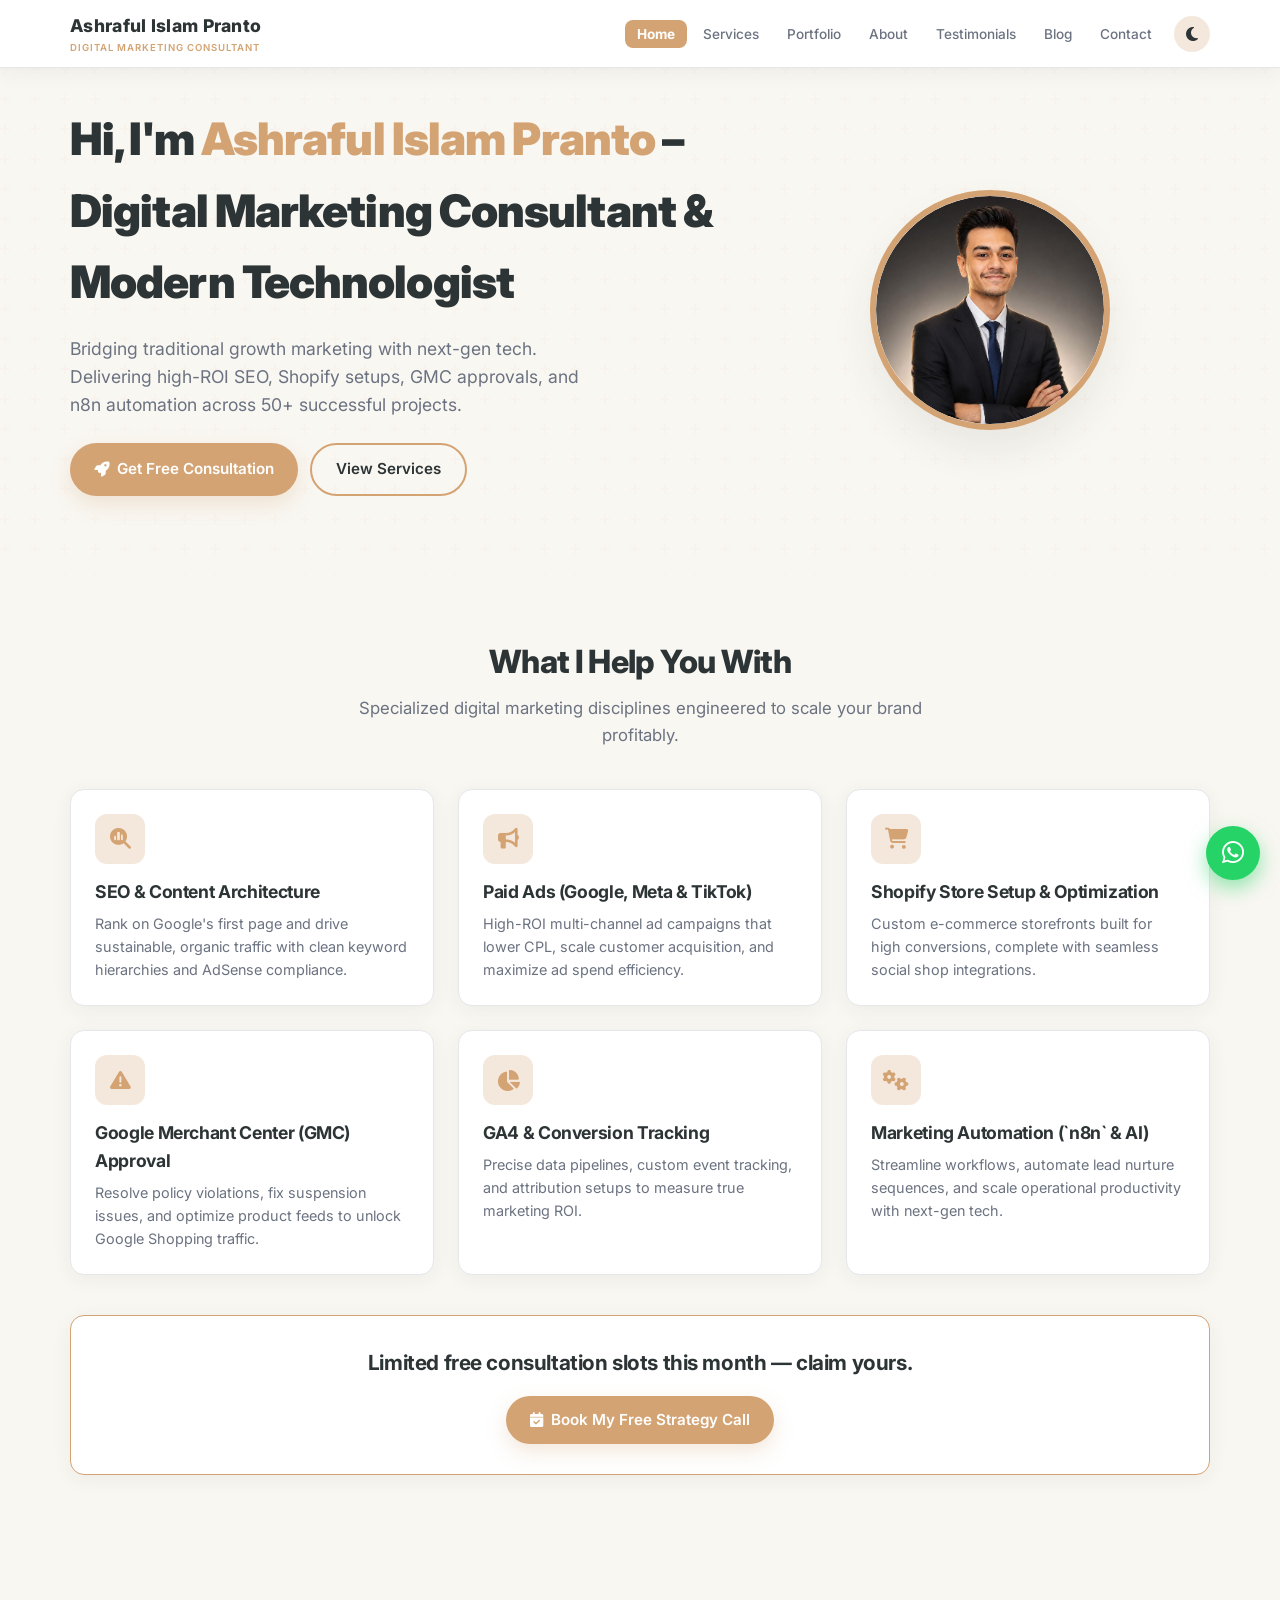
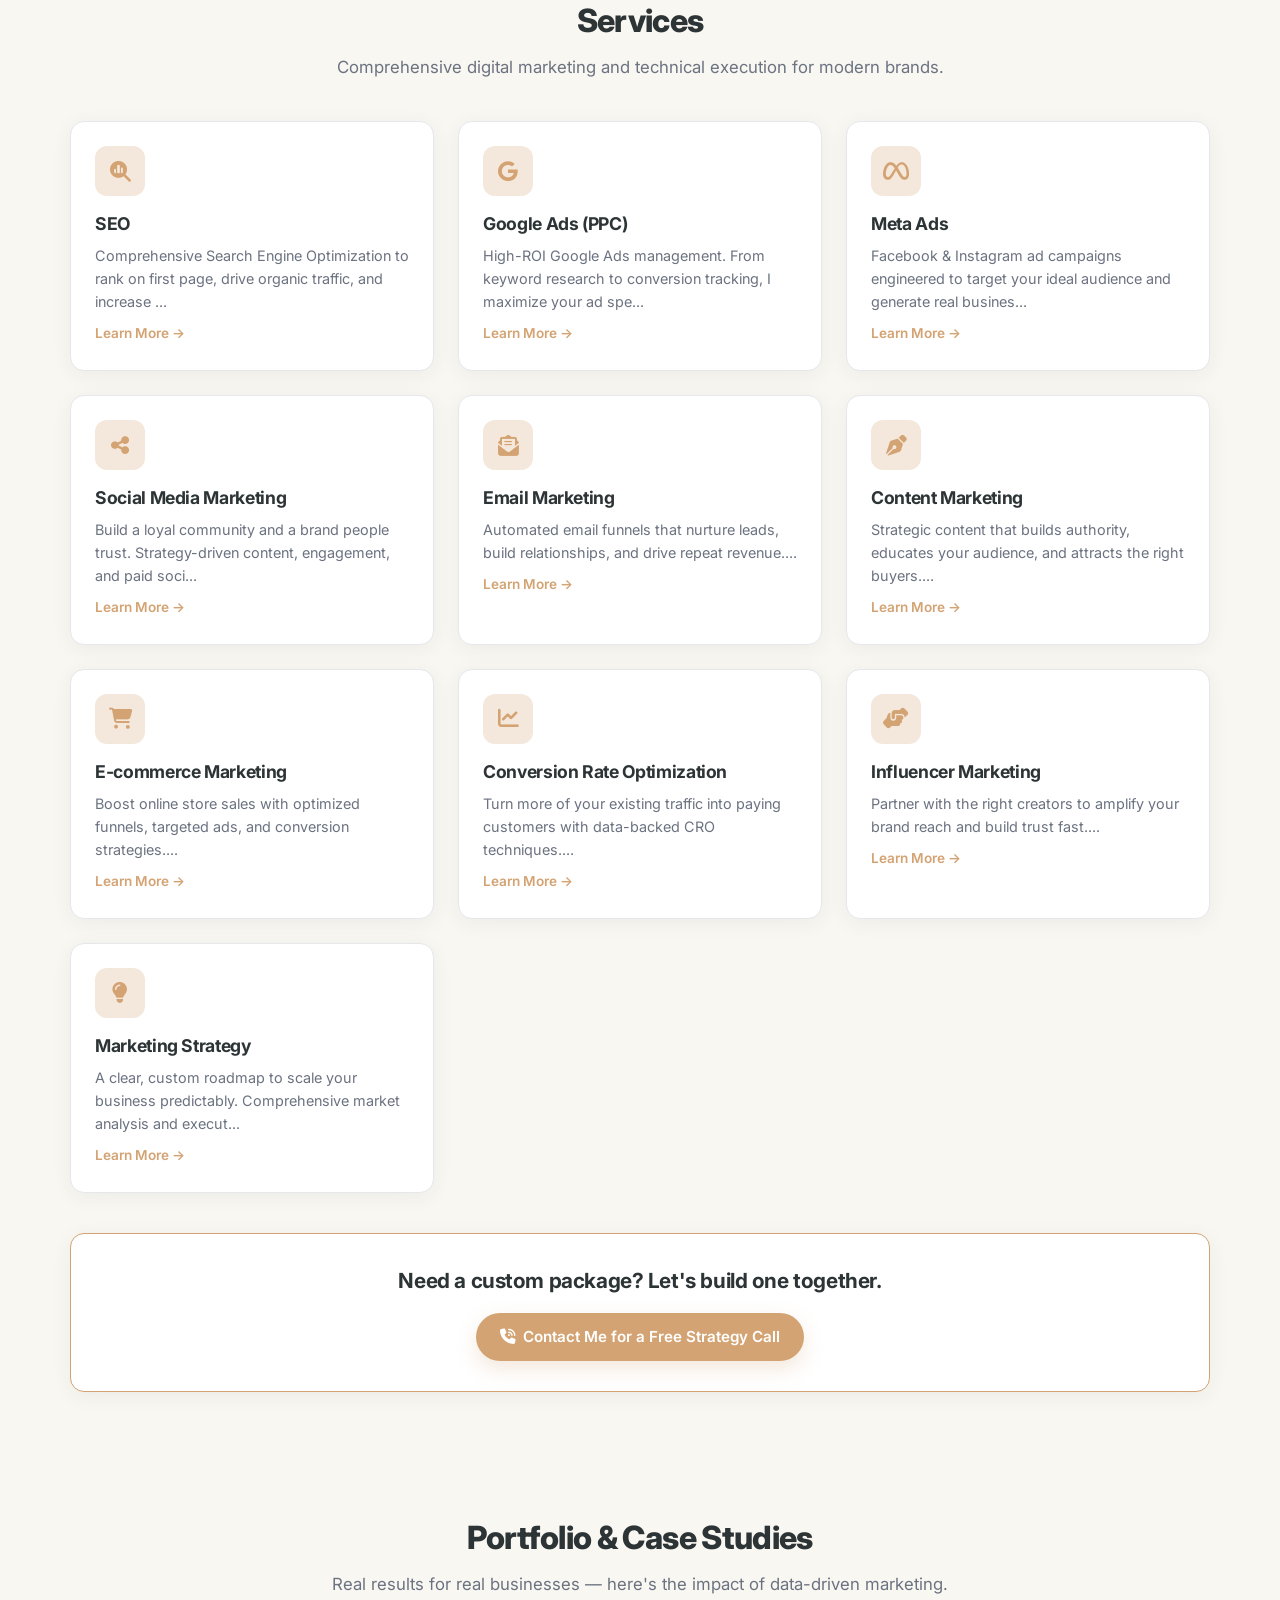
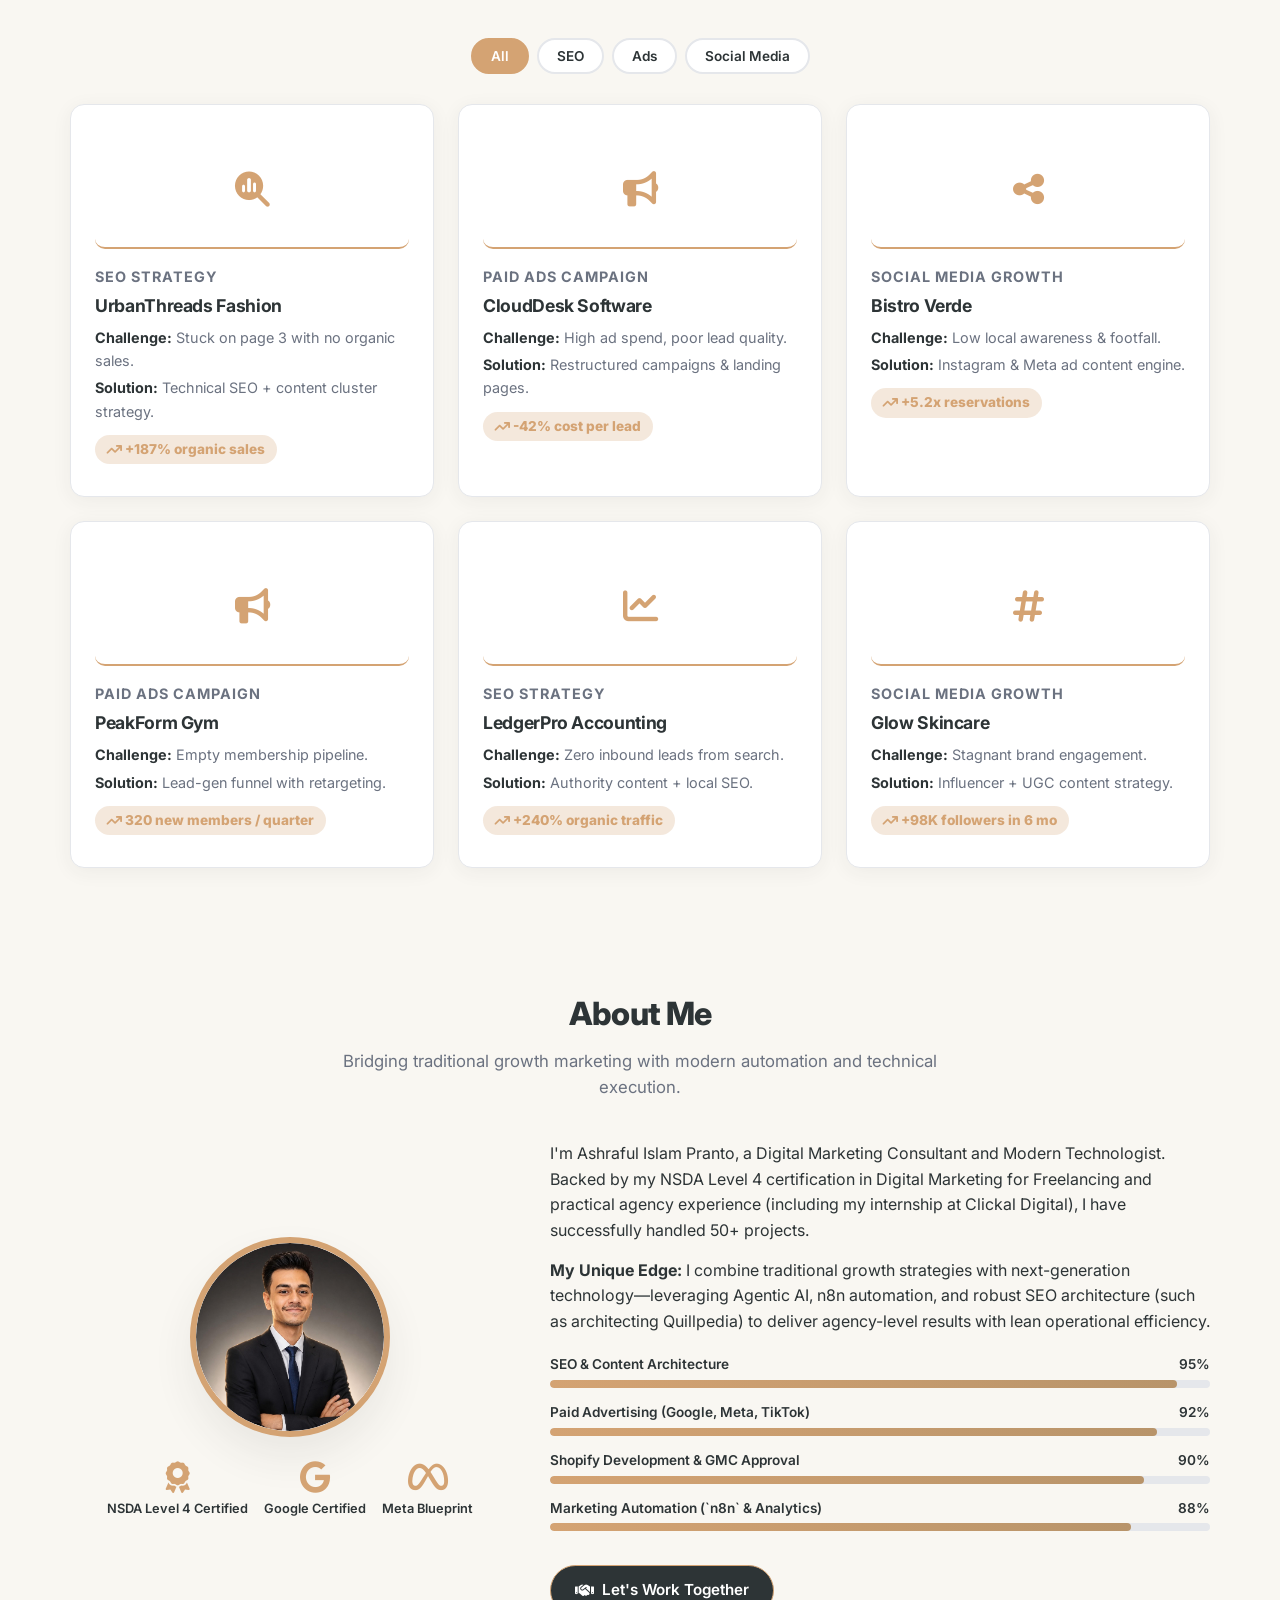
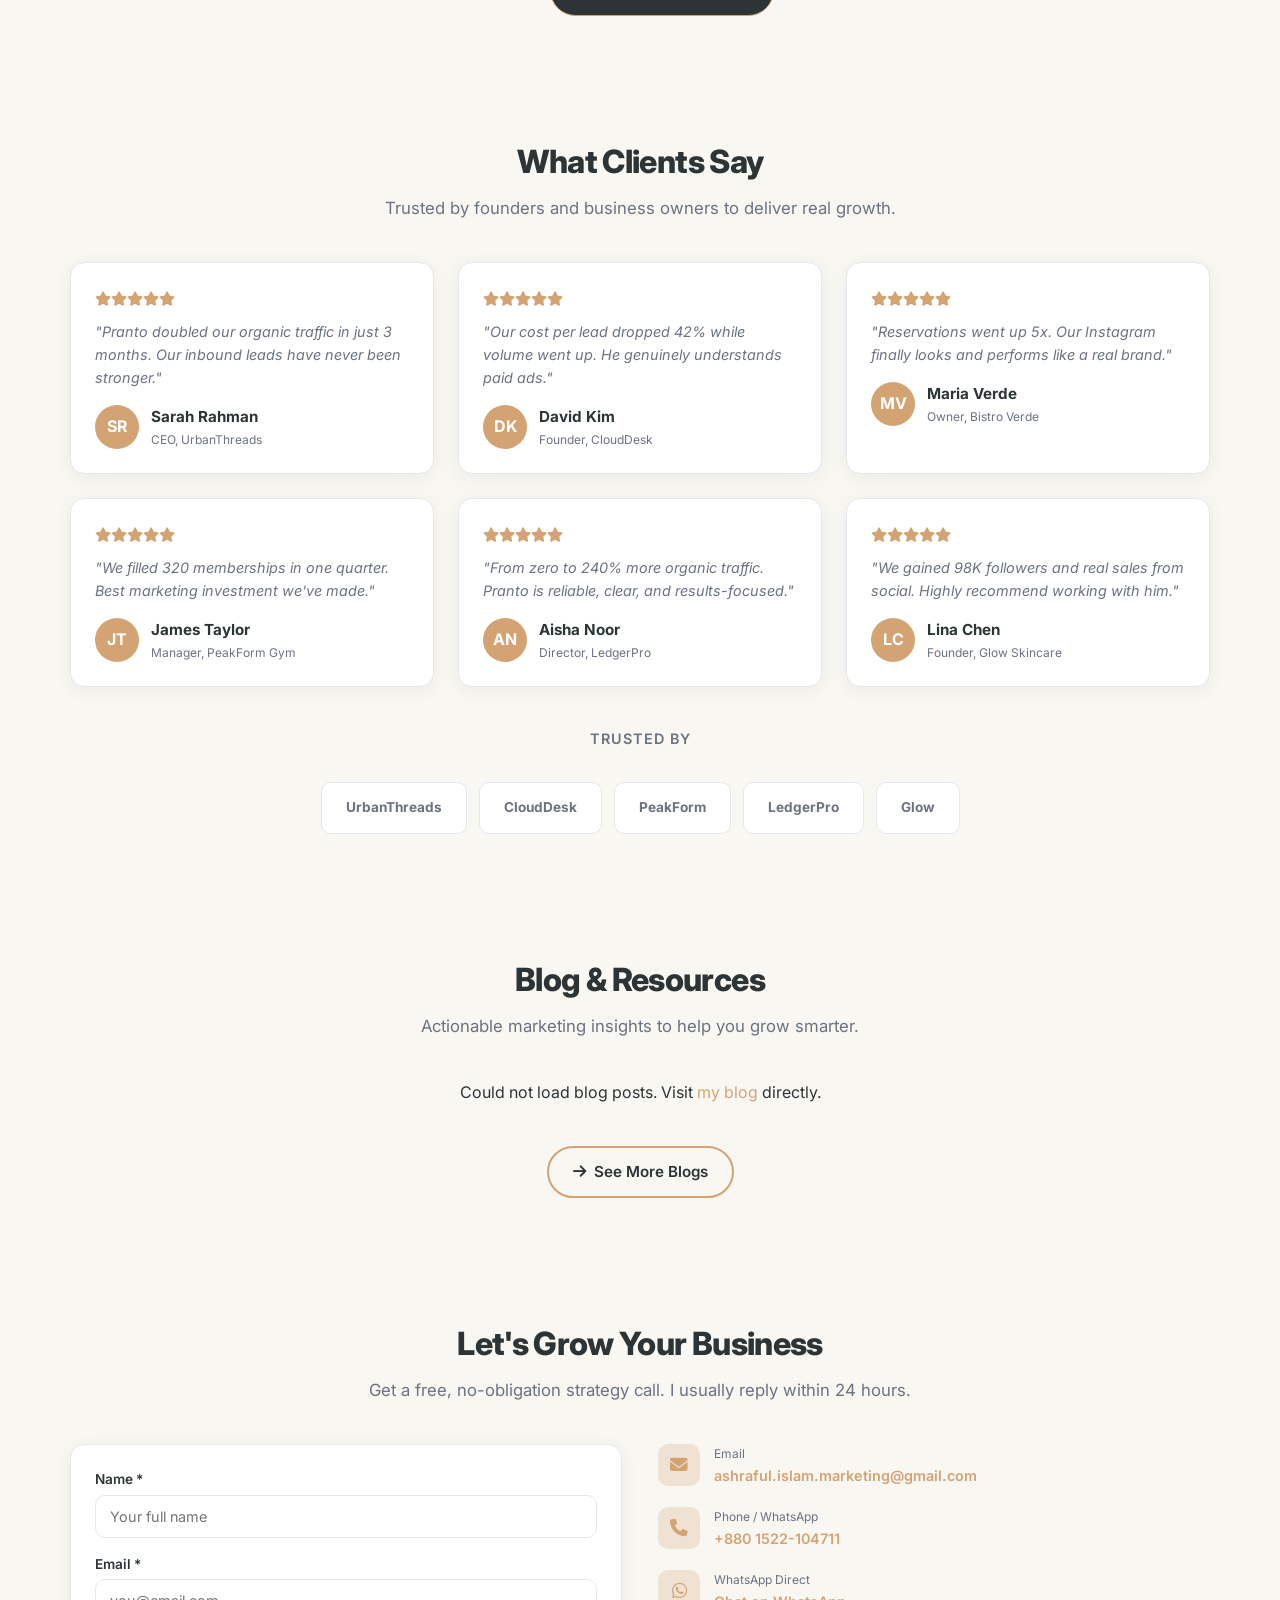
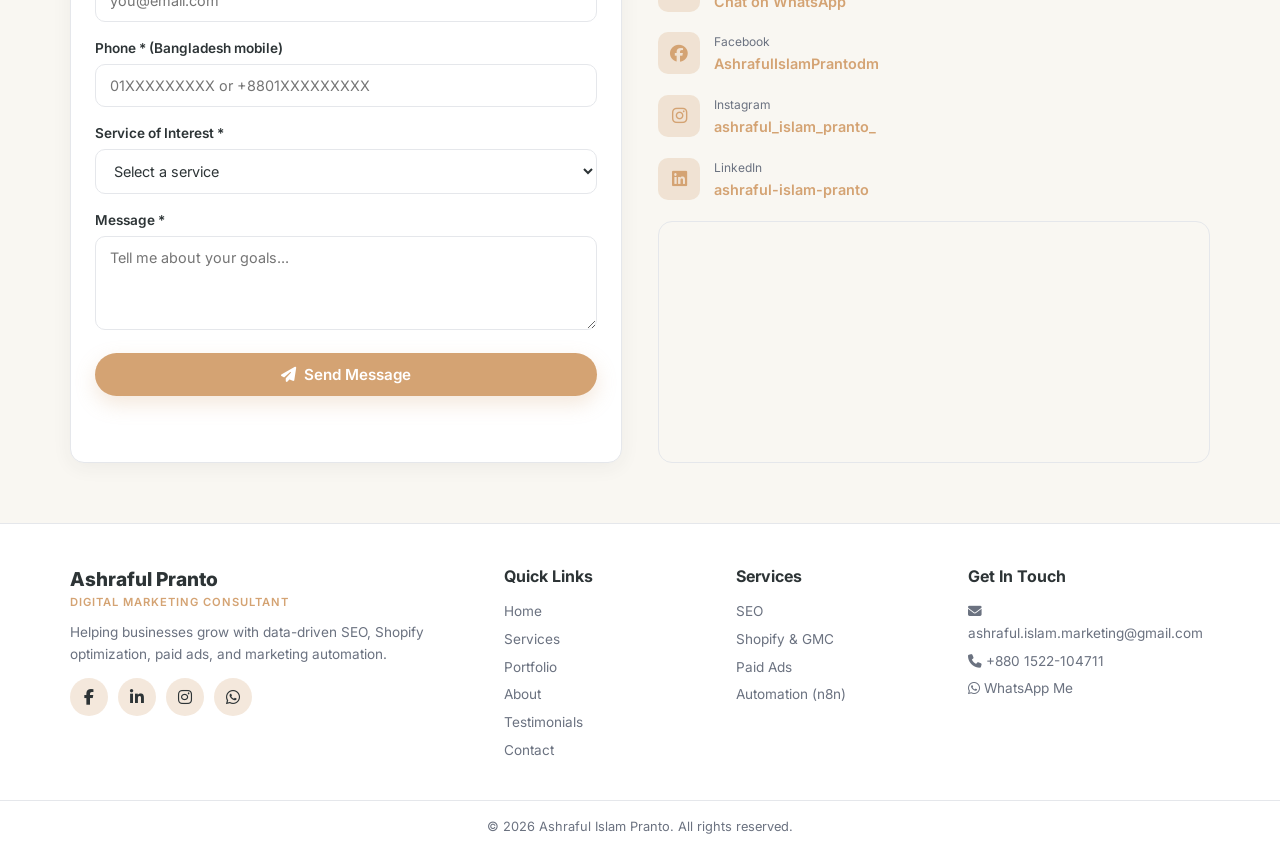
==== commit b9f9f922: "Revise SEO and branding details in index.html Updated SEO meta tags, Open Graph, and Twitter card in" ====
--- a/index.html
+++ b/index.html
@@ -38,11 +38,11 @@
   <link rel="dns-prefetch" href="https://cdnjs.cloudflare.com">
 
   <!-- ================================================= -->
-  <!-- SEO META TAGS -->
-  <!-- ================================================= -->
-  <title>Ashraful Islam Pranto | Digital Marketing Strategist | SEO & Ads Expert in Bangladesh</title>
-  <meta name="description" content="Ashraful Islam Pranto: Digital marketing strategist specializing in SEO, Google Ads, Meta Ads, social media marketing. Free consultation for business growth in Bangladesh.">
-  <meta name="keywords" content="digital marketing Bangladesh, SEO expert Dhaka, Google Ads consultant, Facebook Ads manager, social media marketing, online advertising, lead generation, e-commerce marketing, Ashraful Islam Pranto">
+  <!-- SEO META TAGS (BoFU Optimized) -->
+  <!-- ================================================= -->
+  <title>Ashraful Islam Pranto | Digital Marketing Consultant & Shopify/SEO Expert</title>
+  <meta name="description" content="Ashraful Islam Pranto: NSDA Level 4 Certified Digital Marketing Consultant specializing in SEO, Shopify development, GMC approval, Google/Meta/TikTok ads, and n8n automation. 50+ projects delivered.">
+  <meta name="keywords" content="digital marketing consultant, SEO expert Bangladesh, Shopify store setup, Google Merchant Center approval, TikTok ads manager, n8n automation expert, GA4 setup, Ashraful Islam Pranto">
   <meta name="author" content="Ashraful Islam Pranto">
   <meta name="robots" content="index, follow, max-snippet:-1, max-image-preview:large, max-video-preview:-1">
   <meta name="revisit-after" content="3 days">
@@ -58,16 +58,16 @@
   <!-- ================================================= -->
   <meta property="og:type" content="website">
   <meta property="og:url" content="https://ashrafulislampranto.com/">
-  <meta property="og:title" content="Ashraful Islam Pranto | Digital Marketing Strategist">
-  <meta property="og:description" content="SEO, Google Ads, Meta Ads, Social Media Marketing - grow your business with a certified strategist. Free consultation available.">
+  <meta property="og:title" content="Ashraful Islam Pranto | Digital Marketing Consultant">
+  <meta property="og:description" content="SEO, Shopify, GMC Approval, Paid Ads & Marketing Automation - scale your business with a certified technologist.">
   <meta property="og:image" content="https://ashrafulislampranto.com/og-image.jpg">
 
   <!-- ================================================= -->
   <!-- TWITTER CARD -->
   <!-- ================================================= -->
   <meta name="twitter:card" content="summary_large_image">
-  <meta name="twitter:title" content="Ashraful Islam Pranto | Digital Marketing Strategist">
-  <meta name="twitter:description" content="Expert in SEO, Google Ads, and social media. Drive measurable growth for your business.">
+  <meta name="twitter:title" content="Ashraful Islam Pranto | Digital Marketing Consultant">
+  <meta name="twitter:description" content="Expert in SEO, Shopify, GMC compliance, and AI marketing automation.">
   <meta name="twitter:image" content="https://ashrafulislampranto.com/twitter-image.jpg">
 
   <!-- ================================================= -->
@@ -85,7 +85,7 @@
   {
     "@context": "https://schema.org",
     "@type": "LocalBusiness",
-    "name": "Ashraful Islam Pranto Digital Marketing",
+    "name": "Ashraful Islam Pranto Digital Marketing Consulting",
     "image": "https://ashrafulislampranto.com/profile.jpg",
     "url": "https://ashrafulislampranto.com/",
     "telephone": "+8801522104711",
@@ -96,7 +96,7 @@
       "addressCountry": "BD"
     },
     "priceRange": "$$",
-    "description": "Digital marketing strategist offering SEO, Google Ads, Meta Ads, and social media marketing services in Bangladesh.",
+    "description": "Digital marketing consultant offering SEO, Shopify store setup, GMC approval, Google/Meta/TikTok ads, and marketing automation services.",
     "aggregateRating": {
       "@type": "AggregateRating",
       "ratingValue": "4.9",
@@ -105,16 +105,6 @@
     "areaServed": {
       "@type": "City",
       "name": "Dhaka"
-    },
-    "hasOfferCatalog": {
-      "@type": "OfferCatalog",
-      "name": "Digital Marketing Services",
-      "itemListElement": [
-        { "@type": "Offer", "itemOffered": { "@type": "Service", "name": "SEO" } },
-        { "@type": "Offer", "itemOffered": { "@type": "Service", "name": "Google Ads" } },
-        { "@type": "Offer", "itemOffered": { "@type": "Service", "name": "Meta Ads" } },
-        { "@type": "Offer", "itemOffered": { "@type": "Service", "name": "Social Media Marketing" } }
-      ]
     },
     "potentialAction": {
       "@type": "ReserveAction",
@@ -137,7 +127,7 @@
   <!-- EXTERNAL CSS -->
   <!-- ================================================= -->
   <link rel="stylesheet" href="style.css">
-<base target="_blank">
+  <base target="_blank">
 </head>
 
 <body>
@@ -148,13 +138,12 @@
 
   <!-- ================================================= -->
   <!-- HEADER -->
-  <!-- Logo | Navigation | Dark Mode | Mobile Menu -->
   <!-- ================================================= -->
   <header>
     <nav class="nav" aria-label="Main navigation">
       <a href="#home" class="logo">
         <span class="name">Ashraful Islam Pranto</span>
-        <span class="tag">Digital Marketing Strategist</span>
+        <span class="tag">Digital Marketing Consultant</span>
       </a>
       <div class="nav-right">
         <ul class="nav-links" id="navLinks">
@@ -187,8 +176,8 @@
     <section class="hero" id="home">
       <div class="container hero-grid">
         <div>
-          <h1>Hi, I'm <span>Ashraful Islam Pranto</span> – Your Digital Growth Partner</h1>
-          <p class="sub">Data-driven SEO, paid ads &amp; social media strategies that actually increase revenue.</p>
+          <h1>Hi, I'm <span>Ashraful Islam Pranto</span> – Digital Marketing Consultant &amp; Modern Technologist</h1>
+          <p class="sub">Bridging traditional growth marketing with next-gen tech. Delivering high-ROI SEO, Shopify setups, GMC approvals, and n8n automation across 50+ successful projects.</p>
           <div class="hero-cta">
             <a href="#contact" class="btn btn-primary">
               <i class="fa-solid fa-rocket" aria-hidden="true"></i> Get Free Consultation
@@ -198,7 +187,7 @@
         </div>
         <div class="hero-photo">
           <div class="photo-circle">
-            <img src="AshrafulIslamPranto.jpeg" alt="Portrait of Ashraful Islam Pranto, Digital Marketing Strategist" width="360" height="240" loading="eager">
+            <img src="AshrafulIslamPranto.jpeg" alt="Portrait of Ashraful Islam Pranto, Digital Marketing Consultant" width="360" height="240" loading="eager">
           </div>
         </div>
       </div>
@@ -210,27 +199,37 @@
     <section class="bg-alt">
       <div class="container">
         <h2 class="section-title">What I Help You With</h2>
-        <p class="section-sub">Full-service digital marketing focused on one thing: measurable growth.</p>
+        <p class="section-sub">Specialized digital marketing disciplines engineered to scale your brand profitably.</p>
         <div class="grid grid-3">
           <div class="card">
             <div class="icon"><i class="fa-solid fa-magnifying-glass-chart" aria-hidden="true"></i></div>
-            <h3>SEO</h3>
-            <p>Rank on Google's first page and stay there with sustainable, white-hat SEO.</p>
+            <h3>SEO &amp; Content Architecture</h3>
+            <p>Rank on Google's first page and drive sustainable, organic traffic with clean keyword hierarchies and AdSense compliance.</p>
           </div>
           <div class="card">
             <div class="icon"><i class="fa-solid fa-bullhorn" aria-hidden="true"></i></div>
-            <h3>Paid Ads</h3>
-            <p>High-ROI Google &amp; Meta ad campaigns that turn clicks into customers.</p>
-          </div>
-          <div class="card">
-            <div class="icon"><i class="fa-solid fa-share-nodes" aria-hidden="true"></i></div>
-            <h3>Social Media</h3>
-            <p>Build a loyal audience and a brand people trust and buy from.</p>
-          </div>
-          <div class="card">
-            <div class="icon"><i class="fa-solid fa-envelope-open-text" aria-hidden="true"></i></div>
-            <h3>Email Marketing</h3>
-            <p>Automated funnels that nurture leads and drive repeat revenue.</p>
+            <h3>Paid Ads (Google, Meta &amp; TikTok)</h3>
+            <p>High-ROI multi-channel ad campaigns that lower CPL, scale customer acquisition, and maximize ad spend efficiency.</p>
+          </div>
+          <div class="card">
+            <div class="icon"><i class="fa-solid fa-cart-shopping" aria-hidden="true"></i></div>
+            <h3>Shopify Store Setup &amp; Optimization</h3>
+            <p>Custom e-commerce storefronts built for high conversions, complete with seamless social shop integrations.</p>
+          </div>
+          <div class="card">
+            <div class="icon"><i class="fa-solid fa-triangle-exclamation" aria-hidden="true"></i></div>
+            <h3>Google Merchant Center (GMC) Approval</h3>
+            <p>Resolve policy violations, fix suspension issues, and optimize product feeds to unlock Google Shopping traffic.</p>
+          </div>
+          <div class="card">
+            <div class="icon"><i class="fa-solid fa-chart-pie" aria-hidden="true"></i></div>
+            <h3>GA4 &amp; Conversion Tracking</h3>
+            <p>Precise data pipelines, custom event tracking, and attribution setups to measure true marketing ROI.</p>
+          </div>
+          <div class="card">
+            <div class="icon"><i class="fa-solid fa-gears" aria-hidden="true"></i></div>
+            <h3>Marketing Automation (`n8n` &amp; AI)</h3>
+            <p>Streamline workflows, automate lead nurture sequences, and scale operational productivity with next-gen tech.</p>
           </div>
         </div>
         <div class="banner">
@@ -248,7 +247,7 @@
     <section id="services">
       <div class="container">
         <h2 class="section-title">Services</h2>
-        <p class="section-sub">Benefit-driven digital marketing services — everything you need to grow online.</p>
+        <p class="section-sub">Comprehensive digital marketing and technical execution for modern brands.</p>
         <div class="grid grid-3" id="servicesGrid"></div>
         <div class="banner">
           <h3>Need a custom package? Let's build one together.</h3>
@@ -282,35 +281,35 @@
     <section id="about">
       <div class="container">
         <h2 class="section-title">About Me</h2>
-        <p class="section-sub">Helping businesses grow with strategy, data, and genuine care.</p>
+        <p class="section-sub">Bridging traditional growth marketing with modern automation and technical execution.</p>
         <div class="about-grid">
           <div>
             <div class="about-photo">
               <img src="AshrafulIslamPranto.jpeg" alt="Ashraful Islam Pranto - About photo" width="200" height="200" loading="lazy">
             </div>
             <div class="certs">
+              <div class="cert"><i class="fa-solid fa-award" aria-hidden="true"></i>NSDA Level 4 Certified</div>
               <div class="cert"><i class="fa-brands fa-google" aria-hidden="true"></i>Google Certified</div>
               <div class="cert"><i class="fa-brands fa-meta" aria-hidden="true"></i>Meta Blueprint</div>
-              <div class="cert"><i class="fa-solid fa-graduation-cap" aria-hidden="true"></i>HubSpot</div>
             </div>
           </div>
           <div>
-            <p class="about-text">I'm Ashraful Islam Pranto, a digital marketing strategist with 5+ years of hands-on experience helping startups, e-commerce brands, and local businesses grow. I'm certified across Google, Meta, and HubSpot, and I treat every client's budget like my own.</p>
-            <p class="about-text about-text-bold"><strong>Why I love helping businesses grow:</strong> There's nothing more rewarding than watching a small brand become a market leader. I focus on real results — not vanity metrics — so your investment always translates into measurable growth.</p>
+            <p class="about-text">I'm Ashraful Islam Pranto, a Digital Marketing Consultant and Modern Technologist. Backed by my NSDA Level 4 certification in Digital Marketing for Freelancing and practical agency experience (including my internship at Clickal Digital), I have successfully handled 50+ projects.</p>
+            <p class="about-text about-text-bold"><strong>My Unique Edge:</strong> I combine traditional growth strategies with next-generation technology—leveraging Agentic AI, n8n automation, and robust SEO architecture (such as architecting Quillpedia) to deliver agency-level results with lean operational efficiency.</p>
             <div class="skill">
-              <div class="skill-head"><span>SEO</span><span>95%</span></div>
+              <div class="skill-head"><span>SEO &amp; Content Architecture</span><span>95%</span></div>
               <div class="bar"><span data-width="95"></span></div>
             </div>
             <div class="skill">
-              <div class="skill-head"><span>Paid Advertising</span><span>92%</span></div>
+              <div class="skill-head"><span>Paid Advertising (Google, Meta, TikTok)</span><span>92%</span></div>
               <div class="bar"><span data-width="92"></span></div>
             </div>
             <div class="skill">
-              <div class="skill-head"><span>Social Media Marketing</span><span>90%</span></div>
+              <div class="skill-head"><span>Shopify Development &amp; GMC Approval</span><span>90%</span></div>
               <div class="bar"><span data-width="90"></span></div>
             </div>
             <div class="skill">
-              <div class="skill-head"><span>Analytics &amp; Strategy</span><span>88%</span></div>
+              <div class="skill-head"><span>Marketing Automation (`n8n` &amp; Analytics)</span><span>88%</span></div>
               <div class="bar"><span data-width="88"></span></div>
             </div>
             <a href="#contact" class="btn btn-dark about-cta">
@@ -463,15 +462,15 @@
                 <label for="service">Service of Interest <span aria-label="required">*</span></label>
                 <select id="service" name="service" required>
                   <option value="">Select a service</option>
-                  <option>SEO</option>
+                  <option>SEO &amp; Content Architecture</option>
                   <option>Google Ads</option>
                   <option>Meta Ads</option>
+                  <option>TikTok Ads</option>
+                  <option>Shopify Store Setup</option>
+                  <option>Google Merchant Center (GMC)</option>
+                  <option>GA4 &amp; Tracking Setup</option>
                   <option>Social Media Marketing</option>
-                  <option>Email Marketing</option>
-                  <option>Content Marketing</option>
-                  <option>E-commerce Marketing</option>
-                  <option>Conversion Optimization</option>
-                  <option>Marketing Strategy</option>
+                  <option>Marketing Automation (n8n)</option>
                   <option>Other</option>
                 </select>
               </div>
@@ -554,8 +553,8 @@
     <div class="container footer-grid">
       <div class="f-logo">
         <div class="name">Ashraful Pranto</div>
-        <div class="tag">Digital Marketing Strategist</div>
-        <p class="f-desc">Helping businesses grow with data-driven SEO, paid ads, and social media strategies that increase revenue.</p>
+        <div class="tag">Digital Marketing Consultant</div>
+        <p class="f-desc">Helping businesses grow with data-driven SEO, Shopify optimization, paid ads, and marketing automation.</p>
         <div class="f-social">
           <a href="https://www.facebook.com/AshrafulIslamPrantodm" target="_blank" rel="noopener noreferrer" aria-label="Facebook">
             <i class="fa-brands fa-facebook-f" aria-hidden="true"></i>
@@ -586,9 +585,9 @@
         <h4>Services</h4>
         <ul>
           <li><a href="#services">SEO</a></li>
-          <li><a href="#services">Google Ads</a></li>
-          <li><a href="#services">Social Media</a></li>
-          <li><a href="#services">Email Marketing</a></li>
+          <li><a href="#services">Shopify &amp; GMC</a></li>
+          <li><a href="#services">Paid Ads</a></li>
+          <li><a href="#services">Automation (n8n)</a></li>
         </ul>
       </div>
       <div>
--- a/style.css
+++ b/style.css
@@ -892,6 +892,13 @@
   margin-bottom: 4px;
 }
 
+/* Blog CTA Button */
+.blog-cta {
+  text-align: center;
+  margin-top: 40px;
+}
+
+
 /* =================================================
    16. CONTACT SECTION
    ================================================= */
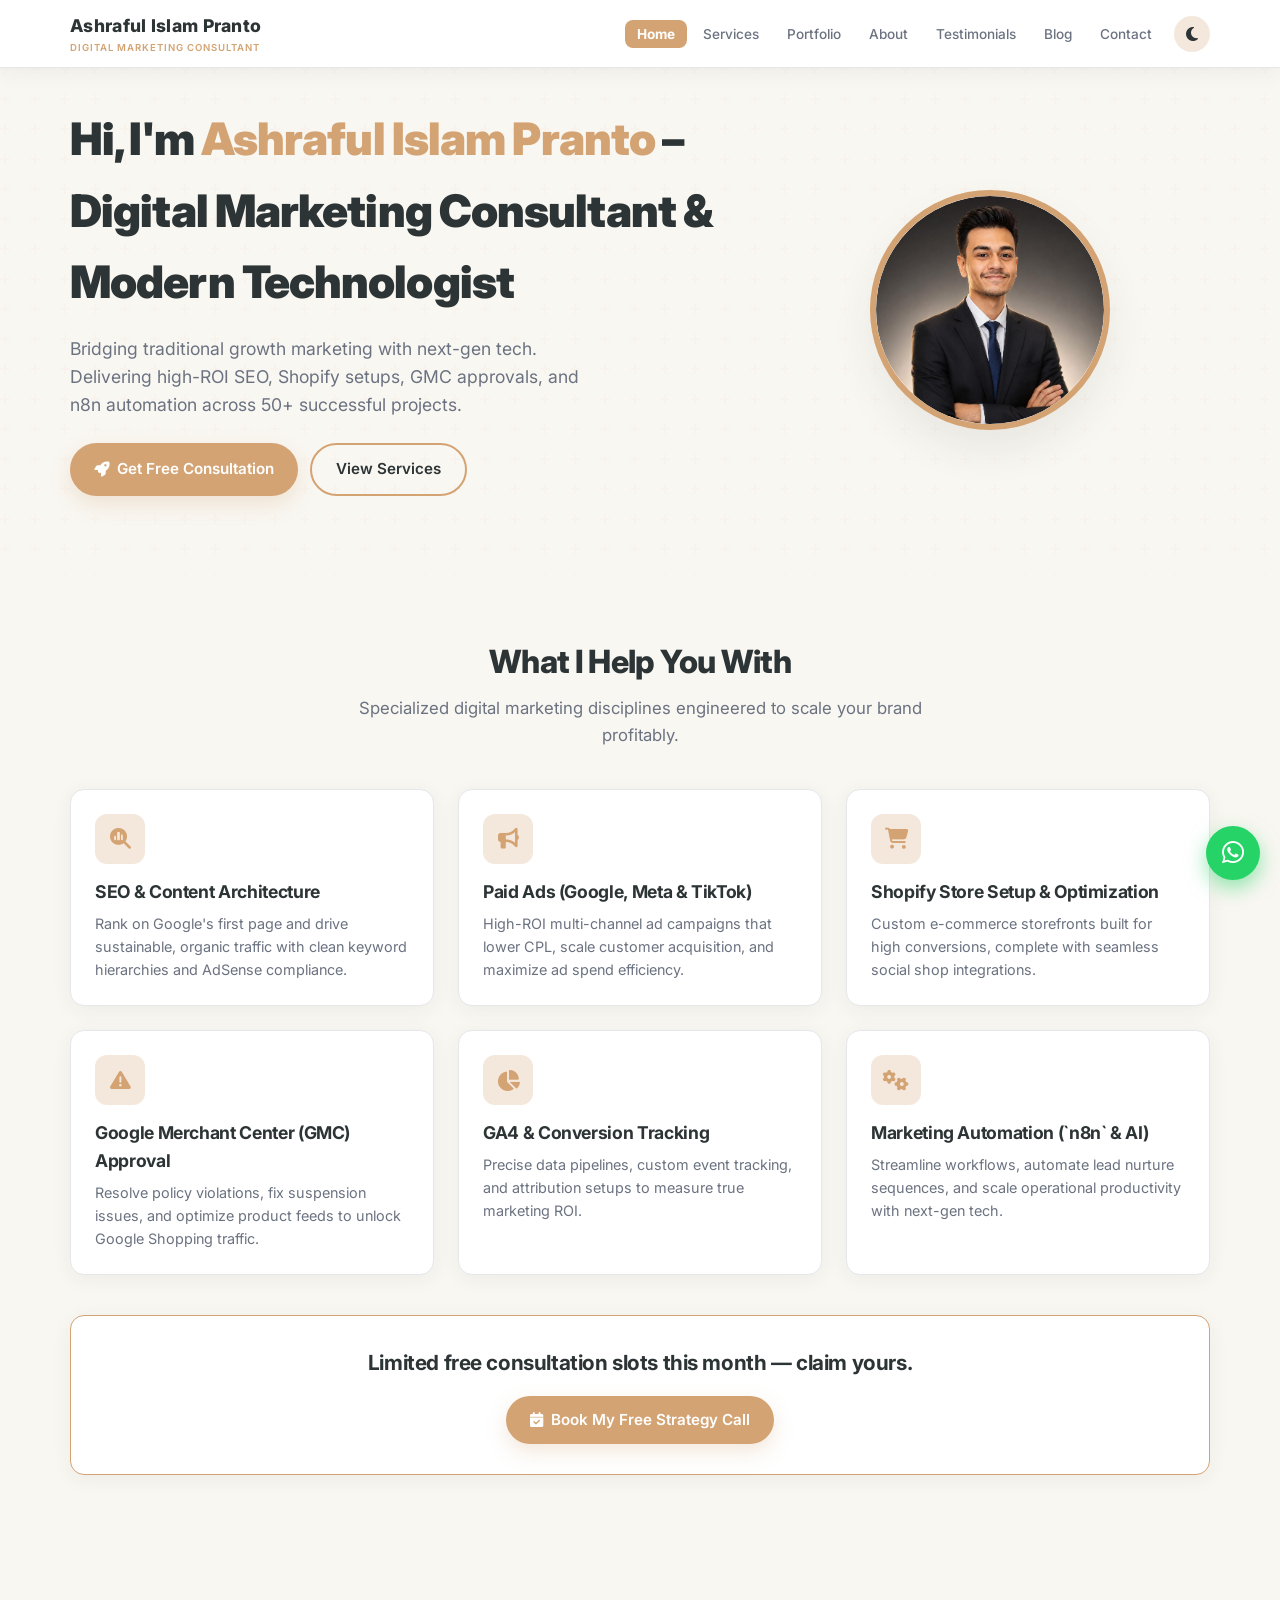
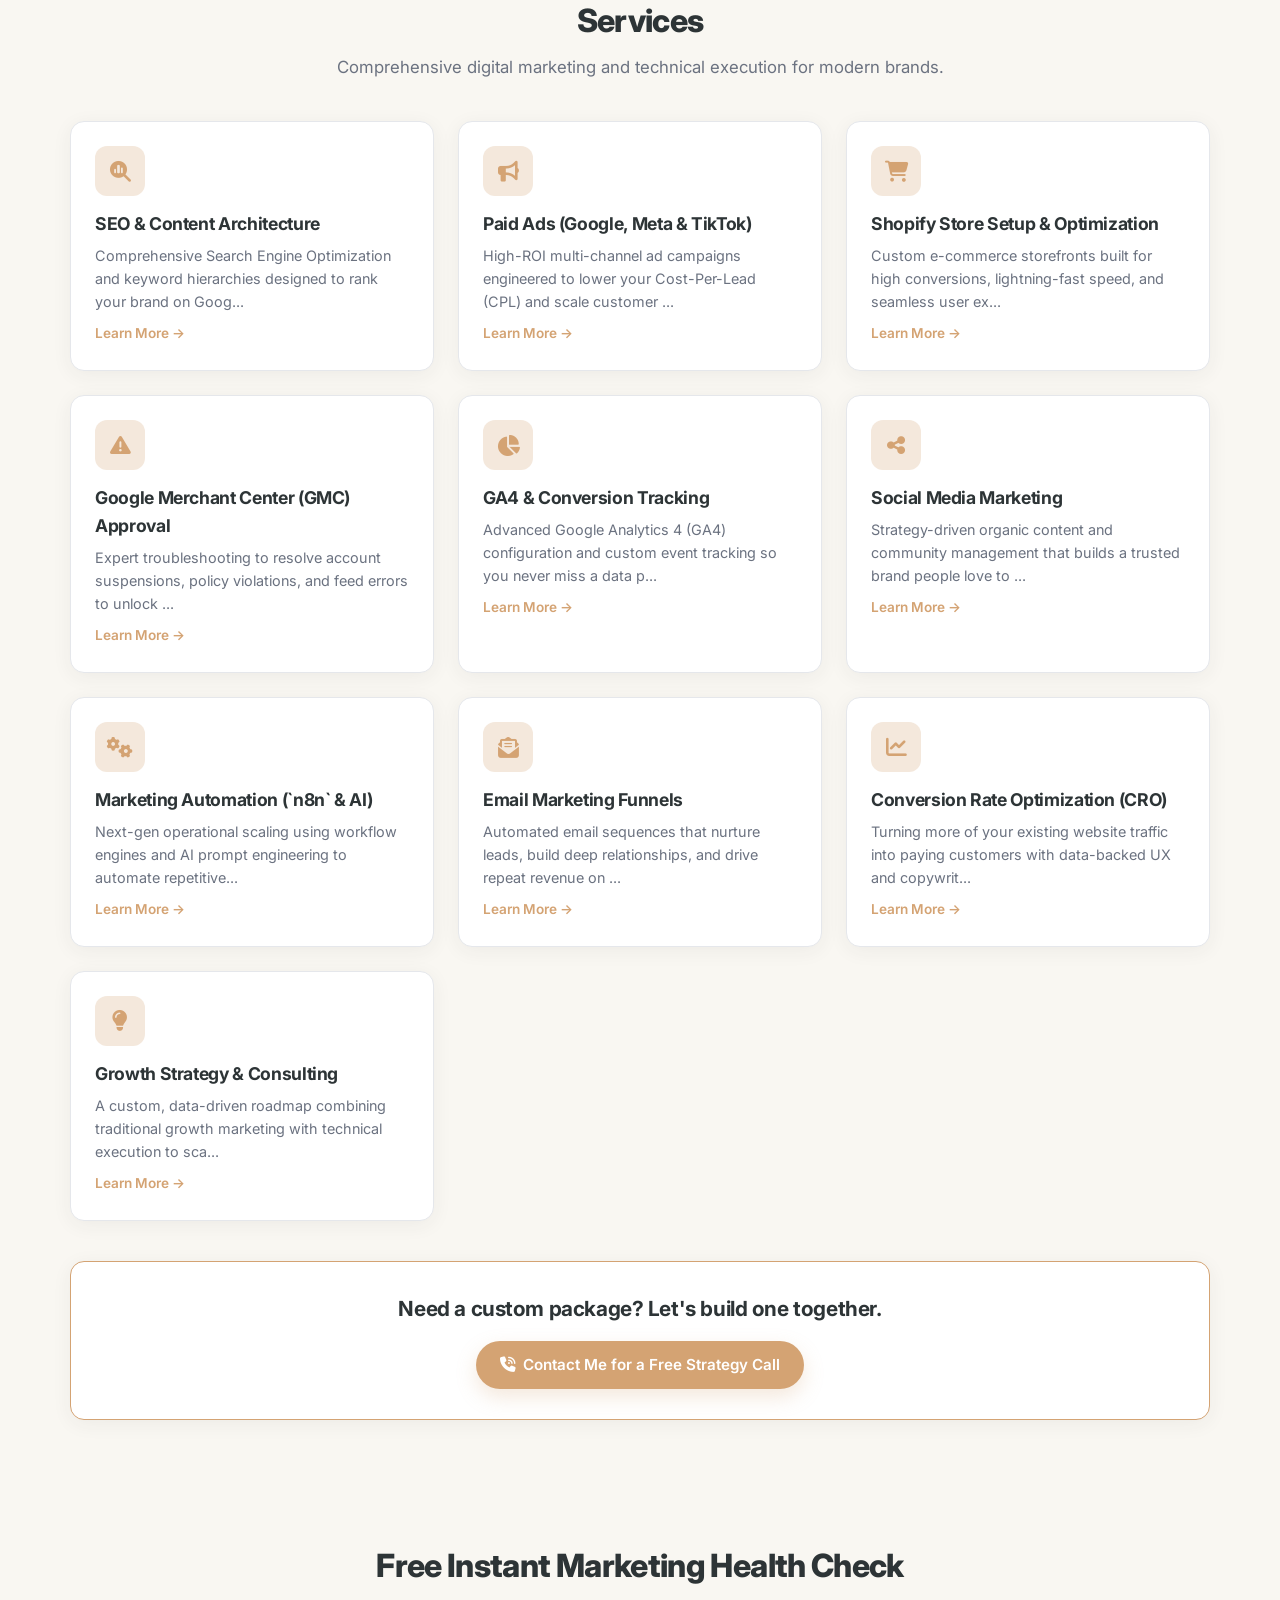
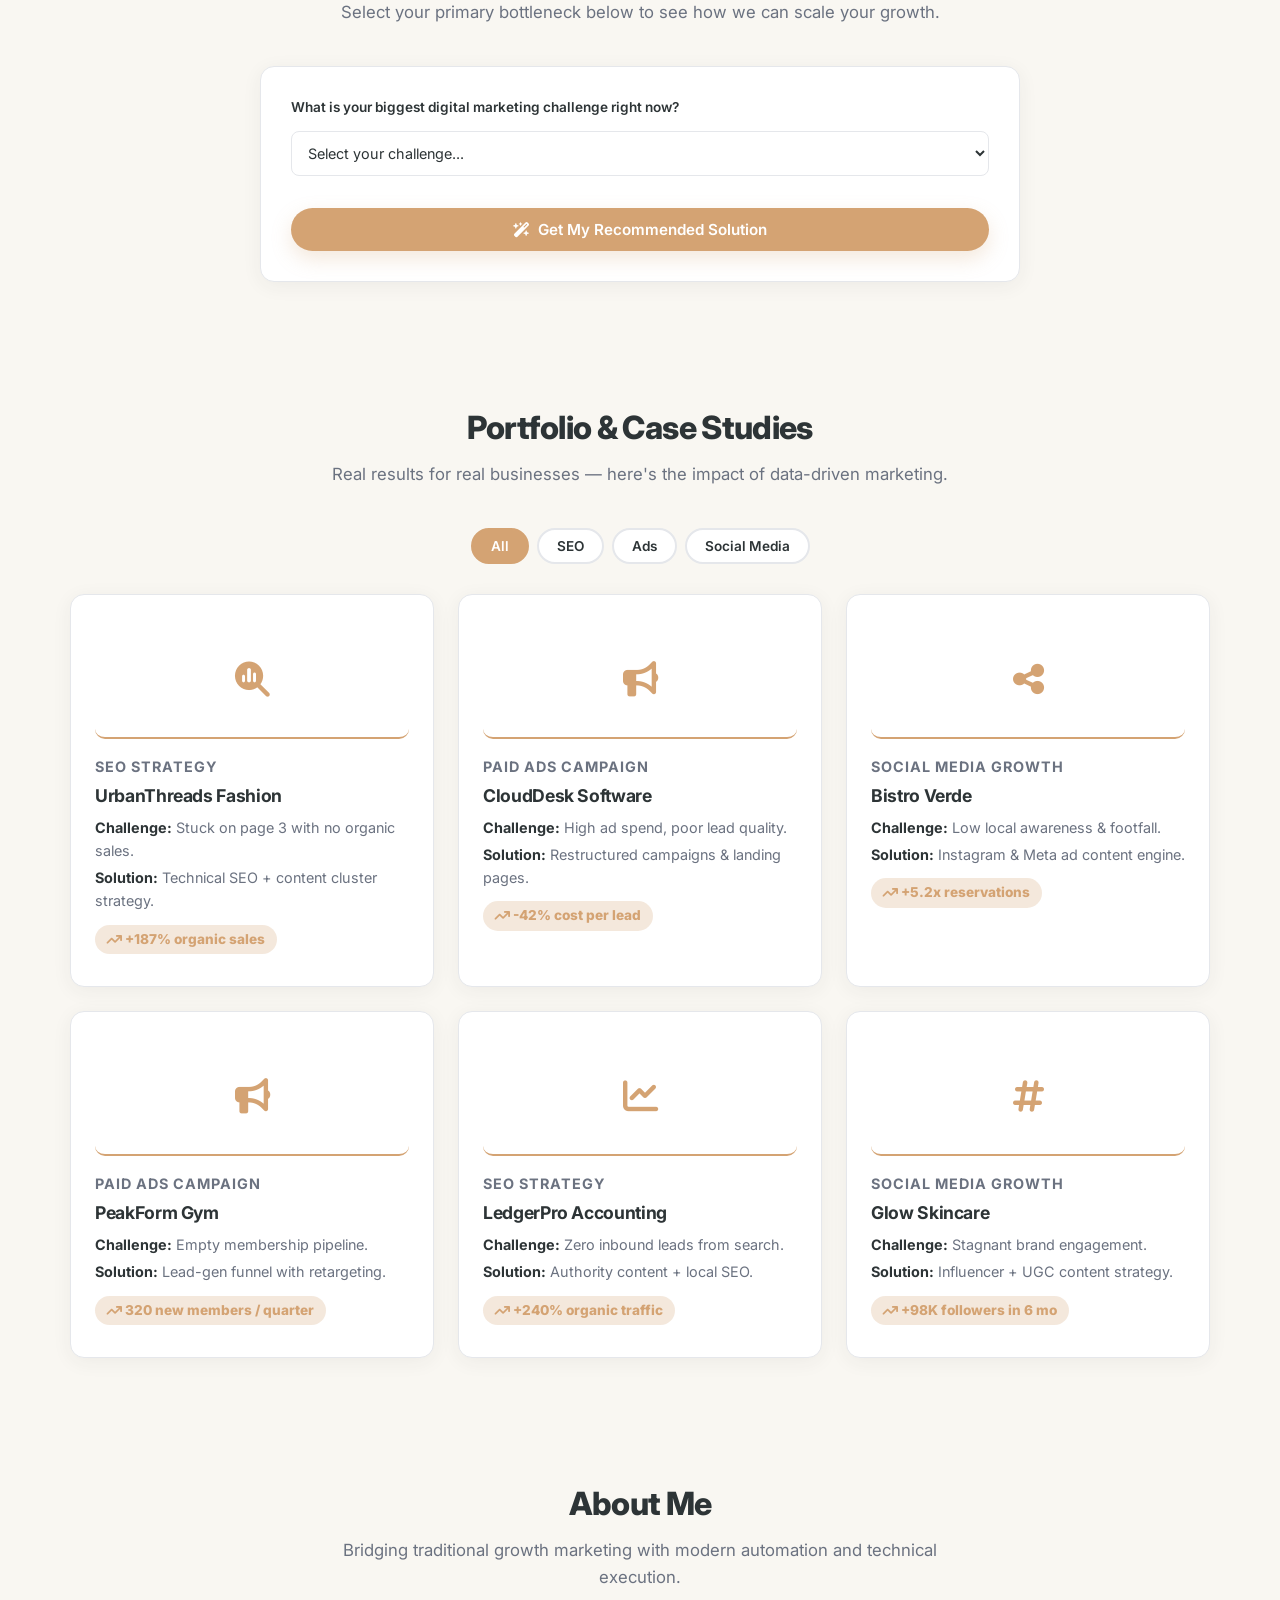
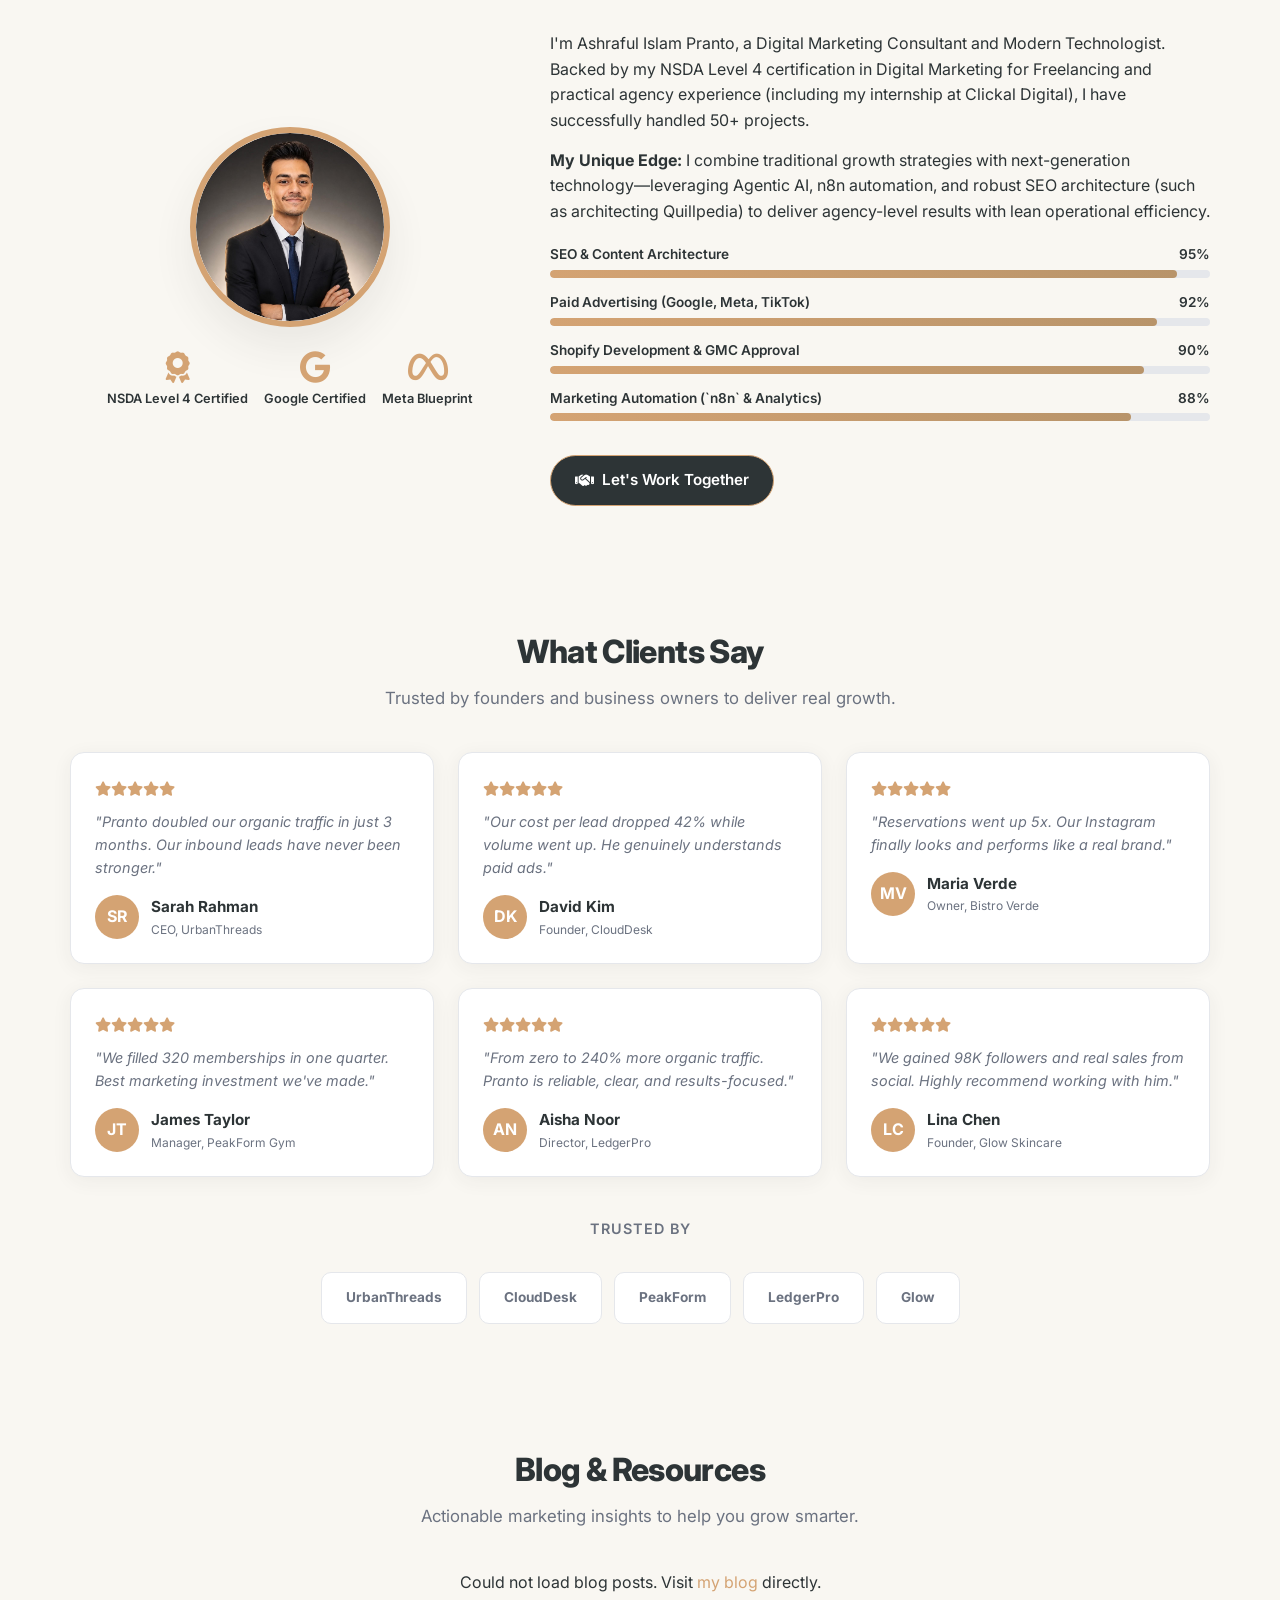
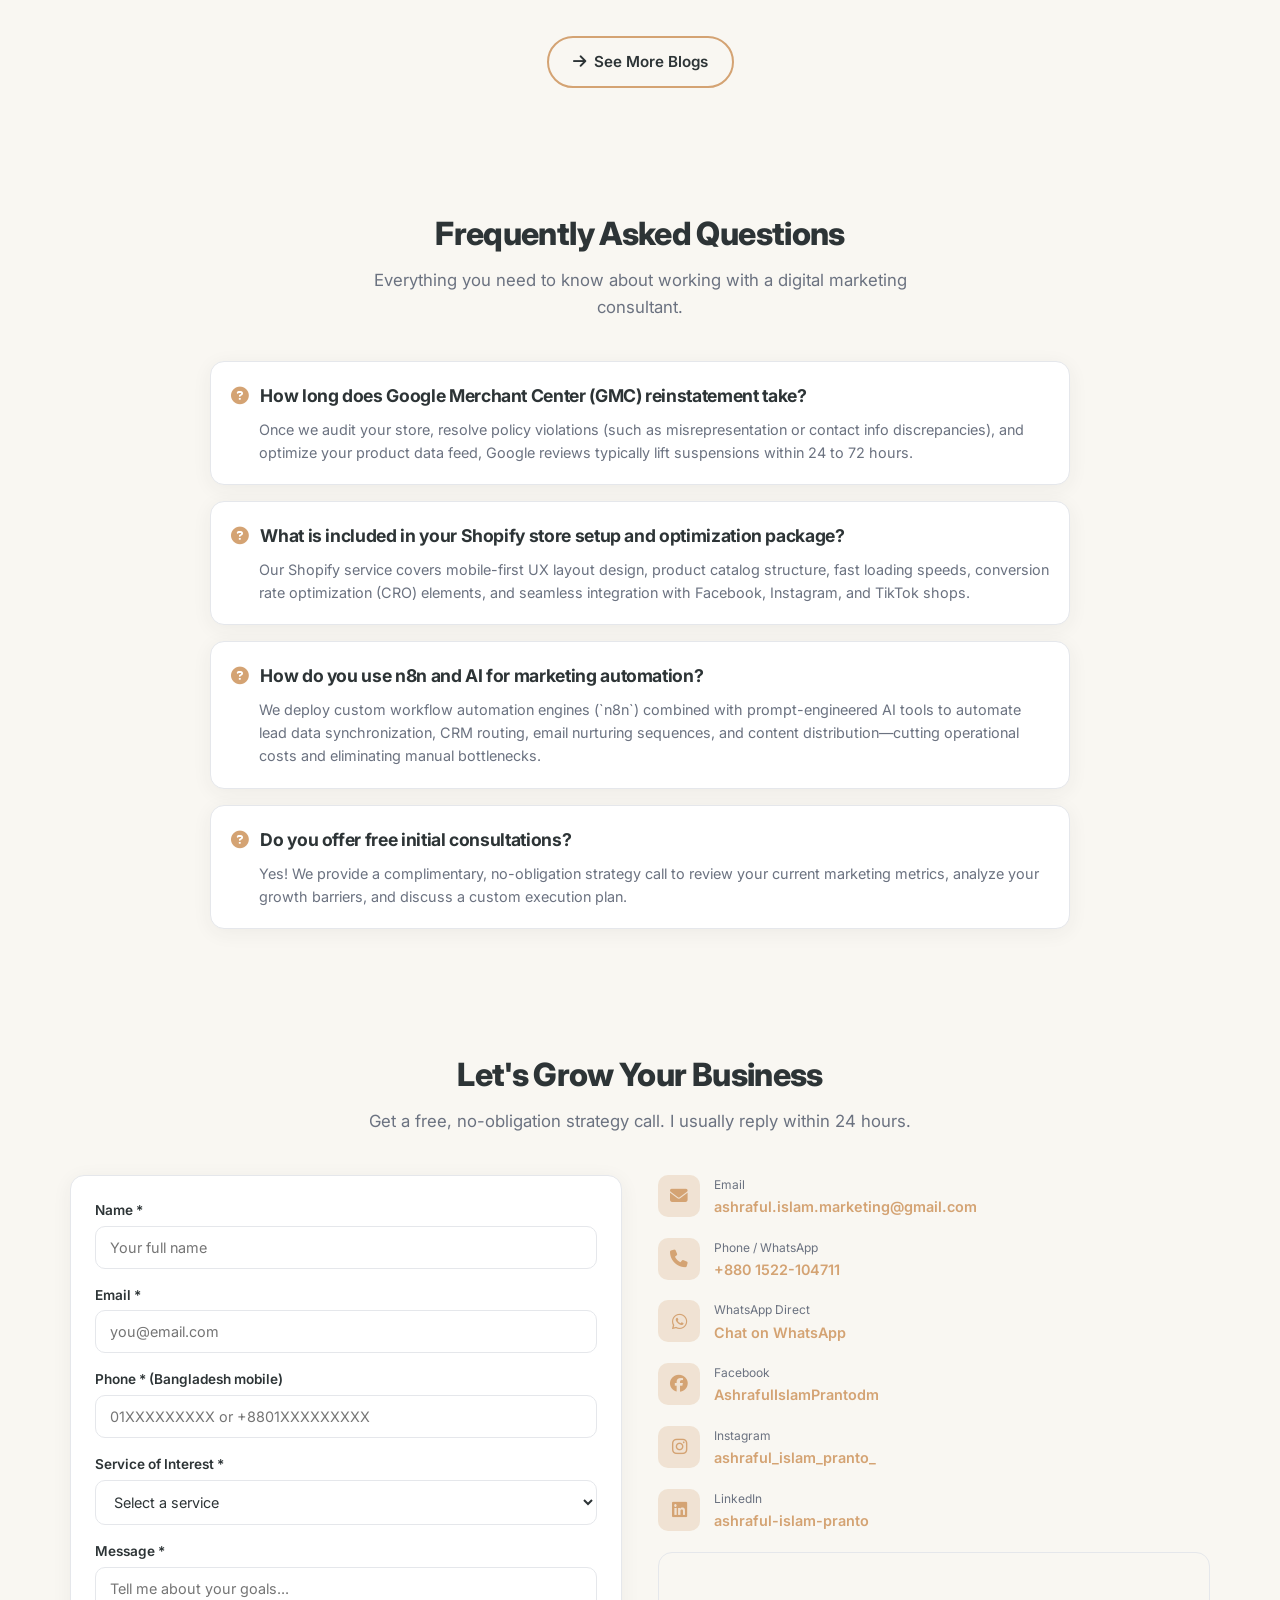
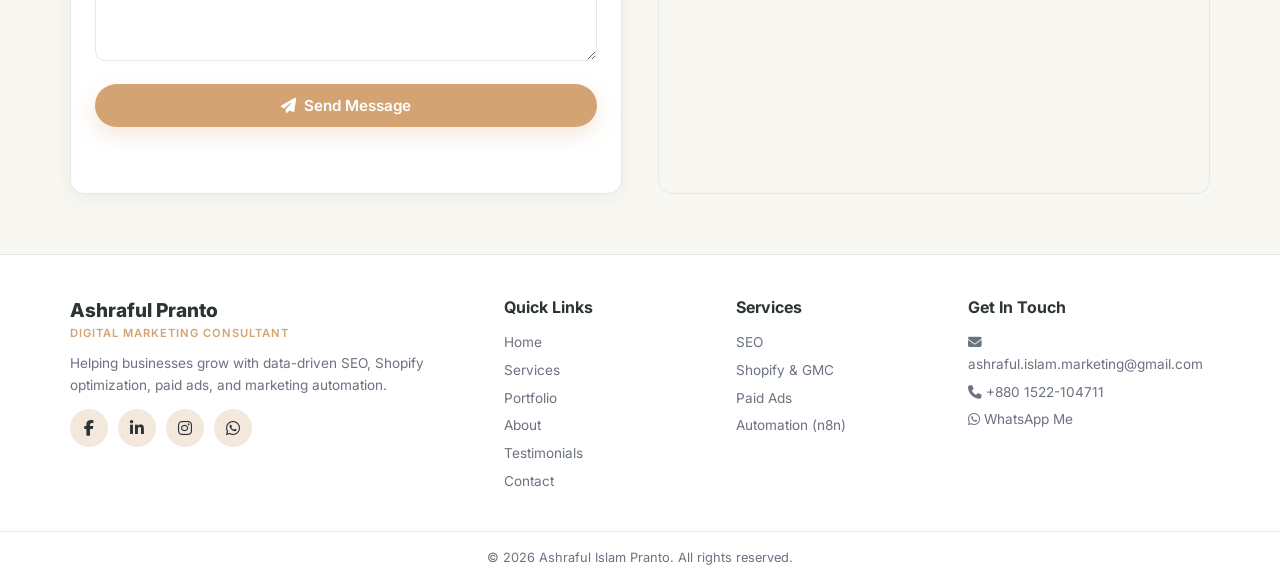
==== commit fef902af: "Add lead magnet and FAQ sections to index.html Added an interactive lead magnet section for marketin" ====
--- a/index.html
+++ b/index.html
@@ -258,6 +258,35 @@
       </div>
     </section>
 
+
+    <!-- ================================================= -->
+    <!-- INTERACTIVE LEAD MAGNET / AUDIT REQUEST -->
+    <!-- ================================================= -->
+    <section class="bg-alt" id="audit-tool">
+      <div class="container" style="max-width: 800px; text-align: center;">
+        <h2 class="section-title">Free Instant Marketing Health Check</h2>
+        <p class="section-sub">Select your primary bottleneck below to see how we can scale your growth.</p>
+        <div class="card" style="padding: 30px; text-align: left;">
+          <form id="auditForm" onsubmit="event.preventDefault(); alert('Thank you! Based on your selection, let us discuss a custom growth roadmap on our free call.');">
+            <div class="form-group">
+              <label for="bottleneck">What is your biggest digital marketing challenge right now?</label>
+              <select id="bottleneck" class="form-control" required style="width: 100%; padding: 12px; margin-top: 8px; border-radius: 8px; border: 1px solid var(--border);">
+                <option value="">Select your challenge...</option>
+                <option value="seo">Low organic traffic / Struggling to rank on Google</option>
+                <option value="gmc">Google Merchant Center (GMC) suspension or policy warnings</option>
+                <option value="ads">High Cost-Per-Lead (CPL) on Google, Meta, or TikTok Ads</option>
+                <option value="shopify">Shopify store design not converting visitors into buyers</option>
+                <option value="automation">Manual marketing bottlenecks that need n8n/AI automation</option>
+              </select>
+            </div>
+            <button type="submit" class="btn btn-primary" style="width: 100%; margin-top: 16px;">
+              <i class="fa-solid fa-wand-magic-sparkles" aria-hidden="true"></i> Get My Recommended Solution
+            </button>
+          </form>
+        </div>
+      </div>
+    </section>
+
     <!-- ================================================= -->
     <!-- PORTFOLIO & CASE STUDIES -->
     <!-- ================================================= -->
@@ -436,6 +465,54 @@
       </div>
     </section>
 
+<!-- ================================================= -->
+    <!-- BOFU FAQ SECTION (SEO Optimized) -->
+    <!-- ================================================= -->
+    <section id="faq">
+      <div class="container" style="max-width: 900px;">
+        <h2 class="section-title">Frequently Asked Questions</h2>
+        <p class="section-sub">Everything you need to know about working with a digital marketing consultant.</p>
+        
+        <div class="grid" style="gap: 16px;">
+          <div class="card" style="padding: 20px;">
+            <h3 style="margin-bottom: 8px; font-size: 1.1rem; color: var(--text-dark);">
+              <i class="fa-solid fa-circle-question" style="color: var(--gold); margin-right: 8px;"></i> How long does Google Merchant Center (GMC) reinstatement take?
+            </h3>
+            <p style="color: var(--text-muted); font-size: 0.9rem; margin-left: 28px;">
+              Once we audit your store, resolve policy violations (such as misrepresentation or contact info discrepancies), and optimize your product data feed, Google reviews typically lift suspensions within 24 to 72 hours.
+            </p>
+          </div>
+
+          <div class="card" style="padding: 20px;">
+            <h3 style="margin-bottom: 8px; font-size: 1.1rem; color: var(--text-dark);">
+              <i class="fa-solid fa-circle-question" style="color: var(--gold); margin-right: 8px;"></i> What is included in your Shopify store setup and optimization package?
+            </h3>
+            <p style="color: var(--text-muted); font-size: 0.9rem; margin-left: 28px;">
+              Our Shopify service covers mobile-first UX layout design, product catalog structure, fast loading speeds, conversion rate optimization (CRO) elements, and seamless integration with Facebook, Instagram, and TikTok shops.
+            </p>
+          </div>
+
+          <div class="card" style="padding: 20px;">
+            <h3 style="margin-bottom: 8px; font-size: 1.1rem; color: var(--text-dark);">
+              <i class="fa-solid fa-circle-question" style="color: var(--gold); margin-right: 8px;"></i> How do you use n8n and AI for marketing automation?
+            </h3>
+            <p style="color: var(--text-muted); font-size: 0.9rem; margin-left: 28px;">
+              We deploy custom workflow automation engines (`n8n`) combined with prompt-engineered AI tools to automate lead data synchronization, CRM routing, email nurturing sequences, and content distribution—cutting operational costs and eliminating manual bottlenecks.
+            </p>
+          </div>
+
+          <div class="card" style="padding: 20px;">
+            <h3 style="margin-bottom: 8px; font-size: 1.1rem; color: var(--text-dark);">
+              <i class="fa-solid fa-circle-question" style="color: var(--gold); margin-right: 8px;"></i> Do you offer free initial consultations?
+            </h3>
+            <p style="color: var(--text-muted); font-size: 0.9rem; margin-left: 28px;">
+              Yes! We provide a complimentary, no-obligation strategy call to review your current marketing metrics, analyze your growth barriers, and discuss a custom execution plan.
+            </p>
+          </div>
+        </div>
+      </div>
+    </section>
+    
     <!-- ================================================= -->
     <!-- CONTACT -->
     <!-- ================================================= -->
--- a/style.css
+++ b/style.css
@@ -86,7 +86,6 @@
   transition: background var(--transition-slow), color var(--transition-slow);
   overflow-x: hidden;
   max-width: 100%;
-  /* Prevent content from hiding behind fixed header */
   padding-top: var(--header-height);
 }
 
@@ -122,14 +121,12 @@
   top: 0;
 }
 
-/* Focus visible for keyboard navigation */
 *:focus-visible {
   outline: 3px solid var(--gold);
   outline-offset: 2px;
   border-radius: 4px;
 }
 
-/* Reduced motion preference */
 @media (prefers-reduced-motion: reduce) {
   *,
   *::before,
@@ -317,7 +314,6 @@
   min-height: var(--header-height);
 }
 
-/* Logo */
 .logo {
   display: flex;
   flex-direction: column;
@@ -339,7 +335,6 @@
   letter-spacing: 1px;
 }
 
-/* Navigation Links - Centered */
 .nav-right {
   display: flex;
   align-items: center;
@@ -375,7 +370,6 @@
   font-weight: 700;
 }
 
-/* Dark Mode Toggle */
 .dark-mode-nav-btn {
   background: var(--gold-soft);
   border: none;
@@ -398,7 +392,6 @@
   transform: scale(1.05);
 }
 
-/* Hamburger Menu */
 .hamburger {
   display: none;
   background: none;
@@ -574,7 +567,6 @@
   text-decoration: underline;
 }
 
-/* Banner CTA */
 .banner {
   background: var(--white);
   border: 1px solid var(--gold);
@@ -591,7 +583,6 @@
   margin-bottom: 16px;
 }
 
-/* Section Titles */
 .section-title {
   font-size: 2rem;
   font-weight: 800;
@@ -606,11 +597,6 @@
   margin: 0 auto 40px;
   font-size: 1.05rem;
 }
-
-/* =================================================
-   11. SERVICES SECTION
-   ================================================= */
-/* Service cards populated by JavaScript */
 
 /* =================================================
    12. PORTFOLIO & CASE STUDIES
@@ -738,7 +724,6 @@
   margin-top: 20px;
 }
 
-/* Skill Bars */
 .skill {
   margin-bottom: 14px;
 }
@@ -767,7 +752,6 @@
   transition: width 1s ease;
 }
 
-/* Certifications */
 .certs {
   display: flex;
   gap: 16px;
@@ -892,12 +876,10 @@
   margin-bottom: 4px;
 }
 
-/* Blog CTA Button */
 .blog-cta {
   text-align: center;
   margin-top: 40px;
 }
-
 
 /* =================================================
    16. CONTACT SECTION
@@ -941,7 +923,6 @@
   box-shadow: 0 0 0 3px var(--gold-soft);
 }
 
-/* Honeypot field - hidden from users */
 .honeypot-field {
   position: absolute;
   left: -9999px;
@@ -976,7 +957,6 @@
   font-size: 0.85rem;
 }
 
-/* Contact Info Items */
 .info-item {
   display: flex;
   gap: 14px;
@@ -1012,7 +992,6 @@
   text-decoration: underline;
 }
 
-/* Map */
 .map-box {
   margin-top: 16px;
   border-radius: var(--border-radius);
@@ -1217,7 +1196,6 @@
 /* =================================================
    19. FLOATING ELEMENTS
    ================================================= */
-/* WhatsApp Float Button */
 .whatsapp-float {
   position: fixed;
   bottom: 20px;
@@ -1240,7 +1218,6 @@
   transform: scale(1.08);
 }
 
-/* Back to Top Button */
 .totop {
   position: fixed;
   bottom: 20px;
@@ -1305,8 +1282,6 @@
 /* =================================================
    22. RESPONSIVE BREAKPOINTS
    ================================================= */
-
-/* Tablet (1024px and below) */
 @media (max-width: 1024px) {
   .hero h1 {
     font-size: 2.4rem;
@@ -1327,9 +1302,7 @@
   }
 }
 
-/* Mobile (768px and below) */
 @media (max-width: 768px) {
-  /* Show hamburger, hide desktop nav */
   .hamburger {
     display: block;
   }
@@ -1361,7 +1334,6 @@
     font-size: 0.9rem;
   }
 
-  /* Hero */
   .hero-grid {
     grid-template-columns: 1fr;
     text-align: center;
@@ -1390,7 +1362,6 @@
     justify-content: center;
   }
 
-  /* Grid */
   .grid-3 {
     grid-template-columns: 1fr;
   }
@@ -1399,7 +1370,6 @@
     grid-column: span 1;
   }
 
-  /* About */
   .about-grid {
     grid-template-columns: 1fr;
     text-align: center;
@@ -1410,29 +1380,24 @@
     height: 160px;
   }
 
-  /* Contact */
   .contact-grid {
     grid-template-columns: 1fr;
   }
 
-  /* Footer */
   .footer-grid {
     grid-template-columns: 1fr 1fr;
     gap: 24px;
   }
 
-  /* Banner */
   .banner h3 {
     font-size: 1.1rem;
   }
 
-  /* Buttons */
   .btn {
     padding: 10px 20px;
     font-size: 0.85rem;
   }
 
-  /* Section spacing */
   section {
     padding: 40px 0;
   }
@@ -1441,7 +1406,6 @@
     padding: 0 16px;
   }
 
-  /* Floating buttons */
   .whatsapp-float {
     width: 48px;
     height: 48px;
@@ -1459,7 +1423,6 @@
   }
 }
 
-/* Small Mobile (480px and below) */
 @media (max-width: 480px) {
   .hero h1 {
     font-size: 1.8rem;
